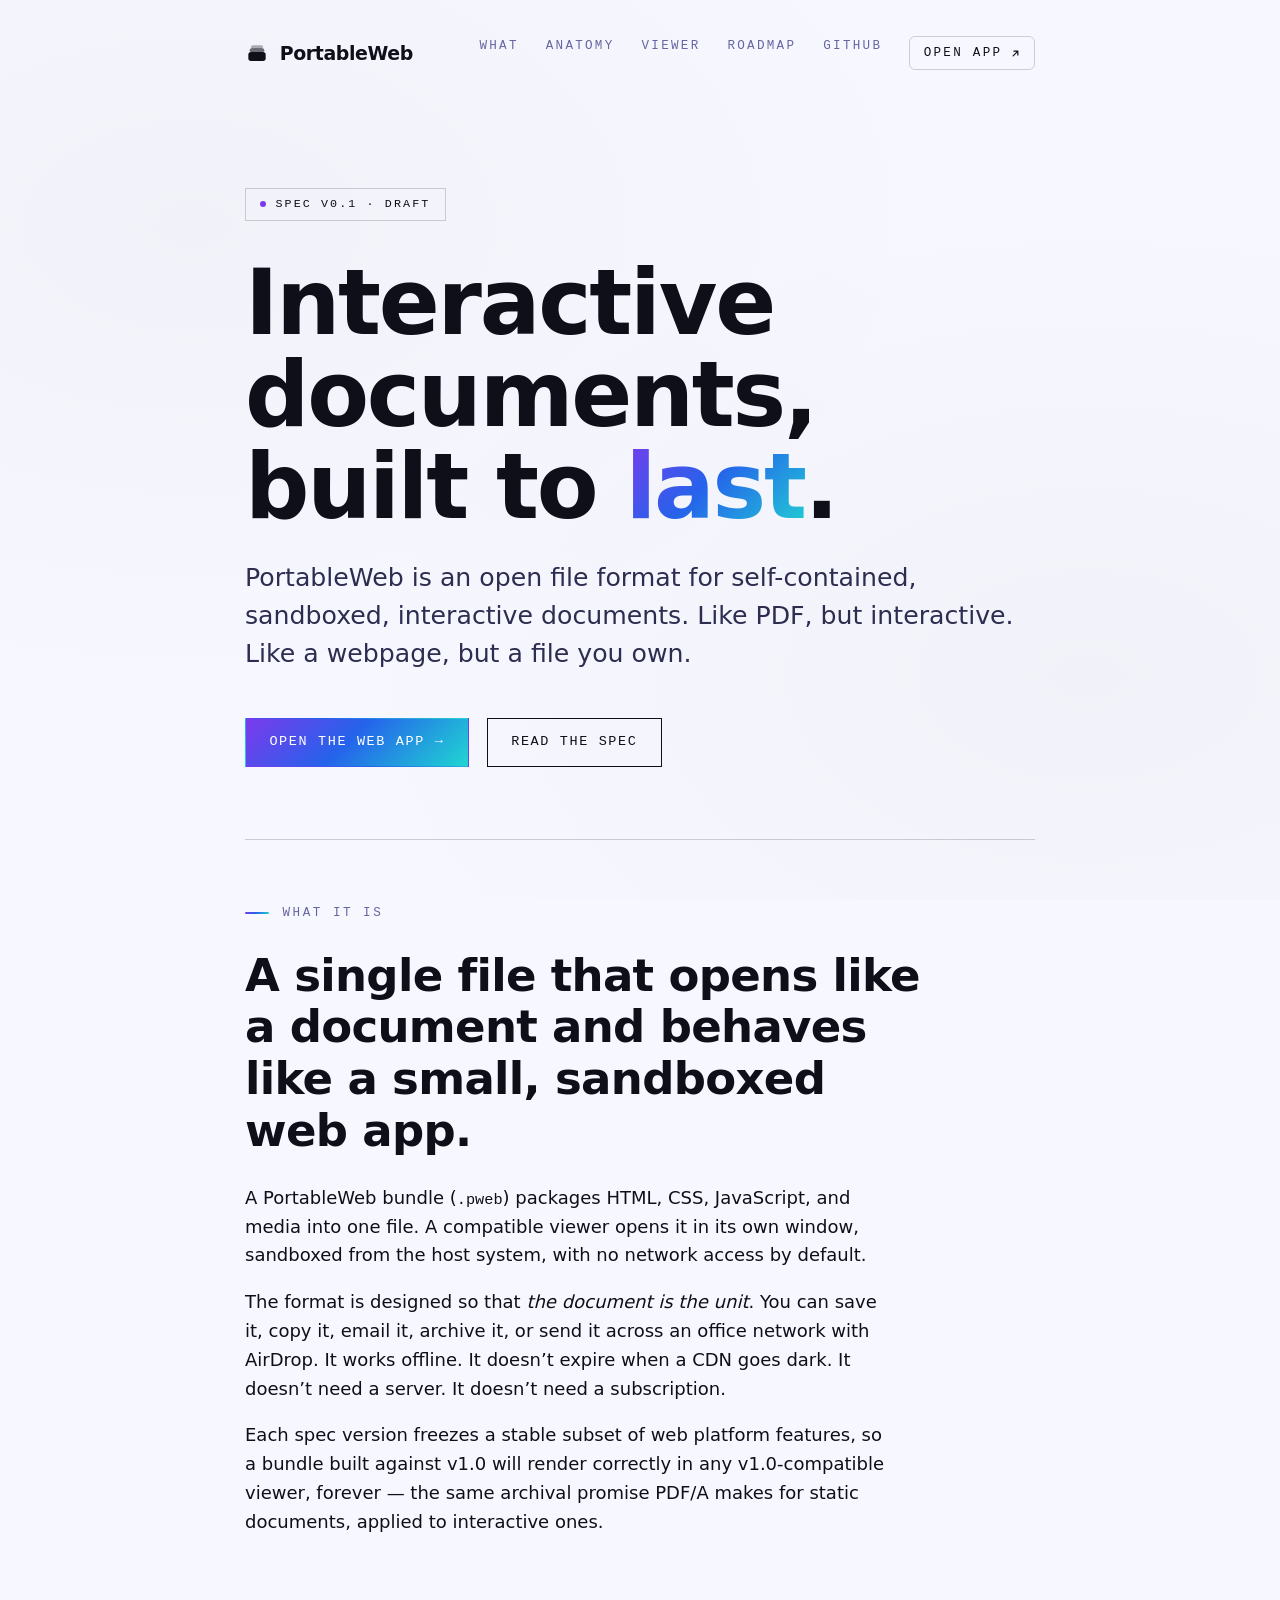
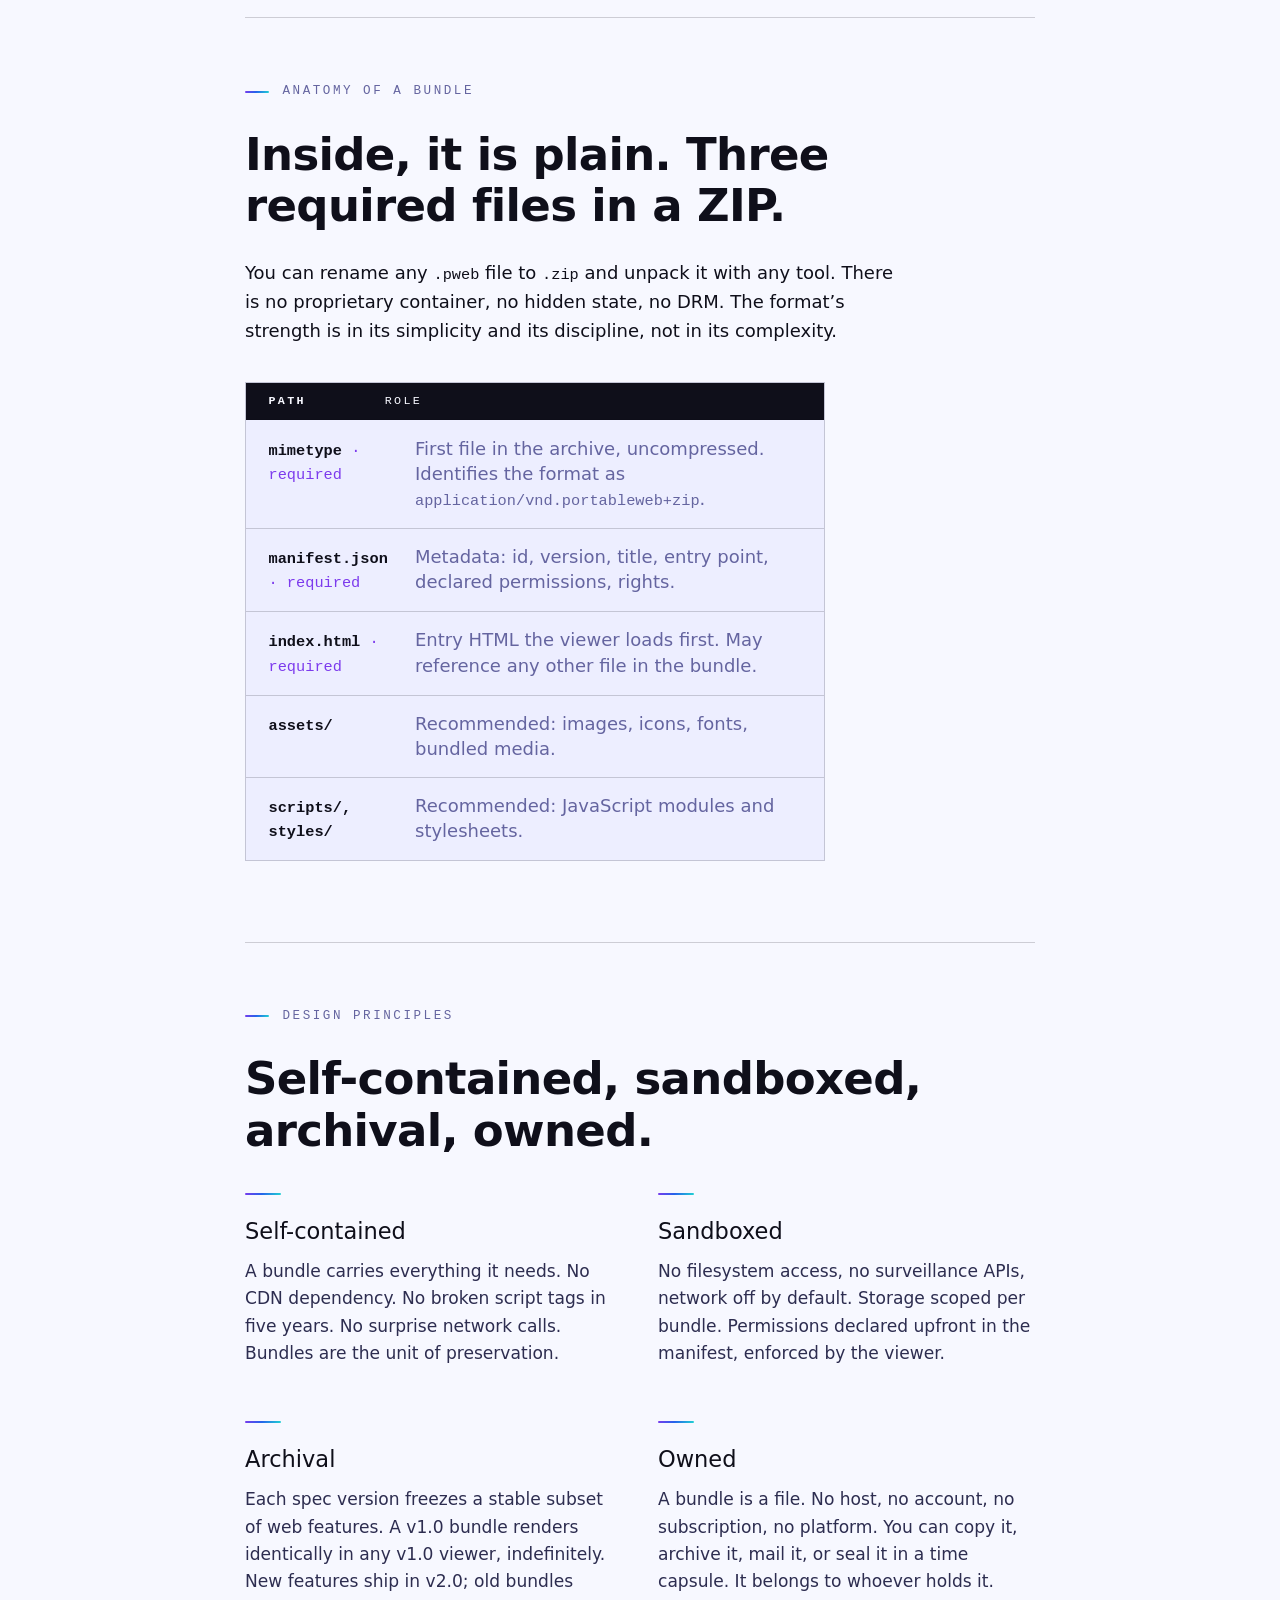
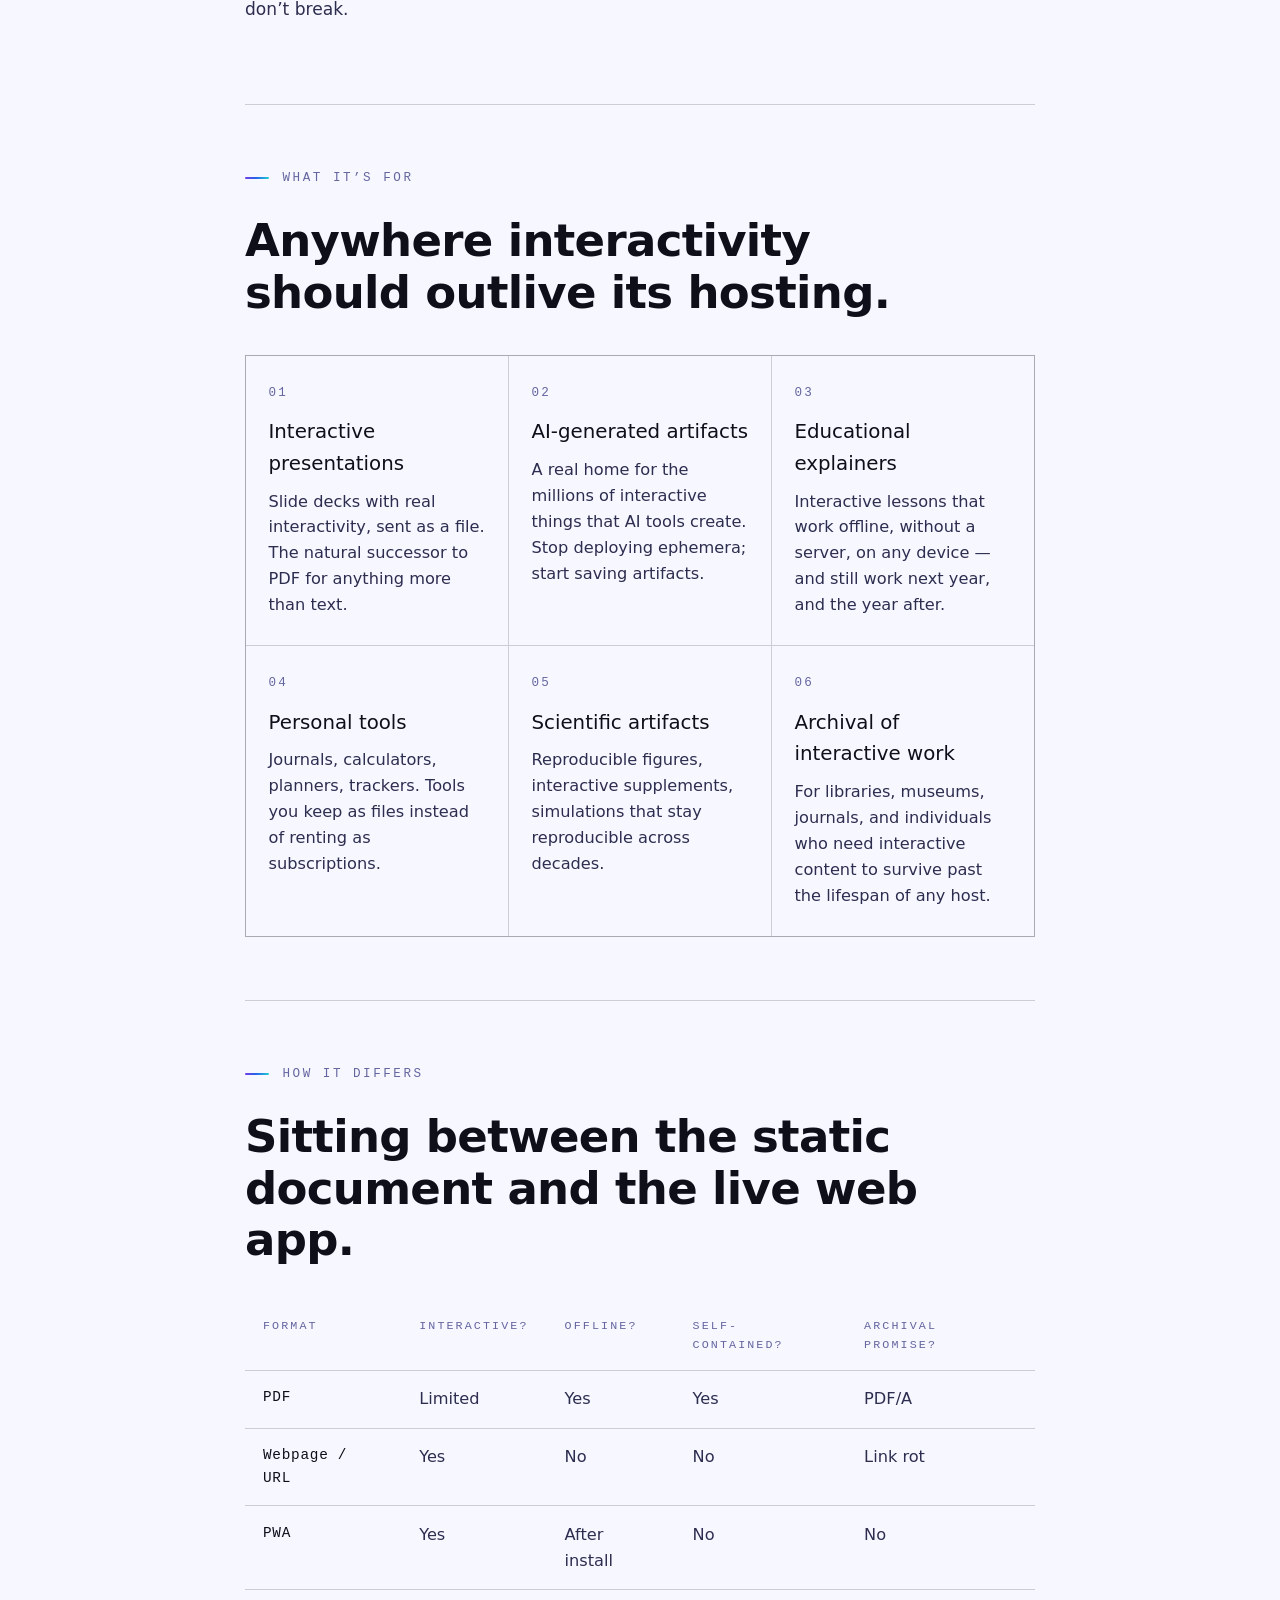
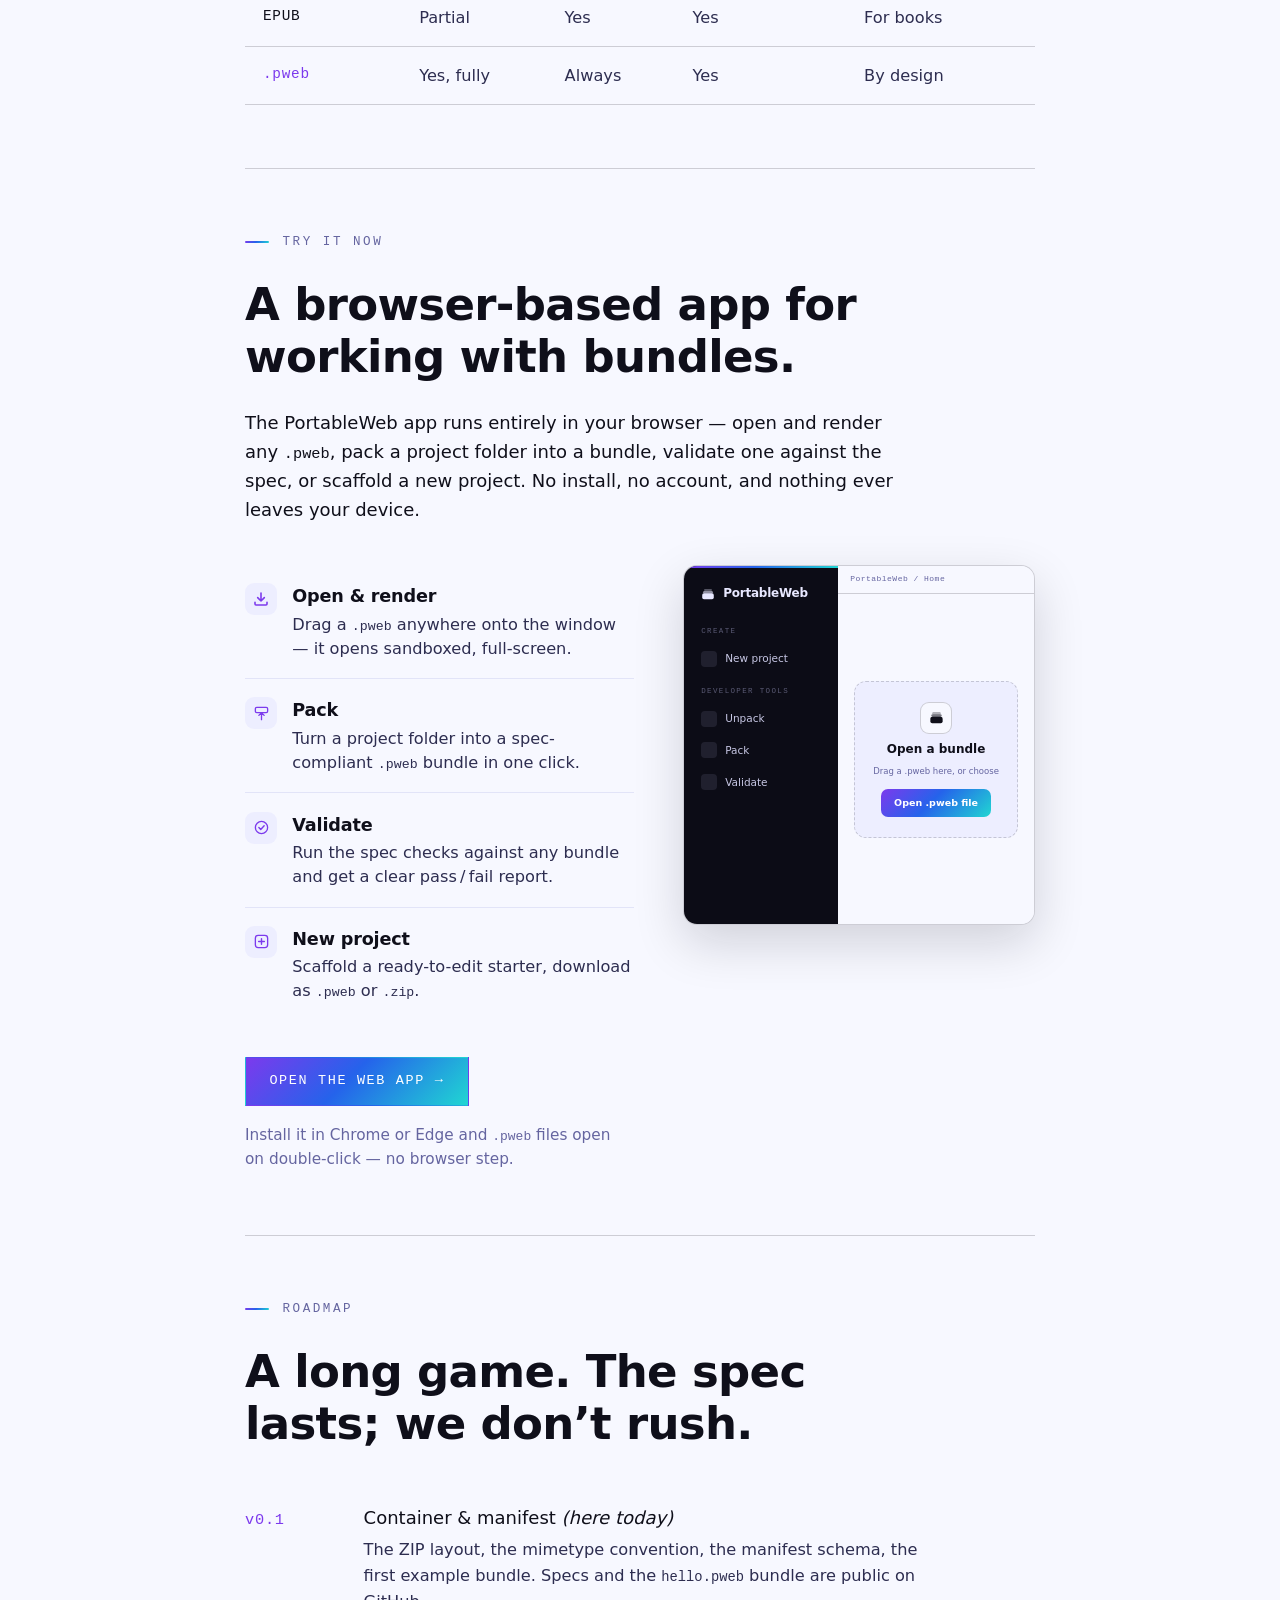
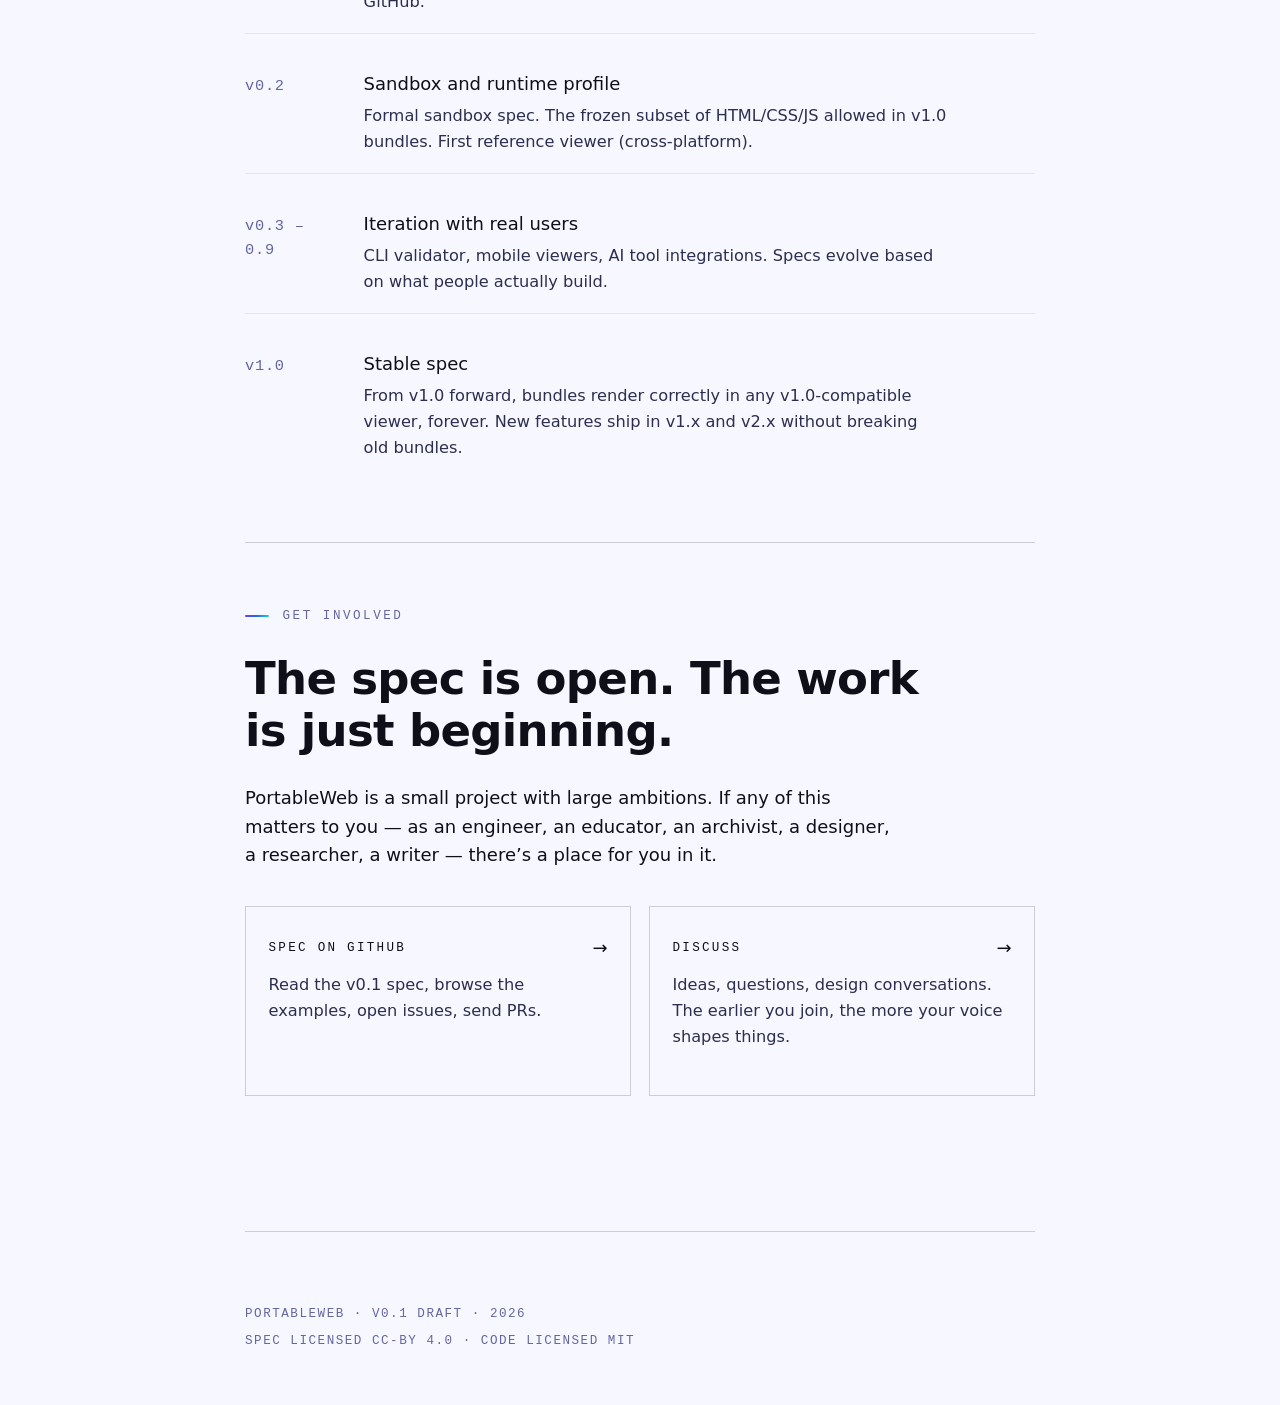
==== docs/index.html @ 55d15ae5 "feat: self-host Geist and Geist Mono fonts Download all 11 woff2 files from Google Fonts and serve l" ====
<!DOCTYPE html>
<html lang="en">
<head>
  <meta charset="utf-8">
  <meta name="viewport" content="width=device-width, initial-scale=1">
  <title>PortableWeb — Self-contained interactive documents</title>
  <meta name="description" content="PortableWeb is an open file format for self-contained, sandboxed, interactive documents. Like PDF, but interactive. Like a webpage, but a file you own.">

  <meta property="og:title" content="PortableWeb">
  <meta property="og:description" content="An open file format for self-contained, sandboxed, interactive documents. Like PDF, but interactive.">
  <meta property="og:url" content="https://portableweb.org">
  <meta property="og:type" content="website">
  <meta name="twitter:card" content="summary_large_image">

  <link rel="icon" href="/icons/icon.svg" type="image/svg+xml">

  <link rel="stylesheet" href="/fonts/fonts.css">

  <style>
    :root {
      --ink:           #0f0f1a;
      --ink-soft:      #2d2d50;
      --paper:         #f7f8ff;
      --paper-shadow:  #edeeff;
      --paper-darker:  #e2e4f8;
      --accent:        #7c3aed;
      --accent-soft:   #9f67f5;
      --rule:          rgba(15,15,26,0.18);
      --muted:         #6565a0;
      --muted-soft:    #9090b8;
      --gradient:      linear-gradient(135deg, #7c3aed 0%, #2563eb 46%, #20d6d2 100%);
      --serif:         "Geist", ui-sans-serif, system-ui, -apple-system, "Segoe UI", Helvetica, Arial, sans-serif;
      --sans:          "Geist", ui-sans-serif, system-ui, -apple-system, "Segoe UI", Helvetica, Arial, sans-serif;
      --mono:          "Geist Mono", ui-monospace, "SFMono-Regular", Menlo, Consolas, "Liberation Mono", monospace;
    }

    @media (prefers-color-scheme: dark) {
      :root {
        --ink:           #e8e8ff;
        --ink-soft:      #b0b0d8;
        --paper:         #08080f;
        --paper-shadow:  #0f0f1e;
        --paper-darker:  #181828;
        --accent:        #a78bfa;
        --accent-soft:   #7c3aed;
        --rule:          rgba(232,232,255,0.15);
        --muted:         #7070a8;
        --muted-soft:    #454570;
      }
    }

    * { box-sizing: border-box; }

    html { scroll-behavior: smooth; }

    html, body {
      margin: 0;
      padding: 0;
      background: var(--paper);
      color: var(--ink);
      font-family: var(--serif);
      font-size: 18px;
      line-height: 1.6;
      -webkit-font-smoothing: antialiased;
      -moz-osx-font-smoothing: grayscale;
    }

    body {
      background-image:
        radial-gradient(at 15% 25%, rgba(0,0,0,0.025) 0%, transparent 50%),
        radial-gradient(at 85% 75%, rgba(0,0,0,0.025) 0%, transparent 50%);
      background-attachment: fixed;
      min-height: 100vh;
    }

    a {
      color: var(--accent);
      text-decoration: none;
      border-bottom: 1px solid currentColor;
      transition: opacity 0.15s ease;
    }
    a:hover { opacity: 0.7; }

    /* ---------- Scrollbar ---------- */
    * { scrollbar-width: thin; scrollbar-color: var(--muted) transparent; }
    ::-webkit-scrollbar { width: 13px; height: 13px; }
    ::-webkit-scrollbar-track { background: transparent; }
    ::-webkit-scrollbar-thumb {
      background-color: var(--muted);
      border-radius: 10px;
      border: 3px solid var(--paper);
      background-clip: padding-box;
    }
    ::-webkit-scrollbar-thumb:hover { background-color: var(--ink-soft); }
    ::-webkit-scrollbar-corner { background: transparent; }

    code, pre {
      font-family: var(--mono);
      font-size: 0.85em;
    }

    /* ---------- Layout ---------- */

    .wrap {
      max-width: 880px;
      margin: 0 auto;
      padding: 0 clamp(1.25rem, 4vw, 2.5rem);
    }

    /* ---------- Header ---------- */

    header.site {
      padding: 2rem 0 1.5rem;
      display: flex;
      justify-content: space-between;
      align-items: center;
      font-family: var(--mono);
      font-size: 0.7rem;
      letter-spacing: 0.18em;
      text-transform: uppercase;
      color: var(--muted);
      gap: 1rem;
      flex-wrap: wrap;
    }

    .mark {
      display: flex;
      align-items: center;
      gap: 0.6rem;
      color: var(--ink);
      border-bottom: none;
    }

    .mark-glyph {
      width: 24px;
      height: 24px;
      flex-shrink: 0;
      color: var(--ink);
      display: block;
    }

    .mark-word {
      font-family: "Geist", var(--sans);
      font-size: 1.05rem;
      font-weight: 600;
      letter-spacing: -0.02em;
      text-transform: none;
      color: var(--ink);
      line-height: 1;
    }

    nav.site {
      display: flex;
      gap: 1.5rem;
    }

    nav.site a {
      color: var(--muted);
      border-bottom: none;
    }
    nav.site a:hover { color: var(--ink); }

    nav.site a.nav-app {
      color: var(--ink);
      border: 1px solid var(--rule);
      padding: 0.34rem 0.75rem;
      border-radius: 6px;
      white-space: nowrap;
      display: inline-flex;
      align-items: center;
      gap: 0.4rem;
      transition: background 0.15s ease, color 0.15s ease, border-color 0.15s ease;
    }
    nav.site a.nav-app:hover { background: var(--ink); color: var(--paper); border-color: var(--ink); opacity: 1; }
    nav.site a.nav-app svg { transition: transform 0.15s ease; }
    nav.site a.nav-app:hover svg { transform: translateX(2px); }

    /* ---------- Hero ---------- */

    .hero {
      padding: clamp(3rem, 10vh, 7rem) 0 clamp(3rem, 8vh, 5rem);
    }

    .status {
      display: inline-flex;
      align-items: center;
      white-space: nowrap;
      gap: 0.5rem;
      padding: 0.35rem 0.8rem;
      border: 1px solid var(--rule);
      font-family: var(--mono);
      font-size: 0.65rem;
      letter-spacing: 0.18em;
      text-transform: uppercase;
      color: var(--ink);
      margin-bottom: 2rem;
    }

    .status::before {
      content: "";
      display: inline-block;
      width: 6px; height: 6px;
      border-radius: 50%;
      background: var(--accent);
      animation: pulse 2.4s infinite;
    }

    @keyframes pulse {
      0%, 100% { opacity: 1; }
      50%      { opacity: 0.4; }
    }

    h1.hero-title {
      font-family: var(--serif);
      font-weight: 600;
      font-style: normal;
      font-size: clamp(2.75rem, 8vw, 5rem);
      line-height: 1.02;
      letter-spacing: -0.025em;
      margin: 0 0 1.5rem;
      max-width: 12ch;
    }

    h1.hero-title .accent {
      background: var(--gradient);
      -webkit-background-clip: text;
      -webkit-text-fill-color: transparent;
      background-clip: text;
    }

    .hero-lede {
      font-size: clamp(1.15rem, 2.2vw, 1.4rem);
      line-height: 1.5;
      max-width: 36em;
      margin: 0 0 2.5rem;
      color: var(--ink-soft);
    }

    .cta-row {
      display: flex;
      gap: 1rem;
      flex-wrap: wrap;
      align-items: center;
    }

    .btn {
      display: inline-flex;
      align-items: center;
      gap: 0.5rem;
      padding: 0.7rem 1.3rem;
      font-family: var(--mono);
      font-size: 0.75rem;
      letter-spacing: 0.12em;
      text-transform: uppercase;
      border: 1px solid var(--ink);
      color: var(--ink);
      background: transparent;
      border-bottom: 1px solid var(--ink);
      transition: all 0.18s ease;
    }
    .btn:hover { background: var(--ink); color: var(--paper); opacity: 1; }

    .btn.primary {
      background: var(--gradient);
      border-color: transparent;
      color: #fff;
    }
    .btn.primary:hover { opacity: 0.88; color: #fff; }

    /* ---------- Section primitives ---------- */

    section.block {
      padding: clamp(3rem, 7vh, 5rem) 0;
      border-top: 1px solid var(--rule);
    }

    .eyebrow {
      font-family: var(--mono);
      font-size: 0.7rem;
      letter-spacing: 0.2em;
      text-transform: uppercase;
      color: var(--muted);
      margin: 0 0 1.5rem;
      display: flex;
      align-items: center;
      gap: 0.75rem;
    }

    .eyebrow::before {
      content: "";
      width: 24px; height: 2px;
      background: var(--gradient);
      border-radius: 2px;
    }

    h2 {
      font-family: var(--serif);
      font-weight: 600;
      font-style: normal;
      font-size: clamp(1.85rem, 4vw, 2.5rem);
      line-height: 1.15;
      letter-spacing: -0.015em;
      margin: 0 0 1.5rem;
      max-width: 22ch;
    }

    h3 {
      font-family: var(--serif);
      font-weight: 500;
      font-size: 1.25rem;
      margin: 0 0 0.5rem;
      color: var(--ink);
    }

    p { margin: 0 0 1rem; max-width: 36em; }

    /* ---------- Anatomy diagram ---------- */

    .anatomy {
      display: grid;
      grid-template-columns: 1fr;
      gap: 0;
      margin: 2rem 0 1rem;
      border: 1px solid var(--rule);
      background: var(--paper-shadow);
      max-width: 580px;
      font-family: var(--mono);
      font-size: 0.85rem;
    }

    .anatomy-row {
      display: grid;
      grid-template-columns: 14ch 1fr;
      gap: 1rem;
      padding: 0.85rem 1.25rem;
      border-bottom: 1px solid var(--rule);
      align-items: baseline;
    }
    .anatomy-row:last-child { border-bottom: none; }

    .anatomy-row.header {
      background: var(--ink);
      color: var(--paper);
      font-size: 0.65rem;
      letter-spacing: 0.2em;
      text-transform: uppercase;
      padding: 0.5rem 1.25rem;
    }

    .anatomy-row .filename { color: var(--ink); font-weight: 600; }
    .anatomy-row .filename .req { color: var(--accent); font-weight: 400; }
    .anatomy-row .desc { color: var(--muted); font-family: var(--serif); font-size: 1rem; line-height: 1.4; }

    .anatomy-row.header .filename,
    .anatomy-row.header .desc { color: var(--paper); font-family: var(--mono); font-size: 0.65rem; }

    /* ---------- Pillars ---------- */

    .pillars {
      display: grid;
      grid-template-columns: repeat(2, 1fr);
      gap: 2rem;
      margin-top: 2rem;
    }
    @media (max-width: 540px) { .pillars { grid-template-columns: 1fr; } }

    .pillar h3::before {
      content: "";
      display: block;
      width: 36px;
      height: 2px;
      background: var(--gradient);
      border-radius: 2px;
      margin-bottom: 1rem;
    }

    .pillar p { color: var(--ink-soft); font-size: 0.95rem; }

    /* ---------- Use cases ---------- */

    .use-cases {
      display: grid;
      grid-template-columns: repeat(auto-fit, minmax(260px, 1fr));
      gap: 1px;
      background: var(--rule);
      border: 1px solid var(--rule);
      margin-top: 2rem;
    }

    .use-case {
      background: var(--paper);
      padding: 1.5rem 1.25rem;
    }

    .use-case .num {
      font-family: var(--mono);
      font-size: 0.7rem;
      letter-spacing: 0.18em;
      color: var(--muted);
      margin-bottom: 0.75rem;
    }

    .use-case h3 { font-size: 1.1rem; font-style: normal; }
    .use-case p { font-size: 0.9rem; color: var(--ink-soft); margin: 0; }

    /* ---------- Comparison ---------- */

    .comparison {
      margin-top: 2rem;
      overflow-x: auto;
    }

    .comparison table {
      width: 100%;
      border-collapse: collapse;
      font-size: 0.9rem;
      min-width: 540px;
    }

    .comparison th, .comparison td {
      text-align: left;
      padding: 0.85rem 1rem;
      border-bottom: 1px solid var(--rule);
      vertical-align: top;
    }

    .comparison th {
      font-family: var(--mono);
      font-size: 0.65rem;
      letter-spacing: 0.18em;
      text-transform: uppercase;
      color: var(--muted);
      font-weight: 400;
      border-bottom: 1px solid var(--rule);
    }

    .comparison td.format {
      font-family: var(--mono);
      font-size: 0.8rem;
      color: var(--ink);
      letter-spacing: 0.05em;
    }
    .comparison td.format.us { color: var(--accent); }
    .comparison td p { margin: 0; font-size: 0.9rem; color: var(--ink-soft); }

    /* ---------- Roadmap ---------- */

    .roadmap {
      display: grid;
      gap: 1rem;
      margin-top: 2rem;
    }

    .roadmap-item {
      display: grid;
      grid-template-columns: 8ch 1fr;
      gap: 1.5rem;
      padding: 1rem 0;
      border-bottom: 1px solid var(--paper-darker);
      align-items: baseline;
    }
    .roadmap-item:last-child { border-bottom: none; }

    .roadmap-version {
      font-family: var(--mono);
      font-size: 0.85rem;
      color: var(--accent);
      letter-spacing: 0.05em;
    }
    .roadmap-version.future { color: var(--muted); }

    .roadmap-body h3 { font-size: 1rem; margin-bottom: 0.25rem; font-style: normal; }
    .roadmap-body p { margin: 0; font-size: 0.9rem; color: var(--ink-soft); }

    /* ---------- Get involved ---------- */

    .links-grid {
      display: grid;
      grid-template-columns: repeat(auto-fit, minmax(220px, 1fr));
      gap: 1rem;
      margin-top: 2rem;
    }

    .link-card {
      display: block;
      padding: 1.5rem 1.25rem;
      border: 1px solid var(--rule);
      color: var(--ink);
      transition: all 0.18s ease;
      border-bottom: 1px solid var(--rule);
    }
    .link-card:hover { background: var(--ink); color: var(--paper); opacity: 1; }
    .link-card:hover .link-arrow { transform: translateX(3px); }
    .link-card:hover .link-desc { color: var(--paper-shadow); }

    .link-card-top {
      display: flex;
      justify-content: space-between;
      align-items: center;
      margin-bottom: 0.5rem;
    }
    .link-title { font-family: var(--mono); font-size: 0.7rem; letter-spacing: 0.18em; text-transform: uppercase; }
    .link-arrow { transition: transform 0.18s ease; }
    .link-desc { font-size: 0.9rem; color: var(--ink-soft); font-family: var(--serif); }

    /* ---------- Viewer section ---------- */

    .viewer-grid {
      display: grid;
      grid-template-columns: 1.05fr 0.95fr;
      gap: 2.75rem;
      align-items: start;
      margin-top: 2.25rem;
    }
    @media (max-width: 760px) {
      .viewer-grid { grid-template-columns: 1fr; gap: 2rem; }
    }

    .viewer-caps {
      list-style: none;
      padding: 0;
      margin: 0 0 2rem;
      display: flex;
      flex-direction: column;
    }
    .viewer-caps li {
      display: flex;
      gap: 0.85rem;
      padding: 0.95rem 0;
      border-bottom: 1px solid var(--paper-darker);
      align-items: flex-start;
    }
    .viewer-caps li:last-child { border-bottom: none; }
    .vc-icon {
      width: 32px; height: 32px;
      border-radius: 9px;
      background: var(--paper-shadow);
      display: flex; align-items: center; justify-content: center;
      flex-shrink: 0;
      color: var(--accent);
      margin-top: 1px;
    }
    .vc-title { display: block; font-weight: 600; font-size: 0.98rem; color: var(--ink); letter-spacing: -0.01em; }
    .vc-desc { display: block; font-size: 0.9rem; color: var(--ink-soft); line-height: 1.5; margin-top: 0.12rem; }
    .vc-desc code { font-family: var(--mono); font-size: 0.82em; }

    .viewer-cta {
      display: flex;
      flex-direction: column;
      align-items: flex-start;
      gap: 0.95rem;
    }
    .viewer-install-note {
      font-size: 0.85rem;
      color: var(--muted);
      max-width: 34em;
      margin: 0;
    }

    /* App preview mock */
    .app-mock {
      border: 1px solid var(--rule);
      border-radius: 14px;
      overflow: hidden;
      display: flex;
      height: 360px;
      background: var(--paper);
      box-shadow: 0 18px 50px rgba(15,15,26,0.16);
    }
    .mock-rail {
      width: 44%;
      max-width: 168px;
      background: #0c0c16;
      padding: 14px 10px;
      display: flex;
      flex-direction: column;
      gap: 3px;
      position: relative;
    }
    .mock-rail::before {
      content: "";
      position: absolute; top: 0; left: 0; right: 0; height: 2px;
      background: var(--gradient);
    }
    .mock-brand { display: flex; align-items: center; gap: 7px; color: #e8e8ff; padding: 4px 6px 10px; }
    .mock-brand svg { width: 16px; height: 16px; }
    .mock-brand .mb-word { font-family: var(--sans); font-size: 12px; font-weight: 600; letter-spacing: -0.02em; }
    .mock-label { font-family: var(--mono); font-size: 7.5px; letter-spacing: 0.18em; text-transform: uppercase; color: rgba(168,168,210,0.5); padding: 9px 7px 4px; }
    .mock-item { display: flex; align-items: center; gap: 8px; padding: 6px 7px; border-radius: 6px; color: #c7c7e4; font-family: var(--sans); font-size: 10.5px; }
    .mock-item .mi-ic { width: 16px; height: 16px; border-radius: 4px; background: rgba(168,168,210,0.13); flex-shrink: 0; }
    .mock-work { flex: 1; display: flex; flex-direction: column; background: var(--paper); }
    .mock-topbar { height: 28px; border-bottom: 1px solid var(--rule); display: flex; align-items: center; padding: 0 12px; }
    .mock-crumb { font-family: var(--mono); font-size: 8px; letter-spacing: 0.06em; color: var(--muted); }
    .mock-body { flex: 1; display: flex; align-items: center; justify-content: center; padding: 16px; }
    .mock-hero {
      width: 100%;
      border: 1.5px dashed var(--rule);
      border-radius: 12px;
      background: var(--paper-shadow);
      padding: 20px 12px;
      text-align: center;
      display: flex; flex-direction: column; align-items: center; gap: 6px;
    }
    .mock-hero .mh-glyph { width: 32px; height: 32px; border-radius: 9px; background: var(--paper); border: 1px solid var(--rule); display: flex; align-items: center; justify-content: center; color: var(--ink); }
    .mock-hero .mh-glyph svg { width: 17px; height: 17px; }
    .mock-hero .mh-title { font-family: var(--sans); font-weight: 600; font-size: 12px; color: var(--ink); white-space: nowrap; }
    .mock-hero .mh-sub { font-family: var(--sans); font-size: 8.5px; color: var(--muted); }
    .mock-hero .mh-btn { margin-top: 5px; padding: 6px 13px; border-radius: 7px; background: var(--gradient); color: #fff; font-family: var(--sans); font-size: 9.5px; font-weight: 600; white-space: nowrap; }
    @media (max-width: 760px) { .app-mock { height: 320px; } }

    /* ---------- Footer ---------- */

    footer {
      padding: 4rem 0 3rem;
      border-top: 1px solid var(--rule);
      margin-top: 4rem;
      font-family: var(--mono);
      font-size: 0.7rem;
      letter-spacing: 0.12em;
      text-transform: uppercase;
      color: var(--muted);
    }

    .footer-grid {
      display: flex;
      justify-content: space-between;
      align-items: flex-end;
      gap: 2rem;
      flex-wrap: wrap;
    }

    .footer-meta { display: flex; flex-direction: column; gap: 0.4rem; }
    .footer-meta a { color: var(--muted); border-bottom: 1px solid transparent; }
    .footer-meta a:hover { color: var(--ink); border-bottom-color: currentColor; }

    /* ---------- Reduced motion ---------- */

    @media (prefers-reduced-motion: reduce) {
      *, *::before, *::after { animation: none !important; transition: none !important; }
      html { scroll-behavior: auto; }
    }

    /* ---------- Small screens ---------- */

    @media (max-width: 600px) {
      header.site { padding: 1.75rem 0 1.25rem; gap: 0.75rem 1rem; }
      /* Collapse in-page section anchors; keep GitHub + the Open app CTA. */
      nav.site { gap: 1rem; align-items: center; }
      nav.site a[href^="#"] { display: none; }
      nav.site a.nav-app { font-size: 0.7rem; }
    }

    @media (max-width: 540px) {
      nav.site { gap: 0.9rem; }
      .anatomy-row { grid-template-columns: 1fr; gap: 0.25rem; }
      .roadmap-item { grid-template-columns: 1fr; gap: 0.4rem; }
    }
  </style>
</head>

<body>

<div class="wrap">

  <!-- Header -->
  <header class="site">
    <a class="mark" href="/">
      <svg class="mark-glyph" width="24" height="24" viewBox="0 0 36 36" aria-hidden="true">
        <rect x="9" y="6.5" width="18" height="5" rx="2.5" fill="currentColor" opacity="0.32"></rect>
        <rect x="7" y="11" width="22" height="6" rx="3" fill="currentColor" opacity="0.6"></rect>
        <rect x="5" y="16.5" width="26" height="13.5" rx="4" fill="currentColor"></rect>
      </svg>
      <span class="mark-word">PortableWeb</span>
    </a>
    <nav class="site">
      <a href="#what">What</a>
      <a href="#anatomy">Anatomy</a>
      <a href="#viewer">Viewer</a>
      <a href="#roadmap">Roadmap</a>
      <a href="https://github.com/portableweb">GitHub</a>
      <a class="nav-app" href="/app/">Open app <svg width="11" height="11" viewBox="0 0 14 14" fill="none" aria-hidden="true"><path d="M4 10l6-6M5 4h5v5" stroke="currentColor" stroke-width="1.5" stroke-linecap="round" stroke-linejoin="round"></path></svg></a>
    </nav>
  </header>

  <!-- Hero -->
  <section class="hero">
    <div class="status">Spec v0.1 &middot; Draft</div>
    <h1 class="hero-title">
      Interactive documents,<br>
      built to <span class="accent">last</span>.
    </h1>
    <p class="hero-lede">
      PortableWeb is an open file format for self-contained, sandboxed,
      interactive documents. Like PDF, but interactive. Like a webpage,
      but a file you own.
    </p>
    <div class="cta-row">
      <a class="btn primary" href="/app/">
        Open the web app &rarr;
      </a>
      <a class="btn" href="https://github.com/portableweb">Read the spec</a>
    </div>
  </section>

  <!-- What -->
  <section class="block" id="what">
    <p class="eyebrow">What it is</p>
    <h2>A single file that opens like a document and behaves like a small, sandboxed web app.</h2>
    <p>
      A PortableWeb bundle (<code>.pweb</code>) packages HTML, CSS, JavaScript,
      and media into one file. A compatible viewer opens it in its own window,
      sandboxed from the host system, with no network access by default.
    </p>
    <p>
      The format is designed so that <em>the document is the unit</em>. You can
      save it, copy it, email it, archive it, or send it across an office network
      with AirDrop. It works offline. It doesn&rsquo;t expire when a CDN goes dark.
      It doesn&rsquo;t need a server. It doesn&rsquo;t need a subscription.
    </p>
    <p>
      Each spec version freezes a stable subset of web platform features, so a
      bundle built against v1.0 will render correctly in any v1.0-compatible viewer,
      forever &mdash; the same archival promise PDF/A makes for static documents, applied
      to interactive ones.
    </p>
  </section>

  <!-- Anatomy -->
  <section class="block" id="anatomy">
    <p class="eyebrow">Anatomy of a bundle</p>
    <h2>Inside, it is plain. Three required files in a ZIP.</h2>
    <p>
      You can rename any <code>.pweb</code> file to <code>.zip</code> and unpack
      it with any tool. There is no proprietary container, no hidden state, no
      DRM. The format&rsquo;s strength is in its simplicity and its discipline, not in
      its complexity.
    </p>

    <div class="anatomy" role="figure" aria-label="File structure inside a .pweb bundle">
      <div class="anatomy-row header">
        <span class="filename">Path</span>
        <span class="desc">Role</span>
      </div>
      <div class="anatomy-row">
        <span class="filename">mimetype <span class="req">&middot; required</span></span>
        <span class="desc">First file in the archive, uncompressed. Identifies the format as <code>application/vnd.portableweb+zip</code>.</span>
      </div>
      <div class="anatomy-row">
        <span class="filename">manifest.json <span class="req">&middot; required</span></span>
        <span class="desc">Metadata: id, version, title, entry point, declared permissions, rights.</span>
      </div>
      <div class="anatomy-row">
        <span class="filename">index.html <span class="req">&middot; required</span></span>
        <span class="desc">Entry HTML the viewer loads first. May reference any other file in the bundle.</span>
      </div>
      <div class="anatomy-row">
        <span class="filename">assets/</span>
        <span class="desc">Recommended: images, icons, fonts, bundled media.</span>
      </div>
      <div class="anatomy-row">
        <span class="filename">scripts/, styles/</span>
        <span class="desc">Recommended: JavaScript modules and stylesheets.</span>
      </div>
    </div>
  </section>

  <!-- Pillars -->
  <section class="block">
    <p class="eyebrow">Design principles</p>
    <h2>Self-contained, sandboxed, archival, owned.</h2>
    <div class="pillars">
      <div class="pillar">
        <h3>Self-contained</h3>
        <p>A bundle carries everything it needs. No CDN dependency. No broken script tags in five years. No surprise network calls. Bundles are the unit of preservation.</p>
      </div>
      <div class="pillar">
        <h3>Sandboxed</h3>
        <p>No filesystem access, no surveillance APIs, network off by default. Storage scoped per bundle. Permissions declared upfront in the manifest, enforced by the viewer.</p>
      </div>
      <div class="pillar">
        <h3>Archival</h3>
        <p>Each spec version freezes a stable subset of web features. A v1.0 bundle renders identically in any v1.0 viewer, indefinitely. New features ship in v2.0; old bundles don&rsquo;t break.</p>
      </div>
      <div class="pillar">
        <h3>Owned</h3>
        <p>A bundle is a file. No host, no account, no subscription, no platform. You can copy it, archive it, mail it, or seal it in a time capsule. It belongs to whoever holds it.</p>
      </div>
    </div>
  </section>

  <!-- Use cases -->
  <section class="block">
    <p class="eyebrow">What it&rsquo;s for</p>
    <h2>Anywhere interactivity should outlive its hosting.</h2>
    <div class="use-cases">
      <div class="use-case">
        <div class="num">01</div>
        <h3>Interactive presentations</h3>
        <p>Slide decks with real interactivity, sent as a file. The natural successor to PDF for anything more than text.</p>
      </div>
      <div class="use-case">
        <div class="num">02</div>
        <h3>AI-generated artifacts</h3>
        <p>A real home for the millions of interactive things that AI tools create. Stop deploying ephemera; start saving artifacts.</p>
      </div>
      <div class="use-case">
        <div class="num">03</div>
        <h3>Educational explainers</h3>
        <p>Interactive lessons that work offline, without a server, on any device &mdash; and still work next year, and the year after.</p>
      </div>
      <div class="use-case">
        <div class="num">04</div>
        <h3>Personal tools</h3>
        <p>Journals, calculators, planners, trackers. Tools you keep as files instead of renting as subscriptions.</p>
      </div>
      <div class="use-case">
        <div class="num">05</div>
        <h3>Scientific artifacts</h3>
        <p>Reproducible figures, interactive supplements, simulations that stay reproducible across decades.</p>
      </div>
      <div class="use-case">
        <div class="num">06</div>
        <h3>Archival of interactive work</h3>
        <p>For libraries, museums, journals, and individuals who need interactive content to survive past the lifespan of any host.</p>
      </div>
    </div>
  </section>

  <!-- Comparison -->
  <section class="block">
    <p class="eyebrow">How it differs</p>
    <h2>Sitting between the static document and the live web app.</h2>
    <div class="comparison">
      <table>
        <thead>
          <tr>
            <th>Format</th>
            <th>Interactive?</th>
            <th>Offline?</th>
            <th>Self-contained?</th>
            <th>Archival promise?</th>
          </tr>
        </thead>
        <tbody>
          <tr>
            <td class="format">PDF</td>
            <td><p>Limited</p></td>
            <td><p>Yes</p></td>
            <td><p>Yes</p></td>
            <td><p>PDF/A</p></td>
          </tr>
          <tr>
            <td class="format">Webpage / URL</td>
            <td><p>Yes</p></td>
            <td><p>No</p></td>
            <td><p>No</p></td>
            <td><p>Link rot</p></td>
          </tr>
          <tr>
            <td class="format">PWA</td>
            <td><p>Yes</p></td>
            <td><p>After install</p></td>
            <td><p>No</p></td>
            <td><p>No</p></td>
          </tr>
          <tr>
            <td class="format">EPUB</td>
            <td><p>Partial</p></td>
            <td><p>Yes</p></td>
            <td><p>Yes</p></td>
            <td><p>For books</p></td>
          </tr>
          <tr>
            <td class="format us">.pweb</td>
            <td><p>Yes, fully</p></td>
            <td><p>Always</p></td>
            <td><p>Yes</p></td>
            <td><p>By design</p></td>
          </tr>
        </tbody>
      </table>
    </div>
  </section>

  <!-- Web viewer app -->
  <section class="block" id="viewer">
    <p class="eyebrow">Try it now</p>
    <h2>A browser-based app for working with bundles.</h2>
    <p>
      The PortableWeb app runs entirely in your browser &mdash; open and render any
      <code>.pweb</code>, pack a project folder into a bundle, validate one against
      the spec, or scaffold a new project. No install, no account, and nothing ever
      leaves your device.
    </p>

    <div class="viewer-grid">
      <div class="viewer-left">
        <ul class="viewer-caps">
          <li>
            <span class="vc-icon">
              <svg width="16" height="16" viewBox="0 0 12 12" fill="none" aria-hidden="true"><path d="M1.5 8.5v1.25A.75.75 0 002.25 10.5h7.5a.75.75 0 00.75-.75V8.5M6 1.5v6M3.5 5l2.5 2.5L8.5 5" stroke="currentColor" stroke-width="1.2" stroke-linecap="round" stroke-linejoin="round"/></svg>
            </span>
            <div>
              <span class="vc-title">Open &amp; render</span>
              <span class="vc-desc">Drag a <code>.pweb</code> anywhere onto the window &mdash; it opens sandboxed, full-screen.</span>
            </div>
          </li>
          <li>
            <span class="vc-icon">
              <svg width="17" height="17" viewBox="0 0 18 18" fill="none" aria-hidden="true"><rect x="2.5" y="2.5" width="13" height="5.5" rx="1.5" stroke="currentColor" stroke-width="1.4"/><path d="M9 15.5v-7M6.2 11l2.8-2.8L11.8 11" stroke="currentColor" stroke-width="1.4" stroke-linecap="round" stroke-linejoin="round"/></svg>
            </span>
            <div>
              <span class="vc-title">Pack</span>
              <span class="vc-desc">Turn a project folder into a spec-compliant <code>.pweb</code> bundle in one click.</span>
            </div>
          </li>
          <li>
            <span class="vc-icon">
              <svg width="17" height="17" viewBox="0 0 18 18" fill="none" aria-hidden="true"><circle cx="9" cy="9" r="6.5" stroke="currentColor" stroke-width="1.4"/><path d="M6.2 9l2 2 3.6-3.8" stroke="currentColor" stroke-width="1.5" stroke-linecap="round" stroke-linejoin="round"/></svg>
            </span>
            <div>
              <span class="vc-title">Validate</span>
              <span class="vc-desc">Run the spec checks against any bundle and get a clear pass&thinsp;/&thinsp;fail report.</span>
            </div>
          </li>
          <li>
            <span class="vc-icon">
              <svg width="17" height="17" viewBox="0 0 18 18" fill="none" aria-hidden="true"><rect x="2.5" y="2.5" width="13" height="13" rx="3" stroke="currentColor" stroke-width="1.4"/><path d="M9 6v6M6 9h6" stroke="currentColor" stroke-width="1.5" stroke-linecap="round"/></svg>
            </span>
            <div>
              <span class="vc-title">New project</span>
              <span class="vc-desc">Scaffold a ready-to-edit starter, download as <code>.pweb</code> or <code>.zip</code>.</span>
            </div>
          </li>
        </ul>

        <div class="viewer-cta">
          <a class="btn primary" href="/app/">Open the web app &rarr;</a>
          <p class="viewer-install-note">
            Install it in Chrome or Edge and <code>.pweb</code> files open on double-click &mdash; no browser step.
          </p>
        </div>
      </div>

      <div class="app-mock" aria-hidden="true">
        <div class="mock-rail">
          <div class="mock-brand">
            <svg viewBox="0 0 36 36" fill="none"><rect x="9" y="6.5" width="18" height="5" rx="2.5" fill="#e8e8ff" opacity="0.32"/><rect x="7" y="11" width="22" height="6" rx="3" fill="#e8e8ff" opacity="0.6"/><rect x="5" y="16.5" width="26" height="13.5" rx="4" fill="#e8e8ff"/></svg>
            <span class="mb-word">PortableWeb</span>
          </div>
          <div class="mock-label">Create</div>
          <div class="mock-item"><span class="mi-ic"></span>New project</div>
          <div class="mock-label">Developer tools</div>
          <div class="mock-item"><span class="mi-ic"></span>Unpack</div>
          <div class="mock-item"><span class="mi-ic"></span>Pack</div>
          <div class="mock-item"><span class="mi-ic"></span>Validate</div>
        </div>
        <div class="mock-work">
          <div class="mock-topbar"><span class="mock-crumb">PortableWeb / Home</span></div>
          <div class="mock-body">
            <div class="mock-hero">
              <span class="mh-glyph"><svg viewBox="0 0 36 36" fill="none"><rect x="9" y="6.5" width="18" height="5" rx="2.5" fill="currentColor" opacity="0.3"/><rect x="7" y="11" width="22" height="6" rx="3" fill="currentColor" opacity="0.55"/><rect x="5" y="16.5" width="26" height="13.5" rx="4" fill="currentColor"/></svg></span>
              <span class="mh-title">Open a bundle</span>
              <span class="mh-sub">Drag a .pweb here, or choose</span>
              <span class="mh-btn">Open .pweb file</span>
            </div>
          </div>
        </div>
      </div>
    </div>
  </section>

  <!-- Roadmap -->
  <section class="block" id="roadmap">
    <p class="eyebrow">Roadmap</p>
    <h2>A long game. The spec lasts; we don&rsquo;t rush.</h2>
    <div class="roadmap">
      <div class="roadmap-item">
        <div class="roadmap-version">v0.1</div>
        <div class="roadmap-body">
          <h3>Container &amp; manifest <em>(here today)</em></h3>
          <p>The ZIP layout, the mimetype convention, the manifest schema, the first example bundle. Specs and the <code>hello.pweb</code> bundle are public on GitHub.</p>
        </div>
      </div>
      <div class="roadmap-item">
        <div class="roadmap-version future">v0.2</div>
        <div class="roadmap-body">
          <h3>Sandbox and runtime profile</h3>
          <p>Formal sandbox spec. The frozen subset of HTML/CSS/JS allowed in v1.0 bundles. First reference viewer (cross-platform).</p>
        </div>
      </div>
      <div class="roadmap-item">
        <div class="roadmap-version future">v0.3 &ndash; 0.9</div>
        <div class="roadmap-body">
          <h3>Iteration with real users</h3>
          <p>CLI validator, mobile viewers, AI tool integrations. Specs evolve based on what people actually build.</p>
        </div>
      </div>
      <div class="roadmap-item">
        <div class="roadmap-version future">v1.0</div>
        <div class="roadmap-body">
          <h3>Stable spec</h3>
          <p>From v1.0 forward, bundles render correctly in any v1.0-compatible viewer, forever. New features ship in v1.x and v2.x without breaking old bundles.</p>
        </div>
      </div>
    </div>
  </section>

  <!-- Get involved -->
  <section class="block">
    <p class="eyebrow">Get involved</p>
    <h2>The spec is open. The work is just beginning.</h2>
    <p>
      PortableWeb is a small project with large ambitions. If any of this matters
      to you &mdash; as an engineer, an educator, an archivist, a designer, a researcher,
      a writer &mdash; there&rsquo;s a place for you in it.
    </p>
    <div class="links-grid">
      <a class="link-card" href="https://github.com/portableweb">
        <div class="link-card-top">
          <span class="link-title">Spec on GitHub</span>
          <span class="link-arrow" aria-hidden="true">&rarr;</span>
        </div>
        <p class="link-desc">Read the v0.1 spec, browse the examples, open issues, send PRs.</p>
      </a>
      <a class="link-card" href="https://github.com/portableweb/portableweb/discussions">
        <div class="link-card-top">
          <span class="link-title">Discuss</span>
          <span class="link-arrow" aria-hidden="true">&rarr;</span>
        </div>
        <p class="link-desc">Ideas, questions, design conversations. The earlier you join, the more your voice shapes things.</p>
      </a>
    </div>
  </section>

  <!-- Footer -->
  <footer>
    <div class="footer-grid">
      <div class="footer-meta">
        <span>PortableWeb &middot; v0.1 Draft &middot; 2026</span>
        <span>Spec licensed <a href="https://creativecommons.org/licenses/by/4.0/">CC-BY 4.0</a> &middot; Code licensed <a href="https://opensource.org/licenses/MIT">MIT</a></span>
      </div>
    </div>
  </footer>

</div>

</body>
</html>
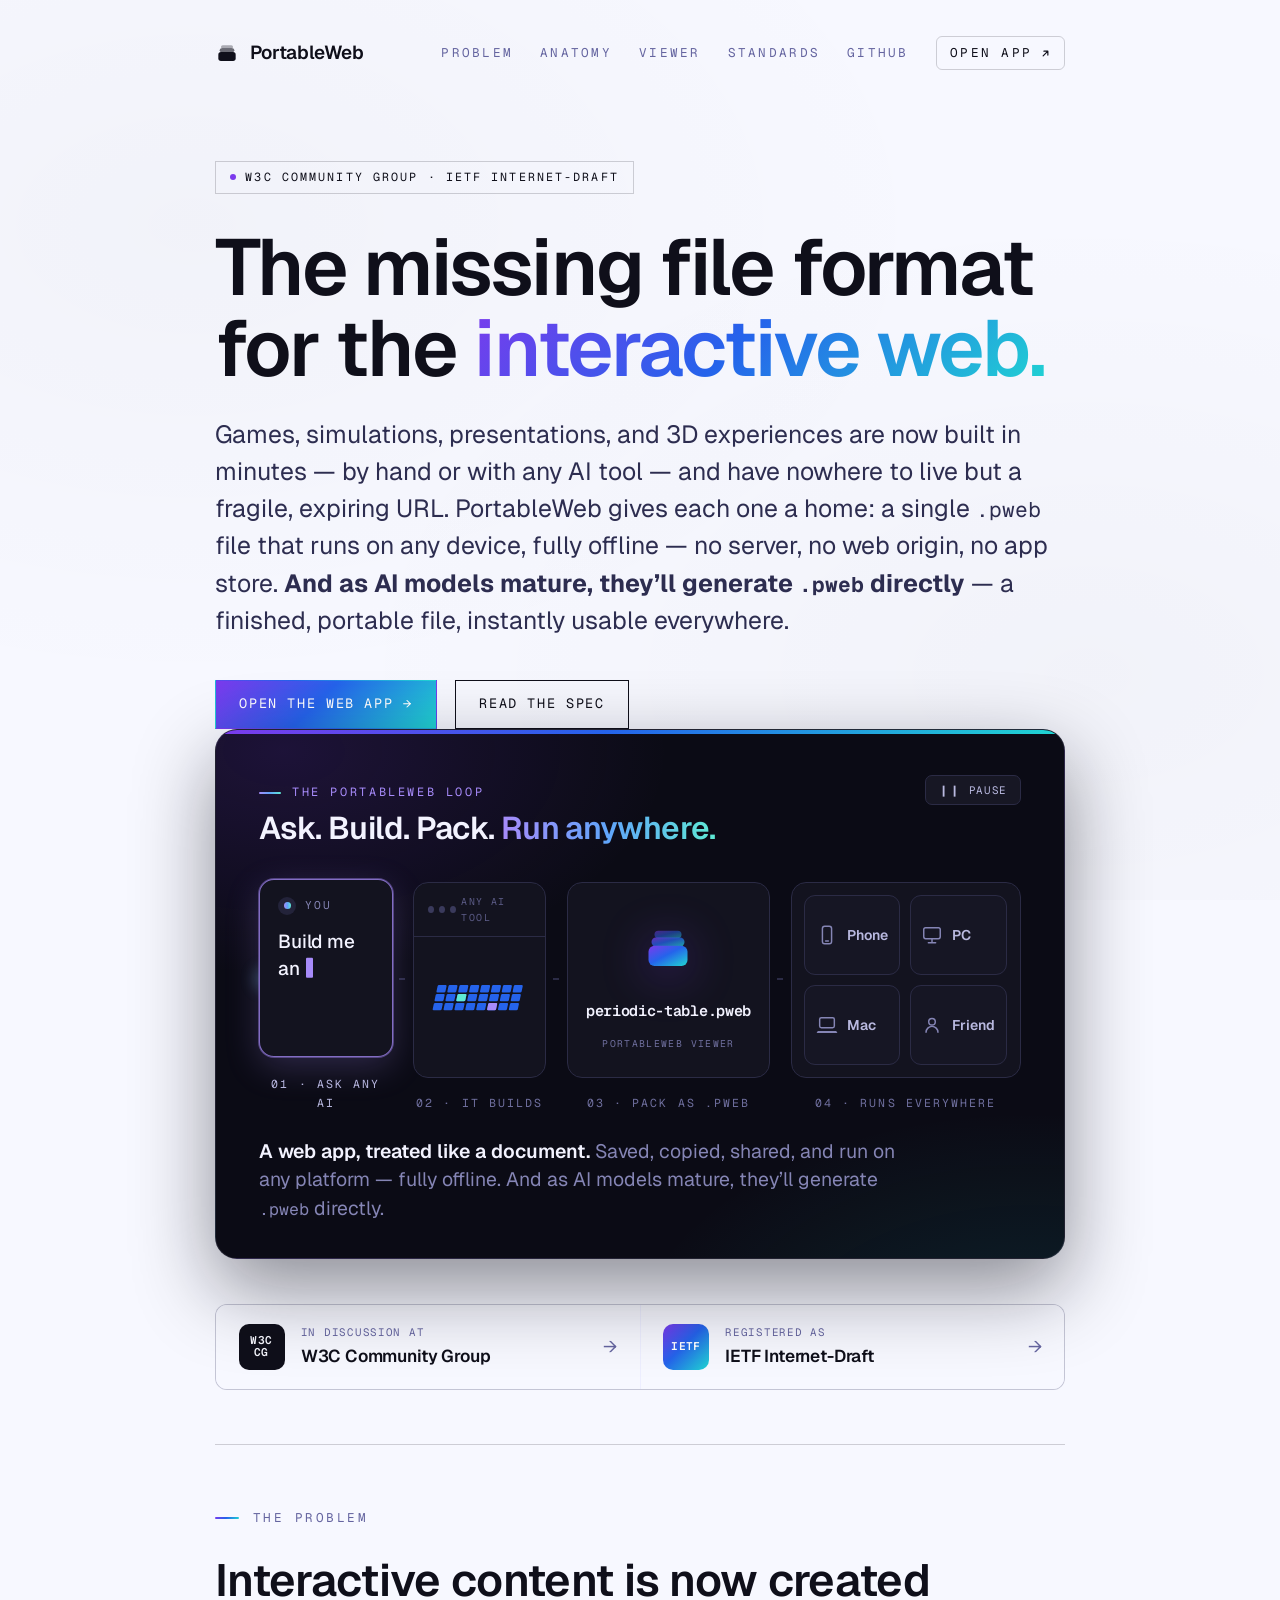
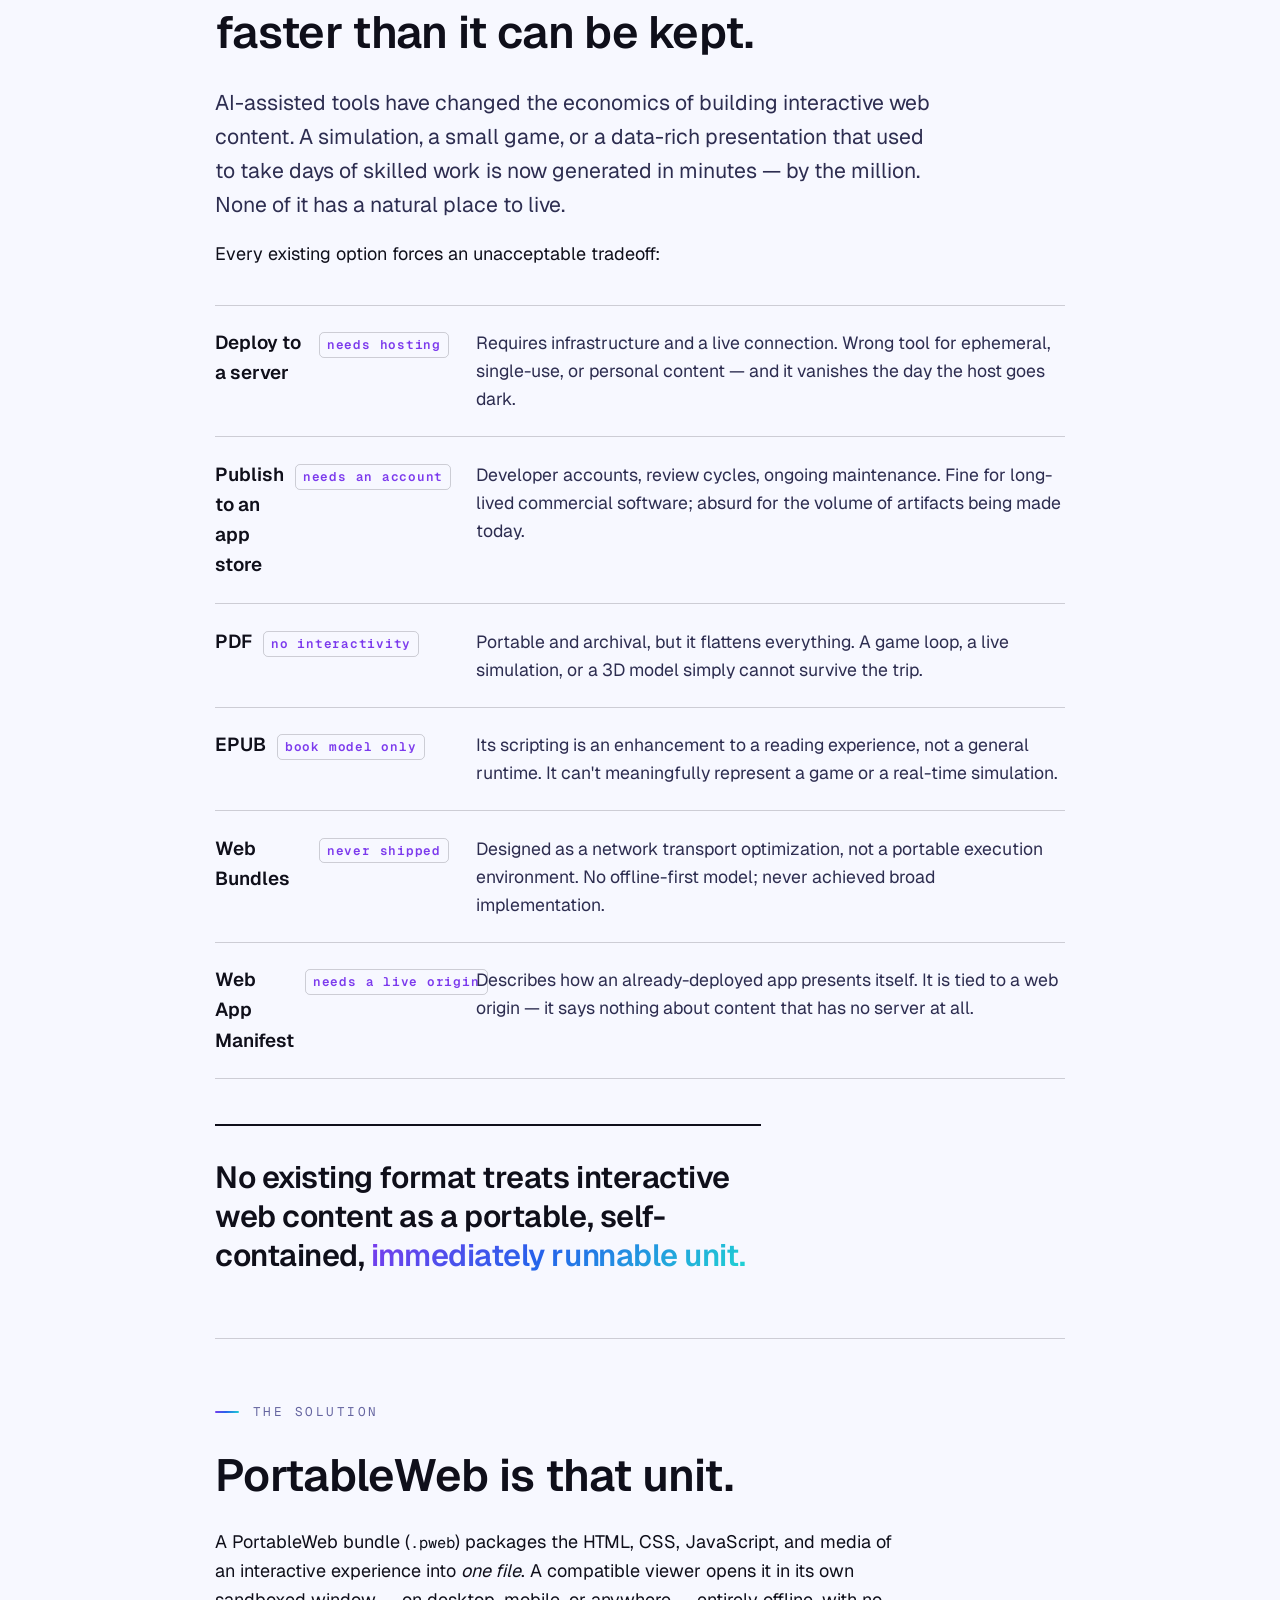
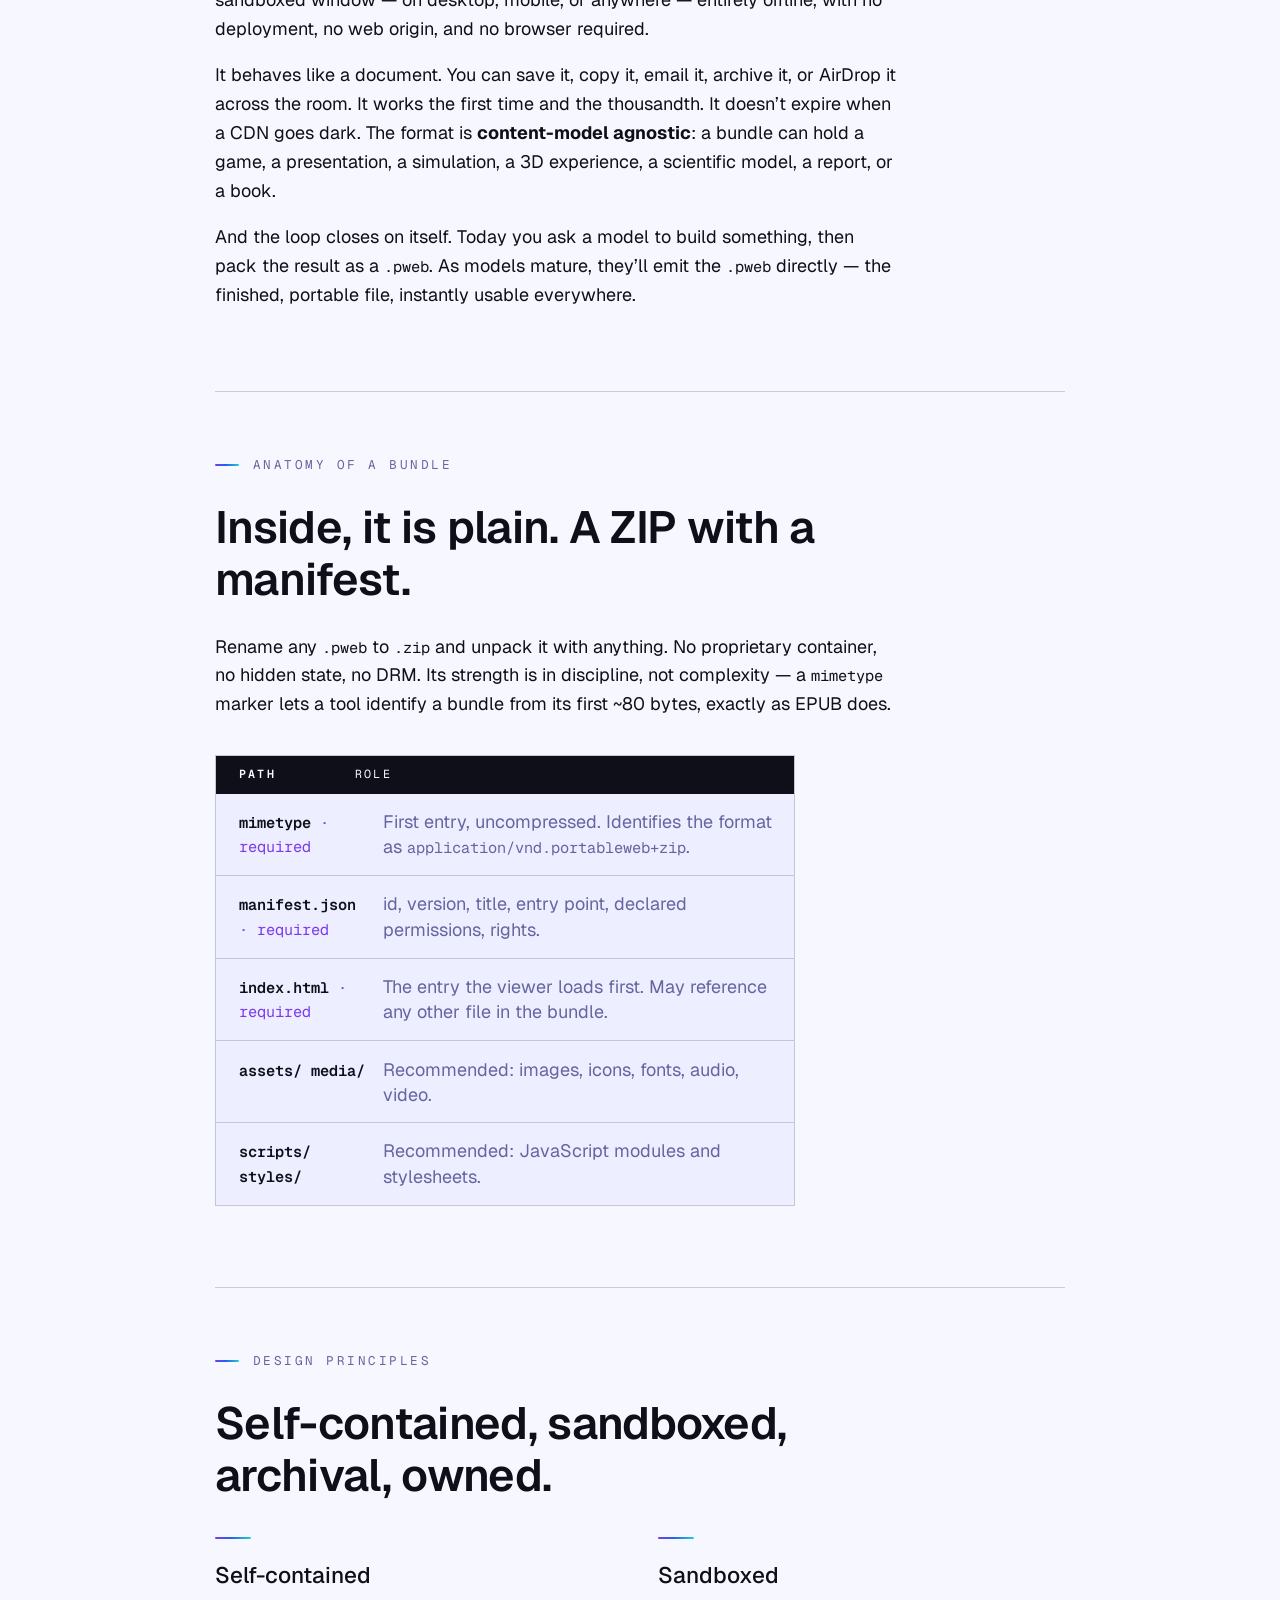
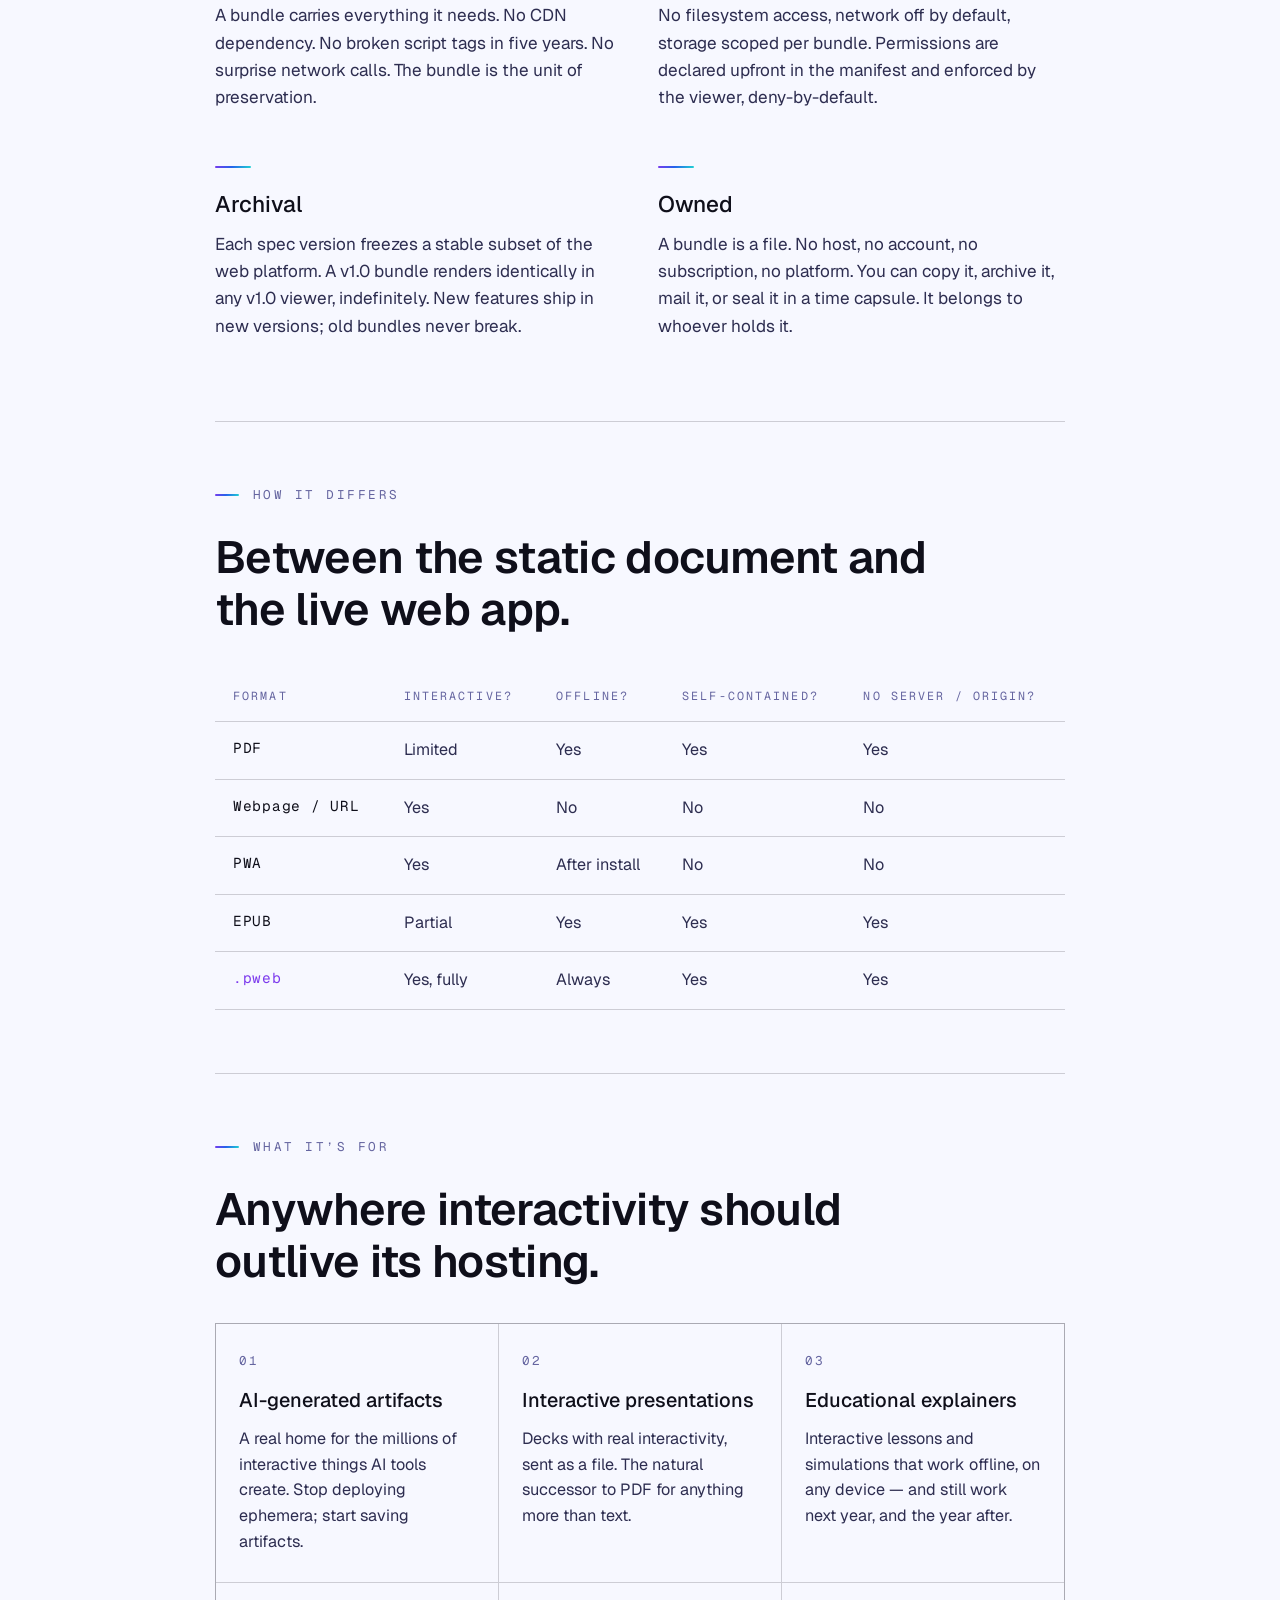
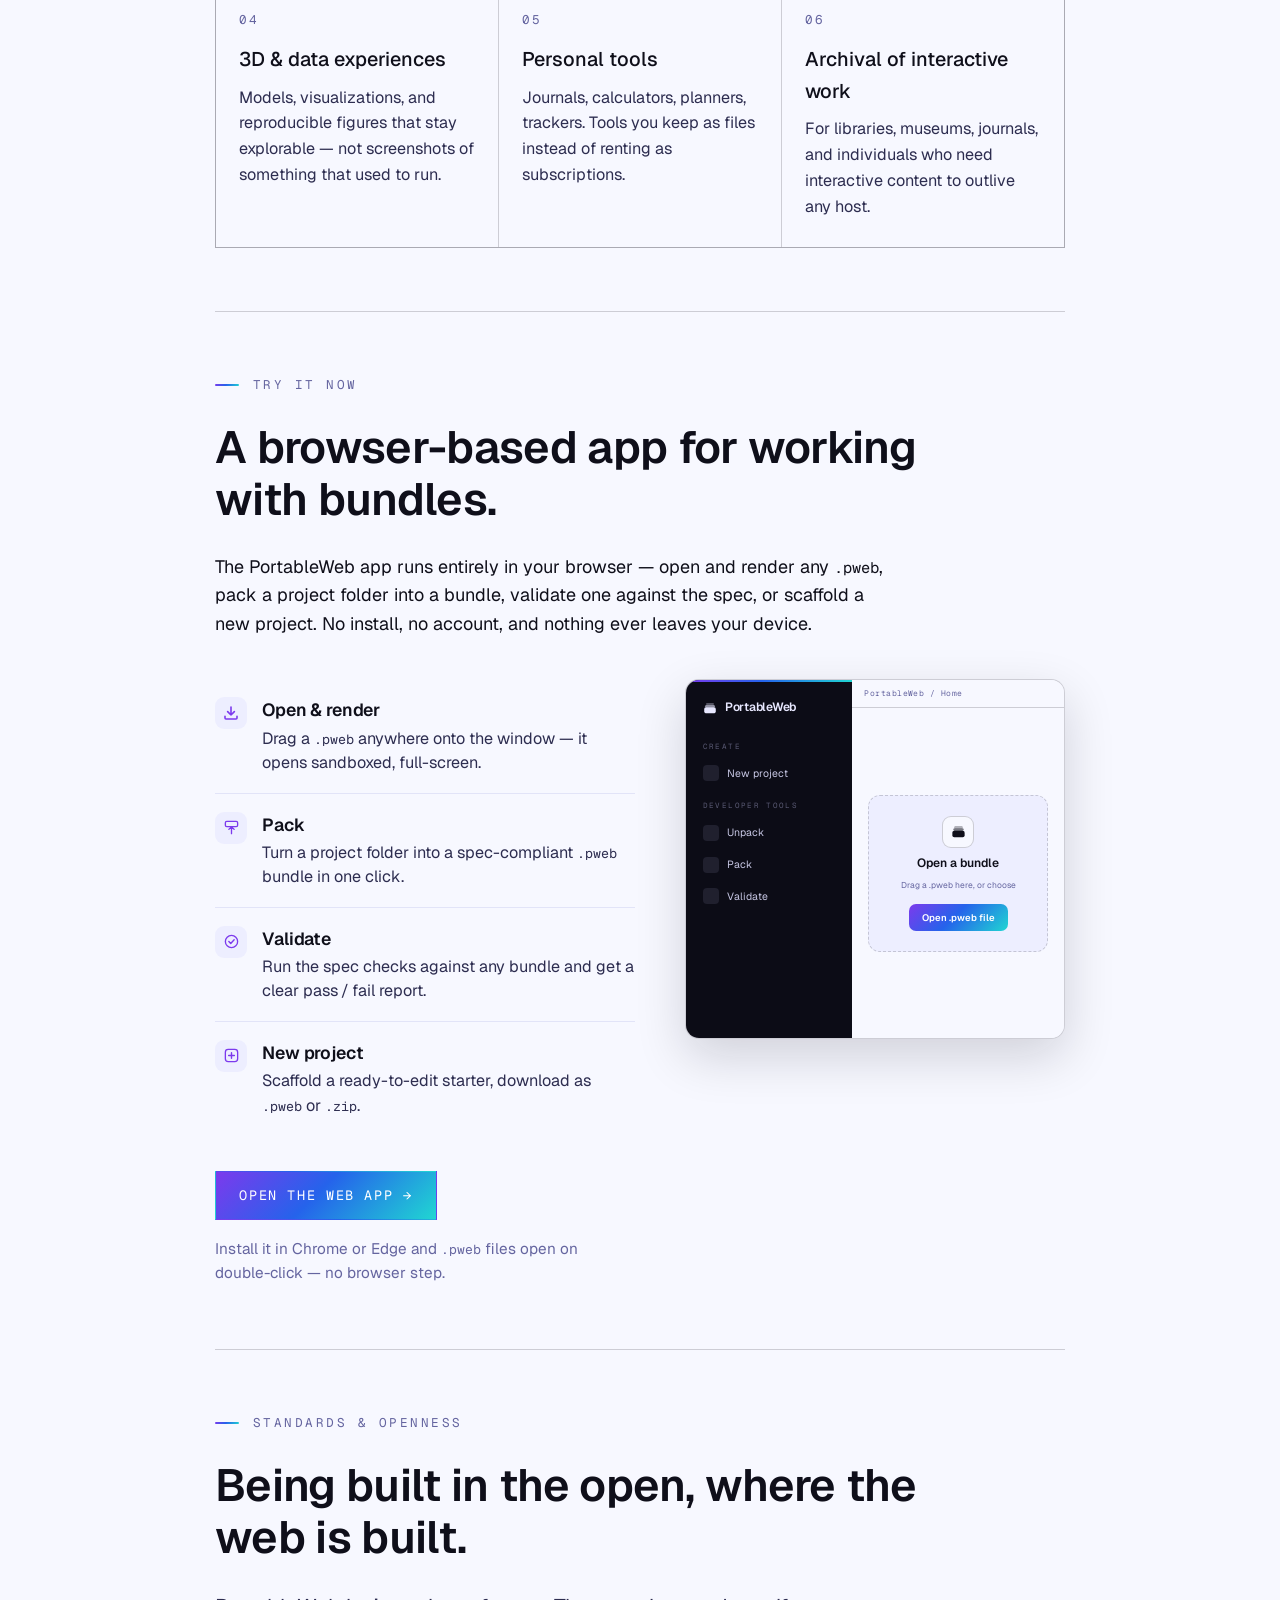
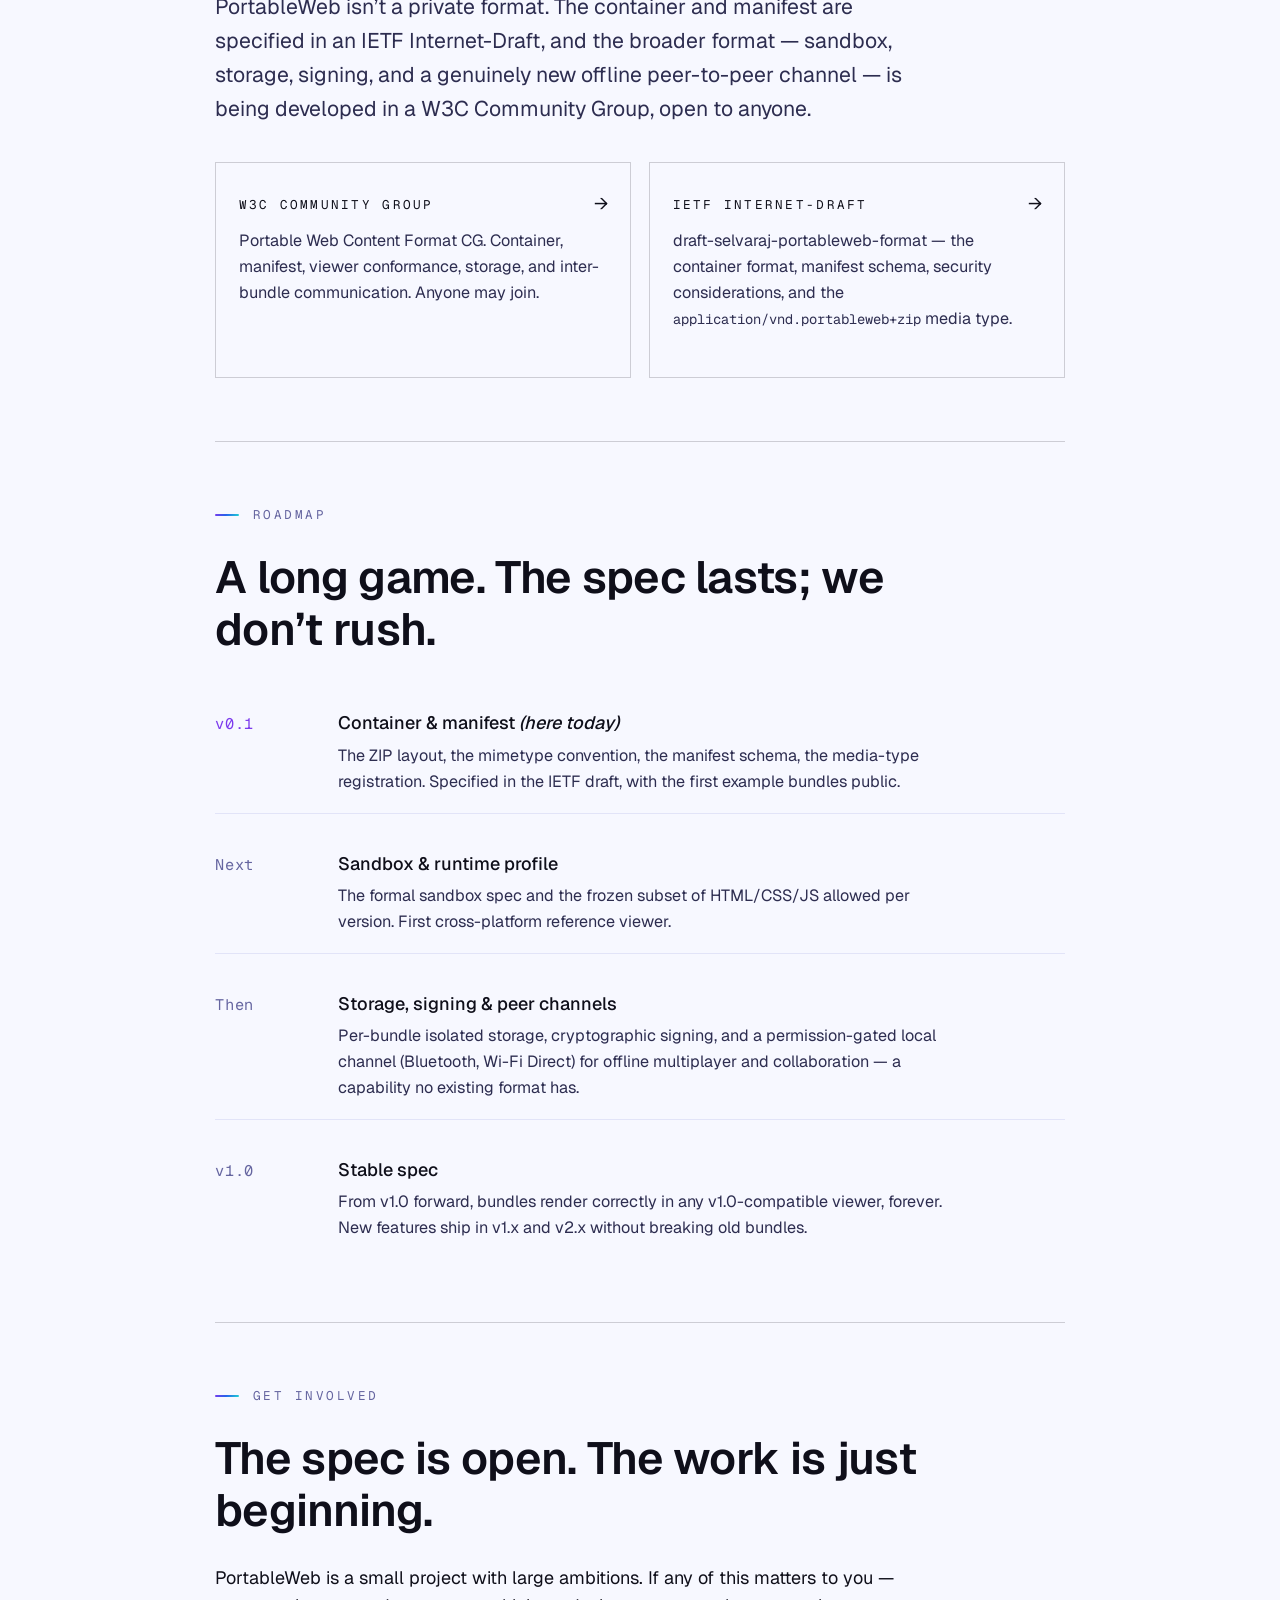
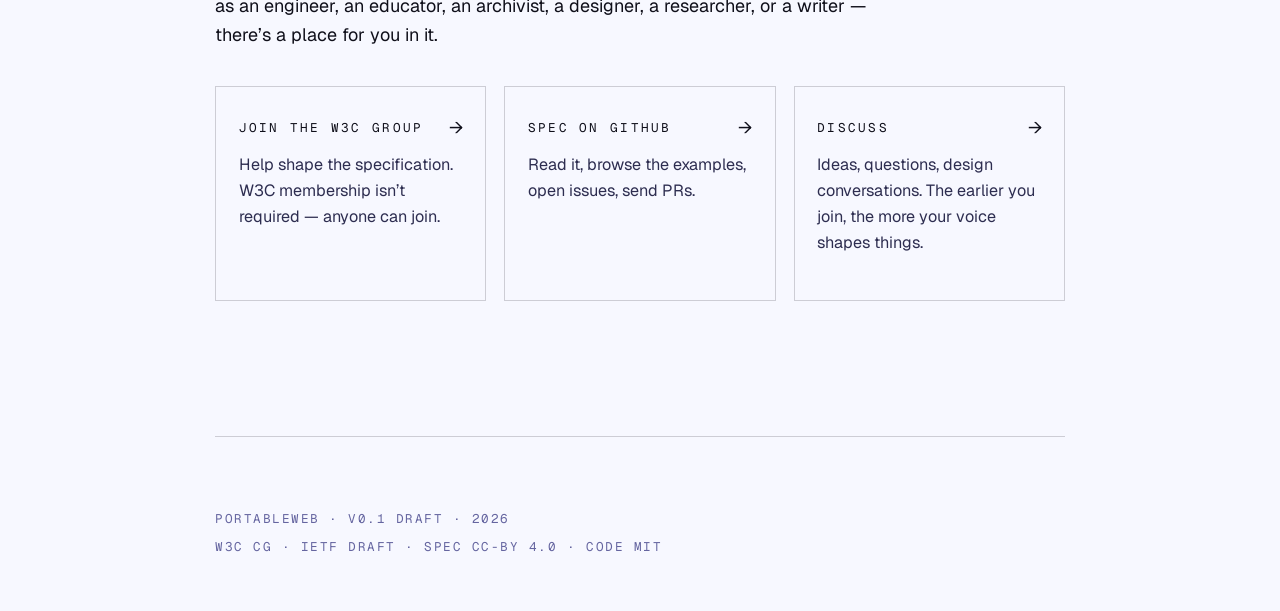
==== commit 777a0a7e: "Change in UI" ====
--- a/docs/index.html
+++ b/docs/index.html
@@ -3,659 +3,163 @@
 <head>
   <meta charset="utf-8">
   <meta name="viewport" content="width=device-width, initial-scale=1">
-  <title>PortableWeb — Self-contained interactive documents</title>
-  <meta name="description" content="PortableWeb is an open file format for self-contained, sandboxed, interactive documents. Like PDF, but interactive. Like a webpage, but a file you own.">
-
-  <meta property="og:title" content="PortableWeb">
-  <meta property="og:description" content="An open file format for self-contained, sandboxed, interactive documents. Like PDF, but interactive.">
-  <meta property="og:url" content="https://portableweb.org">
+  <title>PortableWeb — A portable file format for interactive web content</title>
+  <meta name="description" content="PortableWeb is an open file format for interactive web content. One .pweb file — built by hand or with any AI tool — that runs on any device, fully offline, with no server, no origin, and no app store.">
+  <link rel="canonical" href="https://portableweb.org/">
+  <meta name="author" content="PortableWeb">
+  <meta name="theme-color" content="#0b0b15">
+  <meta name="robots" content="index, follow, max-image-preview:large, max-snippet:-1">
+  <meta name="keywords" content="PortableWeb, .pweb, portable web format, interactive web content, offline web app, self-contained web, sandboxed web content, AI-generated content, web bundle, digital archival, IETF Internet-Draft, W3C Community Group, application/vnd.portableweb+zip">
+
+  <!-- Open Graph -->
+  <meta property="og:site_name" content="PortableWeb">
+  <meta property="og:title" content="PortableWeb — the missing file format for the interactive web">
+  <meta property="og:description" content="An open file format for interactive web content. One .pweb file — built by hand or with any AI tool — that runs on any device, fully offline, with no server, no origin, and no app store.">
+  <meta property="og:url" content="https://portableweb.org/">
   <meta property="og:type" content="website">
+  <meta property="og:locale" content="en_US">
+  <meta property="og:image" content="https://portableweb.org/icons/og-image.png">
+  <meta property="og:image:width" content="1200">
+  <meta property="og:image:height" content="630">
+  <meta property="og:image:alt" content="PortableWeb — one .pweb file that runs anywhere, offline. A W3C Community Group and IETF Internet-Draft.">
+
+  <!-- Twitter -->
   <meta name="twitter:card" content="summary_large_image">
+  <meta name="twitter:title" content="PortableWeb — the missing file format for the interactive web">
+  <meta name="twitter:description" content="One .pweb file that runs on any device, fully offline — no server, no origin, no app store. In community discussion at the W3C; drafted at the IETF.">
+  <meta name="twitter:image" content="https://portableweb.org/icons/og-image.png">
 
   <link rel="icon" href="/icons/icon.svg" type="image/svg+xml">
-
-  <link rel="stylesheet" href="/fonts/fonts.css">
-
-  <style>
-    :root {
-      --ink:           #0f0f1a;
-      --ink-soft:      #2d2d50;
-      --paper:         #f7f8ff;
-      --paper-shadow:  #edeeff;
-      --paper-darker:  #e2e4f8;
-      --accent:        #7c3aed;
-      --accent-soft:   #9f67f5;
-      --rule:          rgba(15,15,26,0.18);
-      --muted:         #6565a0;
-      --muted-soft:    #9090b8;
-      --gradient:      linear-gradient(135deg, #7c3aed 0%, #2563eb 46%, #20d6d2 100%);
-      --serif:         "Geist", ui-sans-serif, system-ui, -apple-system, "Segoe UI", Helvetica, Arial, sans-serif;
-      --sans:          "Geist", ui-sans-serif, system-ui, -apple-system, "Segoe UI", Helvetica, Arial, sans-serif;
-      --mono:          "Geist Mono", ui-monospace, "SFMono-Regular", Menlo, Consolas, "Liberation Mono", monospace;
-    }
-
-    @media (prefers-color-scheme: dark) {
-      :root {
-        --ink:           #e8e8ff;
-        --ink-soft:      #b0b0d8;
-        --paper:         #08080f;
-        --paper-shadow:  #0f0f1e;
-        --paper-darker:  #181828;
-        --accent:        #a78bfa;
-        --accent-soft:   #7c3aed;
-        --rule:          rgba(232,232,255,0.15);
-        --muted:         #7070a8;
-        --muted-soft:    #454570;
+  <link rel="apple-touch-icon" href="/icons/apple-touch-icon.png">
+
+  <link rel="preconnect" href="https://fonts.googleapis.com">
+  <link rel="preconnect" href="https://fonts.gstatic.com" crossorigin>
+  <link href="https://fonts.googleapis.com/css2?family=Geist:wght@400;500;600;700&family=Geist+Mono:wght@400;500;600&display=swap" rel="stylesheet">
+
+  <link rel="stylesheet" href="site.css">
+  <link rel="stylesheet" href="flow.css">
+
+  <!-- Structured data: helps search engines and AI models understand what PortableWeb is and its standing. -->
+  <script type="application/ld+json">
+  {
+    "@context": "https://schema.org",
+    "@graph": [
+      {
+        "@type": "Organization",
+        "@id": "https://portableweb.org/#org",
+        "name": "PortableWeb",
+        "alternateName": "Portable Web Content Format",
+        "url": "https://portableweb.org/",
+        "logo": "https://portableweb.org/icons/icon-512.png",
+        "description": "An open project defining PortableWeb (.pweb), a portable file format for self-contained, sandboxed, offline-capable interactive web content.",
+        "sameAs": [
+          "https://github.com/portableweb",
+          "https://www.w3.org/community/portableweb/",
+          "https://datatracker.ietf.org/doc/draft-selvaraj-portableweb-format/"
+        ]
+      },
+      {
+        "@type": "WebSite",
+        "@id": "https://portableweb.org/#website",
+        "url": "https://portableweb.org/",
+        "name": "PortableWeb",
+        "inLanguage": "en",
+        "publisher": { "@id": "https://portableweb.org/#org" }
+      },
+      {
+        "@type": "DefinedTerm",
+        "@id": "https://portableweb.org/#pweb",
+        "name": "PortableWeb (.pweb)",
+        "alternateName": ".pweb",
+        "termCode": "application/vnd.portableweb+zip",
+        "url": "https://portableweb.org/",
+        "description": "An open file format that packages the HTML, CSS, JavaScript, and media of an interactive experience into a single self-contained, sandboxed bundle. A .pweb file is opened by a compatible viewer on any platform, entirely offline, without a server, a web origin, an app store, or a browser. It is content-model agnostic: a bundle may hold a game, a presentation, a simulation, a 3D experience, a scientific model, a report, or a book.",
+        "inDefinedTermSet": "https://datatracker.ietf.org/doc/draft-selvaraj-portableweb-format/"
+      },
+      {
+        "@type": "TechArticle",
+        "@id": "https://portableweb.org/#article",
+        "headline": "PortableWeb — the missing file format for the interactive web",
+        "description": "Interactive web content — built by hand or with any AI tool — saved as one .pweb file that runs anywhere, offline. PortableWeb is a format, not an AI platform.",
+        "inLanguage": "en",
+        "image": "https://portableweb.org/icons/og-image.png",
+        "datePublished": "2026-06-09",
+        "dateModified": "2026-06-09",
+        "author": { "@id": "https://portableweb.org/#org" },
+        "publisher": { "@id": "https://portableweb.org/#org" },
+        "about": { "@id": "https://portableweb.org/#pweb" },
+        "isPartOf": { "@id": "https://portableweb.org/#website" },
+        "mainEntityOfPage": "https://portableweb.org/"
+      },
+      {
+        "@type": "SoftwareApplication",
+        "@id": "https://portableweb.org/#app",
+        "name": "PortableWeb App",
+        "description": "A browser-based app to open and render any .pweb bundle, pack a project folder into a bundle, validate one against the spec, or scaffold a new project. Runs entirely on-device.",
+        "applicationCategory": "DeveloperApplication",
+        "operatingSystem": "Web browser",
+        "url": "https://portableweb.org/app/",
+        "isAccessibleForFree": true,
+        "offers": { "@type": "Offer", "price": "0", "priceCurrency": "USD" },
+        "publisher": { "@id": "https://portableweb.org/#org" }
+      },
+      {
+        "@type": "FAQPage",
+        "@id": "https://portableweb.org/#faq",
+        "mainEntity": [
+          {
+            "@type": "Question",
+            "name": "What is PortableWeb?",
+            "acceptedAnswer": {
+              "@type": "Answer",
+              "text": "PortableWeb is an open file format for interactive web content. A PortableWeb bundle (.pweb) packages HTML, CSS, JavaScript, and media into a single file that a compatible viewer opens in a sandboxed window on any platform, entirely offline, without a server, a web origin, an app store, or a browser."
+            }
+          },
+          {
+            "@type": "Question",
+            "name": "What is a .pweb file?",
+            "acceptedAnswer": {
+              "@type": "Answer",
+              "text": "A .pweb file is a PortableWeb bundle: a ZIP archive (media type application/vnd.portableweb+zip) containing a mimetype marker, a manifest.json, an index.html entry point, and any assets. It behaves like a document — you can save, copy, email, archive, or AirDrop it — and it runs the same offline, on any compatible viewer, indefinitely."
+            }
+          },
+          {
+            "@type": "Question",
+            "name": "How is PortableWeb different from PDF, PWA, or EPUB?",
+            "acceptedAnswer": {
+              "@type": "Answer",
+              "text": "PDF is portable and archival but flattens interactivity. A PWA is interactive but tied to a live server and web origin. EPUB is constrained to a book and reading model and cannot represent a game or real-time simulation. PortableWeb is fully interactive, always offline, self-contained, and requires no server or origin — it sits between the static document and the live web app."
+            }
+          },
+          {
+            "@type": "Question",
+            "name": "Is PortableWeb a standard?",
+            "acceptedAnswer": {
+              "@type": "Answer",
+              "text": "Not yet — it is an open proposal being developed in public. Its container and manifest are specified in an IETF Internet-Draft (draft-selvaraj-portableweb-format), and the broader format — sandbox, storage, signing, and an offline peer-to-peer channel — is in community discussion in the W3C Portable Web Content Format Community Group, which anyone can join."
+            }
+          },
+          {
+            "@type": "Question",
+            "name": "Is PortableWeb an AI tool or AI platform?",
+            "acceptedAnswer": {
+              "@type": "Answer",
+              "text": "No. PortableWeb is a file format, not an AI product. It does not generate content. People build interactive web content however they like — by hand, or with any AI tool — and PortableWeb defines the portable .pweb file that the result is saved and shared as. It is independent of any AI vendor or model."
+            }
+          },
+          {
+            "@type": "Question",
+            "name": "Why does PortableWeb matter for AI-generated content?",
+            "acceptedAnswer": {
+              "@type": "Answer",
+              "text": "AI tools now generate interactive web content — games, simulations, presentations, reports, 3D experiences — in minutes, by the million. None of it has a natural place to live beyond a fragile URL. PortableWeb gives each artifact a portable, ownable file. As models mature, they will be able to emit .pweb files directly, instantly usable across every platform."
+            }
+          }
+        ]
       }
-    }
-
-    * { box-sizing: border-box; }
-
-    html { scroll-behavior: smooth; }
-
-    html, body {
-      margin: 0;
-      padding: 0;
-      background: var(--paper);
-      color: var(--ink);
-      font-family: var(--serif);
-      font-size: 18px;
-      line-height: 1.6;
-      -webkit-font-smoothing: antialiased;
-      -moz-osx-font-smoothing: grayscale;
-    }
-
-    body {
-      background-image:
-        radial-gradient(at 15% 25%, rgba(0,0,0,0.025) 0%, transparent 50%),
-        radial-gradient(at 85% 75%, rgba(0,0,0,0.025) 0%, transparent 50%);
-      background-attachment: fixed;
-      min-height: 100vh;
-    }
-
-    a {
-      color: var(--accent);
-      text-decoration: none;
-      border-bottom: 1px solid currentColor;
-      transition: opacity 0.15s ease;
-    }
-    a:hover { opacity: 0.7; }
-
-    /* ---------- Scrollbar ---------- */
-    * { scrollbar-width: thin; scrollbar-color: var(--muted) transparent; }
-    ::-webkit-scrollbar { width: 13px; height: 13px; }
-    ::-webkit-scrollbar-track { background: transparent; }
-    ::-webkit-scrollbar-thumb {
-      background-color: var(--muted);
-      border-radius: 10px;
-      border: 3px solid var(--paper);
-      background-clip: padding-box;
-    }
-    ::-webkit-scrollbar-thumb:hover { background-color: var(--ink-soft); }
-    ::-webkit-scrollbar-corner { background: transparent; }
-
-    code, pre {
-      font-family: var(--mono);
-      font-size: 0.85em;
-    }
-
-    /* ---------- Layout ---------- */
-
-    .wrap {
-      max-width: 880px;
-      margin: 0 auto;
-      padding: 0 clamp(1.25rem, 4vw, 2.5rem);
-    }
-
-    /* ---------- Header ---------- */
-
-    header.site {
-      padding: 2rem 0 1.5rem;
-      display: flex;
-      justify-content: space-between;
-      align-items: center;
-      font-family: var(--mono);
-      font-size: 0.7rem;
-      letter-spacing: 0.18em;
-      text-transform: uppercase;
-      color: var(--muted);
-      gap: 1rem;
-      flex-wrap: wrap;
-    }
-
-    .mark {
-      display: flex;
-      align-items: center;
-      gap: 0.6rem;
-      color: var(--ink);
-      border-bottom: none;
-    }
-
-    .mark-glyph {
-      width: 24px;
-      height: 24px;
-      flex-shrink: 0;
-      color: var(--ink);
-      display: block;
-    }
-
-    .mark-word {
-      font-family: "Geist", var(--sans);
-      font-size: 1.05rem;
-      font-weight: 600;
-      letter-spacing: -0.02em;
-      text-transform: none;
-      color: var(--ink);
-      line-height: 1;
-    }
-
-    nav.site {
-      display: flex;
-      gap: 1.5rem;
-    }
-
-    nav.site a {
-      color: var(--muted);
-      border-bottom: none;
-    }
-    nav.site a:hover { color: var(--ink); }
-
-    nav.site a.nav-app {
-      color: var(--ink);
-      border: 1px solid var(--rule);
-      padding: 0.34rem 0.75rem;
-      border-radius: 6px;
-      white-space: nowrap;
-      display: inline-flex;
-      align-items: center;
-      gap: 0.4rem;
-      transition: background 0.15s ease, color 0.15s ease, border-color 0.15s ease;
-    }
-    nav.site a.nav-app:hover { background: var(--ink); color: var(--paper); border-color: var(--ink); opacity: 1; }
-    nav.site a.nav-app svg { transition: transform 0.15s ease; }
-    nav.site a.nav-app:hover svg { transform: translateX(2px); }
-
-    /* ---------- Hero ---------- */
-
-    .hero {
-      padding: clamp(3rem, 10vh, 7rem) 0 clamp(3rem, 8vh, 5rem);
-    }
-
-    .status {
-      display: inline-flex;
-      align-items: center;
-      white-space: nowrap;
-      gap: 0.5rem;
-      padding: 0.35rem 0.8rem;
-      border: 1px solid var(--rule);
-      font-family: var(--mono);
-      font-size: 0.65rem;
-      letter-spacing: 0.18em;
-      text-transform: uppercase;
-      color: var(--ink);
-      margin-bottom: 2rem;
-    }
-
-    .status::before {
-      content: "";
-      display: inline-block;
-      width: 6px; height: 6px;
-      border-radius: 50%;
-      background: var(--accent);
-      animation: pulse 2.4s infinite;
-    }
-
-    @keyframes pulse {
-      0%, 100% { opacity: 1; }
-      50%      { opacity: 0.4; }
-    }
-
-    h1.hero-title {
-      font-family: var(--serif);
-      font-weight: 600;
-      font-style: normal;
-      font-size: clamp(2.75rem, 8vw, 5rem);
-      line-height: 1.02;
-      letter-spacing: -0.025em;
-      margin: 0 0 1.5rem;
-      max-width: 12ch;
-    }
-
-    h1.hero-title .accent {
-      background: var(--gradient);
-      -webkit-background-clip: text;
-      -webkit-text-fill-color: transparent;
-      background-clip: text;
-    }
-
-    .hero-lede {
-      font-size: clamp(1.15rem, 2.2vw, 1.4rem);
-      line-height: 1.5;
-      max-width: 36em;
-      margin: 0 0 2.5rem;
-      color: var(--ink-soft);
-    }
-
-    .cta-row {
-      display: flex;
-      gap: 1rem;
-      flex-wrap: wrap;
-      align-items: center;
-    }
-
-    .btn {
-      display: inline-flex;
-      align-items: center;
-      gap: 0.5rem;
-      padding: 0.7rem 1.3rem;
-      font-family: var(--mono);
-      font-size: 0.75rem;
-      letter-spacing: 0.12em;
-      text-transform: uppercase;
-      border: 1px solid var(--ink);
-      color: var(--ink);
-      background: transparent;
-      border-bottom: 1px solid var(--ink);
-      transition: all 0.18s ease;
-    }
-    .btn:hover { background: var(--ink); color: var(--paper); opacity: 1; }
-
-    .btn.primary {
-      background: var(--gradient);
-      border-color: transparent;
-      color: #fff;
-    }
-    .btn.primary:hover { opacity: 0.88; color: #fff; }
-
-    /* ---------- Section primitives ---------- */
-
-    section.block {
-      padding: clamp(3rem, 7vh, 5rem) 0;
-      border-top: 1px solid var(--rule);
-    }
-
-    .eyebrow {
-      font-family: var(--mono);
-      font-size: 0.7rem;
-      letter-spacing: 0.2em;
-      text-transform: uppercase;
-      color: var(--muted);
-      margin: 0 0 1.5rem;
-      display: flex;
-      align-items: center;
-      gap: 0.75rem;
-    }
-
-    .eyebrow::before {
-      content: "";
-      width: 24px; height: 2px;
-      background: var(--gradient);
-      border-radius: 2px;
-    }
-
-    h2 {
-      font-family: var(--serif);
-      font-weight: 600;
-      font-style: normal;
-      font-size: clamp(1.85rem, 4vw, 2.5rem);
-      line-height: 1.15;
-      letter-spacing: -0.015em;
-      margin: 0 0 1.5rem;
-      max-width: 22ch;
-    }
-
-    h3 {
-      font-family: var(--serif);
-      font-weight: 500;
-      font-size: 1.25rem;
-      margin: 0 0 0.5rem;
-      color: var(--ink);
-    }
-
-    p { margin: 0 0 1rem; max-width: 36em; }
-
-    /* ---------- Anatomy diagram ---------- */
-
-    .anatomy {
-      display: grid;
-      grid-template-columns: 1fr;
-      gap: 0;
-      margin: 2rem 0 1rem;
-      border: 1px solid var(--rule);
-      background: var(--paper-shadow);
-      max-width: 580px;
-      font-family: var(--mono);
-      font-size: 0.85rem;
-    }
-
-    .anatomy-row {
-      display: grid;
-      grid-template-columns: 14ch 1fr;
-      gap: 1rem;
-      padding: 0.85rem 1.25rem;
-      border-bottom: 1px solid var(--rule);
-      align-items: baseline;
-    }
-    .anatomy-row:last-child { border-bottom: none; }
-
-    .anatomy-row.header {
-      background: var(--ink);
-      color: var(--paper);
-      font-size: 0.65rem;
-      letter-spacing: 0.2em;
-      text-transform: uppercase;
-      padding: 0.5rem 1.25rem;
-    }
-
-    .anatomy-row .filename { color: var(--ink); font-weight: 600; }
-    .anatomy-row .filename .req { color: var(--accent); font-weight: 400; }
-    .anatomy-row .desc { color: var(--muted); font-family: var(--serif); font-size: 1rem; line-height: 1.4; }
-
-    .anatomy-row.header .filename,
-    .anatomy-row.header .desc { color: var(--paper); font-family: var(--mono); font-size: 0.65rem; }
-
-    /* ---------- Pillars ---------- */
-
-    .pillars {
-      display: grid;
-      grid-template-columns: repeat(2, 1fr);
-      gap: 2rem;
-      margin-top: 2rem;
-    }
-    @media (max-width: 540px) { .pillars { grid-template-columns: 1fr; } }
-
-    .pillar h3::before {
-      content: "";
-      display: block;
-      width: 36px;
-      height: 2px;
-      background: var(--gradient);
-      border-radius: 2px;
-      margin-bottom: 1rem;
-    }
-
-    .pillar p { color: var(--ink-soft); font-size: 0.95rem; }
-
-    /* ---------- Use cases ---------- */
-
-    .use-cases {
-      display: grid;
-      grid-template-columns: repeat(auto-fit, minmax(260px, 1fr));
-      gap: 1px;
-      background: var(--rule);
-      border: 1px solid var(--rule);
-      margin-top: 2rem;
-    }
-
-    .use-case {
-      background: var(--paper);
-      padding: 1.5rem 1.25rem;
-    }
-
-    .use-case .num {
-      font-family: var(--mono);
-      font-size: 0.7rem;
-      letter-spacing: 0.18em;
-      color: var(--muted);
-      margin-bottom: 0.75rem;
-    }
-
-    .use-case h3 { font-size: 1.1rem; font-style: normal; }
-    .use-case p { font-size: 0.9rem; color: var(--ink-soft); margin: 0; }
-
-    /* ---------- Comparison ---------- */
-
-    .comparison {
-      margin-top: 2rem;
-      overflow-x: auto;
-    }
-
-    .comparison table {
-      width: 100%;
-      border-collapse: collapse;
-      font-size: 0.9rem;
-      min-width: 540px;
-    }
-
-    .comparison th, .comparison td {
-      text-align: left;
-      padding: 0.85rem 1rem;
-      border-bottom: 1px solid var(--rule);
-      vertical-align: top;
-    }
-
-    .comparison th {
-      font-family: var(--mono);
-      font-size: 0.65rem;
-      letter-spacing: 0.18em;
-      text-transform: uppercase;
-      color: var(--muted);
-      font-weight: 400;
-      border-bottom: 1px solid var(--rule);
-    }
-
-    .comparison td.format {
-      font-family: var(--mono);
-      font-size: 0.8rem;
-      color: var(--ink);
-      letter-spacing: 0.05em;
-    }
-    .comparison td.format.us { color: var(--accent); }
-    .comparison td p { margin: 0; font-size: 0.9rem; color: var(--ink-soft); }
-
-    /* ---------- Roadmap ---------- */
-
-    .roadmap {
-      display: grid;
-      gap: 1rem;
-      margin-top: 2rem;
-    }
-
-    .roadmap-item {
-      display: grid;
-      grid-template-columns: 8ch 1fr;
-      gap: 1.5rem;
-      padding: 1rem 0;
-      border-bottom: 1px solid var(--paper-darker);
-      align-items: baseline;
-    }
-    .roadmap-item:last-child { border-bottom: none; }
-
-    .roadmap-version {
-      font-family: var(--mono);
-      font-size: 0.85rem;
-      color: var(--accent);
-      letter-spacing: 0.05em;
-    }
-    .roadmap-version.future { color: var(--muted); }
-
-    .roadmap-body h3 { font-size: 1rem; margin-bottom: 0.25rem; font-style: normal; }
-    .roadmap-body p { margin: 0; font-size: 0.9rem; color: var(--ink-soft); }
-
-    /* ---------- Get involved ---------- */
-
-    .links-grid {
-      display: grid;
-      grid-template-columns: repeat(auto-fit, minmax(220px, 1fr));
-      gap: 1rem;
-      margin-top: 2rem;
-    }
-
-    .link-card {
-      display: block;
-      padding: 1.5rem 1.25rem;
-      border: 1px solid var(--rule);
-      color: var(--ink);
-      transition: all 0.18s ease;
-      border-bottom: 1px solid var(--rule);
-    }
-    .link-card:hover { background: var(--ink); color: var(--paper); opacity: 1; }
-    .link-card:hover .link-arrow { transform: translateX(3px); }
-    .link-card:hover .link-desc { color: var(--paper-shadow); }
-
-    .link-card-top {
-      display: flex;
-      justify-content: space-between;
-      align-items: center;
-      margin-bottom: 0.5rem;
-    }
-    .link-title { font-family: var(--mono); font-size: 0.7rem; letter-spacing: 0.18em; text-transform: uppercase; }
-    .link-arrow { transition: transform 0.18s ease; }
-    .link-desc { font-size: 0.9rem; color: var(--ink-soft); font-family: var(--serif); }
-
-    /* ---------- Viewer section ---------- */
-
-    .viewer-grid {
-      display: grid;
-      grid-template-columns: 1.05fr 0.95fr;
-      gap: 2.75rem;
-      align-items: start;
-      margin-top: 2.25rem;
-    }
-    @media (max-width: 760px) {
-      .viewer-grid { grid-template-columns: 1fr; gap: 2rem; }
-    }
-
-    .viewer-caps {
-      list-style: none;
-      padding: 0;
-      margin: 0 0 2rem;
-      display: flex;
-      flex-direction: column;
-    }
-    .viewer-caps li {
-      display: flex;
-      gap: 0.85rem;
-      padding: 0.95rem 0;
-      border-bottom: 1px solid var(--paper-darker);
-      align-items: flex-start;
-    }
-    .viewer-caps li:last-child { border-bottom: none; }
-    .vc-icon {
-      width: 32px; height: 32px;
-      border-radius: 9px;
-      background: var(--paper-shadow);
-      display: flex; align-items: center; justify-content: center;
-      flex-shrink: 0;
-      color: var(--accent);
-      margin-top: 1px;
-    }
-    .vc-title { display: block; font-weight: 600; font-size: 0.98rem; color: var(--ink); letter-spacing: -0.01em; }
-    .vc-desc { display: block; font-size: 0.9rem; color: var(--ink-soft); line-height: 1.5; margin-top: 0.12rem; }
-    .vc-desc code { font-family: var(--mono); font-size: 0.82em; }
-
-    .viewer-cta {
-      display: flex;
-      flex-direction: column;
-      align-items: flex-start;
-      gap: 0.95rem;
-    }
-    .viewer-install-note {
-      font-size: 0.85rem;
-      color: var(--muted);
-      max-width: 34em;
-      margin: 0;
-    }
-
-    /* App preview mock */
-    .app-mock {
-      border: 1px solid var(--rule);
-      border-radius: 14px;
-      overflow: hidden;
-      display: flex;
-      height: 360px;
-      background: var(--paper);
-      box-shadow: 0 18px 50px rgba(15,15,26,0.16);
-    }
-    .mock-rail {
-      width: 44%;
-      max-width: 168px;
-      background: #0c0c16;
-      padding: 14px 10px;
-      display: flex;
-      flex-direction: column;
-      gap: 3px;
-      position: relative;
-    }
-    .mock-rail::before {
-      content: "";
-      position: absolute; top: 0; left: 0; right: 0; height: 2px;
-      background: var(--gradient);
-    }
-    .mock-brand { display: flex; align-items: center; gap: 7px; color: #e8e8ff; padding: 4px 6px 10px; }
-    .mock-brand svg { width: 16px; height: 16px; }
-    .mock-brand .mb-word { font-family: var(--sans); font-size: 12px; font-weight: 600; letter-spacing: -0.02em; }
-    .mock-label { font-family: var(--mono); font-size: 7.5px; letter-spacing: 0.18em; text-transform: uppercase; color: rgba(168,168,210,0.5); padding: 9px 7px 4px; }
-    .mock-item { display: flex; align-items: center; gap: 8px; padding: 6px 7px; border-radius: 6px; color: #c7c7e4; font-family: var(--sans); font-size: 10.5px; }
-    .mock-item .mi-ic { width: 16px; height: 16px; border-radius: 4px; background: rgba(168,168,210,0.13); flex-shrink: 0; }
-    .mock-work { flex: 1; display: flex; flex-direction: column; background: var(--paper); }
-    .mock-topbar { height: 28px; border-bottom: 1px solid var(--rule); display: flex; align-items: center; padding: 0 12px; }
-    .mock-crumb { font-family: var(--mono); font-size: 8px; letter-spacing: 0.06em; color: var(--muted); }
-    .mock-body { flex: 1; display: flex; align-items: center; justify-content: center; padding: 16px; }
-    .mock-hero {
-      width: 100%;
-      border: 1.5px dashed var(--rule);
-      border-radius: 12px;
-      background: var(--paper-shadow);
-      padding: 20px 12px;
-      text-align: center;
-      display: flex; flex-direction: column; align-items: center; gap: 6px;
-    }
-    .mock-hero .mh-glyph { width: 32px; height: 32px; border-radius: 9px; background: var(--paper); border: 1px solid var(--rule); display: flex; align-items: center; justify-content: center; color: var(--ink); }
-    .mock-hero .mh-glyph svg { width: 17px; height: 17px; }
-    .mock-hero .mh-title { font-family: var(--sans); font-weight: 600; font-size: 12px; color: var(--ink); white-space: nowrap; }
-    .mock-hero .mh-sub { font-family: var(--sans); font-size: 8.5px; color: var(--muted); }
-    .mock-hero .mh-btn { margin-top: 5px; padding: 6px 13px; border-radius: 7px; background: var(--gradient); color: #fff; font-family: var(--sans); font-size: 9.5px; font-weight: 600; white-space: nowrap; }
-    @media (max-width: 760px) { .app-mock { height: 320px; } }
-
-    /* ---------- Footer ---------- */
-
-    footer {
-      padding: 4rem 0 3rem;
-      border-top: 1px solid var(--rule);
-      margin-top: 4rem;
-      font-family: var(--mono);
-      font-size: 0.7rem;
-      letter-spacing: 0.12em;
-      text-transform: uppercase;
-      color: var(--muted);
-    }
-
-    .footer-grid {
-      display: flex;
-      justify-content: space-between;
-      align-items: flex-end;
-      gap: 2rem;
-      flex-wrap: wrap;
-    }
-
-    .footer-meta { display: flex; flex-direction: column; gap: 0.4rem; }
-    .footer-meta a { color: var(--muted); border-bottom: 1px solid transparent; }
-    .footer-meta a:hover { color: var(--ink); border-bottom-color: currentColor; }
-
-    /* ---------- Reduced motion ---------- */
-
-    @media (prefers-reduced-motion: reduce) {
-      *, *::before, *::after { animation: none !important; transition: none !important; }
-      html { scroll-behavior: auto; }
-    }
-
-    /* ---------- Small screens ---------- */
-
-    @media (max-width: 600px) {
-      header.site { padding: 1.75rem 0 1.25rem; gap: 0.75rem 1rem; }
-      /* Collapse in-page section anchors; keep GitHub + the Open app CTA. */
-      nav.site { gap: 1rem; align-items: center; }
-      nav.site a[href^="#"] { display: none; }
-      nav.site a.nav-app { font-size: 0.7rem; }
-    }
-
-    @media (max-width: 540px) {
-      nav.site { gap: 0.9rem; }
-      .anatomy-row { grid-template-columns: 1fr; gap: 0.25rem; }
-      .roadmap-item { grid-template-columns: 1fr; gap: 0.4rem; }
-    }
-  </style>
+    ]
+  }
+  </script>
 </head>
 
 <body>
@@ -673,10 +177,10 @@
       <span class="mark-word">PortableWeb</span>
     </a>
     <nav class="site">
-      <a href="#what">What</a>
+      <a href="#problem">Problem</a>
       <a href="#anatomy">Anatomy</a>
       <a href="#viewer">Viewer</a>
-      <a href="#roadmap">Roadmap</a>
+      <a href="#standards">Standards</a>
       <a href="https://github.com/portableweb">GitHub</a>
       <a class="nav-app" href="/app/">Open app <svg width="11" height="11" viewBox="0 0 14 14" fill="none" aria-hidden="true"><path d="M4 10l6-6M5 4h5v5" stroke="currentColor" stroke-width="1.5" stroke-linecap="round" stroke-linejoin="round"></path></svg></a>
     </nav>
@@ -684,56 +188,259 @@
 
   <!-- Hero -->
   <section class="hero">
-    <div class="status">Spec v0.1 &middot; Draft</div>
-    <h1 class="hero-title">
-      Interactive documents,<br>
-      built to <span class="accent">last</span>.
-    </h1>
+    <div class="status">W3C Community Group &middot; IETF Internet-Draft</div>
+    <h1 class="hero-title">The missing file format for the <span class="accent">interactive web.</span></h1>
     <p class="hero-lede">
-      PortableWeb is an open file format for self-contained, sandboxed,
-      interactive documents. Like PDF, but interactive. Like a webpage,
-      but a file you own.
+      Games, simulations, presentations, and 3D experiences are now built in minutes &mdash;
+      by hand or with any AI tool &mdash; and have nowhere to live but a fragile, expiring URL.
+      PortableWeb gives each one a home: a single <code>.pweb</code> file that runs on any
+      device, fully offline &mdash; no server, no web origin, no app store.
+      <strong>And as AI models mature, they&rsquo;ll generate <code>.pweb</code> directly</strong> &mdash;
+      a finished, portable file, instantly usable everywhere.
     </p>
     <div class="cta-row">
-      <a class="btn primary" href="/app/">
-        Open the web app &rarr;
+      <a class="btn primary" href="/app/">Open the web app &rarr;</a>
+      <a class="btn" href="https://github.com/portableweb/spec">Read the spec</a>
+    </div>
+
+    <!-- ============ HERO ANIMATION (centerpiece) ============ -->
+    <div class="flowstage" id="flow" role="img"
+         aria-label="The PortableWeb loop: you ask an AI to build interactive web content, it is generated, you pack it as a single .pweb file, and it runs everywhere — phone, Mac, PC, or shared with a friend.">
+      <div class="flow-head">
+        <div class="flow-head-text">
+          <span class="flow-kicker">The PortableWeb loop</span>
+          <h2 class="flow-title">Ask. Build. Pack. <span class="grad">Run anywhere.</span></h2>
+        </div>
+        <button class="flow-toggle" type="button" aria-label="Pause or play the animation">
+          <span class="ico-pause" aria-hidden="true">&#10073;&#10073;</span>
+          <span class="ico-play" aria-hidden="true">&#9654;</span>
+          <span class="tog-word">Pause</span>
+        </button>
+      </div>
+
+      <div class="flow-pipe">
+        <div class="flow-track"><span class="flow-pulse"></span></div>
+
+        <!-- 1 · Ask -->
+        <div class="flow-node is-active" data-stage="1">
+          <div class="node-card ask">
+            <div class="ask-head"><span class="dot"></span> YOU</div>
+            <p class="ask-prompt"><span id="promptText">Build me an interactive 3D periodic table.</span><span class="caret"></span></p>
+          </div>
+          <div class="node-label">01 &middot; Ask any AI</div>
+        </div>
+
+        <!-- 2 · Build -->
+        <div class="flow-node" data-stage="2">
+          <div class="node-card build">
+            <div class="win-bar"><span></span><span></span><span></span><em>any AI tool</em></div>
+            <div class="win-body">
+              <!-- periodic table -->
+              <div class="artifact active" data-ex="0">
+                <svg viewBox="0 0 160 116" aria-hidden="true">
+                  <g transform="translate(80,58)"><g transform="skewX(-12) scale(1,0.82)">
+                    <g fill="#2563eb">
+                      <rect x="-72" y="-42" width="14" height="14" rx="2"></rect><rect x="-55" y="-42" width="14" height="14" rx="2"></rect><rect x="-38" y="-42" width="14" height="14" rx="2"></rect><rect x="-21" y="-42" width="14" height="14" rx="2"></rect><rect x="-4" y="-42" width="14" height="14" rx="2"></rect><rect x="13" y="-42" width="14" height="14" rx="2"></rect><rect x="30" y="-42" width="14" height="14" rx="2"></rect><rect x="47" y="-42" width="14" height="14" rx="2"></rect>
+                      <rect x="-72" y="-25" width="14" height="14" rx="2"></rect><rect x="-55" y="-25" width="14" height="14" rx="2"></rect><rect x="-38" y="-25" width="14" height="14" rx="2"></rect><rect x="-21" y="-25" width="14" height="14" rx="2"></rect><rect x="-4" y="-25" width="14" height="14" rx="2"></rect><rect x="13" y="-25" width="14" height="14" rx="2"></rect><rect x="30" y="-25" width="14" height="14" rx="2"></rect><rect x="47" y="-25" width="14" height="14" rx="2"></rect>
+                      <rect x="-72" y="-8" width="14" height="14" rx="2"></rect><rect x="-55" y="-8" width="14" height="14" rx="2"></rect><rect x="-38" y="-8" width="14" height="14" rx="2"></rect><rect x="-21" y="-8" width="14" height="14" rx="2"></rect><rect x="-4" y="-8" width="14" height="14" rx="2"></rect><rect x="13" y="-8" width="14" height="14" rx="2"></rect><rect x="30" y="-8" width="14" height="14" rx="2"></rect><rect x="47" y="-8" width="14" height="14" rx="2"></rect>
+                    </g>
+                    <rect x="-38" y="-25" width="14" height="14" rx="2" fill="#5eead4"></rect>
+                    <rect x="13" y="-8" width="14" height="14" rx="2" fill="#a78bfa"></rect>
+                  </g></g>
+                </svg>
+              </div>
+              <!-- photo album -->
+              <div class="artifact" data-ex="1">
+                <svg viewBox="0 0 160 116" aria-hidden="true">
+                  <g transform="translate(80,58)">
+                    <rect x="-58" y="-40" width="74" height="54" rx="4" fill="#23233a" stroke="#3a3a5c" stroke-width="1.5" transform="rotate(-11)"></rect>
+                    <rect x="-38" y="-36" width="74" height="54" rx="4" fill="#2b2b45" stroke="#4a4a72" stroke-width="1.5" transform="rotate(-2)"></rect>
+                    <g transform="rotate(8)">
+                      <rect x="-18" y="-32" width="74" height="54" rx="4" fill="#1c2540" stroke="#60a5fa" stroke-width="1.6"></rect>
+                      <circle cx="4" cy="-13" r="8" fill="#5eead4"></circle>
+                      <path d="M-13 17 L7 -3 L20 9 L31 0 L56 20 Z" fill="#2563eb"></path>
+                    </g>
+                  </g>
+                </svg>
+              </div>
+              <!-- arcade game -->
+              <div class="artifact" data-ex="2">
+                <svg viewBox="0 0 160 116" aria-hidden="true">
+                  <g transform="translate(80,58)">
+                    <rect x="-66" y="-42" width="132" height="84" rx="6" fill="#0c1424" stroke="#2563eb" stroke-width="1.5"></rect>
+                    <circle cx="-28" cy="-18" r="6" fill="#5eead4"></circle>
+                    <circle cx="16" cy="6" r="6" fill="#a78bfa"></circle>
+                    <rect x="-42" y="28" width="38" height="7" rx="3.5" fill="#60a5fa"></rect>
+                    <rect x="8" y="28" width="38" height="7" rx="3.5" fill="#60a5fa"></rect>
+                    <path d="M38 -28 l9 9 l-9 9 l-9 -9 z" fill="#fbbf24"></path>
+                  </g>
+                </svg>
+              </div>
+              <!-- boss report -->
+              <div class="artifact" data-ex="3">
+                <svg viewBox="0 0 160 116" aria-hidden="true">
+                  <g transform="translate(80,64)">
+                    <rect x="-46" y="-8" width="16" height="30" rx="2" fill="#2563eb"></rect>
+                    <rect x="-23" y="-24" width="16" height="46" rx="2" fill="#60a5fa"></rect>
+                    <rect x="0" y="-40" width="16" height="62" rx="2" fill="#5eead4"></rect>
+                    <rect x="23" y="-28" width="16" height="50" rx="2" fill="#a78bfa"></rect>
+                    <path d="M-42 -2 L-15 -17 L8 -32 L31 -40" fill="none" stroke="#f3f3ff" stroke-width="2.2" stroke-linecap="round" stroke-linejoin="round"></path>
+                    <line x1="-52" y1="26" x2="48" y2="26" stroke="#3a3a5c" stroke-width="1.5"></line>
+                  </g>
+                </svg>
+              </div>
+            </div>
+          </div>
+          <div class="node-label">02 &middot; It builds</div>
+        </div>
+
+        <!-- 3 · Pack -->
+        <div class="flow-node" data-stage="3">
+          <div class="node-card pack">
+            <div class="pweb-glyph">
+              <svg width="60" height="60" viewBox="0 0 36 36" aria-hidden="true">
+                <defs><linearGradient id="pgGrad" x1="0" y1="0" x2="1" y2="1"><stop offset="0" stop-color="#7c3aed"></stop><stop offset="0.46" stop-color="#2563eb"></stop><stop offset="1" stop-color="#20d6d2"></stop></linearGradient></defs>
+                <g fill="url(#pgGrad)">
+                  <rect x="9" y="6.5" width="18" height="5" rx="2.5" opacity="0.5"></rect>
+                  <rect x="7" y="11" width="22" height="6" rx="3" opacity="0.74"></rect>
+                  <rect x="5" y="16.5" width="26" height="13.5" rx="4"></rect>
+                </g>
+              </svg>
+            </div>
+            <div class="pweb-name" id="packName">periodic-table.pweb</div>
+            <div class="pack-note">PortableWeb Viewer</div>
+          </div>
+          <div class="node-label">03 &middot; Pack as .pweb</div>
+        </div>
+
+        <!-- 4 · Everywhere -->
+        <div class="flow-node" data-stage="4">
+          <div class="node-card devices">
+            <div class="device-grid">
+              <div class="device">
+                <svg viewBox="0 0 24 24" fill="none" aria-hidden="true"><rect x="7" y="2.5" width="10" height="19" rx="2.5" stroke="currentColor" stroke-width="1.6"></rect><line x1="10.5" y1="18.5" x2="13.5" y2="18.5" stroke="currentColor" stroke-width="1.6" stroke-linecap="round"></line></svg>
+                <span>Phone</span>
+              </div>
+              <div class="device">
+                <svg viewBox="0 0 24 24" fill="none" aria-hidden="true"><rect x="3" y="4" width="18" height="12" rx="2" stroke="currentColor" stroke-width="1.6"></rect><line x1="12" y1="16" x2="12" y2="20" stroke="currentColor" stroke-width="1.6"></line><line x1="8" y1="20.5" x2="16" y2="20.5" stroke="currentColor" stroke-width="1.6" stroke-linecap="round"></line></svg>
+                <span>PC</span>
+              </div>
+              <div class="device">
+                <svg viewBox="0 0 24 24" fill="none" aria-hidden="true"><rect x="4" y="4" width="16" height="11" rx="1.8" stroke="currentColor" stroke-width="1.6"></rect><path d="M2 18.5h20l1.4 2.2H0.6z" fill="currentColor"></path></svg>
+                <span>Mac</span>
+              </div>
+              <div class="device">
+                <svg viewBox="0 0 24 24" fill="none" aria-hidden="true"><circle cx="12" cy="8.5" r="3.6" stroke="currentColor" stroke-width="1.6"></circle><path d="M5.5 20a6.5 6.5 0 0 1 13 0" stroke="currentColor" stroke-width="1.6" stroke-linecap="round"></path></svg>
+                <span>Friend</span>
+              </div>
+            </div>
+          </div>
+          <div class="node-label">04 &middot; Runs everywhere</div>
+        </div>
+      </div>
+
+      <p class="flow-caption" id="flowCaption">
+        <span class="lead">A web app, treated like a document.</span>
+        Saved, copied, shared, and run on any platform &mdash; fully offline. And as AI models mature, they&rsquo;ll generate <code>.pweb</code> directly.
+      </p>
+    </div>
+    <!-- ============ /HERO ANIMATION ============ -->
+
+    <!-- Credibility strip -->
+    <div class="cred">
+      <a href="https://www.w3.org/community/portableweb/">
+        <span class="cred-badge">W3C<br>CG</span>
+        <span class="cred-text">
+          <span class="cred-kicker">In discussion at</span>
+          <span class="cred-name">W3C Community Group</span>
+        </span>
+        <span class="cred-arrow" aria-hidden="true">&rarr;</span>
       </a>
-      <a class="btn" href="https://github.com/portableweb">Read the spec</a>
-    </div>
-  </section>
-
-  <!-- What -->
+      <a href="https://datatracker.ietf.org/doc/draft-selvaraj-portableweb-format/">
+        <span class="cred-badge ietf">IETF</span>
+        <span class="cred-text">
+          <span class="cred-kicker">Registered as</span>
+          <span class="cred-name">IETF Internet-Draft</span>
+        </span>
+        <span class="cred-arrow" aria-hidden="true">&rarr;</span>
+      </a>
+    </div>
+  </section>
+
+  <!-- The problem -->
+  <section class="block" id="problem">
+    <p class="eyebrow">The problem</p>
+    <h2>Interactive content is now created faster than it can be kept.</h2>
+    <p class="lead-p">
+      AI-assisted tools have changed the economics of building interactive web content.
+      A simulation, a small game, or a data-rich presentation that used to take days of
+      skilled work is now generated in minutes &mdash; by the million. None of it has a
+      natural place to live.
+    </p>
+    <p>Every existing option forces an unacceptable tradeoff:</p>
+
+    <div class="fail-list">
+      <div class="fail">
+        <div class="fail-name">Deploy to a server <span class="x">needs hosting</span></div>
+        <p>Requires infrastructure and a live connection. Wrong tool for ephemeral, single-use, or personal content &mdash; and it vanishes the day the host goes dark.</p>
+      </div>
+      <div class="fail">
+        <div class="fail-name">Publish to an app store <span class="x">needs an account</span></div>
+        <p>Developer accounts, review cycles, ongoing maintenance. Fine for long-lived commercial software; absurd for the volume of artifacts being made today.</p>
+      </div>
+      <div class="fail">
+        <div class="fail-name">PDF <span class="x">no interactivity</span></div>
+        <p>Portable and archival, but it flattens everything. A game loop, a live simulation, or a 3D model simply cannot survive the trip.</p>
+      </div>
+      <div class="fail">
+        <div class="fail-name">EPUB <span class="x">book model only</span></div>
+        <p>Its scripting is an enhancement to a reading experience, not a general runtime. It can't meaningfully represent a game or a real-time simulation.</p>
+      </div>
+      <div class="fail">
+        <div class="fail-name">Web Bundles <span class="x">never shipped</span></div>
+        <p>Designed as a network transport optimization, not a portable execution environment. No offline-first model; never achieved broad implementation.</p>
+      </div>
+      <div class="fail">
+        <div class="fail-name">Web App Manifest <span class="x">needs a live origin</span></div>
+        <p>Describes how an already-deployed app presents itself. It is tied to a web origin &mdash; it says nothing about content that has no server at all.</p>
+      </div>
+    </div>
+
+    <p class="pull">No existing format treats interactive web content as a portable, self-contained, <span class="accent">immediately runnable unit.</span></p>
+  </section>
+
+  <!-- The solution / What it is -->
   <section class="block" id="what">
-    <p class="eyebrow">What it is</p>
-    <h2>A single file that opens like a document and behaves like a small, sandboxed web app.</h2>
+    <p class="eyebrow">The solution</p>
+    <h2>PortableWeb is that unit.</h2>
     <p>
-      A PortableWeb bundle (<code>.pweb</code>) packages HTML, CSS, JavaScript,
-      and media into one file. A compatible viewer opens it in its own window,
-      sandboxed from the host system, with no network access by default.
+      A PortableWeb bundle (<code>.pweb</code>) packages the HTML, CSS, JavaScript, and media
+      of an interactive experience into <em>one file</em>. A compatible viewer opens it in its
+      own sandboxed window &mdash; on desktop, mobile, or anywhere &mdash; entirely offline,
+      with no deployment, no web origin, and no browser required.
     </p>
     <p>
-      The format is designed so that <em>the document is the unit</em>. You can
-      save it, copy it, email it, archive it, or send it across an office network
-      with AirDrop. It works offline. It doesn&rsquo;t expire when a CDN goes dark.
-      It doesn&rsquo;t need a server. It doesn&rsquo;t need a subscription.
+      It behaves like a document. You can save it, copy it, email it, archive it, or AirDrop it
+      across the room. It works the first time and the thousandth. It doesn&rsquo;t expire when a
+      CDN goes dark. The format is <strong>content-model agnostic</strong>: a bundle can hold a
+      game, a presentation, a simulation, a 3D experience, a scientific model, a report, or a book.
     </p>
     <p>
-      Each spec version freezes a stable subset of web platform features, so a
-      bundle built against v1.0 will render correctly in any v1.0-compatible viewer,
-      forever &mdash; the same archival promise PDF/A makes for static documents, applied
-      to interactive ones.
+      And the loop closes on itself. Today you ask a model to build something, then pack the
+      result as a <code>.pweb</code>. As models mature, they&rsquo;ll emit the
+      <code>.pweb</code> directly &mdash; the finished, portable file, instantly usable everywhere.
     </p>
   </section>
 
   <!-- Anatomy -->
   <section class="block" id="anatomy">
     <p class="eyebrow">Anatomy of a bundle</p>
-    <h2>Inside, it is plain. Three required files in a ZIP.</h2>
+    <h2>Inside, it is plain. A ZIP with a manifest.</h2>
     <p>
-      You can rename any <code>.pweb</code> file to <code>.zip</code> and unpack
-      it with any tool. There is no proprietary container, no hidden state, no
-      DRM. The format&rsquo;s strength is in its simplicity and its discipline, not in
-      its complexity.
+      Rename any <code>.pweb</code> to <code>.zip</code> and unpack it with anything. No proprietary
+      container, no hidden state, no DRM. Its strength is in discipline, not complexity &mdash; a
+      <code>mimetype</code> marker lets a tool identify a bundle from its first ~80 bytes, exactly
+      as EPUB does.
     </p>
 
     <div class="anatomy" role="figure" aria-label="File structure inside a .pweb bundle">
@@ -743,48 +450,68 @@
       </div>
       <div class="anatomy-row">
         <span class="filename">mimetype <span class="req">&middot; required</span></span>
-        <span class="desc">First file in the archive, uncompressed. Identifies the format as <code>application/vnd.portableweb+zip</code>.</span>
+        <span class="desc">First entry, uncompressed. Identifies the format as <code>application/vnd.portableweb+zip</code>.</span>
       </div>
       <div class="anatomy-row">
         <span class="filename">manifest.json <span class="req">&middot; required</span></span>
-        <span class="desc">Metadata: id, version, title, entry point, declared permissions, rights.</span>
+        <span class="desc">id, version, title, entry point, declared permissions, rights.</span>
       </div>
       <div class="anatomy-row">
         <span class="filename">index.html <span class="req">&middot; required</span></span>
-        <span class="desc">Entry HTML the viewer loads first. May reference any other file in the bundle.</span>
+        <span class="desc">The entry the viewer loads first. May reference any other file in the bundle.</span>
       </div>
       <div class="anatomy-row">
-        <span class="filename">assets/</span>
-        <span class="desc">Recommended: images, icons, fonts, bundled media.</span>
+        <span class="filename">assets/ media/</span>
+        <span class="desc">Recommended: images, icons, fonts, audio, video.</span>
       </div>
       <div class="anatomy-row">
-        <span class="filename">scripts/, styles/</span>
+        <span class="filename">scripts/ styles/</span>
         <span class="desc">Recommended: JavaScript modules and stylesheets.</span>
       </div>
     </div>
   </section>
 
-  <!-- Pillars -->
+  <!-- Principles -->
   <section class="block">
     <p class="eyebrow">Design principles</p>
     <h2>Self-contained, sandboxed, archival, owned.</h2>
     <div class="pillars">
       <div class="pillar">
         <h3>Self-contained</h3>
-        <p>A bundle carries everything it needs. No CDN dependency. No broken script tags in five years. No surprise network calls. Bundles are the unit of preservation.</p>
+        <p>A bundle carries everything it needs. No CDN dependency. No broken script tags in five years. No surprise network calls. The bundle is the unit of preservation.</p>
       </div>
       <div class="pillar">
         <h3>Sandboxed</h3>
-        <p>No filesystem access, no surveillance APIs, network off by default. Storage scoped per bundle. Permissions declared upfront in the manifest, enforced by the viewer.</p>
+        <p>No filesystem access, network off by default, storage scoped per bundle. Permissions are declared upfront in the manifest and enforced by the viewer, deny-by-default.</p>
       </div>
       <div class="pillar">
         <h3>Archival</h3>
-        <p>Each spec version freezes a stable subset of web features. A v1.0 bundle renders identically in any v1.0 viewer, indefinitely. New features ship in v2.0; old bundles don&rsquo;t break.</p>
+        <p>Each spec version freezes a stable subset of the web platform. A v1.0 bundle renders identically in any v1.0 viewer, indefinitely. New features ship in new versions; old bundles never break.</p>
       </div>
       <div class="pillar">
         <h3>Owned</h3>
         <p>A bundle is a file. No host, no account, no subscription, no platform. You can copy it, archive it, mail it, or seal it in a time capsule. It belongs to whoever holds it.</p>
       </div>
+    </div>
+  </section>
+
+  <!-- Comparison -->
+  <section class="block">
+    <p class="eyebrow">How it differs</p>
+    <h2>Between the static document and the live web app.</h2>
+    <div class="comparison">
+      <table>
+        <thead>
+          <tr><th>Format</th><th>Interactive?</th><th>Offline?</th><th>Self-contained?</th><th>No server / origin?</th></tr>
+        </thead>
+        <tbody>
+          <tr><td class="format">PDF</td><td><p>Limited</p></td><td><p>Yes</p></td><td><p>Yes</p></td><td><p>Yes</p></td></tr>
+          <tr><td class="format">Webpage / URL</td><td><p>Yes</p></td><td><p>No</p></td><td><p>No</p></td><td><p>No</p></td></tr>
+          <tr><td class="format">PWA</td><td><p>Yes</p></td><td><p>After install</p></td><td><p>No</p></td><td><p>No</p></td></tr>
+          <tr><td class="format">EPUB</td><td><p>Partial</p></td><td><p>Yes</p></td><td><p>Yes</p></td><td><p>Yes</p></td></tr>
+          <tr><td class="format us">.pweb</td><td><p>Yes, fully</p></td><td><p>Always</p></td><td><p>Yes</p></td><td><p>Yes</p></td></tr>
+        </tbody>
+      </table>
     </div>
   </section>
 
@@ -793,92 +520,12 @@
     <p class="eyebrow">What it&rsquo;s for</p>
     <h2>Anywhere interactivity should outlive its hosting.</h2>
     <div class="use-cases">
-      <div class="use-case">
-        <div class="num">01</div>
-        <h3>Interactive presentations</h3>
-        <p>Slide decks with real interactivity, sent as a file. The natural successor to PDF for anything more than text.</p>
-      </div>
-      <div class="use-case">
-        <div class="num">02</div>
-        <h3>AI-generated artifacts</h3>
-        <p>A real home for the millions of interactive things that AI tools create. Stop deploying ephemera; start saving artifacts.</p>
-      </div>
-      <div class="use-case">
-        <div class="num">03</div>
-        <h3>Educational explainers</h3>
-        <p>Interactive lessons that work offline, without a server, on any device &mdash; and still work next year, and the year after.</p>
-      </div>
-      <div class="use-case">
-        <div class="num">04</div>
-        <h3>Personal tools</h3>
-        <p>Journals, calculators, planners, trackers. Tools you keep as files instead of renting as subscriptions.</p>
-      </div>
-      <div class="use-case">
-        <div class="num">05</div>
-        <h3>Scientific artifacts</h3>
-        <p>Reproducible figures, interactive supplements, simulations that stay reproducible across decades.</p>
-      </div>
-      <div class="use-case">
-        <div class="num">06</div>
-        <h3>Archival of interactive work</h3>
-        <p>For libraries, museums, journals, and individuals who need interactive content to survive past the lifespan of any host.</p>
-      </div>
-    </div>
-  </section>
-
-  <!-- Comparison -->
-  <section class="block">
-    <p class="eyebrow">How it differs</p>
-    <h2>Sitting between the static document and the live web app.</h2>
-    <div class="comparison">
-      <table>
-        <thead>
-          <tr>
-            <th>Format</th>
-            <th>Interactive?</th>
-            <th>Offline?</th>
-            <th>Self-contained?</th>
-            <th>Archival promise?</th>
-          </tr>
-        </thead>
-        <tbody>
-          <tr>
-            <td class="format">PDF</td>
-            <td><p>Limited</p></td>
-            <td><p>Yes</p></td>
-            <td><p>Yes</p></td>
-            <td><p>PDF/A</p></td>
-          </tr>
-          <tr>
-            <td class="format">Webpage / URL</td>
-            <td><p>Yes</p></td>
-            <td><p>No</p></td>
-            <td><p>No</p></td>
-            <td><p>Link rot</p></td>
-          </tr>
-          <tr>
-            <td class="format">PWA</td>
-            <td><p>Yes</p></td>
-            <td><p>After install</p></td>
-            <td><p>No</p></td>
-            <td><p>No</p></td>
-          </tr>
-          <tr>
-            <td class="format">EPUB</td>
-            <td><p>Partial</p></td>
-            <td><p>Yes</p></td>
-            <td><p>Yes</p></td>
-            <td><p>For books</p></td>
-          </tr>
-          <tr>
-            <td class="format us">.pweb</td>
-            <td><p>Yes, fully</p></td>
-            <td><p>Always</p></td>
-            <td><p>Yes</p></td>
-            <td><p>By design</p></td>
-          </tr>
-        </tbody>
-      </table>
+      <div class="use-case"><div class="num">01</div><h3>AI-generated artifacts</h3><p>A real home for the millions of interactive things AI tools create. Stop deploying ephemera; start saving artifacts.</p></div>
+      <div class="use-case"><div class="num">02</div><h3>Interactive presentations</h3><p>Decks with real interactivity, sent as a file. The natural successor to PDF for anything more than text.</p></div>
+      <div class="use-case"><div class="num">03</div><h3>Educational explainers</h3><p>Interactive lessons and simulations that work offline, on any device &mdash; and still work next year, and the year after.</p></div>
+      <div class="use-case"><div class="num">04</div><h3>3D &amp; data experiences</h3><p>Models, visualizations, and reproducible figures that stay explorable &mdash; not screenshots of something that used to run.</p></div>
+      <div class="use-case"><div class="num">05</div><h3>Personal tools</h3><p>Journals, calculators, planners, trackers. Tools you keep as files instead of renting as subscriptions.</p></div>
+      <div class="use-case"><div class="num">06</div><h3>Archival of interactive work</h3><p>For libraries, museums, journals, and individuals who need interactive content to outlive any host.</p></div>
     </div>
   </section>
 
@@ -888,64 +535,41 @@
     <h2>A browser-based app for working with bundles.</h2>
     <p>
       The PortableWeb app runs entirely in your browser &mdash; open and render any
-      <code>.pweb</code>, pack a project folder into a bundle, validate one against
-      the spec, or scaffold a new project. No install, no account, and nothing ever
-      leaves your device.
+      <code>.pweb</code>, pack a project folder into a bundle, validate one against the spec,
+      or scaffold a new project. No install, no account, and nothing ever leaves your device.
     </p>
 
     <div class="viewer-grid">
       <div class="viewer-left">
         <ul class="viewer-caps">
           <li>
-            <span class="vc-icon">
-              <svg width="16" height="16" viewBox="0 0 12 12" fill="none" aria-hidden="true"><path d="M1.5 8.5v1.25A.75.75 0 002.25 10.5h7.5a.75.75 0 00.75-.75V8.5M6 1.5v6M3.5 5l2.5 2.5L8.5 5" stroke="currentColor" stroke-width="1.2" stroke-linecap="round" stroke-linejoin="round"/></svg>
-            </span>
-            <div>
-              <span class="vc-title">Open &amp; render</span>
-              <span class="vc-desc">Drag a <code>.pweb</code> anywhere onto the window &mdash; it opens sandboxed, full-screen.</span>
-            </div>
+            <span class="vc-icon"><svg width="16" height="16" viewBox="0 0 12 12" fill="none" aria-hidden="true"><path d="M1.5 8.5v1.25A.75.75 0 002.25 10.5h7.5a.75.75 0 00.75-.75V8.5M6 1.5v6M3.5 5l2.5 2.5L8.5 5" stroke="currentColor" stroke-width="1.2" stroke-linecap="round" stroke-linejoin="round"></path></svg></span>
+            <div><span class="vc-title">Open &amp; render</span><span class="vc-desc">Drag a <code>.pweb</code> anywhere onto the window &mdash; it opens sandboxed, full-screen.</span></div>
           </li>
           <li>
-            <span class="vc-icon">
-              <svg width="17" height="17" viewBox="0 0 18 18" fill="none" aria-hidden="true"><rect x="2.5" y="2.5" width="13" height="5.5" rx="1.5" stroke="currentColor" stroke-width="1.4"/><path d="M9 15.5v-7M6.2 11l2.8-2.8L11.8 11" stroke="currentColor" stroke-width="1.4" stroke-linecap="round" stroke-linejoin="round"/></svg>
-            </span>
-            <div>
-              <span class="vc-title">Pack</span>
-              <span class="vc-desc">Turn a project folder into a spec-compliant <code>.pweb</code> bundle in one click.</span>
-            </div>
+            <span class="vc-icon"><svg width="17" height="17" viewBox="0 0 18 18" fill="none" aria-hidden="true"><rect x="2.5" y="2.5" width="13" height="5.5" rx="1.5" stroke="currentColor" stroke-width="1.4"></rect><path d="M9 15.5v-7M6.2 11l2.8-2.8L11.8 11" stroke="currentColor" stroke-width="1.4" stroke-linecap="round" stroke-linejoin="round"></path></svg></span>
+            <div><span class="vc-title">Pack</span><span class="vc-desc">Turn a project folder into a spec-compliant <code>.pweb</code> bundle in one click.</span></div>
           </li>
           <li>
-            <span class="vc-icon">
-              <svg width="17" height="17" viewBox="0 0 18 18" fill="none" aria-hidden="true"><circle cx="9" cy="9" r="6.5" stroke="currentColor" stroke-width="1.4"/><path d="M6.2 9l2 2 3.6-3.8" stroke="currentColor" stroke-width="1.5" stroke-linecap="round" stroke-linejoin="round"/></svg>
-            </span>
-            <div>
-              <span class="vc-title">Validate</span>
-              <span class="vc-desc">Run the spec checks against any bundle and get a clear pass&thinsp;/&thinsp;fail report.</span>
-            </div>
+            <span class="vc-icon"><svg width="17" height="17" viewBox="0 0 18 18" fill="none" aria-hidden="true"><circle cx="9" cy="9" r="6.5" stroke="currentColor" stroke-width="1.4"></circle><path d="M6.2 9l2 2 3.6-3.8" stroke="currentColor" stroke-width="1.5" stroke-linecap="round" stroke-linejoin="round"></path></svg></span>
+            <div><span class="vc-title">Validate</span><span class="vc-desc">Run the spec checks against any bundle and get a clear pass&thinsp;/&thinsp;fail report.</span></div>
           </li>
           <li>
-            <span class="vc-icon">
-              <svg width="17" height="17" viewBox="0 0 18 18" fill="none" aria-hidden="true"><rect x="2.5" y="2.5" width="13" height="13" rx="3" stroke="currentColor" stroke-width="1.4"/><path d="M9 6v6M6 9h6" stroke="currentColor" stroke-width="1.5" stroke-linecap="round"/></svg>
-            </span>
-            <div>
-              <span class="vc-title">New project</span>
-              <span class="vc-desc">Scaffold a ready-to-edit starter, download as <code>.pweb</code> or <code>.zip</code>.</span>
-            </div>
+            <span class="vc-icon"><svg width="17" height="17" viewBox="0 0 18 18" fill="none" aria-hidden="true"><rect x="2.5" y="2.5" width="13" height="13" rx="3" stroke="currentColor" stroke-width="1.4"></rect><path d="M9 6v6M6 9h6" stroke="currentColor" stroke-width="1.5" stroke-linecap="round"></path></svg></span>
+            <div><span class="vc-title">New project</span><span class="vc-desc">Scaffold a ready-to-edit starter, download as <code>.pweb</code> or <code>.zip</code>.</span></div>
           </li>
         </ul>
 
         <div class="viewer-cta">
           <a class="btn primary" href="/app/">Open the web app &rarr;</a>
-          <p class="viewer-install-note">
-            Install it in Chrome or Edge and <code>.pweb</code> files open on double-click &mdash; no browser step.
-          </p>
+          <p class="viewer-install-note">Install it in Chrome or Edge and <code>.pweb</code> files open on double-click &mdash; no browser step.</p>
         </div>
       </div>
 
       <div class="app-mock" aria-hidden="true">
         <div class="mock-rail">
           <div class="mock-brand">
-            <svg viewBox="0 0 36 36" fill="none"><rect x="9" y="6.5" width="18" height="5" rx="2.5" fill="#e8e8ff" opacity="0.32"/><rect x="7" y="11" width="22" height="6" rx="3" fill="#e8e8ff" opacity="0.6"/><rect x="5" y="16.5" width="26" height="13.5" rx="4" fill="#e8e8ff"/></svg>
+            <svg viewBox="0 0 36 36" fill="none"><rect x="9" y="6.5" width="18" height="5" rx="2.5" fill="#e8e8ff" opacity="0.32"></rect><rect x="7" y="11" width="22" height="6" rx="3" fill="#e8e8ff" opacity="0.6"></rect><rect x="5" y="16.5" width="26" height="13.5" rx="4" fill="#e8e8ff"></rect></svg>
             <span class="mb-word">PortableWeb</span>
           </div>
           <div class="mock-label">Create</div>
@@ -959,7 +583,7 @@
           <div class="mock-topbar"><span class="mock-crumb">PortableWeb / Home</span></div>
           <div class="mock-body">
             <div class="mock-hero">
-              <span class="mh-glyph"><svg viewBox="0 0 36 36" fill="none"><rect x="9" y="6.5" width="18" height="5" rx="2.5" fill="currentColor" opacity="0.3"/><rect x="7" y="11" width="22" height="6" rx="3" fill="currentColor" opacity="0.55"/><rect x="5" y="16.5" width="26" height="13.5" rx="4" fill="currentColor"/></svg></span>
+              <span class="mh-glyph"><svg viewBox="0 0 36 36" fill="none"><rect x="9" y="6.5" width="18" height="5" rx="2.5" fill="currentColor" opacity="0.3"></rect><rect x="7" y="11" width="22" height="6" rx="3" fill="currentColor" opacity="0.55"></rect><rect x="5" y="16.5" width="26" height="13.5" rx="4" fill="currentColor"></rect></svg></span>
               <span class="mh-title">Open a bundle</span>
               <span class="mh-sub">Drag a .pweb here, or choose</span>
               <span class="mh-btn">Open .pweb file</span>
@@ -967,6 +591,28 @@
           </div>
         </div>
       </div>
+    </div>
+  </section>
+
+  <!-- Standards -->
+  <section class="block" id="standards">
+    <p class="eyebrow">Standards &amp; openness</p>
+    <h2>Being built in the open, where the web is built.</h2>
+    <p class="lead-p">
+      PortableWeb isn&rsquo;t a private format. The container and manifest are specified in an
+      IETF Internet-Draft, and the broader format &mdash; sandbox, storage, signing, and a
+      genuinely new offline peer-to-peer channel &mdash; is being developed in a W3C
+      Community Group, open to anyone.
+    </p>
+    <div class="links-grid">
+      <a class="link-card" href="https://www.w3.org/community/portableweb/">
+        <div class="link-card-top"><span class="link-title">W3C Community Group</span><span class="link-arrow" aria-hidden="true">&rarr;</span></div>
+        <p class="link-desc">Portable Web Content Format CG. Container, manifest, viewer conformance, storage, and inter-bundle communication. Anyone may join.</p>
+      </a>
+      <a class="link-card" href="https://datatracker.ietf.org/doc/draft-selvaraj-portableweb-format/">
+        <div class="link-card-top"><span class="link-title">IETF Internet-Draft</span><span class="link-arrow" aria-hidden="true">&rarr;</span></div>
+        <p class="link-desc">draft-selvaraj-portableweb-format &mdash; the container format, manifest schema, security considerations, and the <code>application/vnd.portableweb+zip</code> media type.</p>
+      </a>
     </div>
   </section>
 
@@ -977,31 +623,19 @@
     <div class="roadmap">
       <div class="roadmap-item">
         <div class="roadmap-version">v0.1</div>
-        <div class="roadmap-body">
-          <h3>Container &amp; manifest <em>(here today)</em></h3>
-          <p>The ZIP layout, the mimetype convention, the manifest schema, the first example bundle. Specs and the <code>hello.pweb</code> bundle are public on GitHub.</p>
-        </div>
+        <div class="roadmap-body"><h3>Container &amp; manifest <em>(here today)</em></h3><p>The ZIP layout, the mimetype convention, the manifest schema, the media-type registration. Specified in the IETF draft, with the first example bundles public.</p></div>
       </div>
       <div class="roadmap-item">
-        <div class="roadmap-version future">v0.2</div>
-        <div class="roadmap-body">
-          <h3>Sandbox and runtime profile</h3>
-          <p>Formal sandbox spec. The frozen subset of HTML/CSS/JS allowed in v1.0 bundles. First reference viewer (cross-platform).</p>
-        </div>
+        <div class="roadmap-version future">Next</div>
+        <div class="roadmap-body"><h3>Sandbox &amp; runtime profile</h3><p>The formal sandbox spec and the frozen subset of HTML/CSS/JS allowed per version. First cross-platform reference viewer.</p></div>
       </div>
       <div class="roadmap-item">
-        <div class="roadmap-version future">v0.3 &ndash; 0.9</div>
-        <div class="roadmap-body">
-          <h3>Iteration with real users</h3>
-          <p>CLI validator, mobile viewers, AI tool integrations. Specs evolve based on what people actually build.</p>
-        </div>
+        <div class="roadmap-version future">Then</div>
+        <div class="roadmap-body"><h3>Storage, signing &amp; peer channels</h3><p>Per-bundle isolated storage, cryptographic signing, and a permission-gated local channel (Bluetooth, Wi-Fi Direct) for offline multiplayer and collaboration &mdash; a capability no existing format has.</p></div>
       </div>
       <div class="roadmap-item">
         <div class="roadmap-version future">v1.0</div>
-        <div class="roadmap-body">
-          <h3>Stable spec</h3>
-          <p>From v1.0 forward, bundles render correctly in any v1.0-compatible viewer, forever. New features ship in v1.x and v2.x without breaking old bundles.</p>
-        </div>
+        <div class="roadmap-body"><h3>Stable spec</h3><p>From v1.0 forward, bundles render correctly in any v1.0-compatible viewer, forever. New features ship in v1.x and v2.x without breaking old bundles.</p></div>
       </div>
     </div>
   </section>
@@ -1011,23 +645,21 @@
     <p class="eyebrow">Get involved</p>
     <h2>The spec is open. The work is just beginning.</h2>
     <p>
-      PortableWeb is a small project with large ambitions. If any of this matters
-      to you &mdash; as an engineer, an educator, an archivist, a designer, a researcher,
-      a writer &mdash; there&rsquo;s a place for you in it.
+      PortableWeb is a small project with large ambitions. If any of this matters to you &mdash;
+      as an engineer, an educator, an archivist, a designer, a researcher, or a writer &mdash;
+      there&rsquo;s a place for you in it.
     </p>
     <div class="links-grid">
-      <a class="link-card" href="https://github.com/portableweb">
-        <div class="link-card-top">
-          <span class="link-title">Spec on GitHub</span>
-          <span class="link-arrow" aria-hidden="true">&rarr;</span>
-        </div>
-        <p class="link-desc">Read the v0.1 spec, browse the examples, open issues, send PRs.</p>
+      <a class="link-card" href="https://www.w3.org/community/portableweb/join">
+        <div class="link-card-top"><span class="link-title">Join the W3C group</span><span class="link-arrow" aria-hidden="true">&rarr;</span></div>
+        <p class="link-desc">Help shape the specification. W3C membership isn&rsquo;t required &mdash; anyone can join.</p>
+      </a>
+      <a class="link-card" href="https://github.com/portableweb/spec">
+        <div class="link-card-top"><span class="link-title">Spec on GitHub</span><span class="link-arrow" aria-hidden="true">&rarr;</span></div>
+        <p class="link-desc">Read it, browse the examples, open issues, send PRs.</p>
       </a>
       <a class="link-card" href="https://github.com/portableweb/portableweb/discussions">
-        <div class="link-card-top">
-          <span class="link-title">Discuss</span>
-          <span class="link-arrow" aria-hidden="true">&rarr;</span>
-        </div>
+        <div class="link-card-top"><span class="link-title">Discuss</span><span class="link-arrow" aria-hidden="true">&rarr;</span></div>
         <p class="link-desc">Ideas, questions, design conversations. The earlier you join, the more your voice shapes things.</p>
       </a>
     </div>
@@ -1038,12 +670,19 @@
     <div class="footer-grid">
       <div class="footer-meta">
         <span>PortableWeb &middot; v0.1 Draft &middot; 2026</span>
-        <span>Spec licensed <a href="https://creativecommons.org/licenses/by/4.0/">CC-BY 4.0</a> &middot; Code licensed <a href="https://opensource.org/licenses/MIT">MIT</a></span>
+        <span>
+          <a href="https://www.w3.org/community/portableweb/">W3C CG</a> &middot;
+          <a href="https://datatracker.ietf.org/doc/draft-selvaraj-portableweb-format/">IETF Draft</a> &middot;
+          Spec <a href="https://creativecommons.org/licenses/by/4.0/">CC-BY 4.0</a> &middot;
+          Code <a href="https://opensource.org/licenses/MIT">MIT</a>
+        </span>
       </div>
     </div>
   </footer>
 
 </div>
+
+<script src="flow.js" defer></script>
 
 </body>
 </html>
--- a/docs/site.css
+++ b/docs/site.css
@@ -0,0 +1,299 @@
+/* ============================================================
+   PortableWeb — site styles
+   Design tokens + components. Pairs with flow.css (hero animation).
+   ============================================================ */
+
+:root {
+  --ink:           #0f0f1a;
+  --ink-soft:      #2d2d50;
+  --paper:         #f7f8ff;
+  --paper-shadow:  #edeeff;
+  --paper-darker:  #e2e4f8;
+  --accent:        #7c3aed;
+  --accent-soft:   #9f67f5;
+  --rule:          rgba(15,15,26,0.18);
+  --muted:         #6565a0;
+  --muted-soft:    #9090b8;
+  --gradient:      linear-gradient(135deg, #7c3aed 0%, #2563eb 46%, #20d6d2 100%);
+  --serif:         "Geist", ui-sans-serif, system-ui, -apple-system, "Segoe UI", Helvetica, Arial, sans-serif;
+  --sans:          "Geist", ui-sans-serif, system-ui, -apple-system, "Segoe UI", Helvetica, Arial, sans-serif;
+  --mono:          "Geist Mono", ui-monospace, "SFMono-Regular", Menlo, Consolas, "Liberation Mono", monospace;
+}
+
+@media (prefers-color-scheme: dark) {
+  :root {
+    --ink:           #e8e8ff;
+    --ink-soft:      #b0b0d8;
+    --paper:         #08080f;
+    --paper-shadow:  #0f0f1e;
+    --paper-darker:  #181828;
+    --accent:        #a78bfa;
+    --accent-soft:   #7c3aed;
+    --rule:          rgba(232,232,255,0.15);
+    --muted:         #7070a8;
+    --muted-soft:    #454570;
+  }
+}
+
+* { box-sizing: border-box; }
+html { scroll-behavior: smooth; }
+
+html, body {
+  margin: 0; padding: 0;
+  background: var(--paper);
+  color: var(--ink);
+  font-family: var(--serif);
+  font-size: 18px; line-height: 1.6;
+  -webkit-font-smoothing: antialiased;
+  -moz-osx-font-smoothing: grayscale;
+}
+body {
+  background-image:
+    radial-gradient(at 15% 25%, rgba(0,0,0,0.025) 0%, transparent 50%),
+    radial-gradient(at 85% 75%, rgba(0,0,0,0.025) 0%, transparent 50%);
+  background-attachment: fixed;
+  min-height: 100vh;
+}
+
+a {
+  color: var(--accent); text-decoration: none;
+  border-bottom: 1px solid currentColor; transition: opacity 0.15s ease;
+}
+a:hover { opacity: 0.7; }
+
+/* scrollbar */
+* { scrollbar-width: thin; scrollbar-color: var(--muted) transparent; }
+::-webkit-scrollbar { width: 13px; height: 13px; }
+::-webkit-scrollbar-track { background: transparent; }
+::-webkit-scrollbar-thumb { background-color: var(--muted); border-radius: 10px; border: 3px solid var(--paper); background-clip: padding-box; }
+::-webkit-scrollbar-thumb:hover { background-color: var(--ink-soft); }
+::-webkit-scrollbar-corner { background: transparent; }
+
+code, pre { font-family: var(--mono); font-size: 0.85em; }
+
+/* layout */
+.wrap { max-width: 940px; margin: 0 auto; padding: 0 clamp(1.25rem, 4vw, 2.5rem); }
+.wrap.narrow { max-width: 880px; }
+
+/* header */
+header.site {
+  padding: 2rem 0 1.5rem;
+  display: flex; justify-content: space-between; align-items: center;
+  font-family: var(--mono); font-size: 0.7rem; letter-spacing: 0.18em;
+  text-transform: uppercase; color: var(--muted); gap: 1rem; flex-wrap: wrap;
+}
+.mark { display: flex; align-items: center; gap: 0.6rem; color: var(--ink); border-bottom: none; }
+.mark-glyph { width: 24px; height: 24px; flex-shrink: 0; color: var(--ink); display: block; }
+.mark-word { font-family: "Geist", var(--sans); font-size: 1.05rem; font-weight: 600; letter-spacing: -0.02em; text-transform: none; color: var(--ink); line-height: 1; }
+
+nav.site { display: flex; gap: 1.5rem; align-items: center; }
+nav.site a { color: var(--muted); border-bottom: none; }
+nav.site a:hover { color: var(--ink); }
+nav.site a.nav-app {
+  color: var(--ink); border: 1px solid var(--rule); padding: 0.34rem 0.75rem;
+  border-radius: 6px; white-space: nowrap; display: inline-flex; align-items: center; gap: 0.4rem;
+  transition: background 0.15s ease, color 0.15s ease, border-color 0.15s ease;
+}
+nav.site a.nav-app:hover { background: var(--ink); color: var(--paper); border-color: var(--ink); opacity: 1; }
+nav.site a.nav-app svg { transition: transform 0.15s ease; }
+nav.site a.nav-app:hover svg { transform: translateX(2px); }
+
+/* hero */
+.hero { padding: clamp(2.5rem, 7vh, 4.5rem) 0 clamp(2.5rem, 6vh, 4rem); }
+.status {
+  display: inline-flex; align-items: center; white-space: nowrap; gap: 0.5rem;
+  padding: 0.35rem 0.8rem; border: 1px solid var(--rule);
+  font-family: var(--mono); font-size: 0.65rem; letter-spacing: 0.18em;
+  text-transform: uppercase; color: var(--ink); margin-bottom: 1.75rem;
+}
+.status::before { content: ""; display: inline-block; width: 6px; height: 6px; border-radius: 50%; background: var(--accent); animation: pulse 2.4s infinite; }
+@keyframes pulse { 0%,100%{opacity:1} 50%{opacity:0.4} }
+
+h1.hero-title {
+  font-family: var(--serif); font-weight: 600;
+  font-size: clamp(2.5rem, 6.4vw, 4.4rem); line-height: 1.03; letter-spacing: -0.027em;
+  margin: 0 0 1.5rem; max-width: 16ch;
+}
+h1.hero-title .accent { background: var(--gradient); -webkit-background-clip: text; -webkit-text-fill-color: transparent; background-clip: text; }
+.hero-lede { font-size: clamp(1.12rem, 2vw, 1.38rem); line-height: 1.5; max-width: 40em; margin: 0 0 2.25rem; color: var(--ink-soft); }
+.cta-row { display: flex; gap: 1rem; flex-wrap: wrap; align-items: center; }
+
+.btn {
+  display: inline-flex; align-items: center; gap: 0.5rem; padding: 0.7rem 1.3rem;
+  font-family: var(--mono); font-size: 0.75rem; letter-spacing: 0.12em; text-transform: uppercase;
+  border: 1px solid var(--ink); color: var(--ink); background: transparent;
+  border-bottom: 1px solid var(--ink); transition: all 0.18s ease;
+}
+.btn:hover { background: var(--ink); color: var(--paper); opacity: 1; }
+.btn.primary { background: var(--gradient); border-color: transparent; color: #fff; }
+.btn.primary:hover { opacity: 0.88; color: #fff; }
+
+/* credibility strip */
+.cred {
+  margin-top: 2.5rem;
+  border: 1px solid var(--rule);
+  border-radius: 12px;
+  background: var(--paper-shadow);
+  display: grid; grid-template-columns: 1fr 1fr; gap: 1px;
+  overflow: hidden;
+}
+.cred a {
+  display: flex; align-items: center; gap: 0.9rem;
+  padding: 1.05rem 1.25rem; background: var(--paper);
+  border-bottom: none; color: var(--ink);
+  transition: background 0.16s ease;
+}
+.cred a:hover { background: var(--paper-shadow); opacity: 1; }
+.cred-badge {
+  flex-shrink: 0; width: 46px; height: 46px; border-radius: 10px;
+  display: grid; place-items: center;
+  font-family: var(--mono); font-weight: 600; font-size: 0.62rem; letter-spacing: 0.04em;
+  background: var(--ink); color: var(--paper); text-align: center; line-height: 1.05;
+}
+.cred-badge.ietf { background: var(--gradient); color: #fff; }
+.cred-text { display: flex; flex-direction: column; gap: 0.1rem; min-width: 0; }
+.cred-kicker { font-family: var(--mono); font-size: 0.6rem; letter-spacing: 0.16em; text-transform: uppercase; color: var(--muted); }
+.cred-name { font-weight: 600; font-size: 0.96rem; letter-spacing: -0.01em; color: var(--ink); }
+.cred-arrow { margin-left: auto; color: var(--muted); transition: transform 0.16s ease; }
+.cred a:hover .cred-arrow { transform: translateX(3px); color: var(--ink); }
+@media (max-width: 620px) { .cred { grid-template-columns: 1fr; } }
+
+/* section primitives */
+section.block { padding: clamp(3rem, 7vh, 5rem) 0; border-top: 1px solid var(--rule); }
+.eyebrow { font-family: var(--mono); font-size: 0.7rem; letter-spacing: 0.2em; text-transform: uppercase; color: var(--muted); margin: 0 0 1.5rem; display: flex; align-items: center; gap: 0.75rem; }
+.eyebrow::before { content: ""; width: 24px; height: 2px; background: var(--gradient); border-radius: 2px; }
+
+h2 { font-family: var(--serif); font-weight: 600; font-size: clamp(1.85rem, 4vw, 2.5rem); line-height: 1.15; letter-spacing: -0.015em; margin: 0 0 1.5rem; max-width: 24ch; }
+h3 { font-family: var(--serif); font-weight: 500; font-size: 1.25rem; margin: 0 0 0.5rem; color: var(--ink); }
+p { margin: 0 0 1rem; max-width: 38em; }
+.lead-p { font-size: 1.18rem; color: var(--ink-soft); max-width: 34em; }
+
+/* problem — failed alternatives */
+.fail-list { margin-top: 2rem; border-top: 1px solid var(--rule); }
+.fail {
+  display: grid; grid-template-columns: 13rem 1fr; gap: 1.5rem;
+  padding: 1.25rem 0; border-bottom: 1px solid var(--rule); align-items: baseline;
+}
+.fail-name { font-weight: 600; font-size: 1.05rem; color: var(--ink); display: flex; align-items: baseline; gap: 0.6rem; }
+.fail-name .x { font-family: var(--mono); font-size: 0.7rem; color: var(--accent); border: 1px solid var(--rule); border-radius: 5px; padding: 0.1rem 0.4rem; letter-spacing: 0.06em; white-space: nowrap; }
+.fail p { margin: 0; font-size: 0.98rem; color: var(--ink-soft); }
+@media (max-width: 600px) { .fail { grid-template-columns: 1fr; gap: 0.4rem; } }
+
+.pull {
+  margin: 2.5rem 0 0; padding: 1.75rem 0 0; border-top: 2px solid var(--ink);
+  font-size: clamp(1.3rem, 2.6vw, 1.7rem); font-weight: 600; line-height: 1.28;
+  letter-spacing: -0.015em; max-width: 26ch; color: var(--ink);
+}
+.pull .accent { background: var(--gradient); -webkit-background-clip: text; -webkit-text-fill-color: transparent; background-clip: text; }
+
+/* anatomy */
+.anatomy { display: grid; grid-template-columns: 1fr; gap: 0; margin: 2rem 0 1rem; border: 1px solid var(--rule); background: var(--paper-shadow); max-width: 580px; font-family: var(--mono); font-size: 0.85rem; }
+.anatomy-row { display: grid; grid-template-columns: 14ch 1fr; gap: 1rem; padding: 0.85rem 1.25rem; border-bottom: 1px solid var(--rule); align-items: baseline; }
+.anatomy-row:last-child { border-bottom: none; }
+.anatomy-row.header { background: var(--ink); color: var(--paper); font-size: 0.65rem; letter-spacing: 0.2em; text-transform: uppercase; padding: 0.5rem 1.25rem; }
+.anatomy-row .filename { color: var(--ink); font-weight: 600; }
+.anatomy-row .filename .req { color: var(--accent); font-weight: 400; }
+.anatomy-row .desc { color: var(--muted); font-family: var(--serif); font-size: 1rem; line-height: 1.4; }
+.anatomy-row.header .filename, .anatomy-row.header .desc { color: var(--paper); font-family: var(--mono); font-size: 0.65rem; }
+
+/* pillars */
+.pillars { display: grid; grid-template-columns: repeat(2, 1fr); gap: 2rem; margin-top: 2rem; }
+@media (max-width: 540px) { .pillars { grid-template-columns: 1fr; } }
+.pillar h3::before { content: ""; display: block; width: 36px; height: 2px; background: var(--gradient); border-radius: 2px; margin-bottom: 1rem; }
+.pillar p { color: var(--ink-soft); font-size: 0.95rem; }
+
+/* use cases */
+.use-cases { display: grid; grid-template-columns: repeat(auto-fit, minmax(260px, 1fr)); gap: 1px; background: var(--rule); border: 1px solid var(--rule); margin-top: 2rem; }
+.use-case { background: var(--paper); padding: 1.5rem 1.25rem; }
+.use-case .num { font-family: var(--mono); font-size: 0.7rem; letter-spacing: 0.18em; color: var(--muted); margin-bottom: 0.75rem; }
+.use-case h3 { font-size: 1.1rem; }
+.use-case p { font-size: 0.9rem; color: var(--ink-soft); margin: 0; }
+
+/* comparison */
+.comparison { margin-top: 2rem; overflow-x: auto; }
+.comparison table { width: 100%; border-collapse: collapse; font-size: 0.9rem; min-width: 540px; }
+.comparison th, .comparison td { text-align: left; padding: 0.85rem 1rem; border-bottom: 1px solid var(--rule); vertical-align: top; }
+.comparison th { font-family: var(--mono); font-size: 0.65rem; letter-spacing: 0.18em; text-transform: uppercase; color: var(--muted); font-weight: 400; }
+.comparison td.format { font-family: var(--mono); font-size: 0.8rem; color: var(--ink); letter-spacing: 0.05em; }
+.comparison td.format.us { color: var(--accent); }
+.comparison td p { margin: 0; font-size: 0.9rem; color: var(--ink-soft); }
+
+/* roadmap */
+.roadmap { display: grid; gap: 1rem; margin-top: 2rem; }
+.roadmap-item { display: grid; grid-template-columns: 8ch 1fr; gap: 1.5rem; padding: 1rem 0; border-bottom: 1px solid var(--paper-darker); align-items: baseline; }
+.roadmap-item:last-child { border-bottom: none; }
+.roadmap-version { font-family: var(--mono); font-size: 0.85rem; color: var(--accent); letter-spacing: 0.05em; }
+.roadmap-version.future { color: var(--muted); }
+.roadmap-body h3 { font-size: 1rem; margin-bottom: 0.25rem; }
+.roadmap-body p { margin: 0; font-size: 0.9rem; color: var(--ink-soft); }
+
+/* get involved links */
+.links-grid { display: grid; grid-template-columns: repeat(auto-fit, minmax(220px, 1fr)); gap: 1rem; margin-top: 2rem; }
+.link-card { display: block; padding: 1.5rem 1.25rem; border: 1px solid var(--rule); color: var(--ink); transition: all 0.18s ease; }
+.link-card:hover { background: var(--ink); color: var(--paper); opacity: 1; }
+.link-card:hover .link-arrow { transform: translateX(3px); }
+.link-card:hover .link-desc { color: var(--paper-shadow); }
+.link-card-top { display: flex; justify-content: space-between; align-items: center; margin-bottom: 0.5rem; }
+.link-title { font-family: var(--mono); font-size: 0.7rem; letter-spacing: 0.18em; text-transform: uppercase; }
+.link-arrow { transition: transform 0.18s ease; }
+.link-desc { font-size: 0.9rem; color: var(--ink-soft); font-family: var(--serif); }
+
+/* viewer section */
+.viewer-grid { display: grid; grid-template-columns: 1.05fr 0.95fr; gap: 2.75rem; align-items: start; margin-top: 2.25rem; }
+@media (max-width: 760px) { .viewer-grid { grid-template-columns: 1fr; gap: 2rem; } }
+.viewer-caps { list-style: none; padding: 0; margin: 0 0 2rem; display: flex; flex-direction: column; }
+.viewer-caps li { display: flex; gap: 0.85rem; padding: 0.95rem 0; border-bottom: 1px solid var(--paper-darker); align-items: flex-start; }
+.viewer-caps li:last-child { border-bottom: none; }
+.vc-icon { width: 32px; height: 32px; border-radius: 9px; background: var(--paper-shadow); display: flex; align-items: center; justify-content: center; flex-shrink: 0; color: var(--accent); margin-top: 1px; }
+.vc-title { display: block; font-weight: 600; font-size: 0.98rem; color: var(--ink); letter-spacing: -0.01em; }
+.vc-desc { display: block; font-size: 0.9rem; color: var(--ink-soft); line-height: 1.5; margin-top: 0.12rem; }
+.vc-desc code { font-family: var(--mono); font-size: 0.82em; }
+.viewer-cta { display: flex; flex-direction: column; align-items: flex-start; gap: 0.95rem; }
+.viewer-install-note { font-size: 0.85rem; color: var(--muted); max-width: 34em; margin: 0; }
+
+.app-mock { border: 1px solid var(--rule); border-radius: 14px; overflow: hidden; display: flex; height: 360px; background: var(--paper); box-shadow: 0 18px 50px rgba(15,15,26,0.16); }
+.mock-rail { width: 44%; max-width: 168px; background: #0c0c16; padding: 14px 10px; display: flex; flex-direction: column; gap: 3px; position: relative; }
+.mock-rail::before { content: ""; position: absolute; top: 0; left: 0; right: 0; height: 2px; background: var(--gradient); }
+.mock-brand { display: flex; align-items: center; gap: 7px; color: #e8e8ff; padding: 4px 6px 10px; }
+.mock-brand svg { width: 16px; height: 16px; }
+.mock-brand .mb-word { font-family: var(--sans); font-size: 12px; font-weight: 600; letter-spacing: -0.02em; }
+.mock-label { font-family: var(--mono); font-size: 7.5px; letter-spacing: 0.18em; text-transform: uppercase; color: rgba(168,168,210,0.5); padding: 9px 7px 4px; }
+.mock-item { display: flex; align-items: center; gap: 8px; padding: 6px 7px; border-radius: 6px; color: #c7c7e4; font-family: var(--sans); font-size: 10.5px; }
+.mock-item .mi-ic { width: 16px; height: 16px; border-radius: 4px; background: rgba(168,168,210,0.13); flex-shrink: 0; }
+.mock-work { flex: 1; display: flex; flex-direction: column; background: var(--paper); }
+.mock-topbar { height: 28px; border-bottom: 1px solid var(--rule); display: flex; align-items: center; padding: 0 12px; }
+.mock-crumb { font-family: var(--mono); font-size: 8px; letter-spacing: 0.06em; color: var(--muted); }
+.mock-body { flex: 1; display: flex; align-items: center; justify-content: center; padding: 16px; }
+.mock-hero { width: 100%; border: 1.5px dashed var(--rule); border-radius: 12px; background: var(--paper-shadow); padding: 20px 12px; text-align: center; display: flex; flex-direction: column; align-items: center; gap: 6px; }
+.mock-hero .mh-glyph { width: 32px; height: 32px; border-radius: 9px; background: var(--paper); border: 1px solid var(--rule); display: flex; align-items: center; justify-content: center; color: var(--ink); }
+.mock-hero .mh-glyph svg { width: 17px; height: 17px; }
+.mock-hero .mh-title { font-family: var(--sans); font-weight: 600; font-size: 12px; color: var(--ink); white-space: nowrap; }
+.mock-hero .mh-sub { font-family: var(--sans); font-size: 8.5px; color: var(--muted); }
+.mock-hero .mh-btn { margin-top: 5px; padding: 6px 13px; border-radius: 7px; background: var(--gradient); color: #fff; font-family: var(--sans); font-size: 9.5px; font-weight: 600; white-space: nowrap; }
+@media (max-width: 760px) { .app-mock { height: 320px; } }
+
+/* footer */
+footer { padding: 4rem 0 3rem; border-top: 1px solid var(--rule); margin-top: 4rem; font-family: var(--mono); font-size: 0.7rem; letter-spacing: 0.12em; text-transform: uppercase; color: var(--muted); }
+.footer-grid { display: flex; justify-content: space-between; align-items: flex-end; gap: 2rem; flex-wrap: wrap; }
+.footer-meta { display: flex; flex-direction: column; gap: 0.4rem; }
+.footer-meta a { color: var(--muted); border-bottom: 1px solid transparent; }
+.footer-meta a:hover { color: var(--ink); border-bottom-color: currentColor; }
+
+/* reduced motion */
+@media (prefers-reduced-motion: reduce) {
+  *, *::before, *::after { animation: none !important; transition: none !important; }
+  html { scroll-behavior: auto; }
+}
+
+/* small screens */
+@media (max-width: 600px) {
+  header.site { padding: 1.75rem 0 1.25rem; gap: 0.75rem 1rem; }
+  nav.site { gap: 1rem; align-items: center; }
+  nav.site a[href^="#"] { display: none; }
+  nav.site a.nav-app { font-size: 0.7rem; }
+}
+@media (max-width: 540px) {
+  nav.site { gap: 0.9rem; }
+  .anatomy-row { grid-template-columns: 1fr; gap: 0.25rem; }
+  .roadmap-item { grid-template-columns: 1fr; gap: 0.4rem; }
+}
--- a/docs/flow.css
+++ b/docs/flow.css
@@ -0,0 +1,295 @@
+/* ============================================================
+   PortableWeb — hero flow animation
+   A live, looping pipeline:  Ask AI → AI builds → Pack as .pweb → Runs everywhere
+   Dark showcase panel; consistent with the org banner.
+   ============================================================ */
+
+.flowstage {
+  --fs-bg:      #0b0b15;
+  --fs-card:    #13131f;
+  --fs-card-2:  #161624;
+  --fs-line:    #2b2b45;
+  --fs-line-2:  #3a3a5c;
+  --fs-ink:     #f3f3ff;
+  --fs-dim:     #b9b9e0;
+  --fs-mute:    #8585b5;
+  --fs-faint:   #6f6f9e;
+  --fs-violet:  #a78bfa;
+  --fs-blue:    #60a5fa;
+  --fs-cyan:    #5eead4;
+  --fs-grad:    linear-gradient(90deg, #a78bfa 0%, #60a5fa 50%, #5eead4 100%);
+  --fs-grad-tile: linear-gradient(135deg, #7c3aed 0%, #2563eb 46%, #20d6d2 100%);
+
+  position: relative;
+  border-radius: 22px;
+  background:
+    radial-gradient(620px 360px at 8% 4%, rgba(124,58,237,0.16), transparent 62%),
+    radial-gradient(680px 420px at 96% 120%, rgba(32,214,210,0.12), transparent 60%),
+    var(--fs-bg);
+  border: 1px solid rgba(168,168,210,0.14);
+  box-shadow: 0 30px 80px rgba(8,8,18,0.45);
+  overflow: hidden;
+  color: var(--fs-ink);
+  font-family: var(--sans, system-ui, sans-serif);
+}
+.flowstage::before {
+  content: "";
+  position: absolute; inset: 0 0 auto 0; height: 4px;
+  background: var(--fs-grad-tile);
+}
+
+/* ---- header row ---- */
+.flow-head {
+  display: flex;
+  align-items: baseline;
+  justify-content: space-between;
+  gap: 1rem 1.5rem;
+  flex-wrap: wrap;
+  padding: clamp(1.4rem, 3vw, 2.1rem) clamp(1.4rem, 3.4vw, 2.4rem) 0;
+}
+.flow-head-text { display: flex; flex-direction: column; gap: 0.5rem; }
+.flow-kicker {
+  font-family: var(--mono, ui-monospace, monospace);
+  font-size: 0.66rem;
+  letter-spacing: 0.22em;
+  text-transform: uppercase;
+  color: var(--fs-violet);
+  display: inline-flex; align-items: center; gap: 0.6rem;
+}
+.flow-kicker::before {
+  content: ""; width: 22px; height: 2px; border-radius: 2px;
+  background: var(--fs-grad);
+}
+.flow-title {
+  margin: 0;
+  font-size: clamp(1.25rem, 2.5vw, 1.75rem);
+  font-weight: 600;
+  letter-spacing: -0.02em;
+  color: var(--fs-ink);
+  line-height: 1.1;
+}
+.flow-title .grad {
+  background: var(--fs-grad);
+  -webkit-background-clip: text; background-clip: text;
+  -webkit-text-fill-color: transparent;
+}
+
+/* play / pause */
+.flow-toggle {
+  margin-top: 0.4rem;
+  background: rgba(168,168,210,0.08);
+  border: 1px solid var(--fs-line);
+  color: var(--fs-dim);
+  font-family: var(--mono, monospace);
+  font-size: 0.6rem;
+  letter-spacing: 0.16em;
+  text-transform: uppercase;
+  padding: 0.4rem 0.7rem;
+  border-radius: 7px;
+  cursor: pointer;
+  display: inline-flex; align-items: center; gap: 0.45rem;
+  transition: background 0.15s, color 0.15s, border-color 0.15s;
+}
+.flow-toggle:hover { background: rgba(168,168,210,0.16); color: var(--fs-ink); border-color: var(--fs-line-2); }
+.flow-toggle .ico-pause { display: inline-flex; }
+.flow-toggle .ico-play  { display: none; }
+.flowstage.is-paused .flow-toggle .ico-pause { display: none; }
+.flowstage.is-paused .flow-toggle .ico-play  { display: inline-flex; }
+
+/* ---- pipeline grid ---- */
+.flow-pipe {
+  position: relative;
+  display: grid;
+  grid-template-columns: 1fr 1fr 1fr 1.18fr;
+  gap: clamp(0.7rem, 1.6vw, 1.4rem);
+  align-items: stretch;
+  padding: clamp(1.3rem, 3vw, 2rem) clamp(1.4rem, 3.4vw, 2.4rem) clamp(1rem, 2vw, 1.4rem);
+}
+
+/* connector track sits behind cards, vertically centered on the card band */
+.flow-track {
+  position: absolute;
+  left: clamp(1.4rem, 3.4vw, 2.4rem);
+  right: clamp(1.4rem, 3.4vw, 2.4rem);
+  top: 50%;
+  height: 2px;
+  transform: translateY(-14px);
+  background-image: linear-gradient(90deg, var(--fs-line-2) 0 6px, transparent 6px 14px);
+  background-size: 14px 2px;
+  opacity: 0.7;
+  pointer-events: none;
+}
+.flow-pulse {
+  position: absolute; top: 50%; left: 0;
+  width: 12px; height: 12px; border-radius: 50%;
+  margin-top: -6px;
+  background: radial-gradient(circle, #bae6fd 0%, #7dd3fc 40%, rgba(125,211,252,0) 72%);
+  box-shadow: 0 0 16px 4px rgba(125,211,252,0.5);
+  animation: flow-travel 8s cubic-bezier(.4,0,.2,1) infinite;
+}
+@keyframes flow-travel {
+  0%   { left: 6%;  opacity: 0; }
+  8%   { opacity: 1; }
+  24%  { left: 30%; }
+  34%  { left: 30%; }
+  50%  { left: 56%; }
+  56%  { left: 56%; }
+  74%  { left: 80%; }
+  82%  { left: 80%; }
+  94%  { left: 98%; opacity: 1; }
+  100% { left: 98%; opacity: 0; }
+}
+
+/* ---- a node = card + label ---- */
+.flow-node { display: flex; flex-direction: column; gap: 0.85rem; position: relative; z-index: 1; }
+.node-card {
+  position: relative;
+  background: var(--fs-card);
+  border: 1px solid var(--fs-line);
+  border-radius: 15px;
+  padding: 0.95rem 1rem;
+  min-height: 178px;
+  flex: 1 1 auto;
+  display: flex;
+  flex-direction: column;
+  transition: border-color 0.4s ease, box-shadow 0.4s ease, transform 0.4s ease;
+}
+/* active glow, driven by .is-active toggled in JS, synced to pulse arrival */
+.flow-node.is-active .node-card {
+  border-color: color-mix(in srgb, var(--node-accent, #60a5fa) 75%, transparent);
+  box-shadow: 0 0 0 1px color-mix(in srgb, var(--node-accent, #60a5fa) 40%, transparent),
+              0 10px 34px color-mix(in srgb, var(--node-accent, #60a5fa) 22%, transparent);
+  transform: translateY(-3px);
+}
+.node-label {
+  font-family: var(--mono, monospace);
+  font-size: 0.64rem;
+  letter-spacing: 0.18em;
+  text-transform: uppercase;
+  color: var(--fs-faint);
+  text-align: center;
+  transition: color 0.3s ease;
+}
+.flow-node.is-active .node-label { color: var(--fs-dim); }
+
+/* ---- stage 1: ask ---- */
+.flow-node[data-stage="1"] { --node-accent: #a78bfa; }
+.ask-head {
+  display: flex; align-items: center; gap: 0.5rem;
+  font-family: var(--mono, monospace);
+  font-size: 0.62rem; letter-spacing: 0.18em; color: var(--fs-mute); margin-bottom: 0.85rem;
+}
+.ask-head .dot { width: 18px; height: 18px; border-radius: 50%; background: #23233a; position: relative; }
+.ask-head .dot::after { content:""; position:absolute; inset:0; margin:auto; width:7px; height:7px; border-radius:50%; background: var(--fs-grad); }
+.ask-prompt {
+  margin: 0; font-size: 1.05rem; font-weight: 500; line-height: 1.32; color: var(--fs-ink);
+  letter-spacing: -0.01em;
+}
+.caret {
+  display: inline-block; width: 0.6ch; height: 1.05em; transform: translateY(0.15em);
+  background: var(--fs-violet); margin-left: 1px; border-radius: 1px;
+  animation: caret-blink 1s steps(1) infinite;
+}
+@keyframes caret-blink { 0%,45%{opacity:1} 50%,95%{opacity:0} 100%{opacity:1} }
+
+/* ---- stage 2: build window ---- */
+.flow-node[data-stage="2"] { --node-accent: #60a5fa; }
+.node-card.build { padding: 0; overflow: hidden; }
+.win-bar {
+  display: flex; align-items: center; gap: 5px;
+  padding: 0.6rem 0.8rem; border-bottom: 1px solid var(--fs-line);
+}
+.win-bar span { width: 7px; height: 7px; border-radius: 50%; background: var(--fs-line-2); }
+.win-bar em {
+  margin-left: auto; font-style: normal; font-family: var(--mono, monospace);
+  font-size: 0.55rem; letter-spacing: 0.14em; text-transform: uppercase; color: #5b5b86;
+}
+.win-body { position: relative; flex: 1; display: grid; place-items: center; }
+.artifact {
+  position: absolute; inset: 0; display: grid; place-items: center;
+  opacity: 0; transform: scale(0.94); transition: opacity 0.5s ease, transform 0.5s ease;
+}
+.artifact.active { opacity: 1; transform: scale(1); }
+.artifact svg { width: 78%; height: auto; }
+
+/* ---- stage 3: pack ---- */
+.flow-node[data-stage="3"] { --node-accent: #5eead4; }
+.node-card.pack { align-items: center; justify-content: center; gap: 0.7rem; }
+.pweb-glyph {
+  width: 78px; height: 78px;
+  display: grid; place-items: center;
+  filter: drop-shadow(0 8px 26px rgba(124,58,237,0.4));
+  transform: scale(0.9);
+  transition: transform 0.5s cubic-bezier(.34,1.3,.5,1);
+}
+.flow-node[data-stage="3"].is-active .pweb-glyph { transform: scale(1.04); }
+.pweb-name {
+  font-family: var(--mono, monospace); font-size: 0.84rem; font-weight: 600; color: var(--fs-ink);
+  white-space: nowrap; letter-spacing: -0.02em;
+}
+.pack-note {
+  font-family: var(--mono, monospace); font-size: 0.54rem; letter-spacing: 0.14em;
+  text-transform: uppercase; color: var(--fs-faint);
+}
+
+/* ---- stage 4: devices ---- */
+.flow-node[data-stage="4"] { --node-accent: #5eead4; }
+.node-card.devices { padding: 0.7rem; }
+.device-grid {
+  flex: 1; display: grid; grid-template-columns: 1fr 1fr; gap: 0.55rem;
+}
+.device {
+  border: 1px solid var(--fs-line); border-radius: 11px;
+  background: var(--fs-card-2);
+  display: flex; align-items: center; gap: 0.5rem;
+  padding: 0.5rem 0.6rem;
+  transition: border-color 0.4s ease, box-shadow 0.4s ease;
+}
+.device svg { width: 22px; height: 22px; color: var(--fs-mute); flex-shrink: 0; transition: color 0.4s ease; }
+.device span { font-size: 0.78rem; font-weight: 600; color: var(--fs-dim); }
+.flow-node[data-stage="4"].is-active .device {
+  border-color: rgba(94,234,212,0.5);
+  box-shadow: 0 0 0 1px rgba(94,234,212,0.22), 0 6px 18px rgba(94,234,212,0.14);
+}
+.flow-node[data-stage="4"].is-active .device svg { color: var(--fs-cyan); }
+/* gentle stagger so they "light up" one by one */
+.flow-node[data-stage="4"].is-active .device:nth-child(1) { transition-delay: 0s; }
+.flow-node[data-stage="4"].is-active .device:nth-child(2) { transition-delay: 0.1s; }
+.flow-node[data-stage="4"].is-active .device:nth-child(3) { transition-delay: 0.2s; }
+.flow-node[data-stage="4"].is-active .device:nth-child(4) { transition-delay: 0.3s; }
+
+/* ---- caption ---- */
+.flow-caption {
+  margin: 0;
+  padding: 0 clamp(1.4rem, 3.4vw, 2.4rem) clamp(1.4rem, 3vw, 2rem);
+  font-size: clamp(0.95rem, 1.6vw, 1.08rem);
+  line-height: 1.45;
+  color: var(--fs-mute);
+  min-height: 1.5em;
+}
+.flow-caption .lead { color: var(--fs-ink); font-weight: 600; }
+.flow-caption.is-future .tag {
+  display: inline-block; white-space: nowrap;
+  font-family: var(--mono, monospace); font-size: 0.58rem; letter-spacing: 0.16em;
+  text-transform: uppercase; color: #0b0b15; background: var(--fs-cyan);
+  padding: 0.18em 0.5em; border-radius: 5px; margin-right: 0.6rem; transform: translateY(-0.1em);
+}
+
+/* ============ responsive ============ */
+@media (max-width: 860px) {
+  .flow-pipe { grid-template-columns: 1fr 1fr; }
+  .flow-track { display: none; }
+  .flow-pulse { display: none; }
+  .node-card { min-height: 150px; }
+}
+@media (max-width: 480px) {
+  .flow-pipe { grid-template-columns: 1fr; }
+  .node-card { min-height: 0; }
+  .node-card.build .win-body { min-height: 130px; }
+}
+
+/* ============ reduced motion ============ */
+@media (prefers-reduced-motion: reduce) {
+  .flow-pulse, .caret { animation: none; }
+  .artifact { transition: none; }
+}
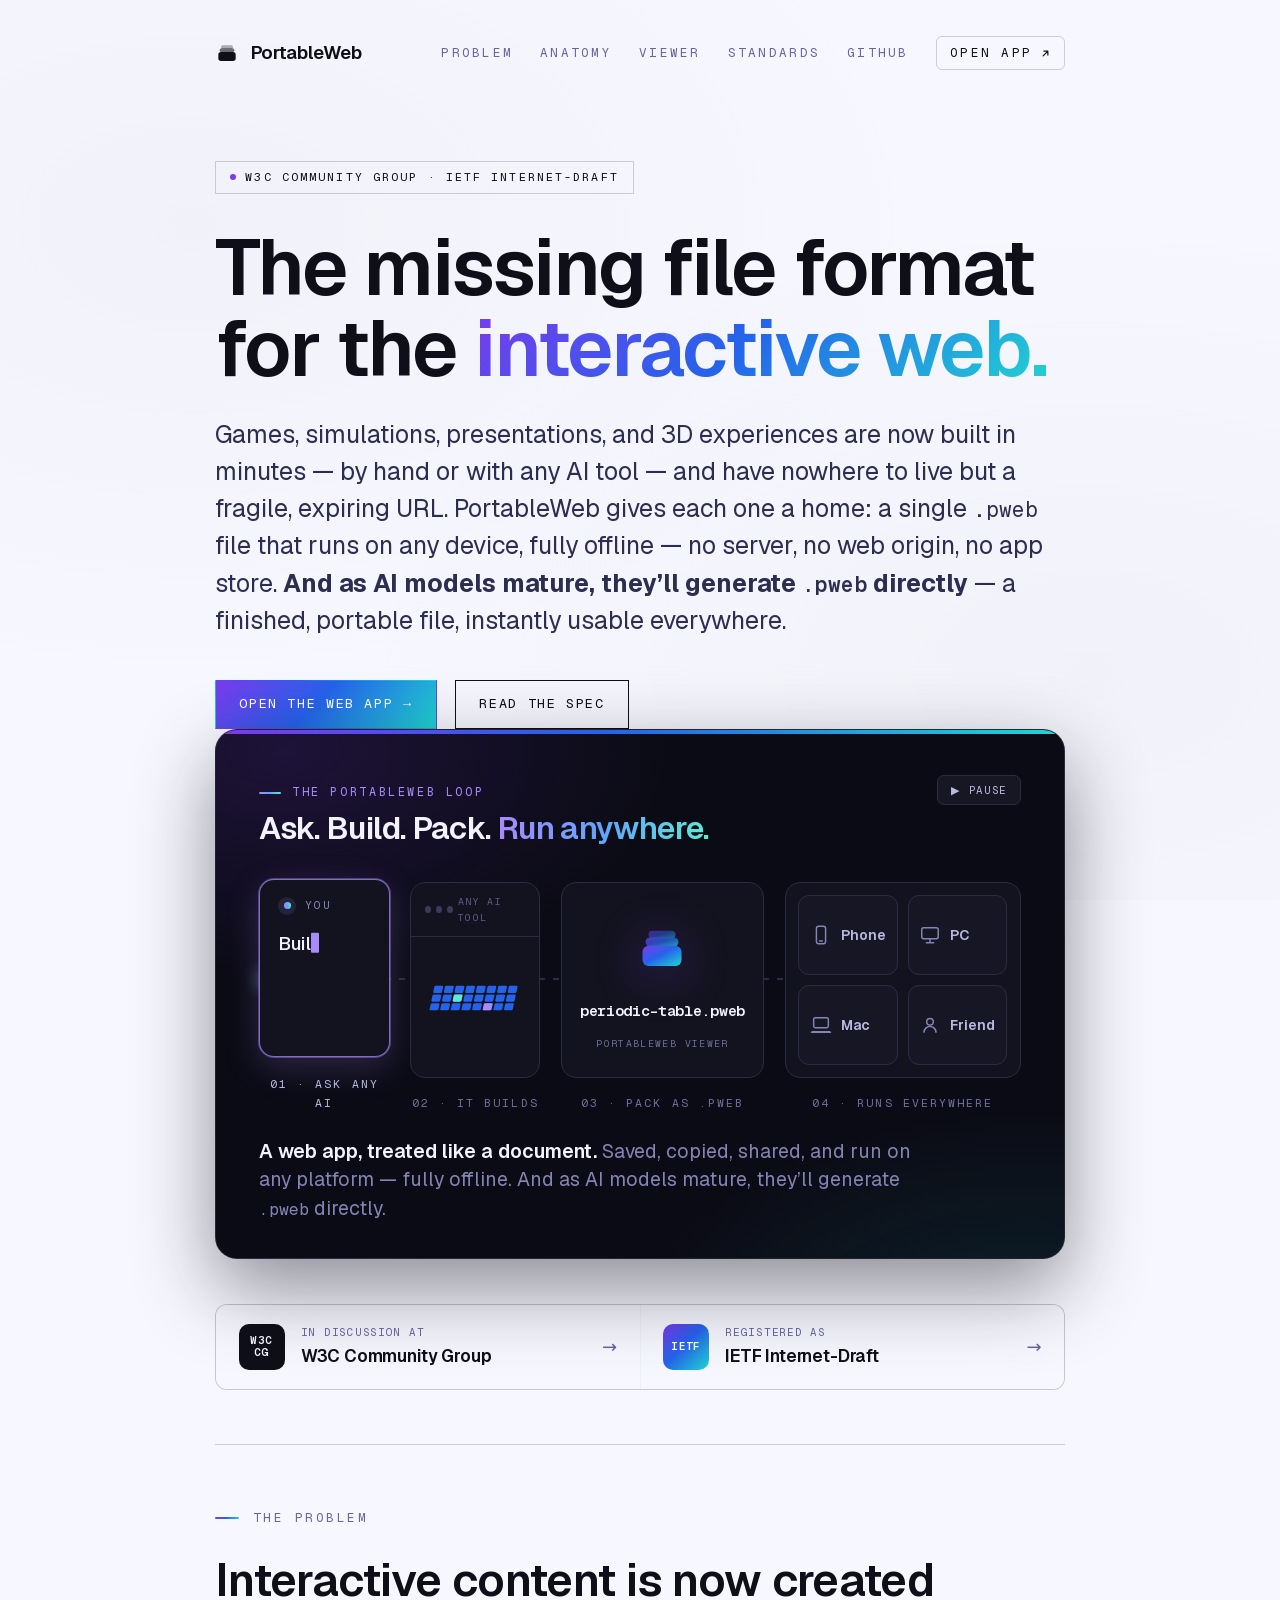
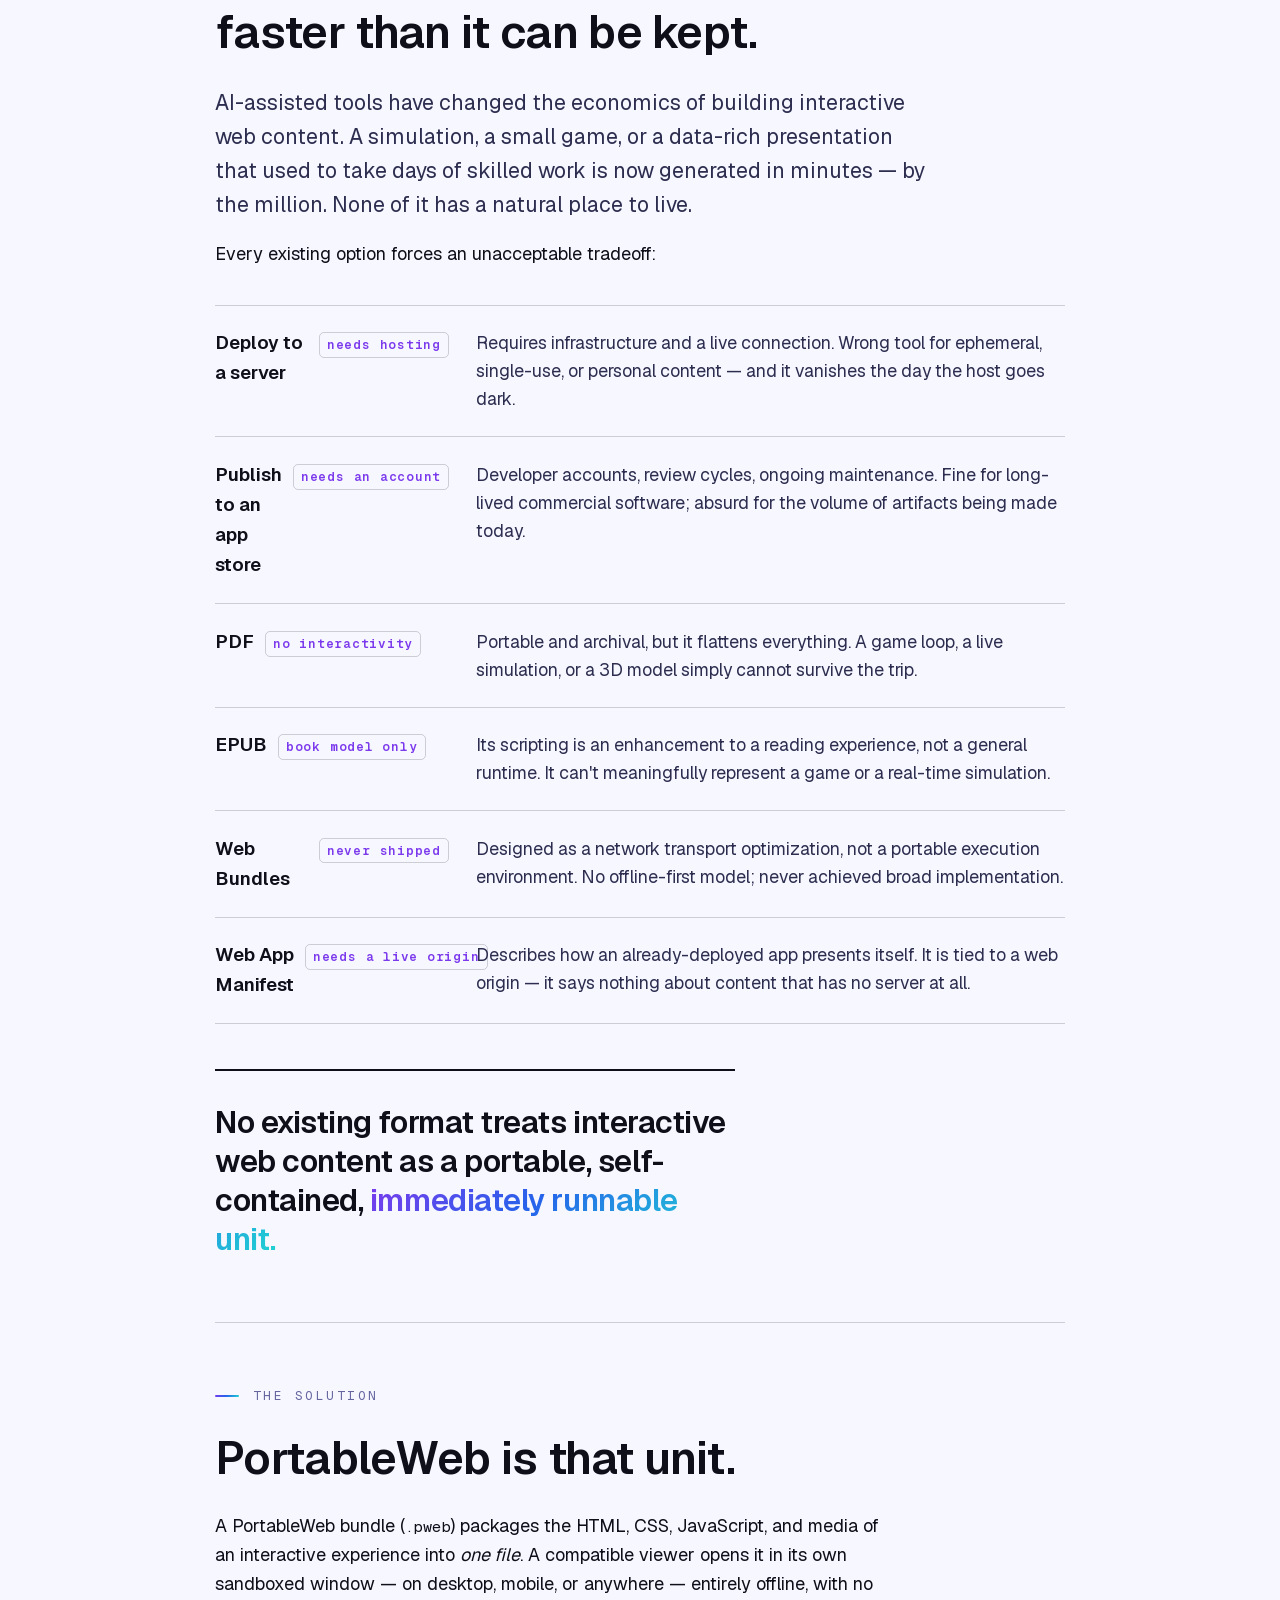
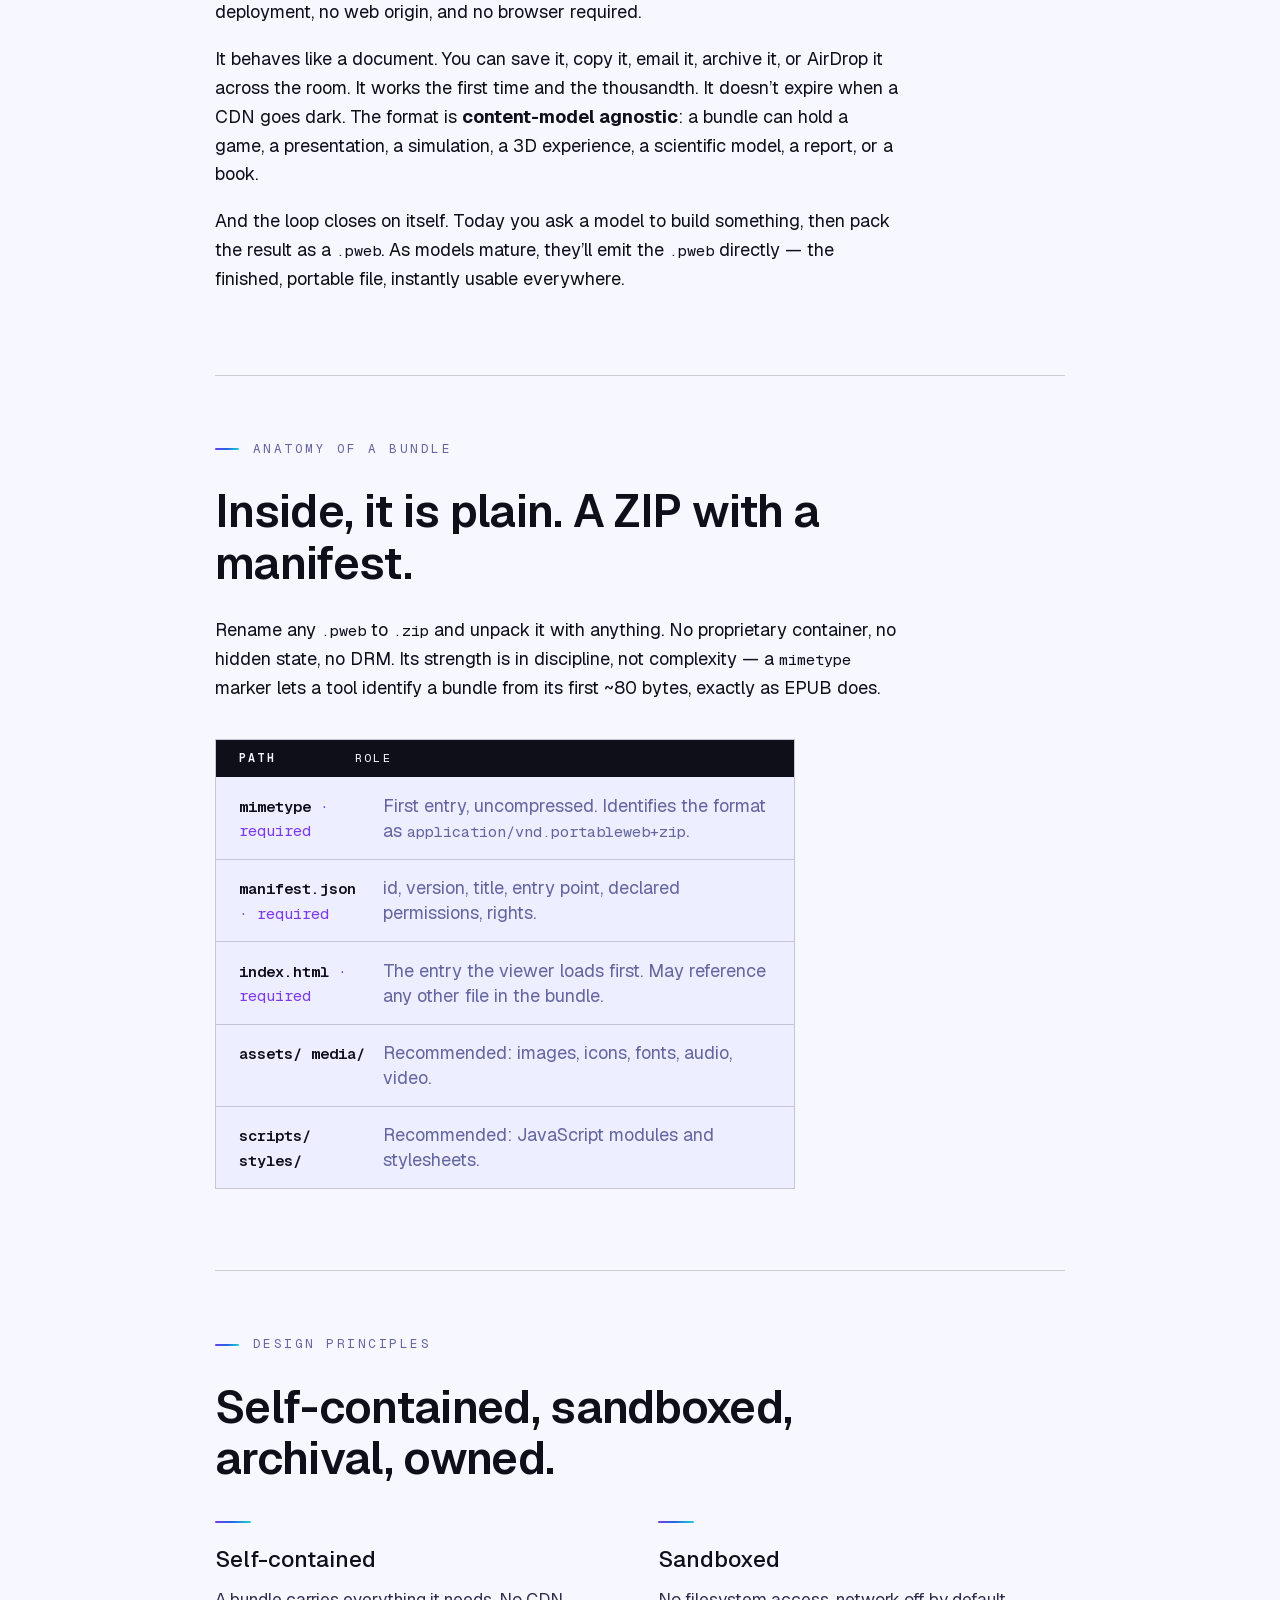
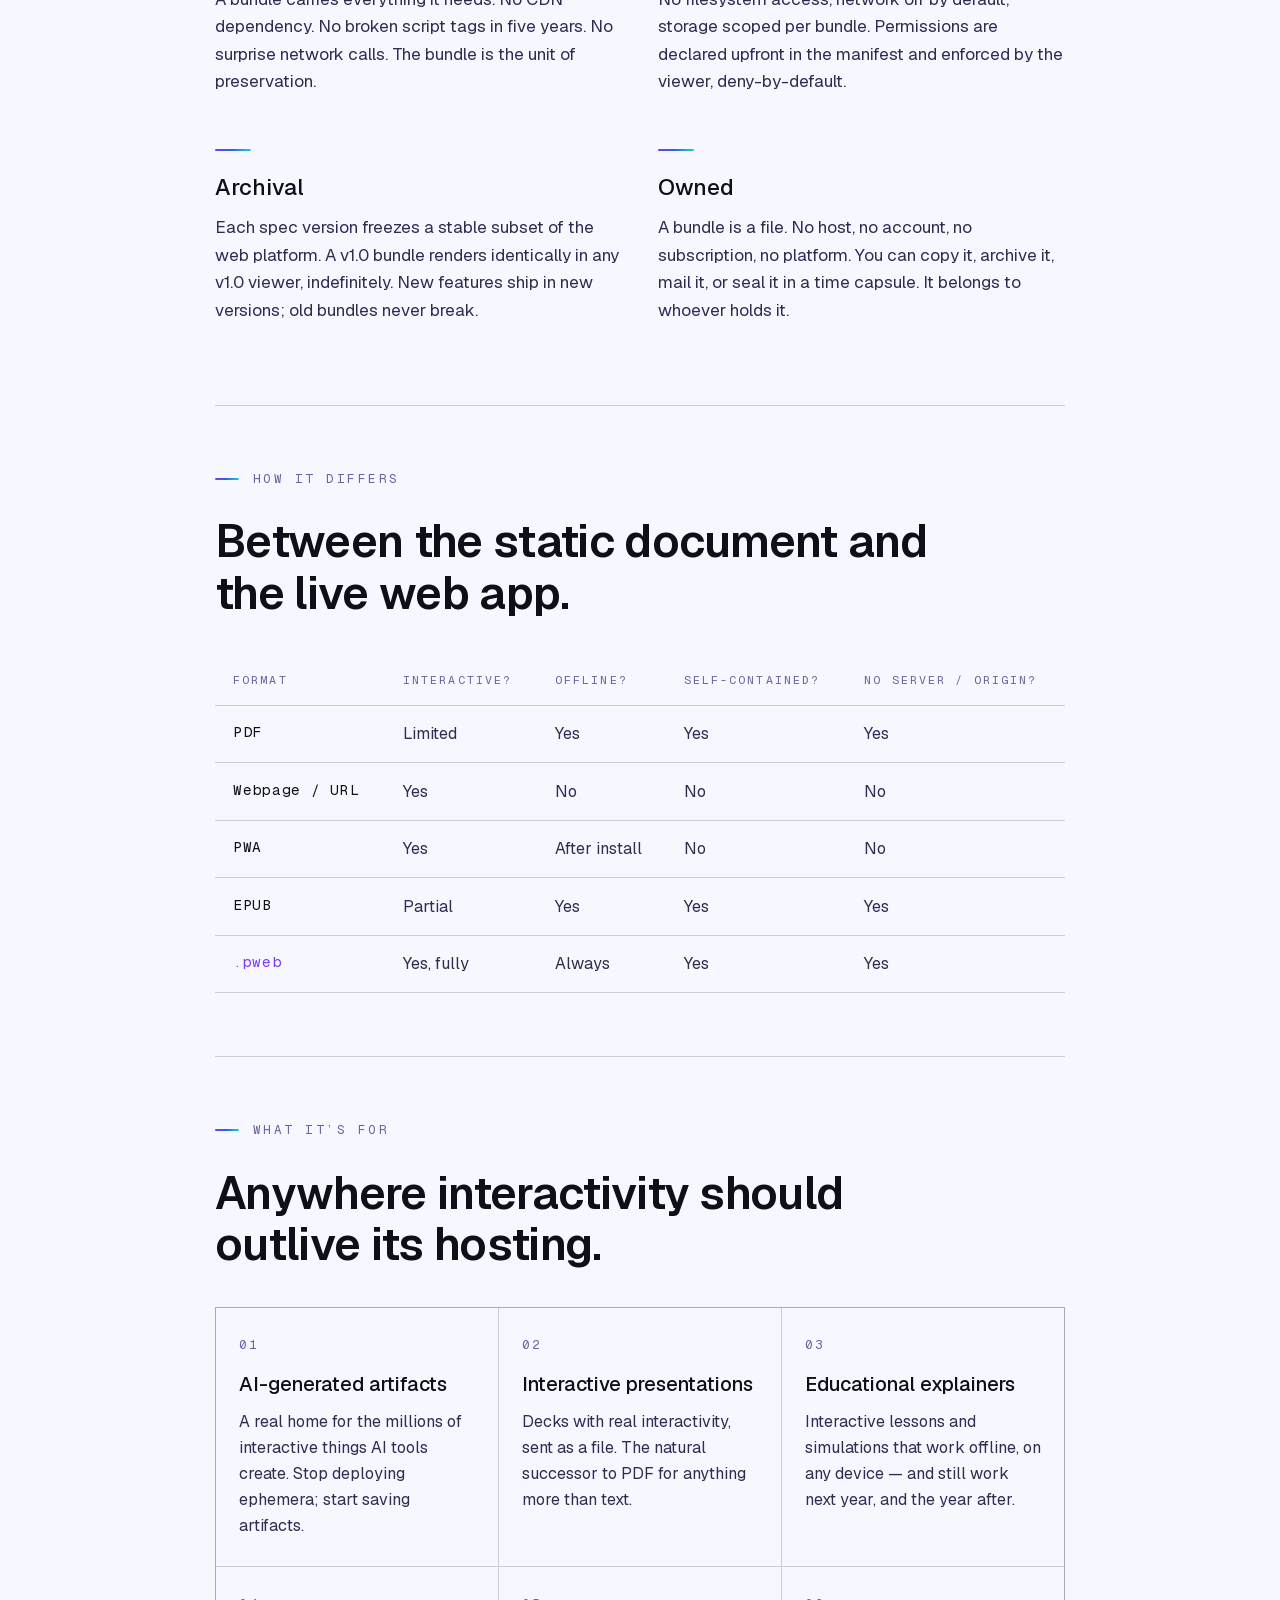
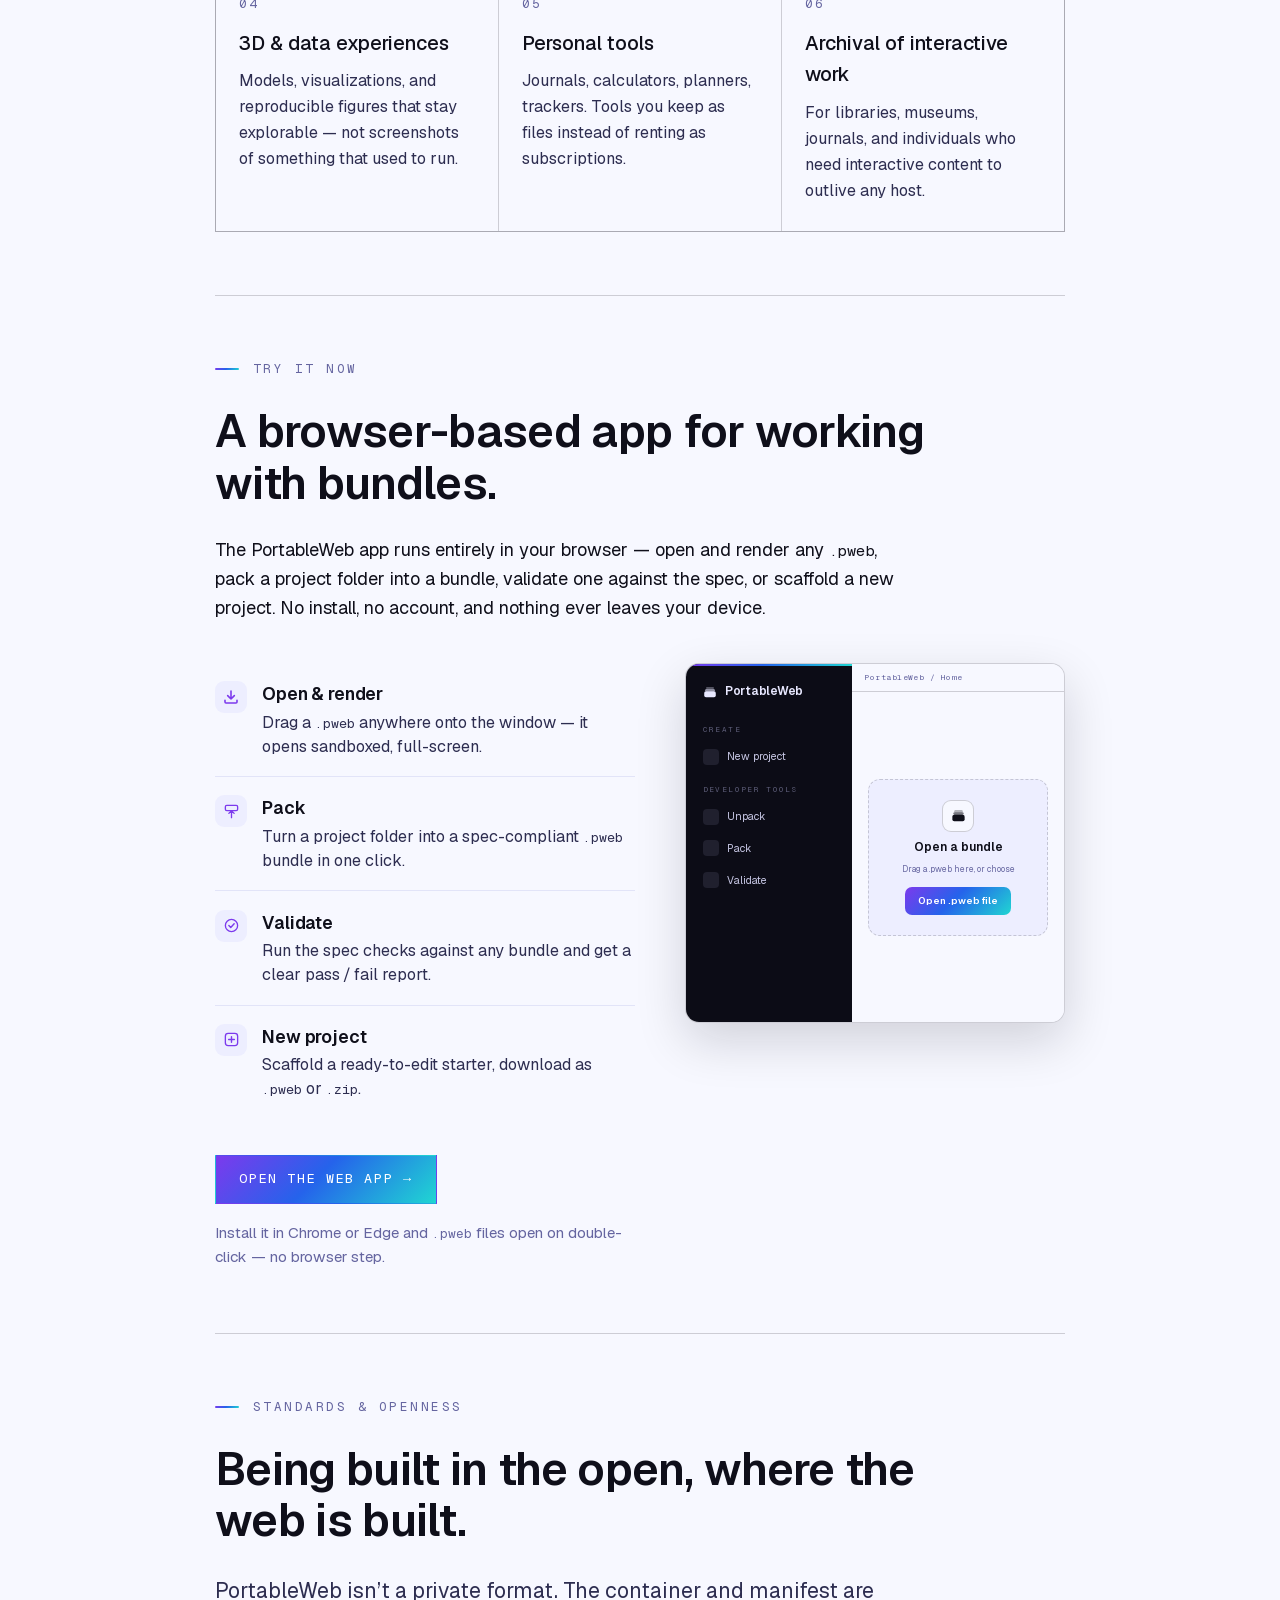
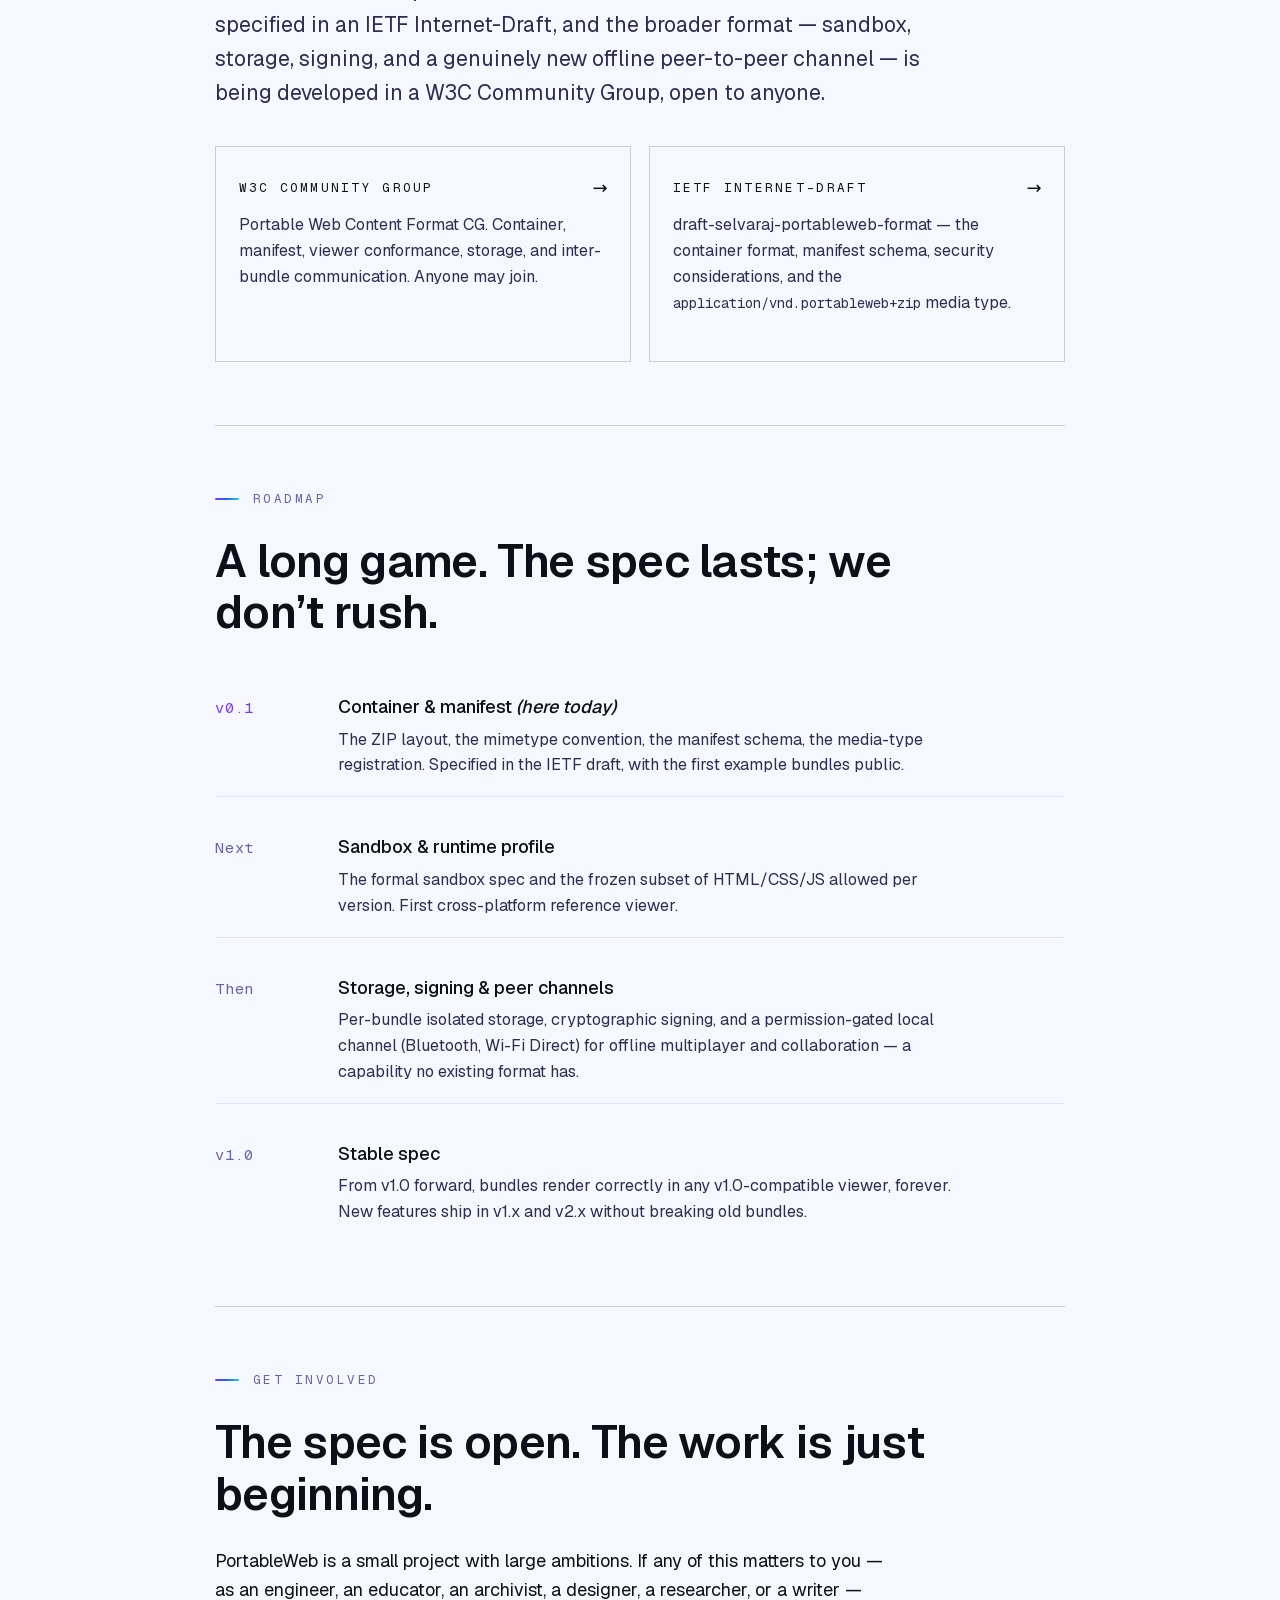
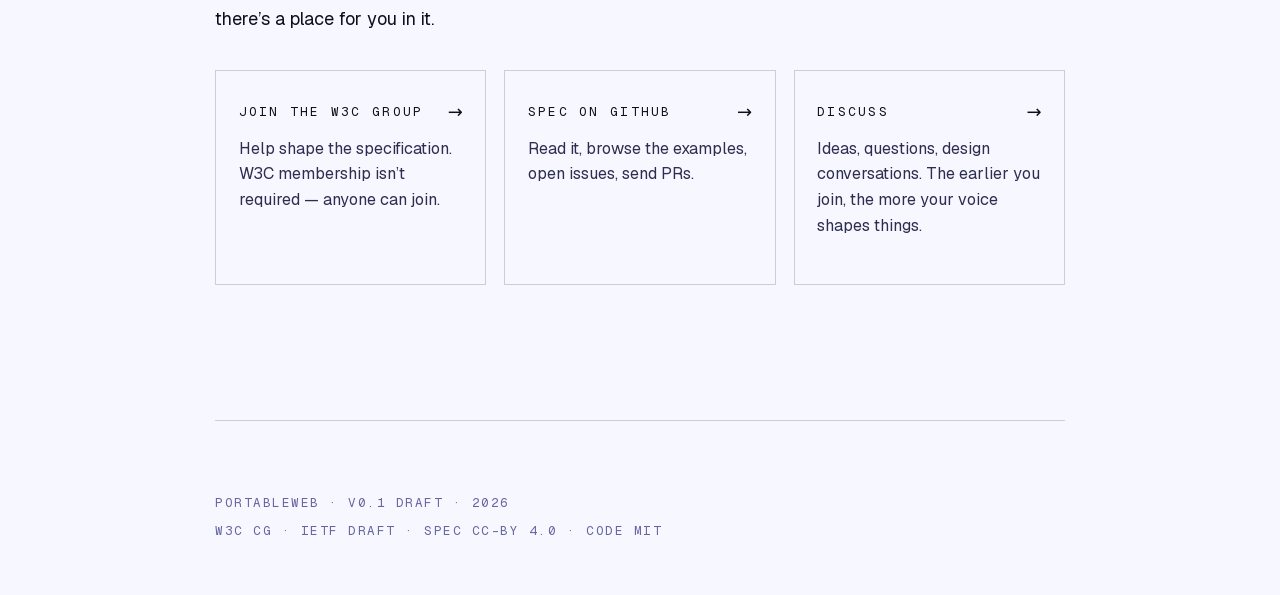
==== commit 681660c8: "local fonts" ====
--- a/docs/index.html
+++ b/docs/index.html
@@ -32,9 +32,7 @@
   <link rel="icon" href="/icons/icon.svg" type="image/svg+xml">
   <link rel="apple-touch-icon" href="/icons/apple-touch-icon.png">
 
-  <link rel="preconnect" href="https://fonts.googleapis.com">
-  <link rel="preconnect" href="https://fonts.gstatic.com" crossorigin>
-  <link href="https://fonts.googleapis.com/css2?family=Geist:wght@400;500;600;700&family=Geist+Mono:wght@400;500;600&display=swap" rel="stylesheet">
+  <link rel="stylesheet" href="fonts/fonts.css">
 
   <link rel="stylesheet" href="site.css">
   <link rel="stylesheet" href="flow.css">
--- a/docs/fonts/fonts.css
+++ b/docs/fonts/fonts.css
@@ -0,0 +1,23 @@
+/* Geist — cyrillic-ext */
+@font-face { font-family: 'Geist'; font-style: normal; font-weight: 400 700; font-display: swap; src: url('geist-cyrillic-ext.woff2') format('woff2'); unicode-range: U+0460-052F, U+1C80-1C8A, U+20B4, U+2DE0-2DFF, U+A640-A69F, U+FE2E-FE2F; }
+/* Geist — cyrillic */
+@font-face { font-family: 'Geist'; font-style: normal; font-weight: 400 700; font-display: swap; src: url('geist-cyrillic.woff2') format('woff2'); unicode-range: U+0301, U+0400-045F, U+0490-0491, U+04B0-04B1, U+2116; }
+/* Geist — vietnamese */
+@font-face { font-family: 'Geist'; font-style: normal; font-weight: 400 700; font-display: swap; src: url('geist-vietnamese.woff2') format('woff2'); unicode-range: U+0102-0103, U+0110-0111, U+0128-0129, U+0168-0169, U+01A0-01A1, U+01AF-01B0, U+0300-0301, U+0303-0304, U+0308-0309, U+0323, U+0329, U+1EA0-1EF9, U+20AB; }
+/* Geist — latin-ext */
+@font-face { font-family: 'Geist'; font-style: normal; font-weight: 400 700; font-display: swap; src: url('geist-latin-ext.woff2') format('woff2'); unicode-range: U+0100-02BA, U+02BD-02C5, U+02C7-02CC, U+02CE-02D7, U+02DD-02FF, U+0304, U+0308, U+0329, U+1D00-1DBF, U+1E00-1E9F, U+1EF2-1EFF, U+2020, U+20A0-20AB, U+20AD-20C0, U+2113, U+2C60-2C7F, U+A720-A7FF; }
+/* Geist — latin */
+@font-face { font-family: 'Geist'; font-style: normal; font-weight: 400 700; font-display: swap; src: url('geist-latin.woff2') format('woff2'); unicode-range: U+0000-00FF, U+0131, U+0152-0153, U+02BB-02BC, U+02C6, U+02DA, U+02DC, U+0304, U+0308, U+0329, U+2000-206F, U+20AC, U+2122, U+2191, U+2193, U+2212, U+2215, U+FEFF, U+FFFD; }
+
+/* Geist Mono — cyrillic-ext */
+@font-face { font-family: 'Geist Mono'; font-style: normal; font-weight: 400 600; font-display: swap; src: url('geist-mono-cyrillic-ext.woff2') format('woff2'); unicode-range: U+0460-052F, U+1C80-1C8A, U+20B4, U+2DE0-2DFF, U+A640-A69F, U+FE2E-FE2F; }
+/* Geist Mono — cyrillic */
+@font-face { font-family: 'Geist Mono'; font-style: normal; font-weight: 400 600; font-display: swap; src: url('geist-mono-cyrillic.woff2') format('woff2'); unicode-range: U+0301, U+0400-045F, U+0490-0491, U+04B0-04B1, U+2116; }
+/* Geist Mono — symbols2 */
+@font-face { font-family: 'Geist Mono'; font-style: normal; font-weight: 400 600; font-display: swap; src: url('geist-mono-symbols2.woff2') format('woff2'); unicode-range: U+2000-2001, U+2004-2008, U+200A, U+23B8-23BD, U+2500-259F; }
+/* Geist Mono — vietnamese */
+@font-face { font-family: 'Geist Mono'; font-style: normal; font-weight: 400 600; font-display: swap; src: url('geist-mono-vietnamese.woff2') format('woff2'); unicode-range: U+0102-0103, U+0110-0111, U+0128-0129, U+0168-0169, U+01A0-01A1, U+01AF-01B0, U+0300-0301, U+0303-0304, U+0308-0309, U+0323, U+0329, U+1EA0-1EF9, U+20AB; }
+/* Geist Mono — latin-ext */
+@font-face { font-family: 'Geist Mono'; font-style: normal; font-weight: 400 600; font-display: swap; src: url('geist-mono-latin-ext.woff2') format('woff2'); unicode-range: U+0100-02BA, U+02BD-02C5, U+02C7-02CC, U+02CE-02D7, U+02DD-02FF, U+0304, U+0308, U+0329, U+1D00-1DBF, U+1E00-1E9F, U+1EF2-1EFF, U+2020, U+20A0-20AB, U+20AD-20C0, U+2113, U+2C60-2C7F, U+A720-A7FF; }
+/* Geist Mono — latin */
+@font-face { font-family: 'Geist Mono'; font-style: normal; font-weight: 400 600; font-display: swap; src: url('geist-mono-latin.woff2') format('woff2'); unicode-range: U+0000-00FF, U+0131, U+0152-0153, U+02BB-02BC, U+02C6, U+02DA, U+02DC, U+0304, U+0308, U+0329, U+2000-206F, U+20AC, U+2122, U+2191, U+2193, U+2212, U+2215, U+FEFF, U+FFFD; }
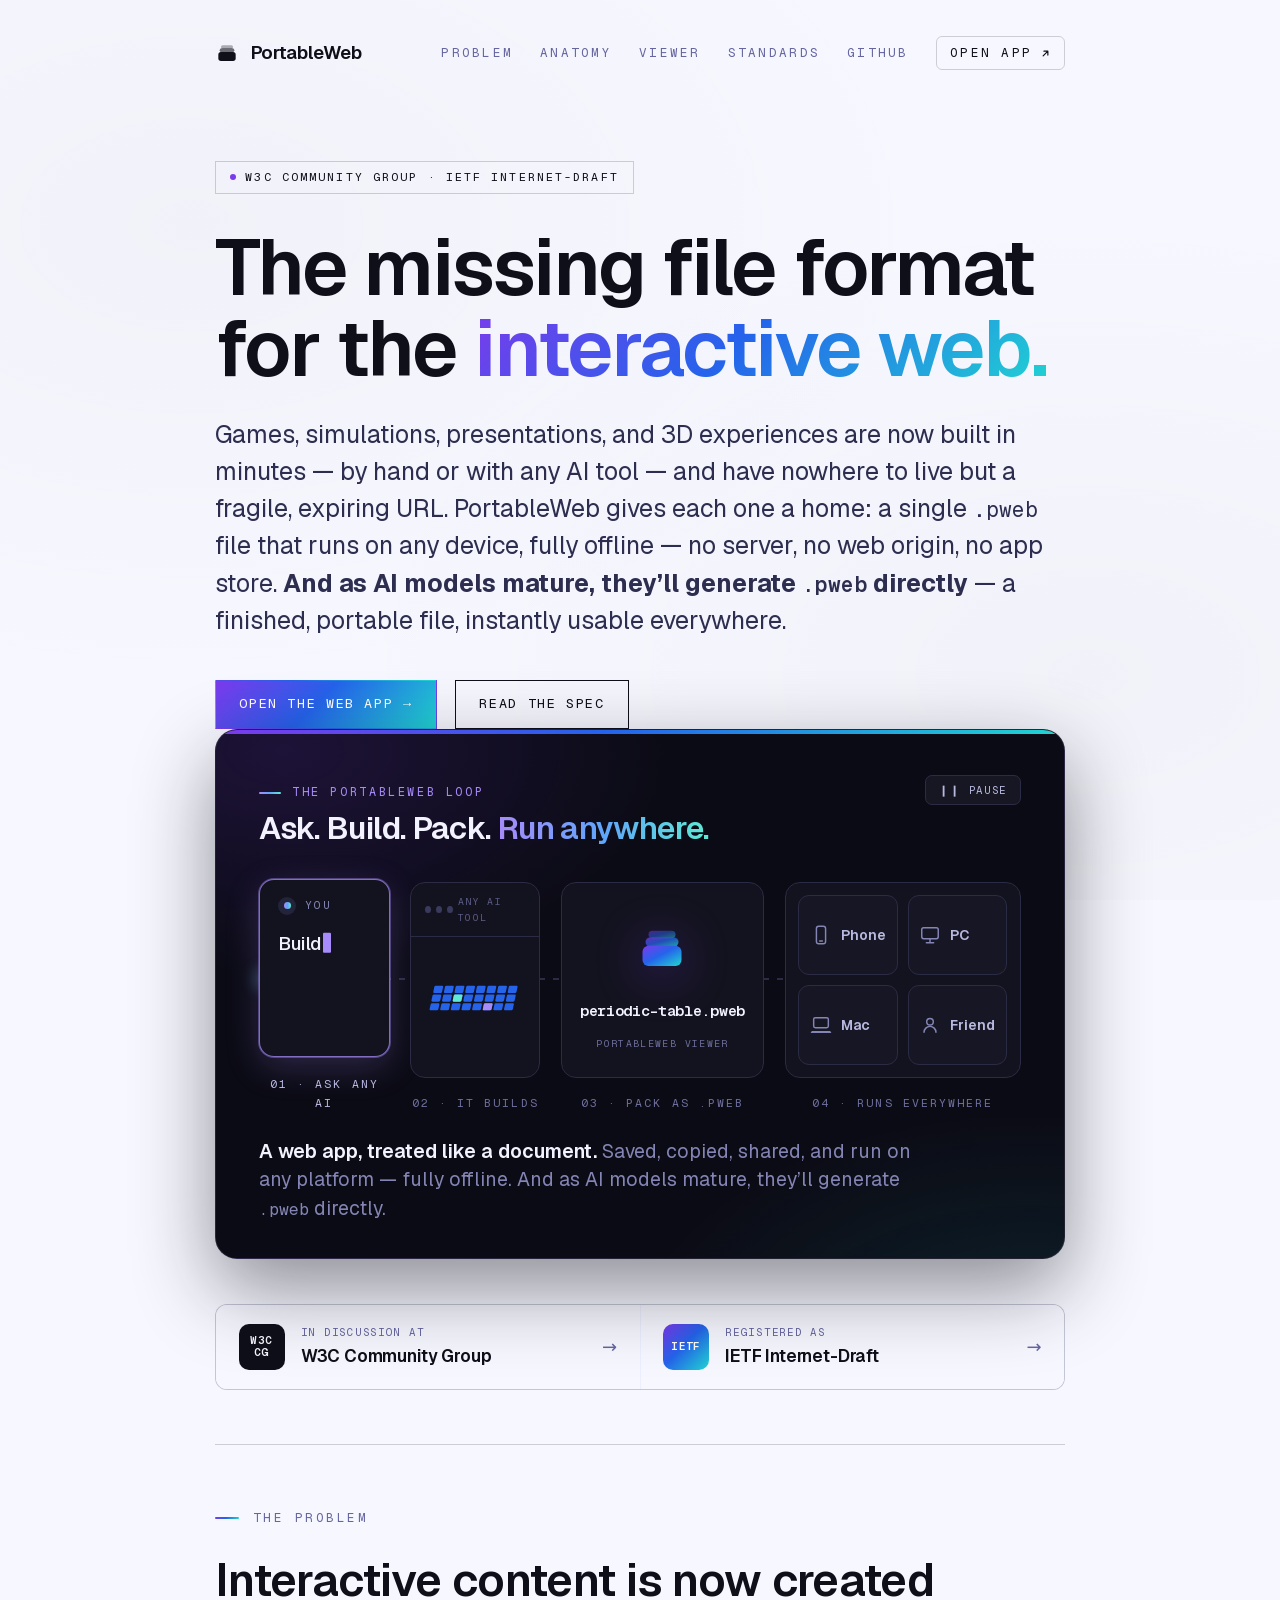
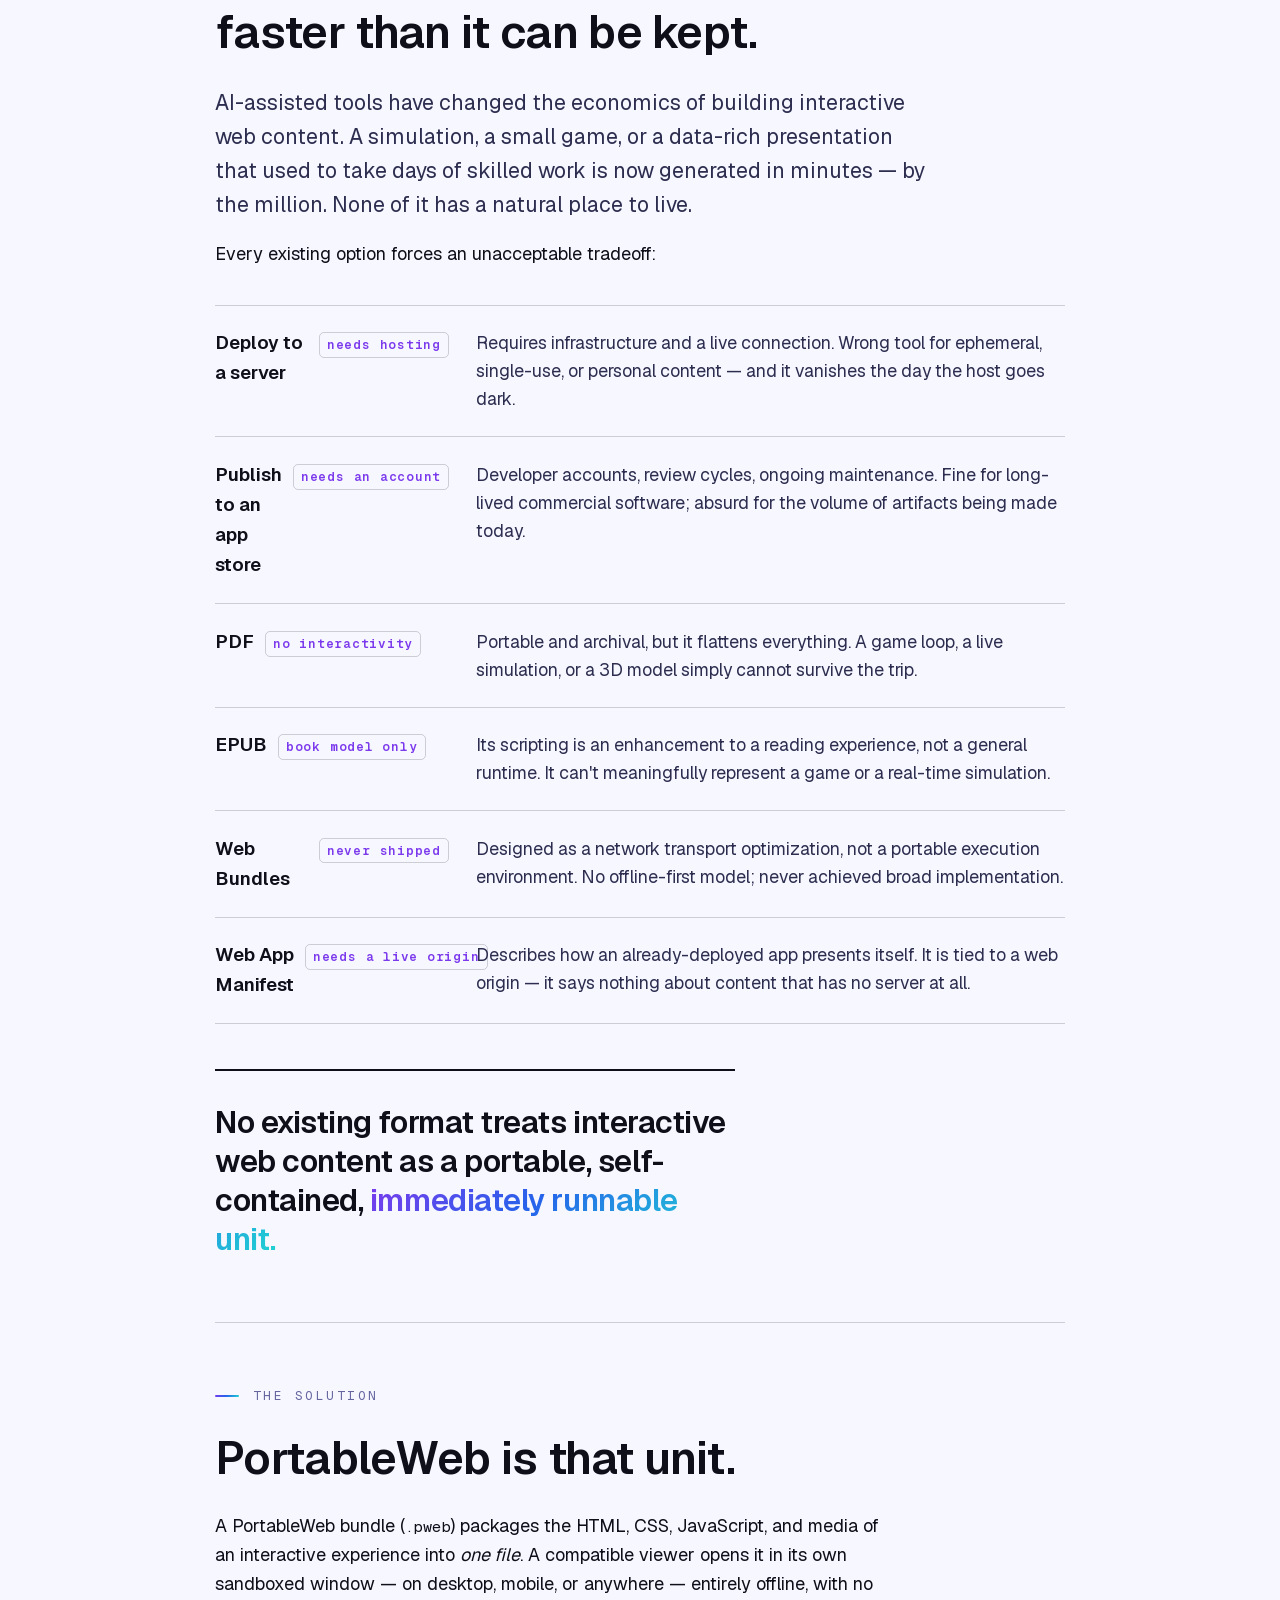
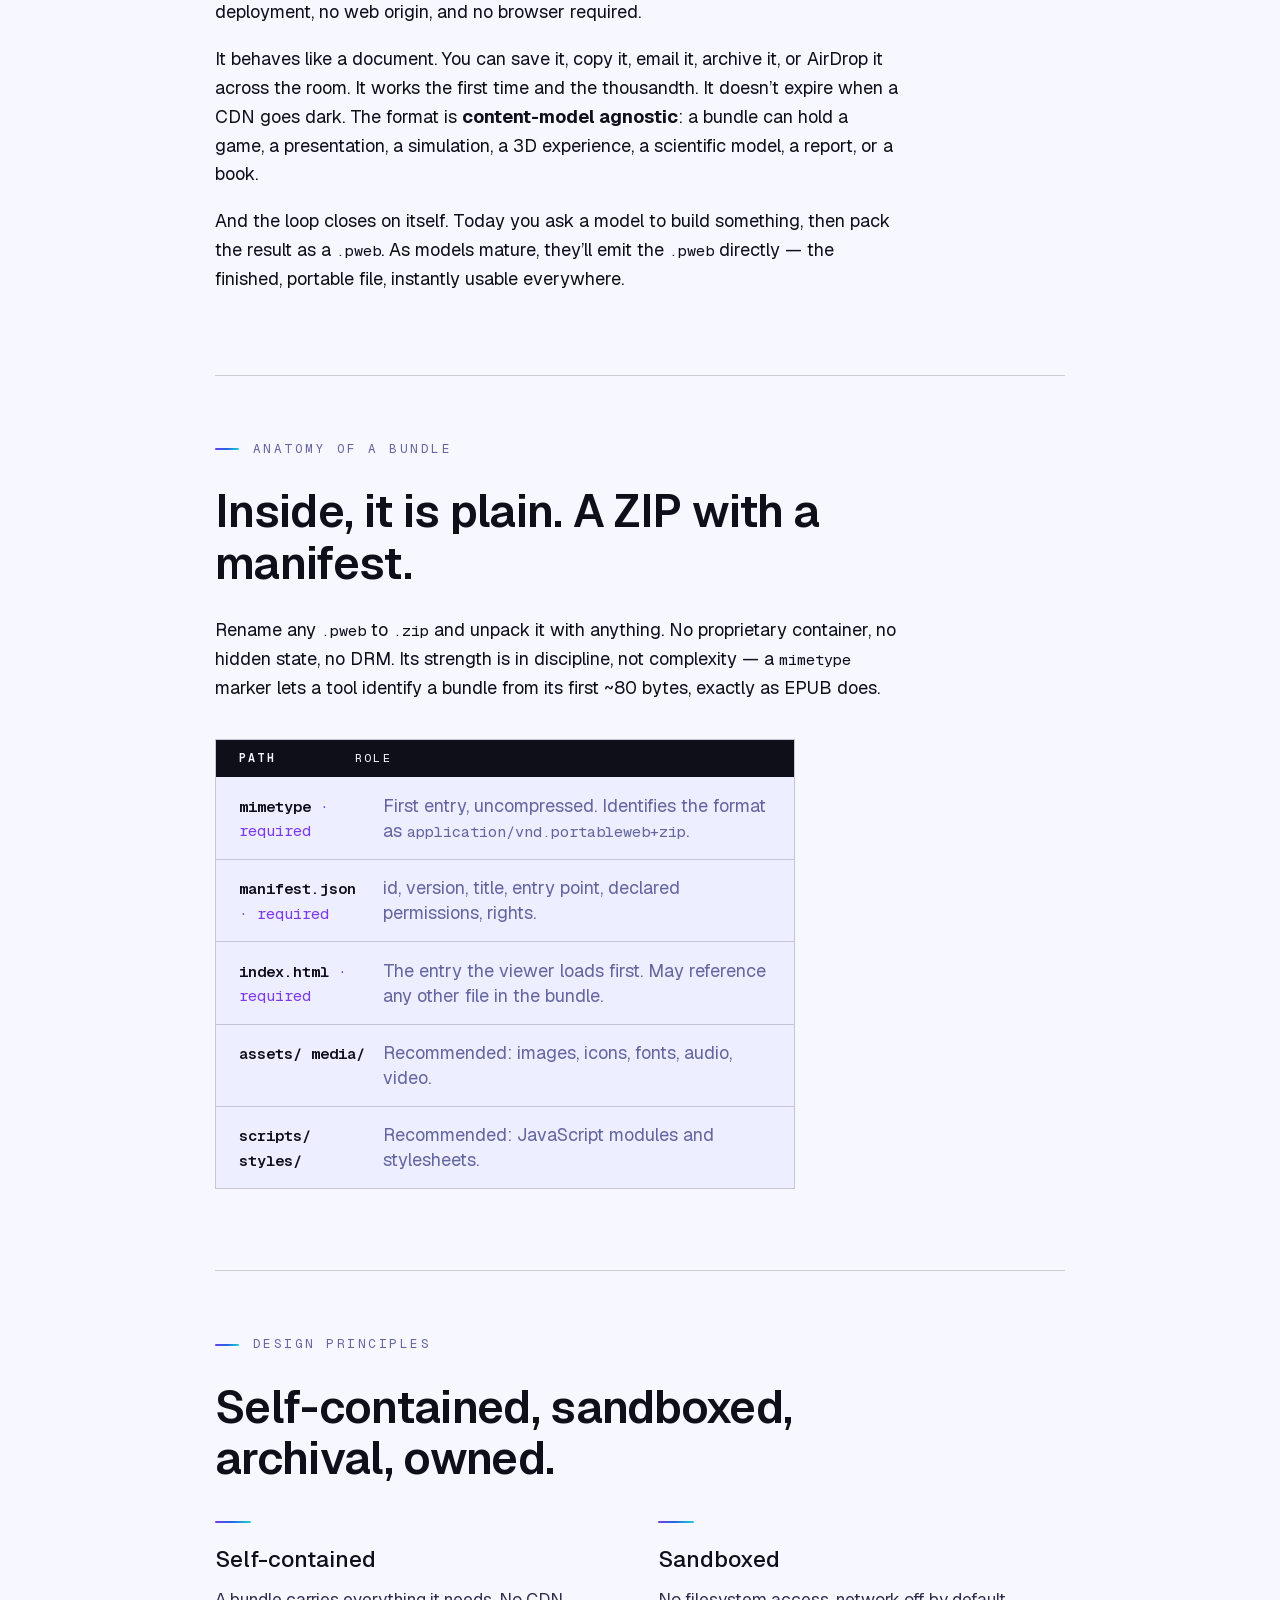
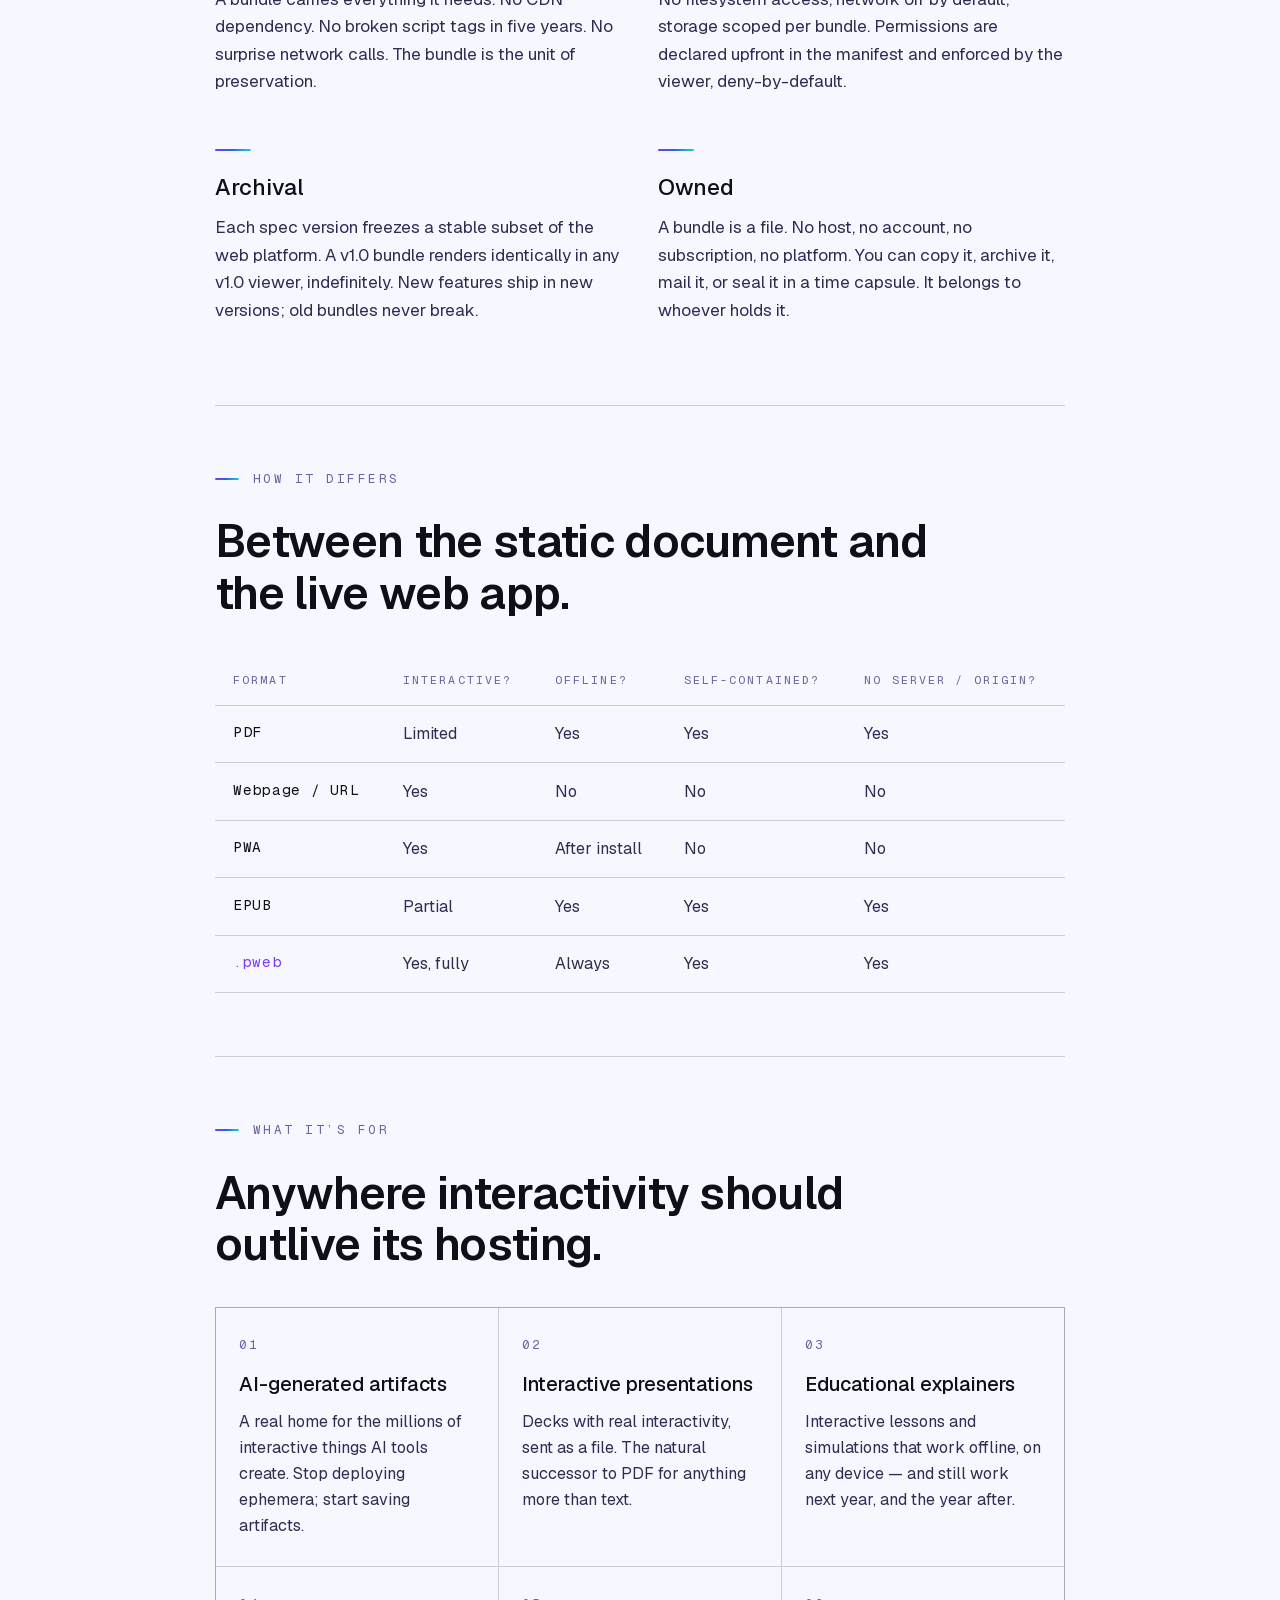
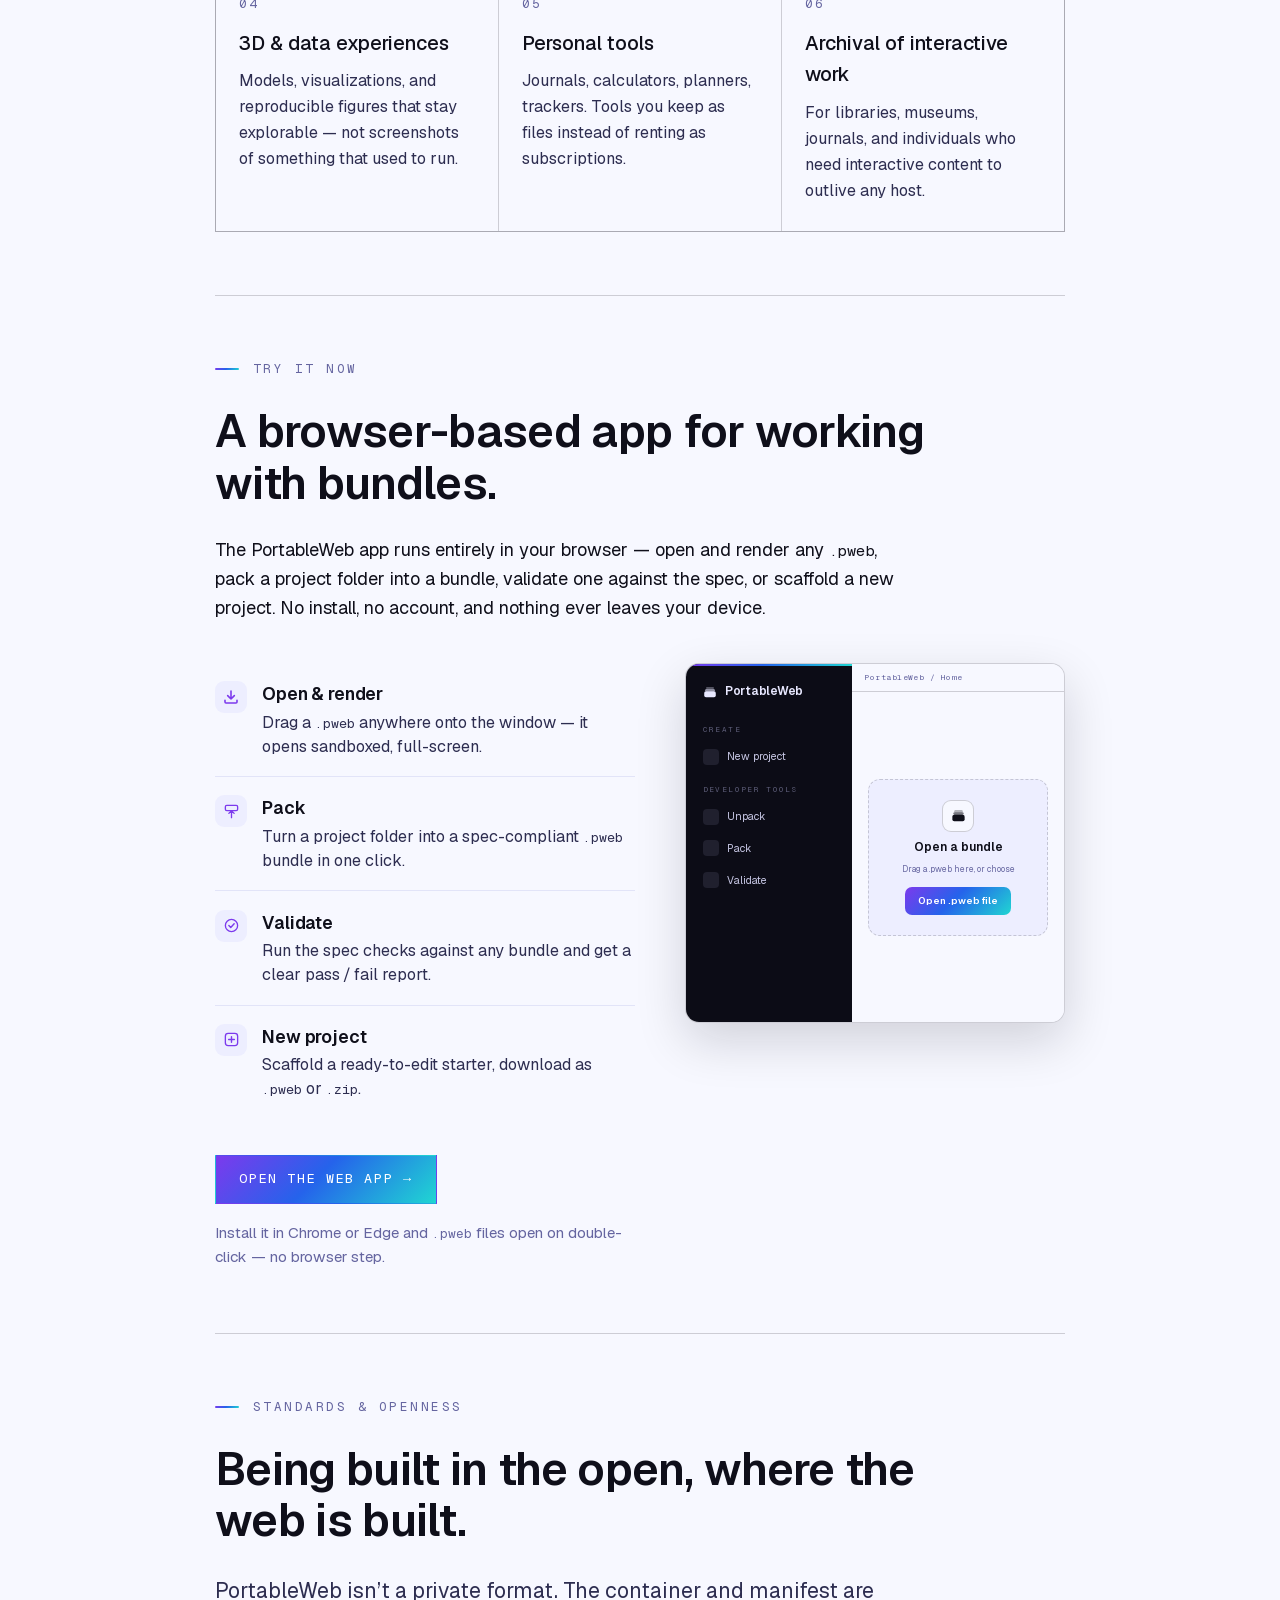
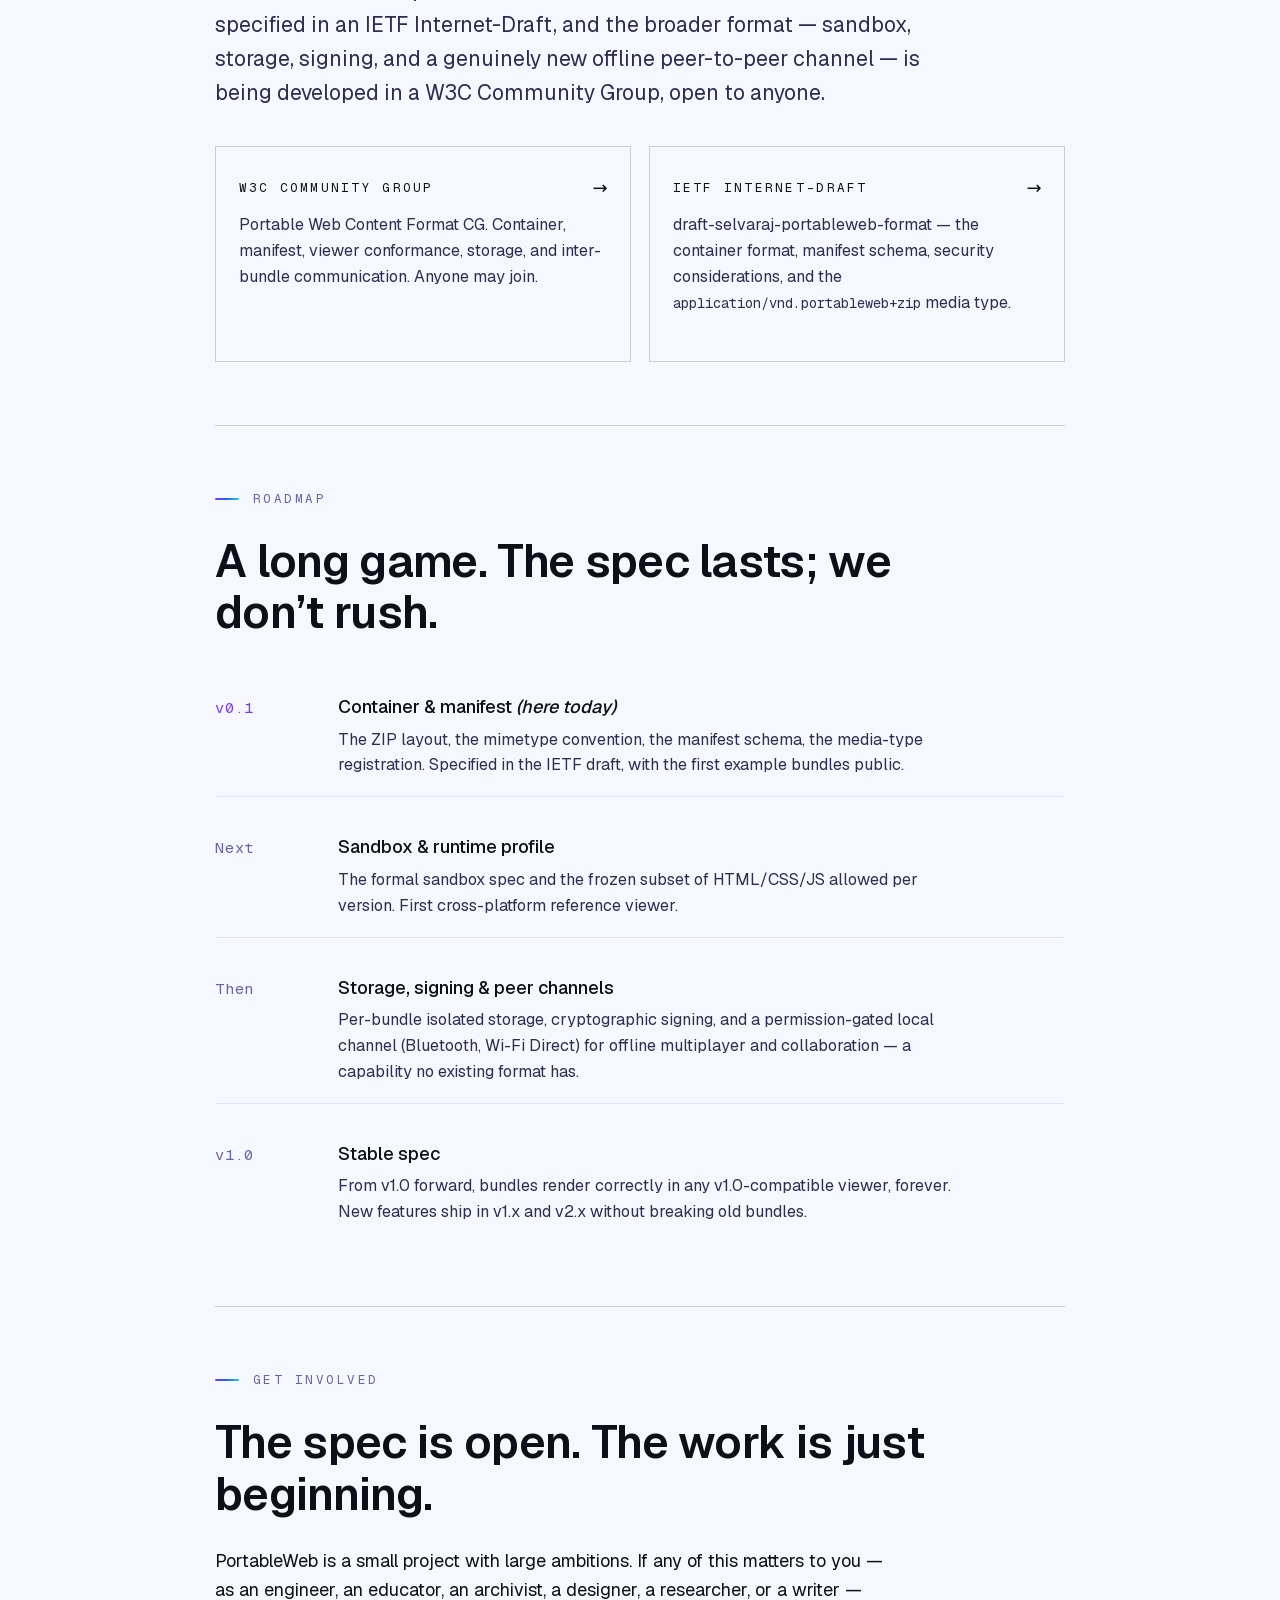
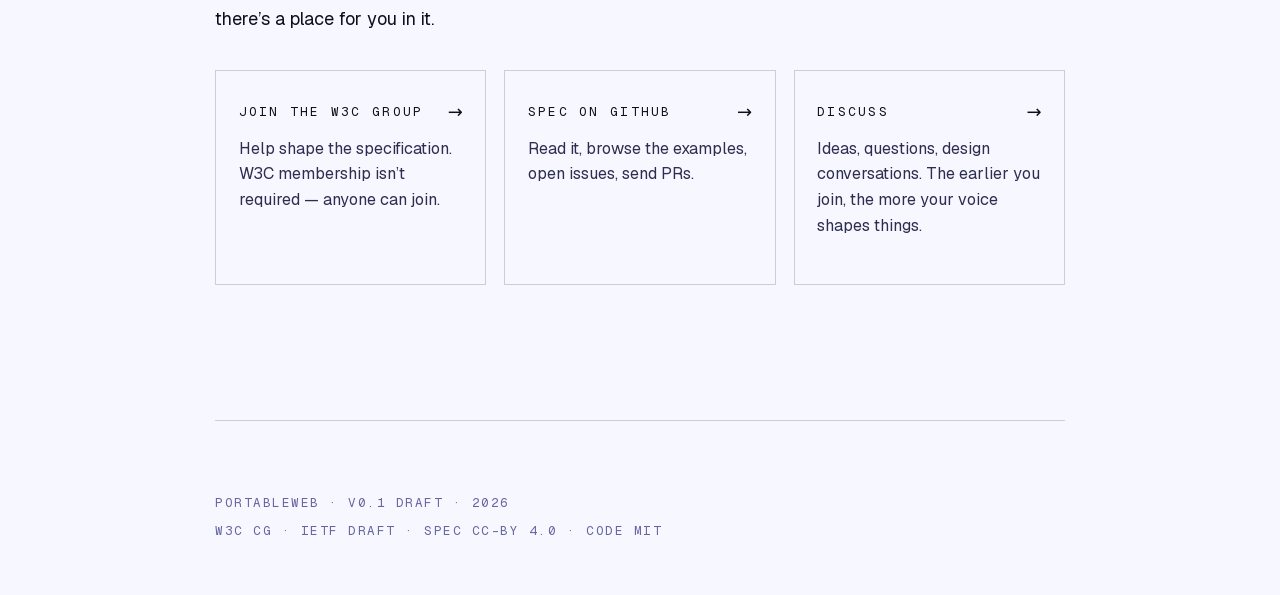
==== commit 1eae2abc: "Update discussion url" ====
--- a/docs/index.html
+++ b/docs/index.html
@@ -656,7 +656,7 @@
         <div class="link-card-top"><span class="link-title">Spec on GitHub</span><span class="link-arrow" aria-hidden="true">&rarr;</span></div>
         <p class="link-desc">Read it, browse the examples, open issues, send PRs.</p>
       </a>
-      <a class="link-card" href="https://github.com/portableweb/portableweb/discussions">
+      <a class="link-card" href="https://github.com/portableweb/discussions">
         <div class="link-card-top"><span class="link-title">Discuss</span><span class="link-arrow" aria-hidden="true">&rarr;</span></div>
         <p class="link-desc">Ideas, questions, design conversations. The earlier you join, the more your voice shapes things.</p>
       </a>
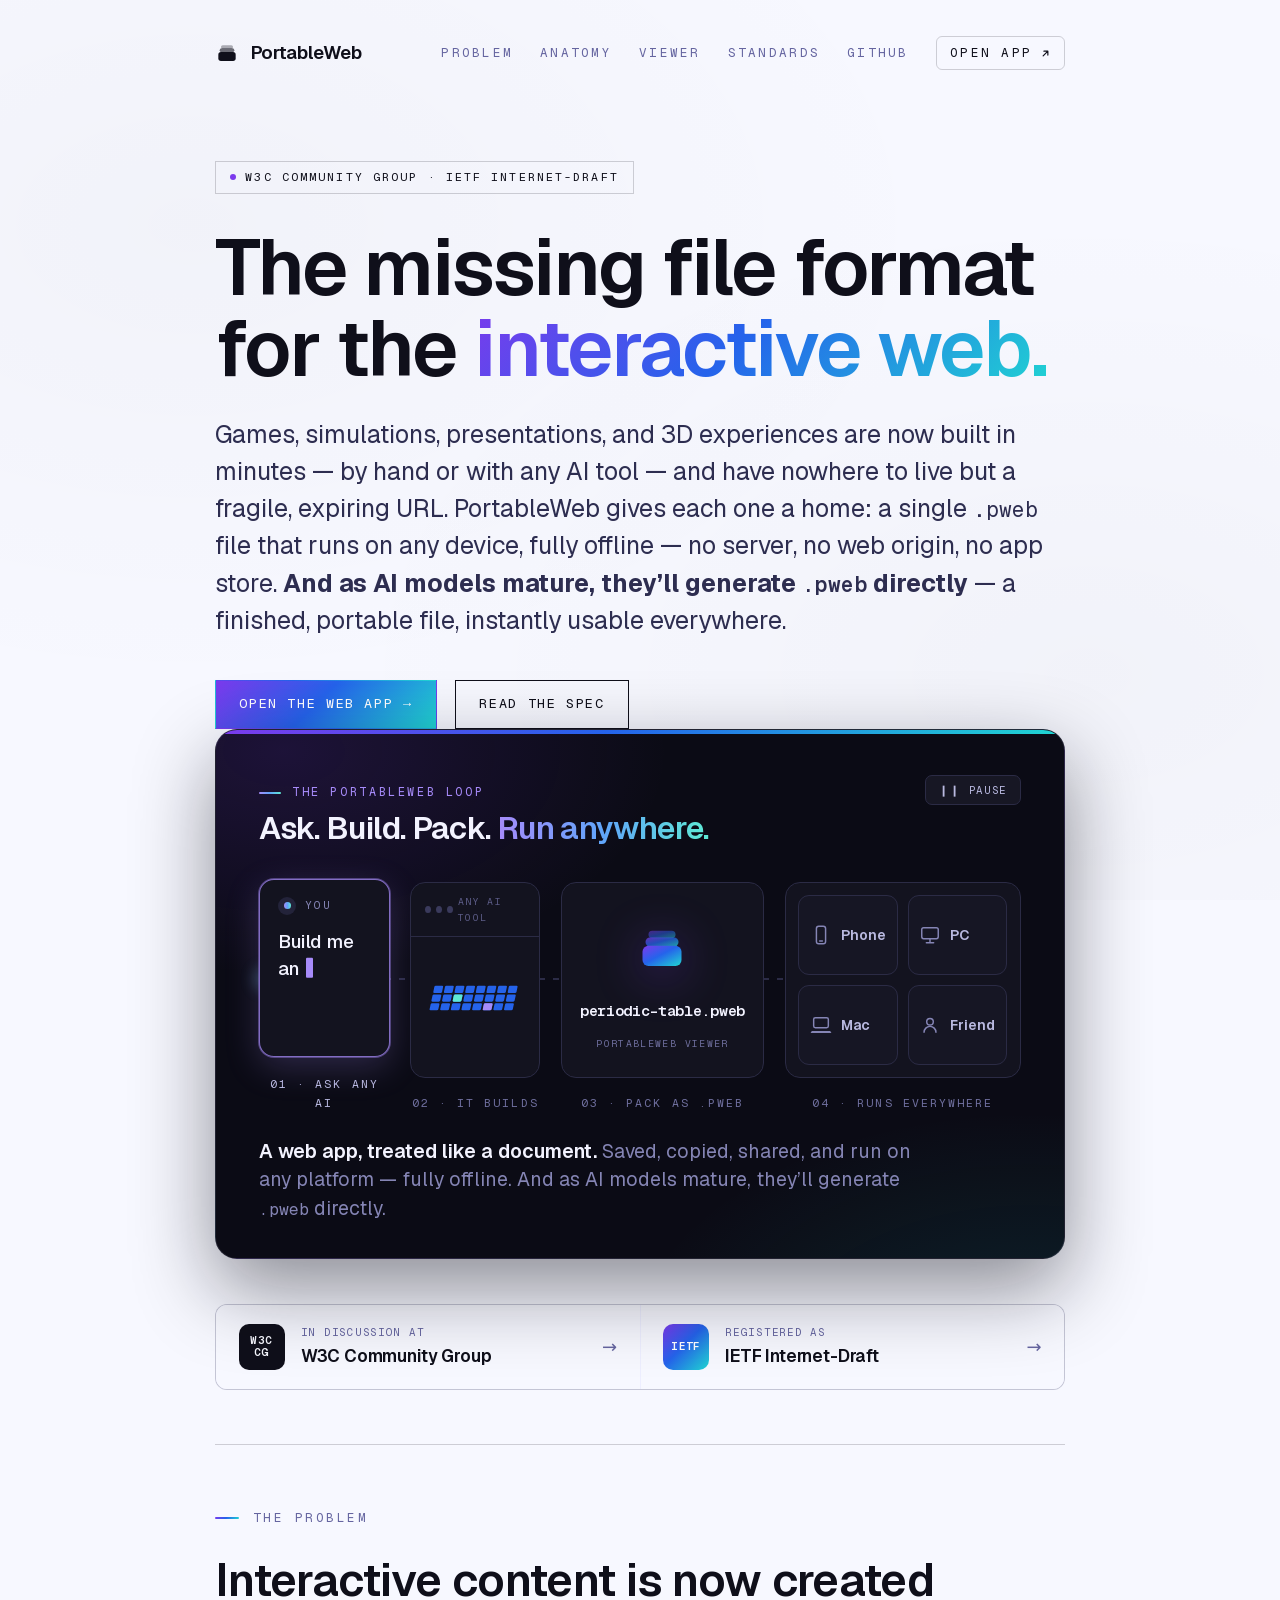
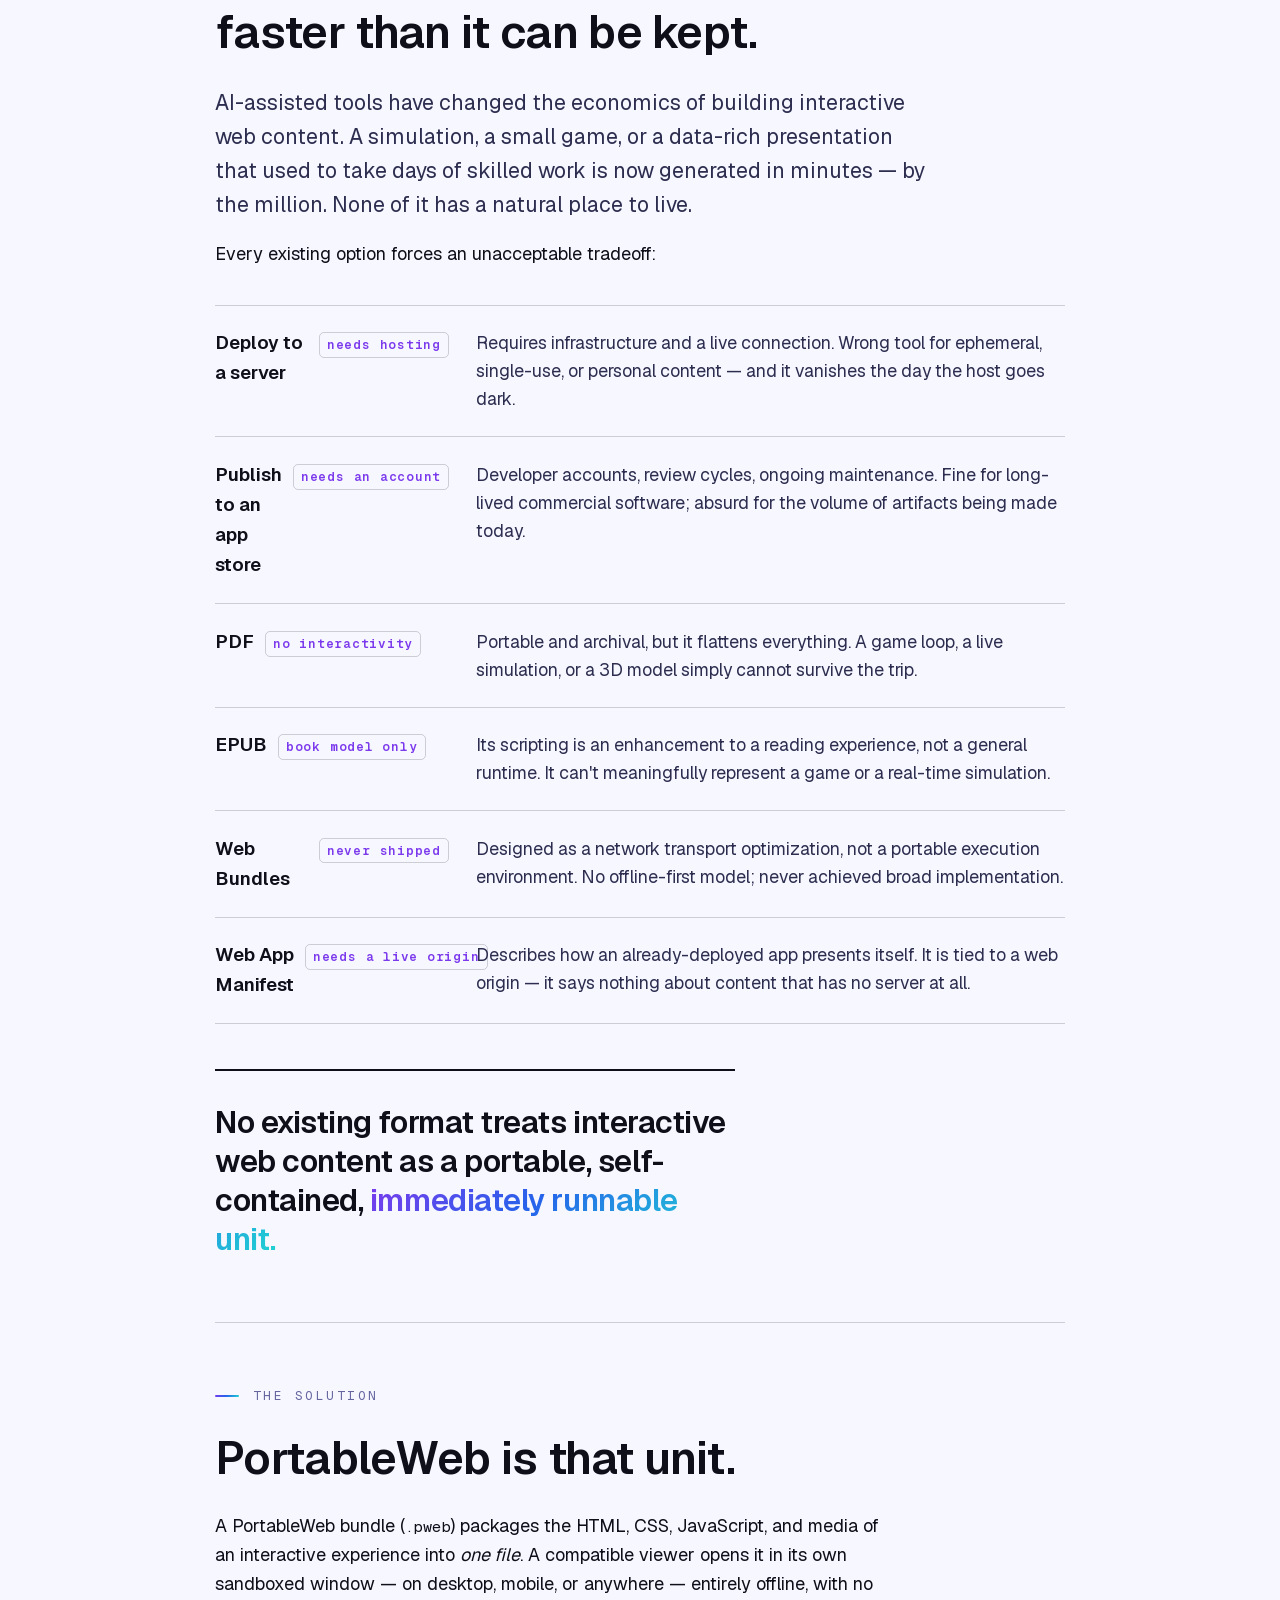
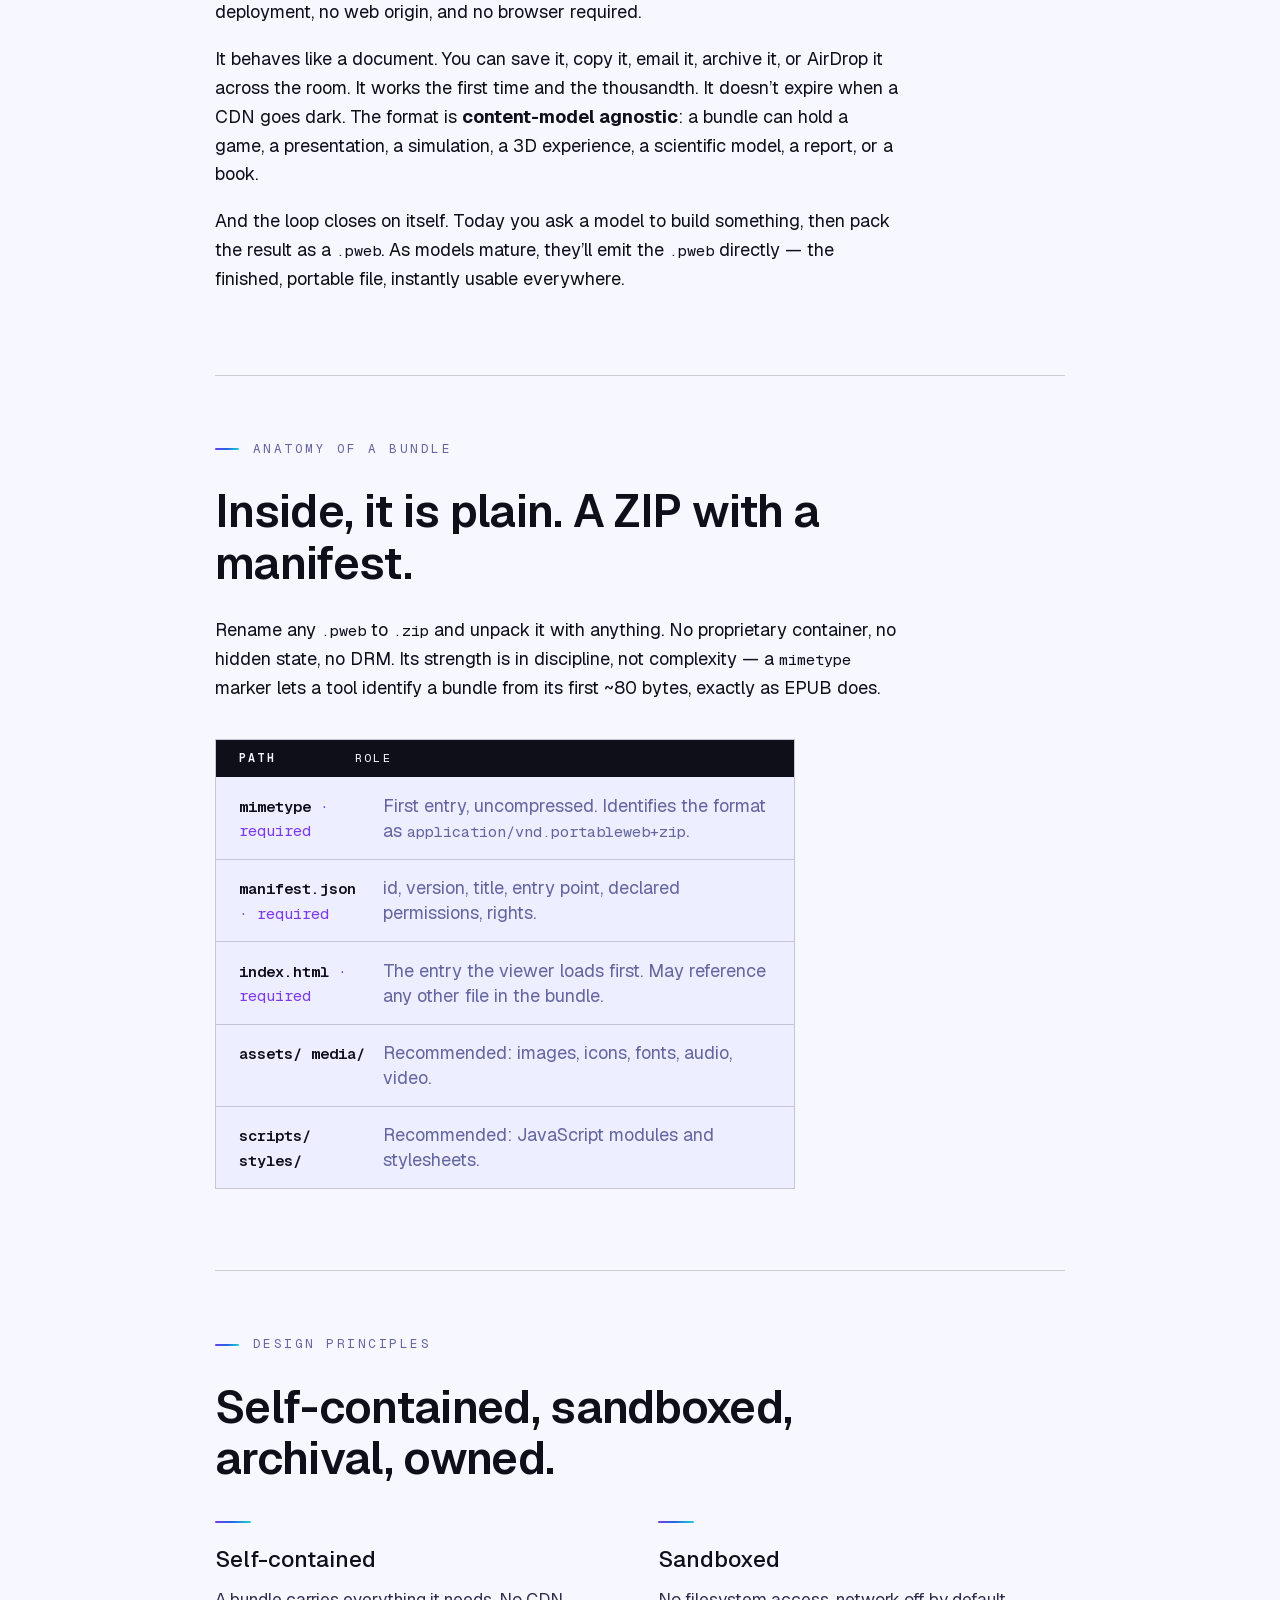
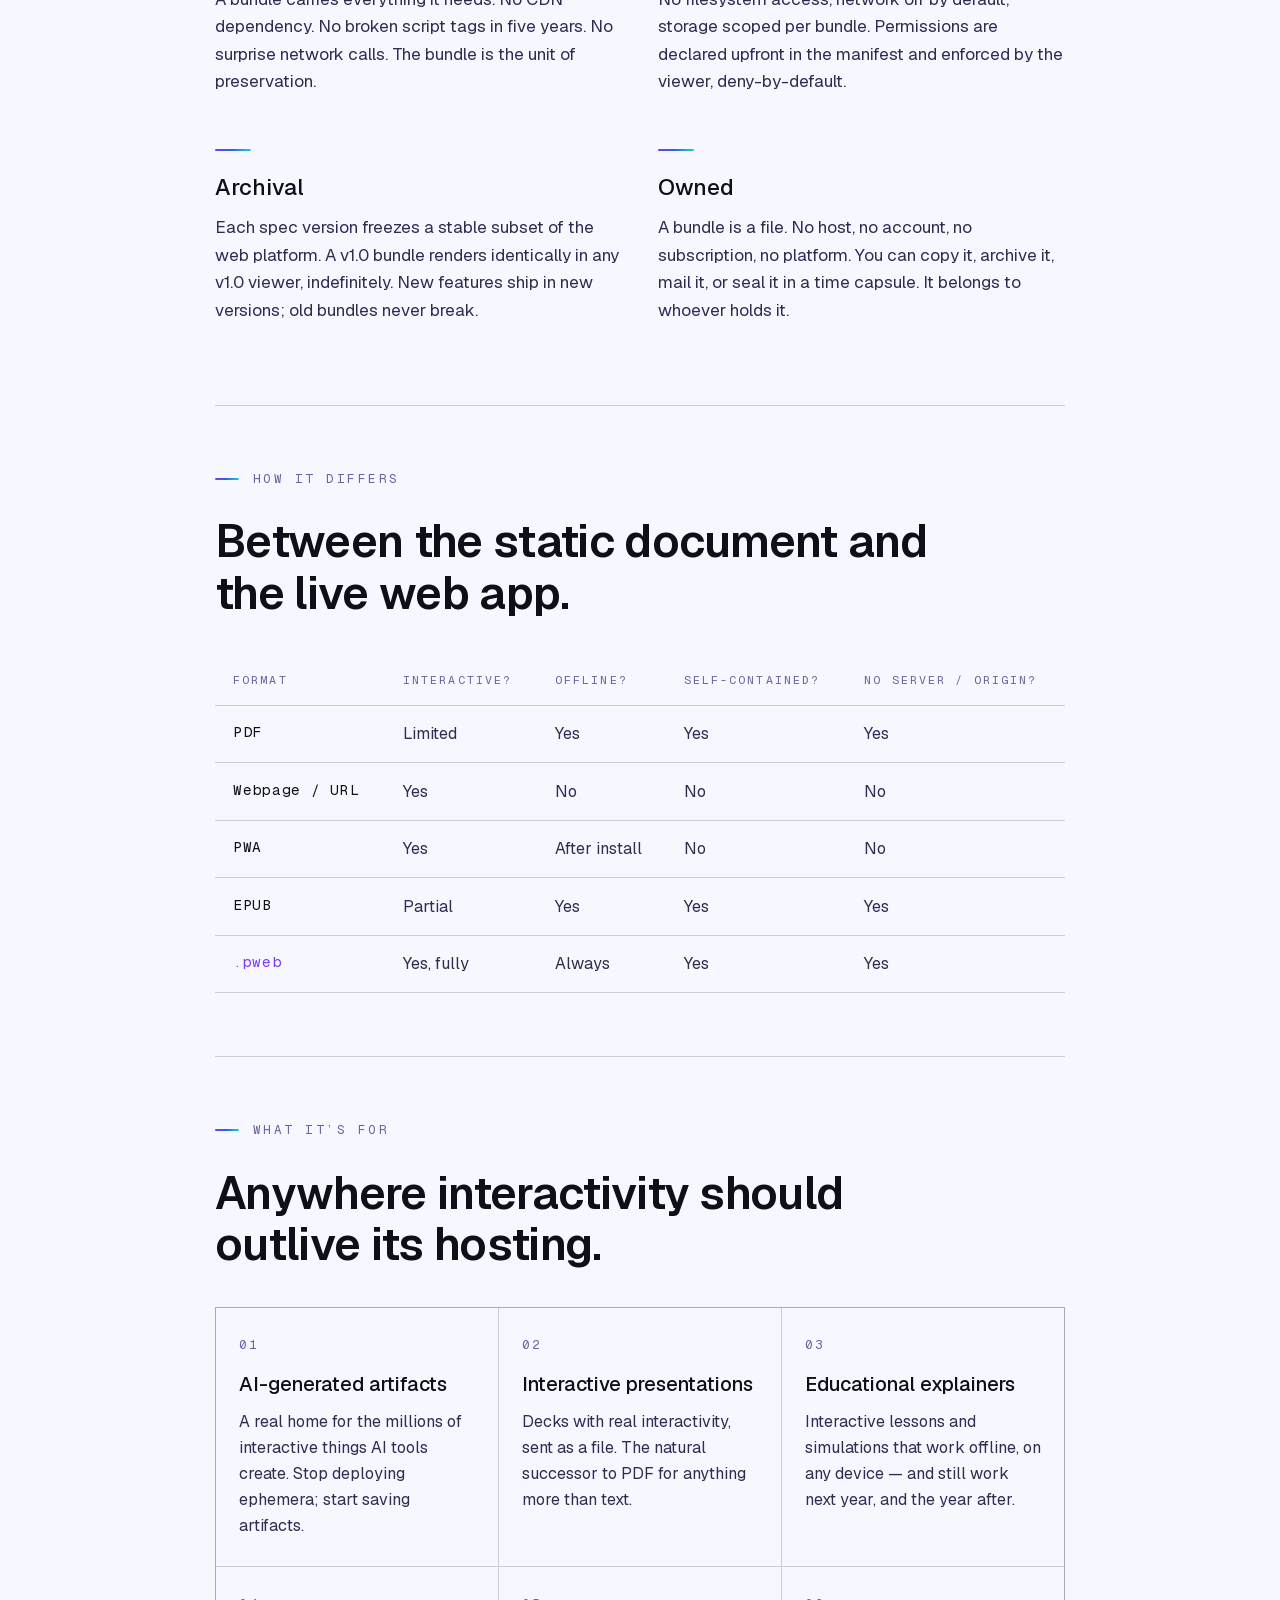
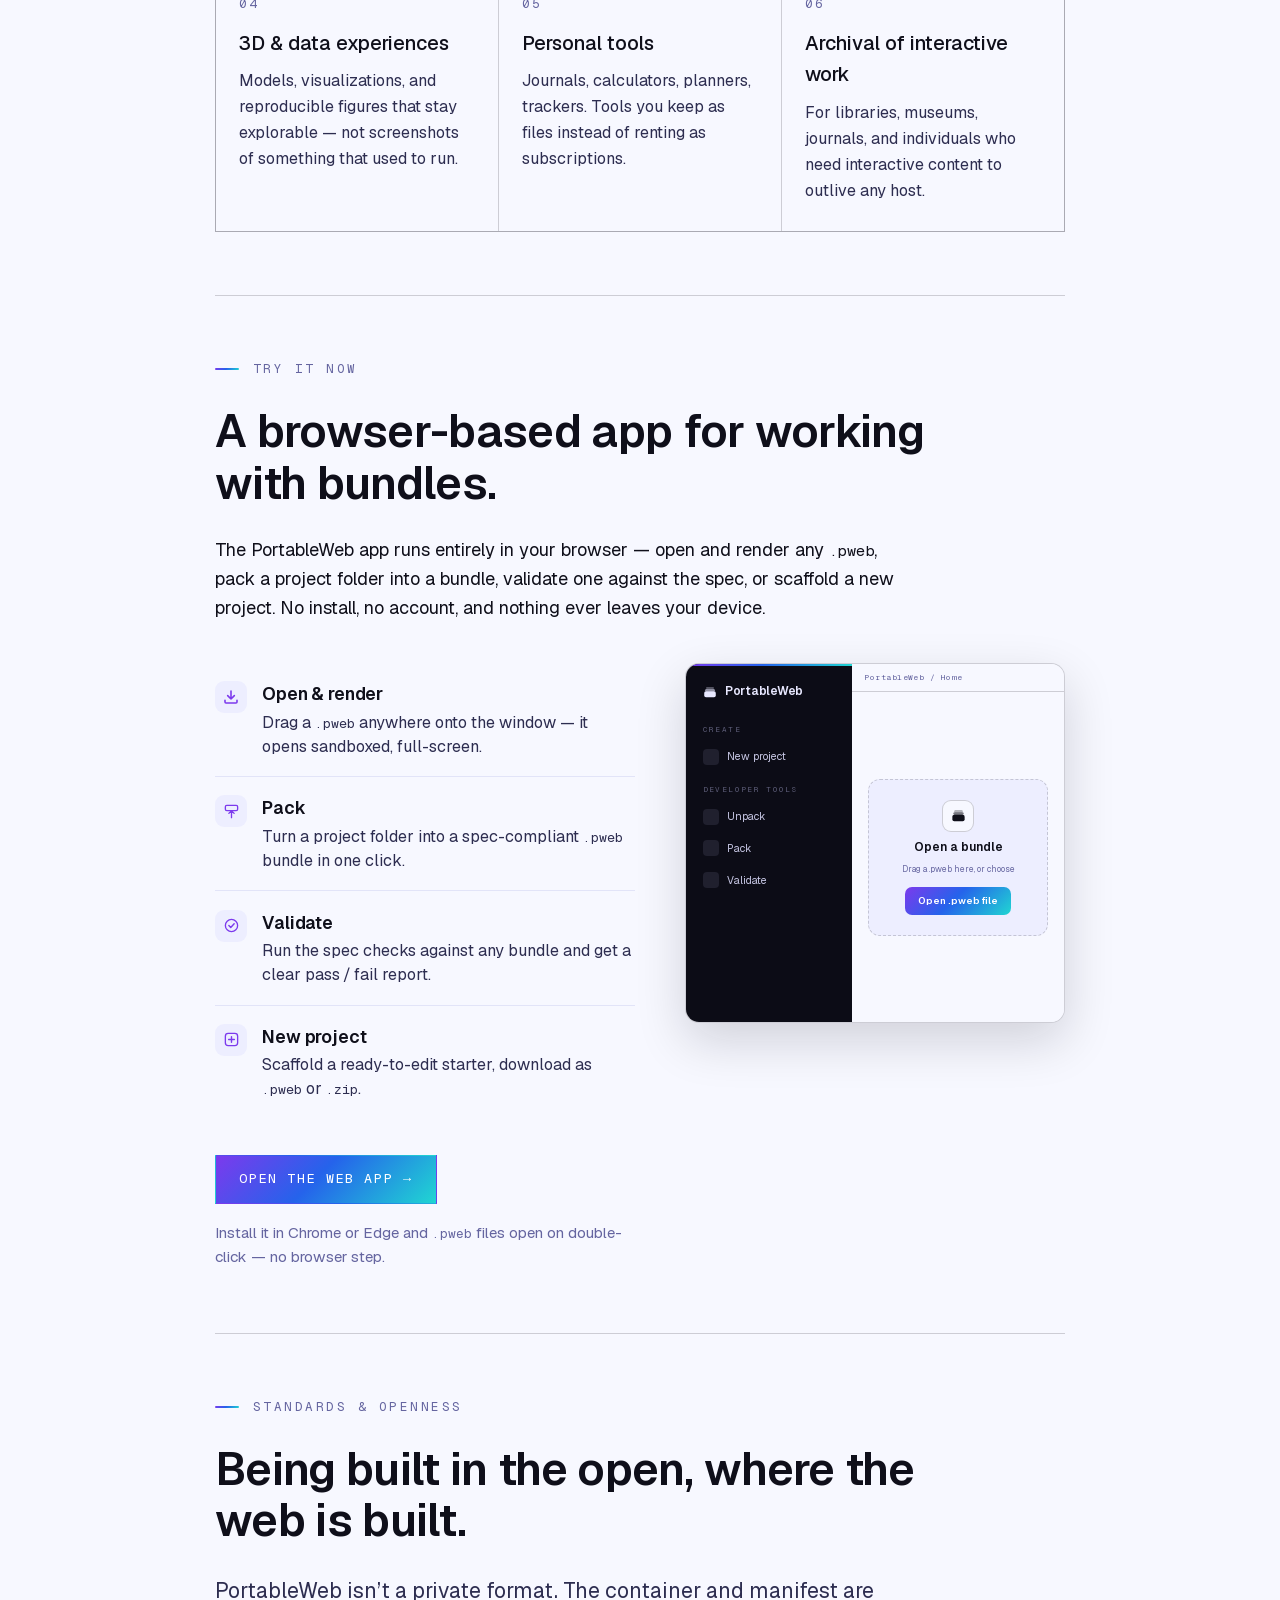
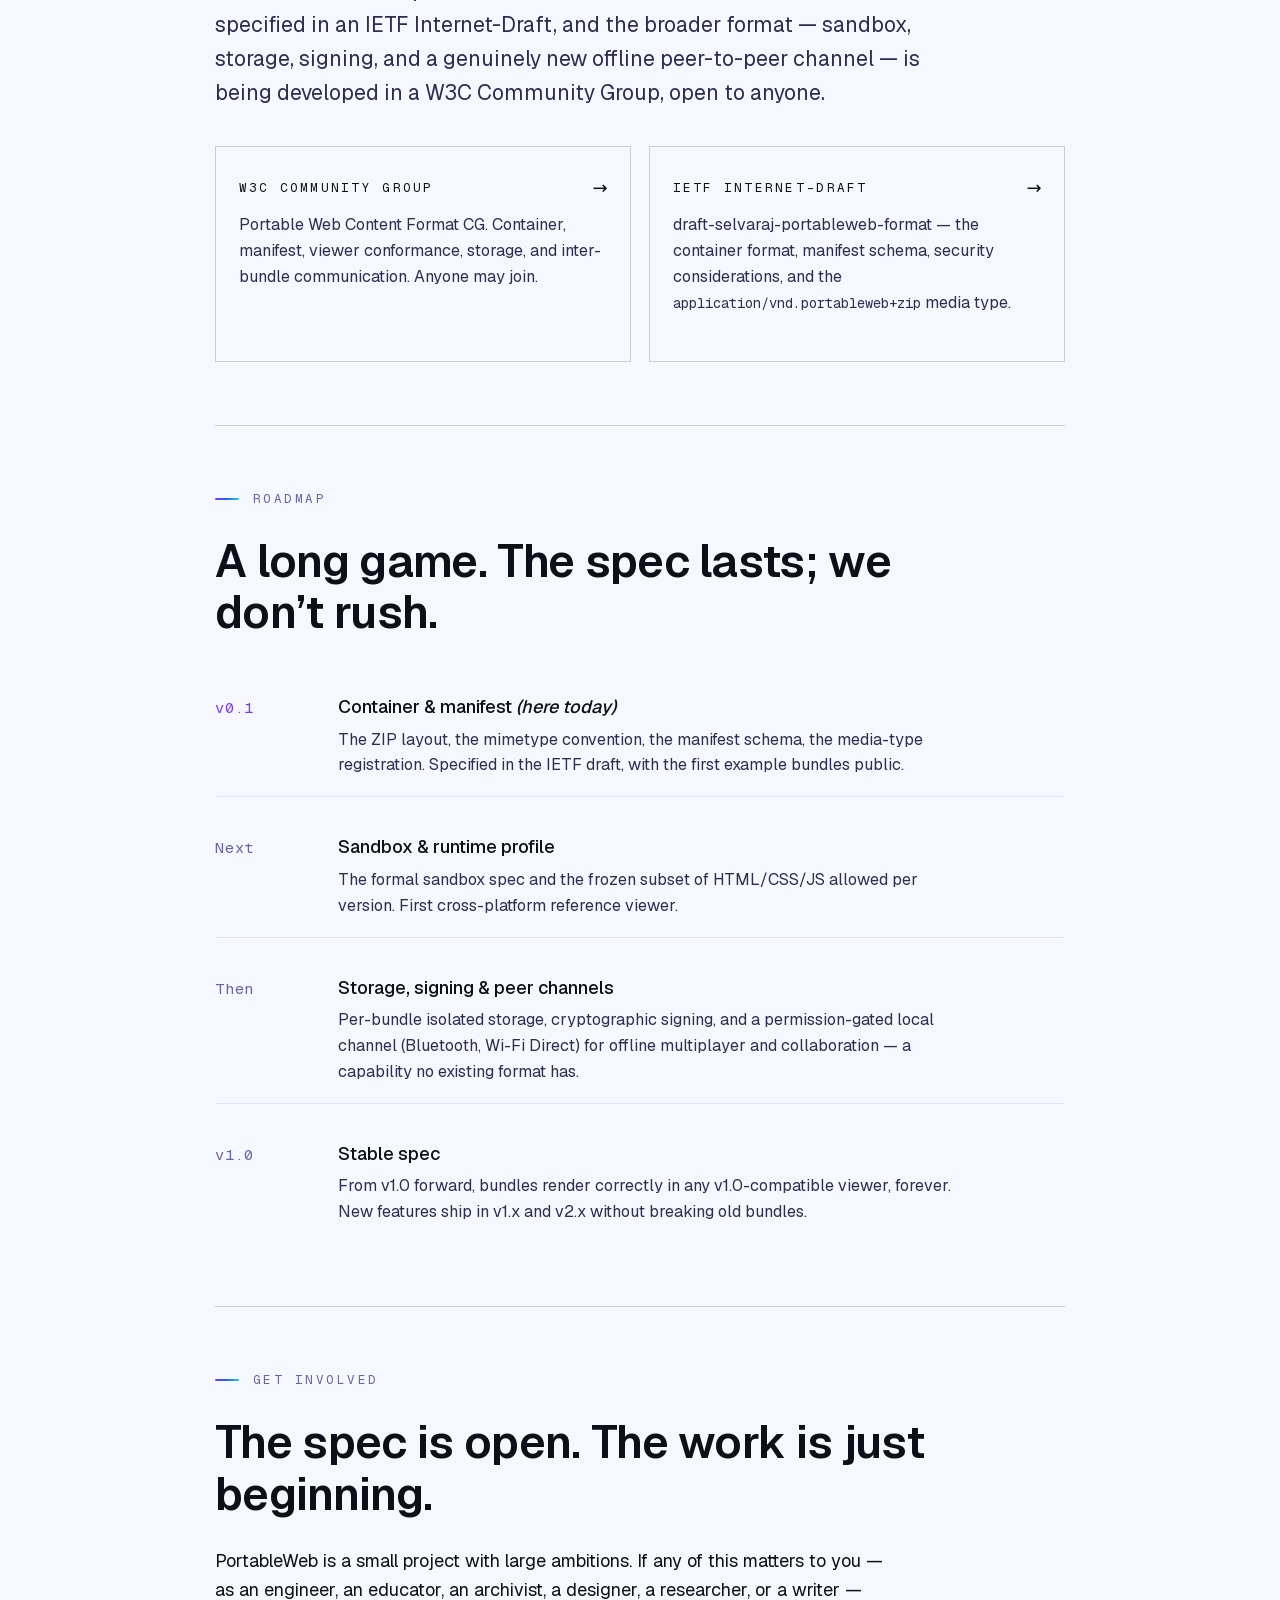
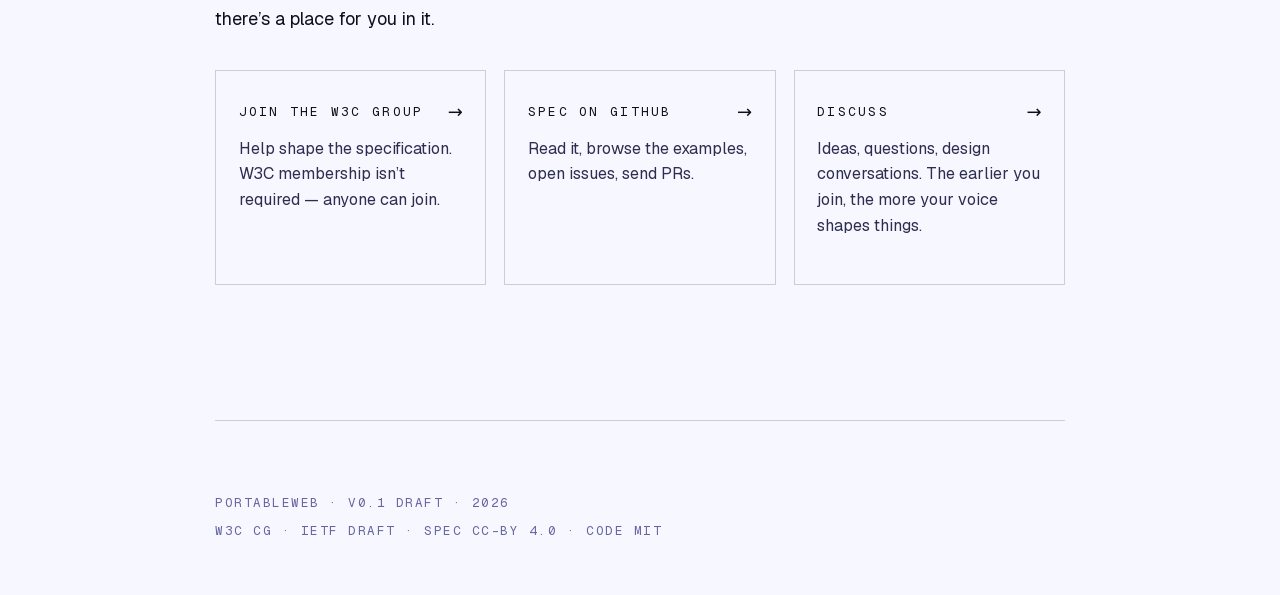
==== commit c01f3cfe: "update link" ====
--- a/docs/index.html
+++ b/docs/index.html
@@ -656,7 +656,7 @@
         <div class="link-card-top"><span class="link-title">Spec on GitHub</span><span class="link-arrow" aria-hidden="true">&rarr;</span></div>
         <p class="link-desc">Read it, browse the examples, open issues, send PRs.</p>
       </a>
-      <a class="link-card" href="https://github.com/portableweb/discussions">
+      <a class="link-card" href="https://github.com/portableweb/spec/discussions">
         <div class="link-card-top"><span class="link-title">Discuss</span><span class="link-arrow" aria-hidden="true">&rarr;</span></div>
         <p class="link-desc">Ideas, questions, design conversations. The earlier you join, the more your voice shapes things.</p>
       </a>
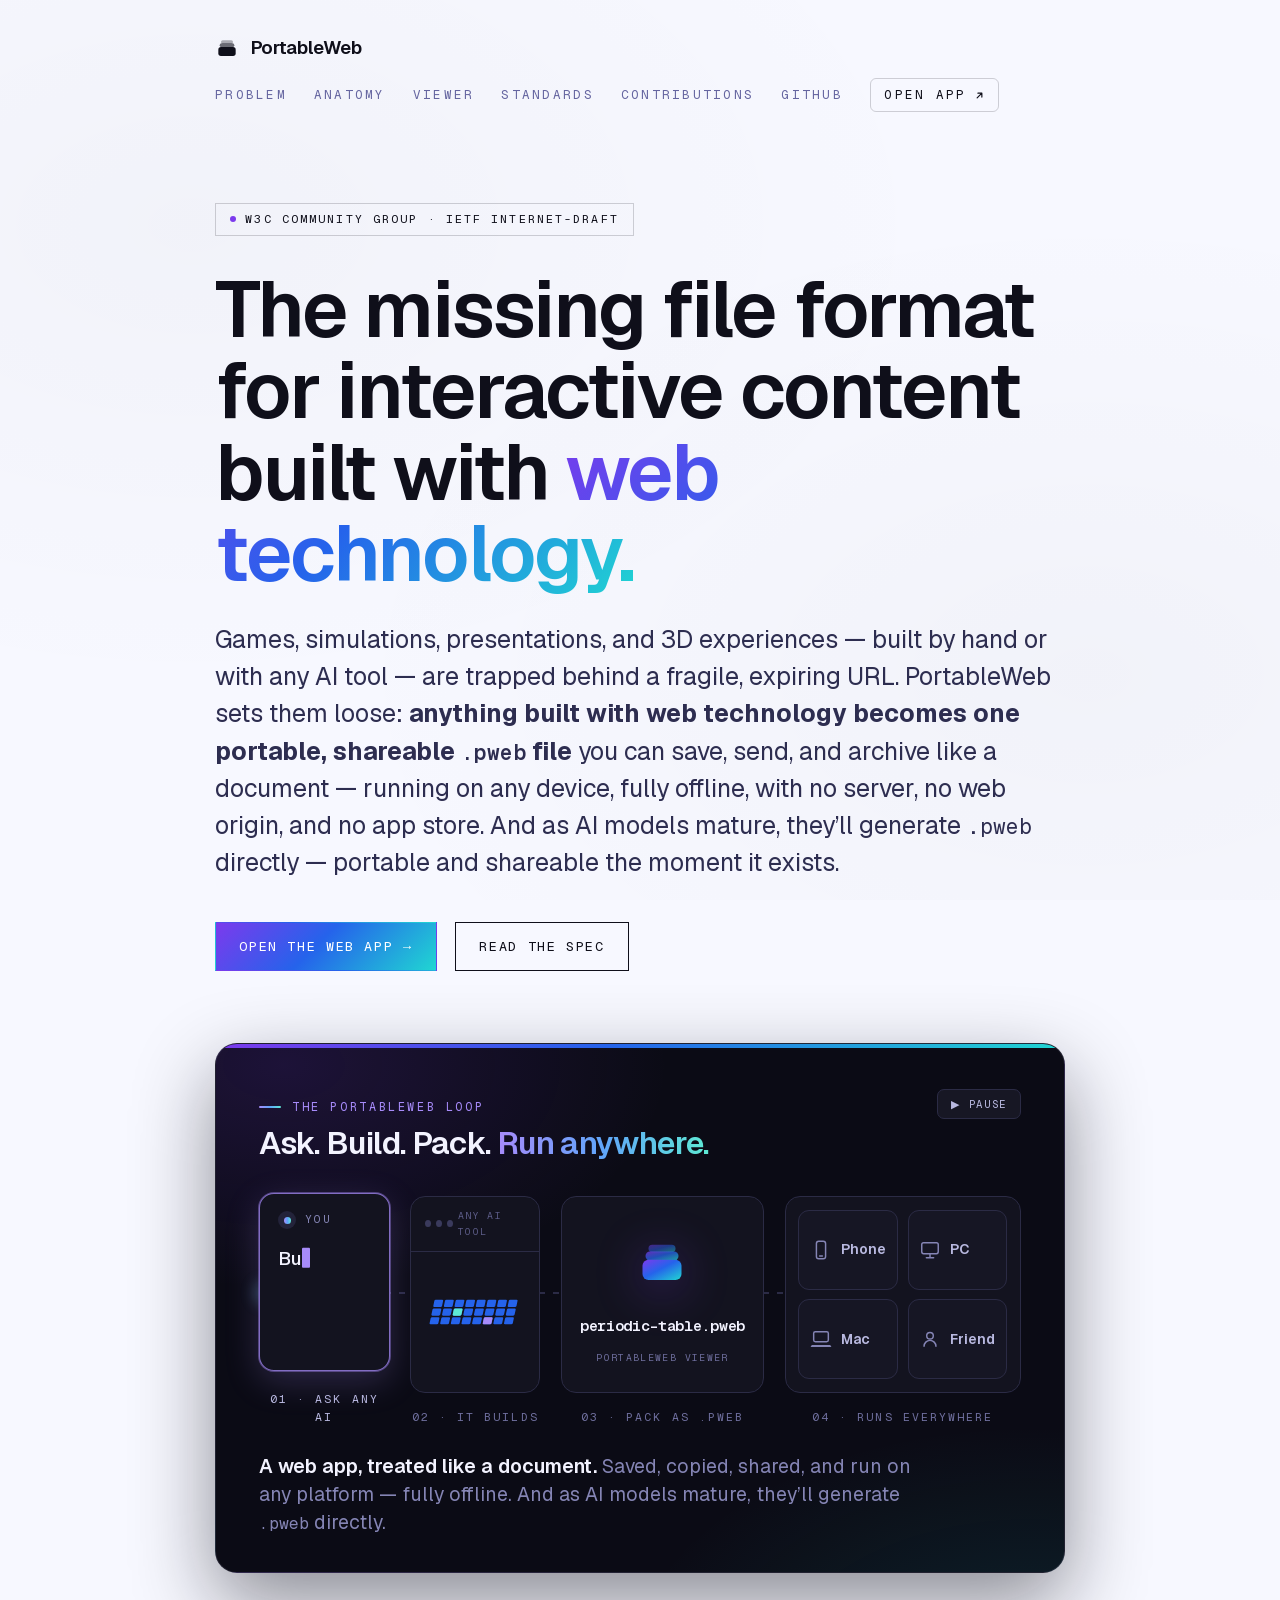
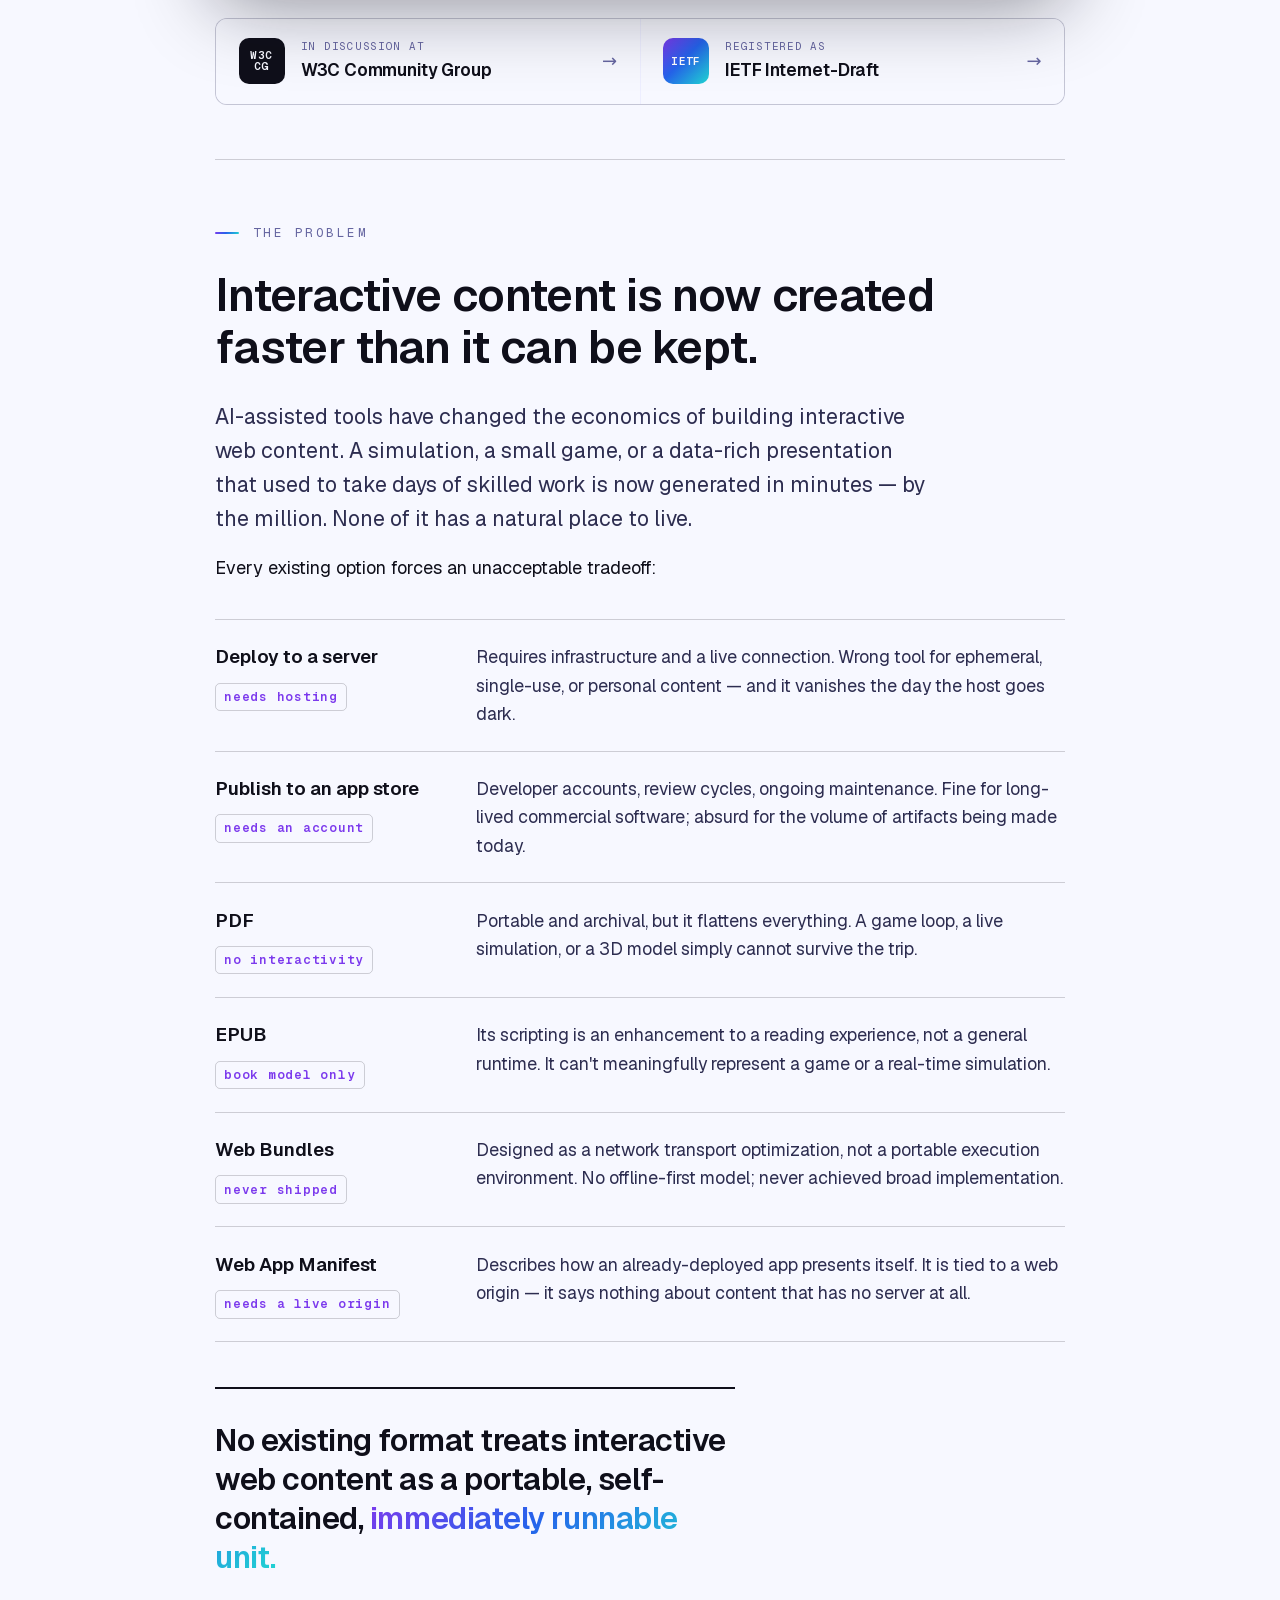
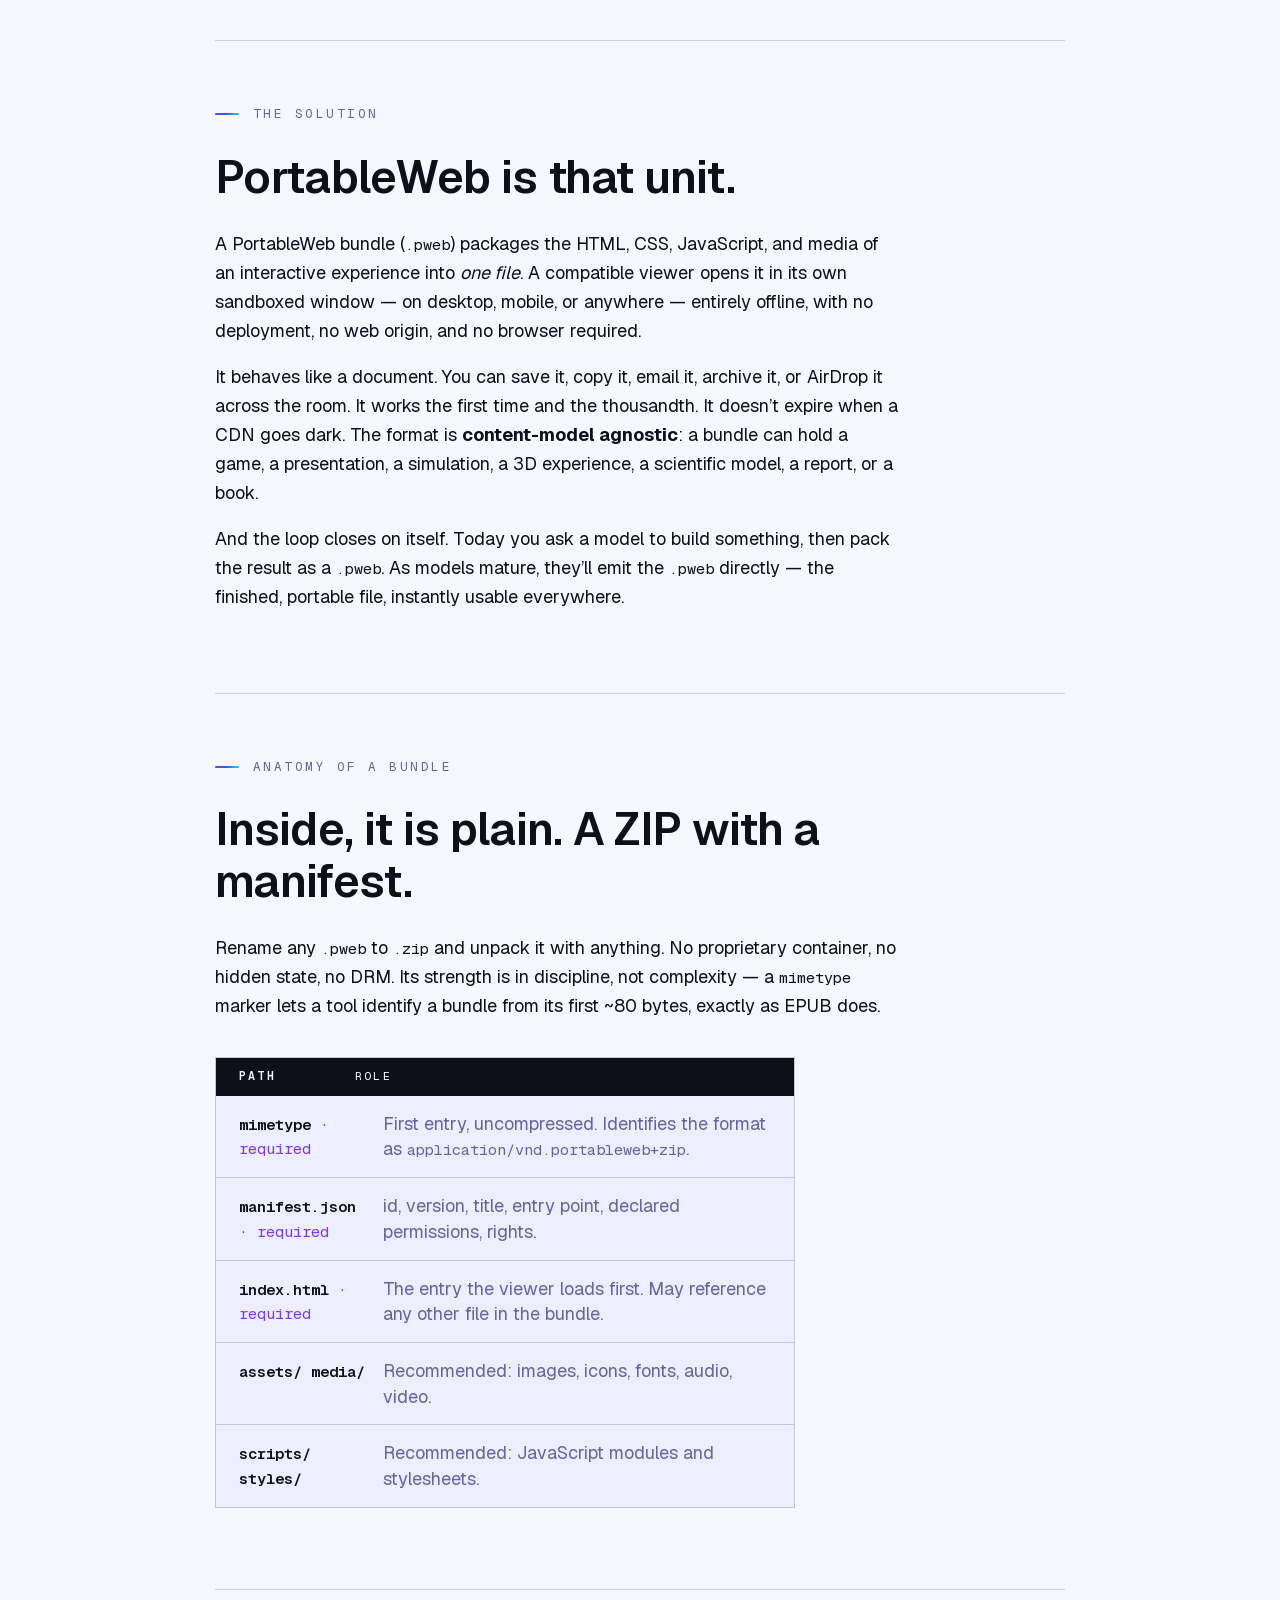
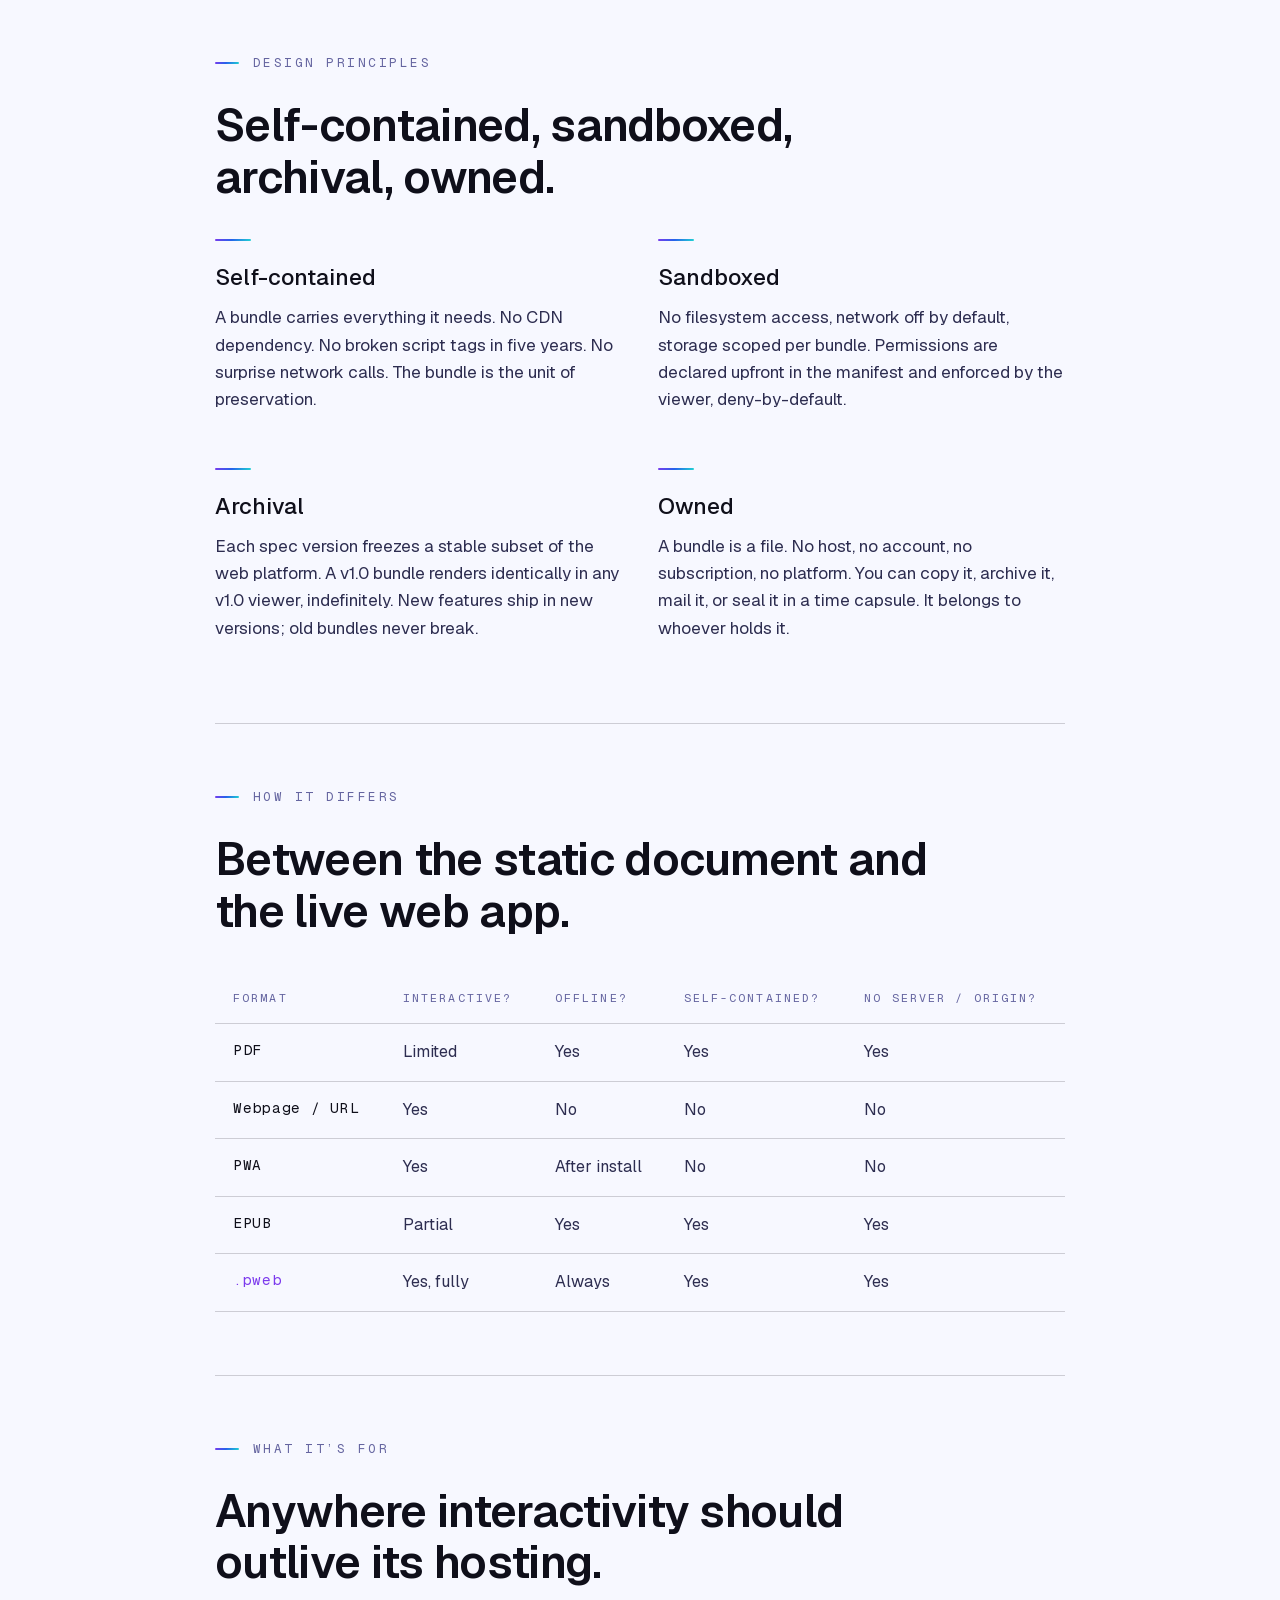
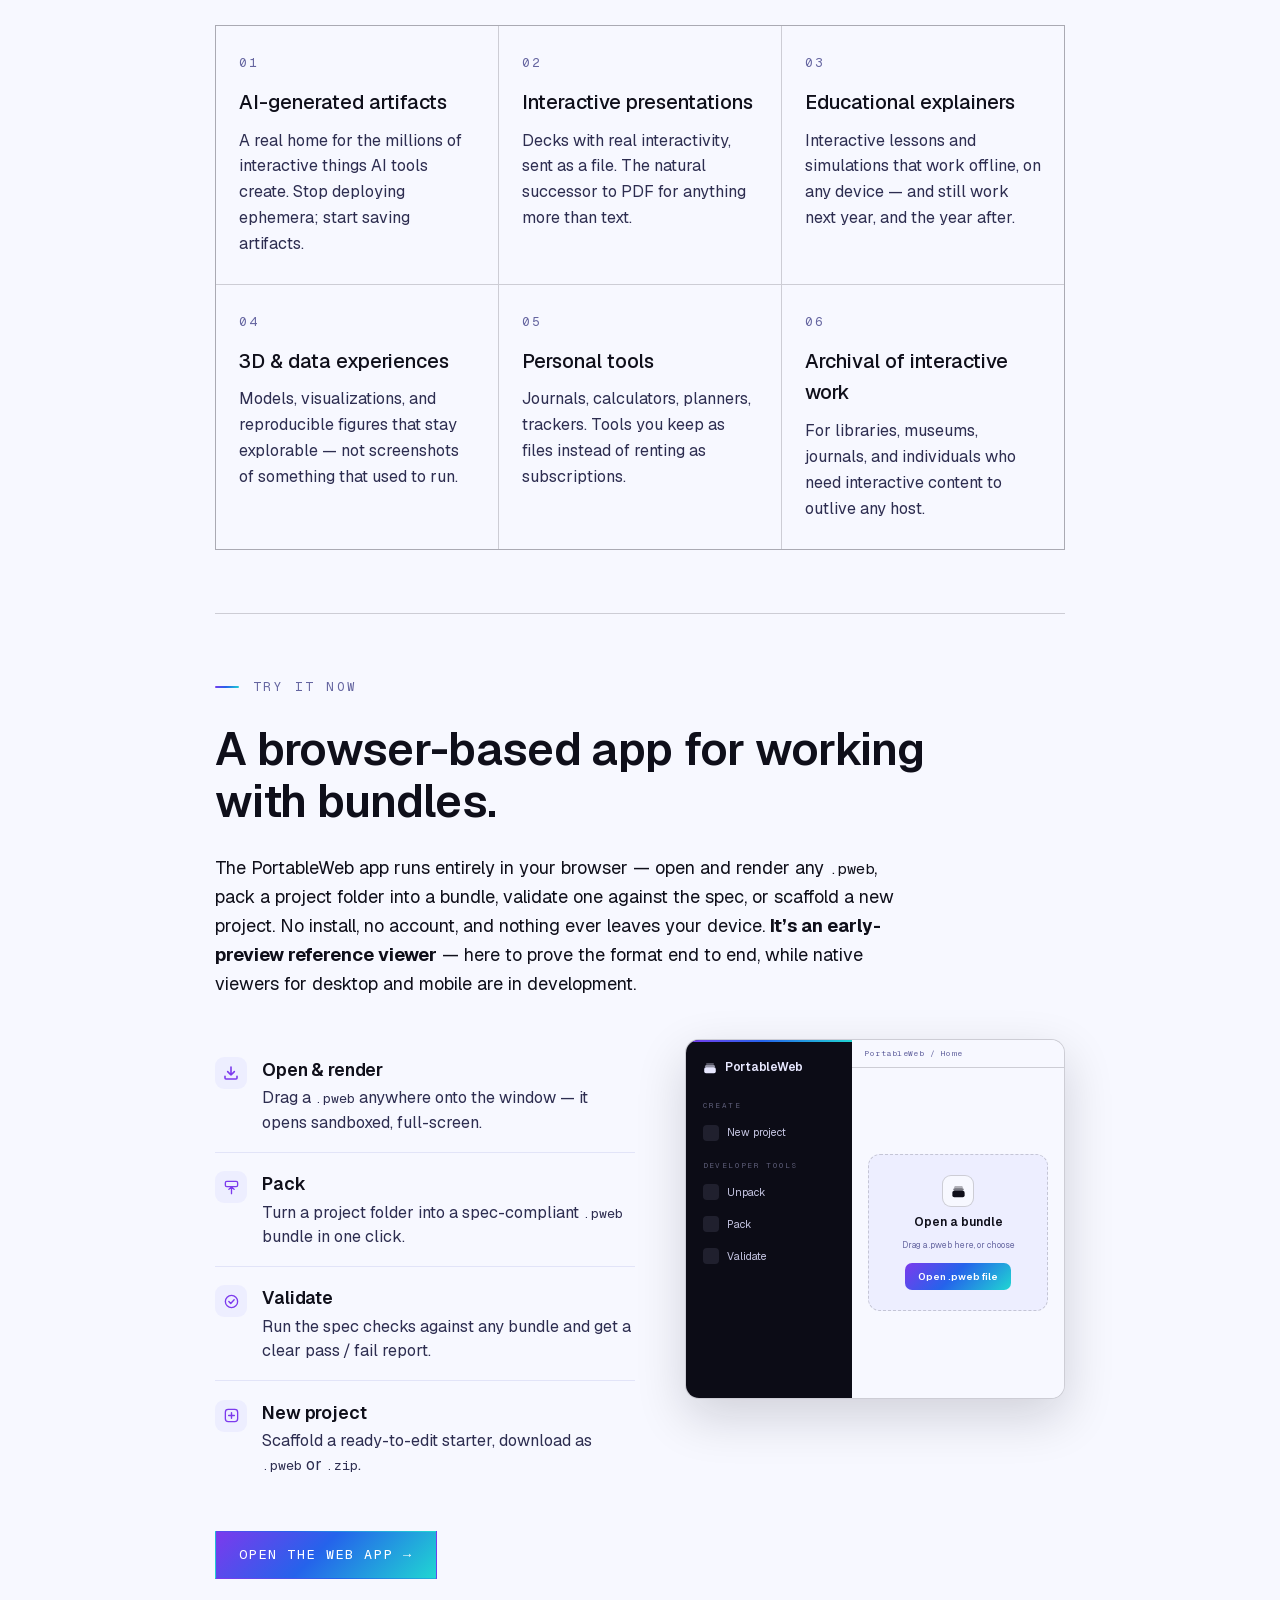
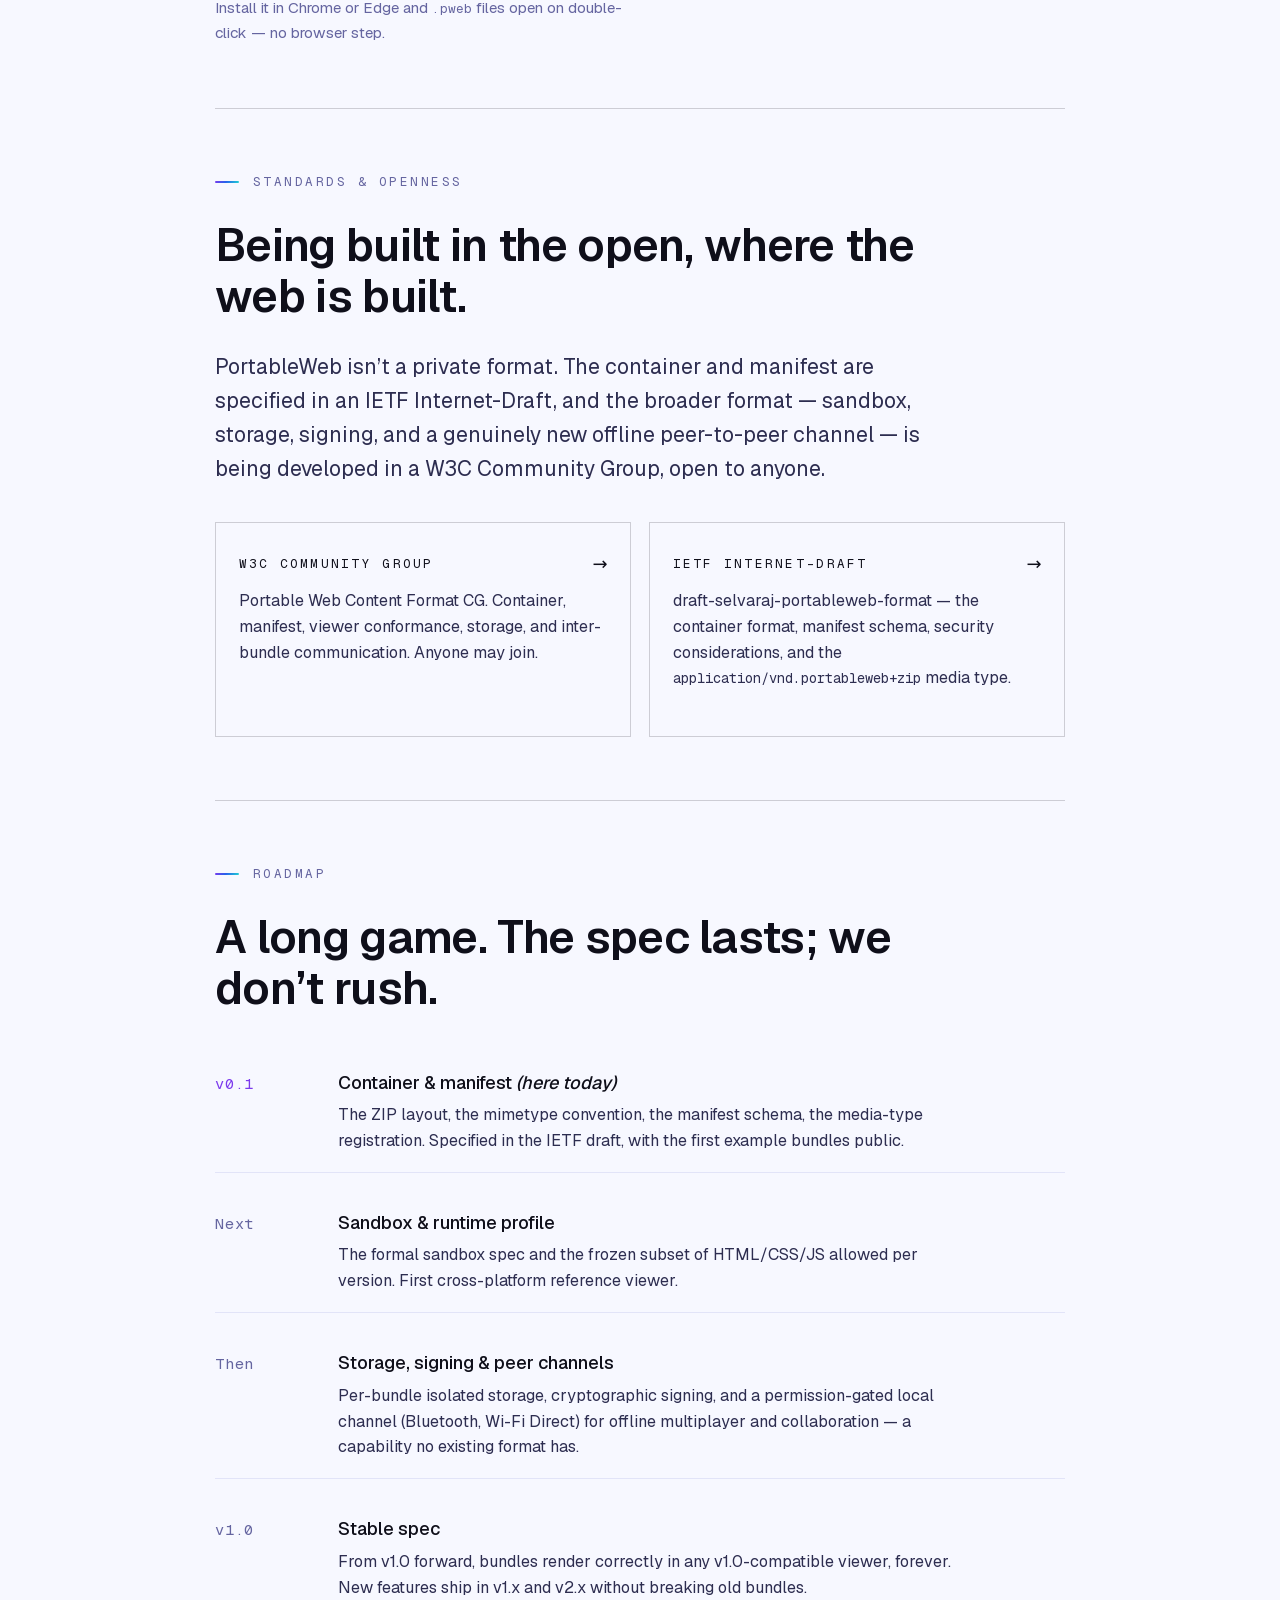
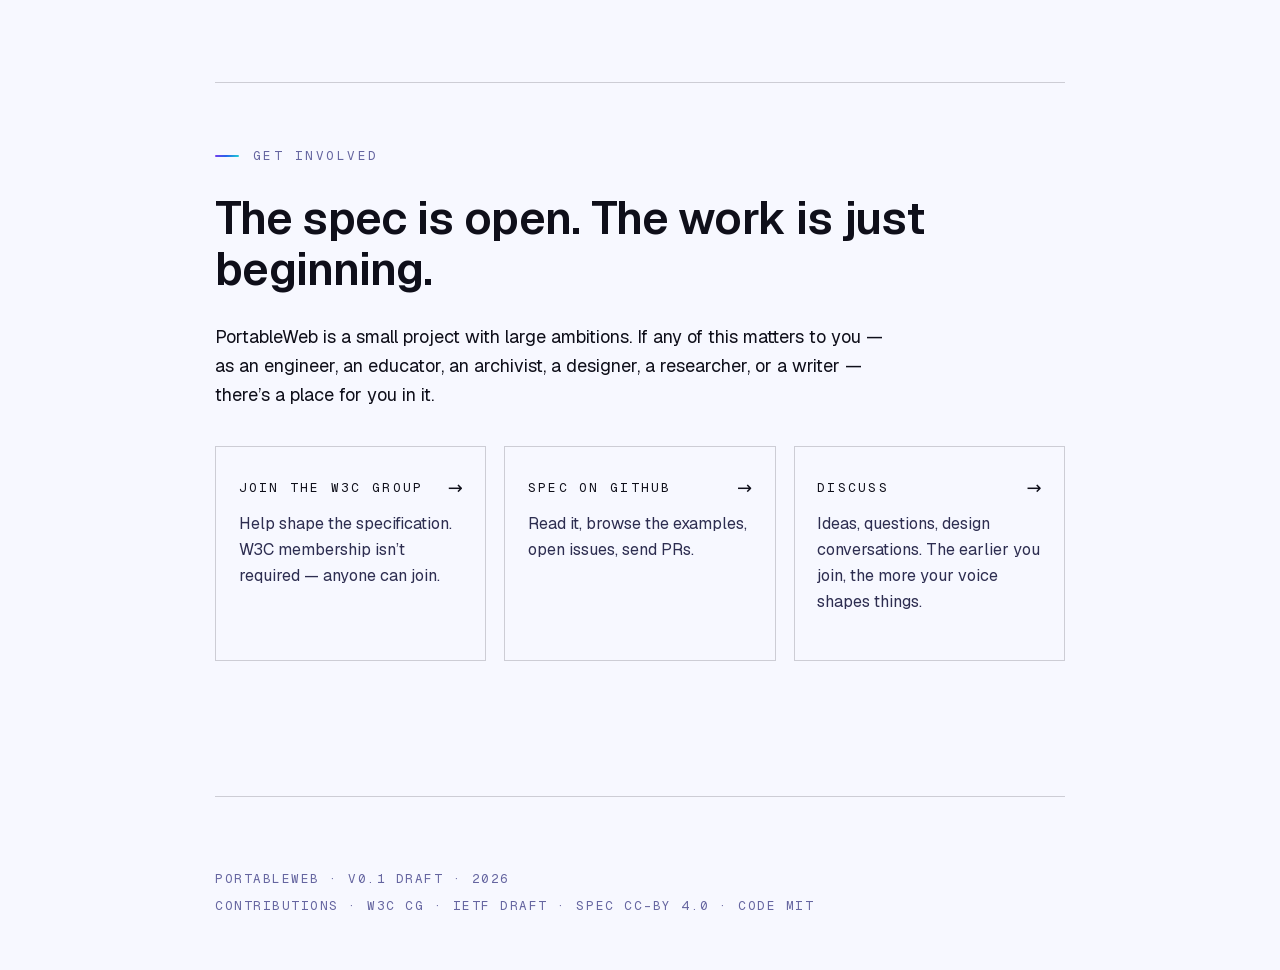
==== commit 526ca247: "Site upate" ====
--- a/docs/index.html
+++ b/docs/index.html
@@ -13,7 +13,7 @@
 
   <!-- Open Graph -->
   <meta property="og:site_name" content="PortableWeb">
-  <meta property="og:title" content="PortableWeb — the missing file format for the interactive web">
+  <meta property="og:title" content="PortableWeb — the missing file format for interactive content built with web technology">
   <meta property="og:description" content="An open file format for interactive web content. One .pweb file — built by hand or with any AI tool — that runs on any device, fully offline, with no server, no origin, and no app store.">
   <meta property="og:url" content="https://portableweb.org/">
   <meta property="og:type" content="website">
@@ -25,7 +25,7 @@
 
   <!-- Twitter -->
   <meta name="twitter:card" content="summary_large_image">
-  <meta name="twitter:title" content="PortableWeb — the missing file format for the interactive web">
+  <meta name="twitter:title" content="PortableWeb — the missing file format for interactive content built with web technology">
   <meta name="twitter:description" content="One .pweb file that runs on any device, fully offline — no server, no origin, no app store. In community discussion at the W3C; drafted at the IETF.">
   <meta name="twitter:image" content="https://portableweb.org/icons/og-image.png">
 
@@ -36,6 +36,8 @@
 
   <link rel="stylesheet" href="site.css">
   <link rel="stylesheet" href="flow.css">
+
+<!-- Cloudflare Web Analytics --><script defer src='https://static.cloudflareinsights.com/beacon.min.js' data-cf-beacon='{"token": "1ab4277d7670401b84b3ea2daad6a745"}'></script><!-- End Cloudflare Web Analytics -->
 
   <!-- Structured data: helps search engines and AI models understand what PortableWeb is and its standing. -->
   <script type="application/ld+json">
@@ -179,6 +181,7 @@
       <a href="#anatomy">Anatomy</a>
       <a href="#viewer">Viewer</a>
       <a href="#standards">Standards</a>
+      <a href="/contributions/">Contributions</a>
       <a href="https://github.com/portableweb">GitHub</a>
       <a class="nav-app" href="/app/">Open app <svg width="11" height="11" viewBox="0 0 14 14" fill="none" aria-hidden="true"><path d="M4 10l6-6M5 4h5v5" stroke="currentColor" stroke-width="1.5" stroke-linecap="round" stroke-linejoin="round"></path></svg></a>
     </nav>
@@ -187,14 +190,14 @@
   <!-- Hero -->
   <section class="hero">
     <div class="status">W3C Community Group &middot; IETF Internet-Draft</div>
-    <h1 class="hero-title">The missing file format for the <span class="accent">interactive web.</span></h1>
+    <h1 class="hero-title">The missing file format for interactive content built with <span class="accent">web technology.</span></h1>
     <p class="hero-lede">
-      Games, simulations, presentations, and 3D experiences are now built in minutes &mdash;
-      by hand or with any AI tool &mdash; and have nowhere to live but a fragile, expiring URL.
-      PortableWeb gives each one a home: a single <code>.pweb</code> file that runs on any
-      device, fully offline &mdash; no server, no web origin, no app store.
-      <strong>And as AI models mature, they&rsquo;ll generate <code>.pweb</code> directly</strong> &mdash;
-      a finished, portable file, instantly usable everywhere.
+      Games, simulations, presentations, and 3D experiences &mdash; built by hand or with any AI
+      tool &mdash; are trapped behind a fragile, expiring URL. PortableWeb sets them loose:
+      <strong>anything built with web technology becomes one portable, shareable <code>.pweb</code>
+      file</strong> you can save, send, and archive like a document &mdash; running on any device,
+      fully offline, with no server, no web origin, and no app store. And as AI models mature,
+      they&rsquo;ll generate <code>.pweb</code> directly &mdash; portable and shareable the moment it exists.
     </p>
     <div class="cta-row">
       <a class="btn primary" href="/app/">Open the web app &rarr;</a>
@@ -329,7 +332,7 @@
               </div>
               <div class="device">
                 <svg viewBox="0 0 24 24" fill="none" aria-hidden="true"><circle cx="12" cy="8.5" r="3.6" stroke="currentColor" stroke-width="1.6"></circle><path d="M5.5 20a6.5 6.5 0 0 1 13 0" stroke="currentColor" stroke-width="1.6" stroke-linecap="round"></path></svg>
-                <span>Friend</span>
+                <span id="flowShare">Friend</span>
               </div>
             </div>
           </div>
@@ -535,6 +538,8 @@
       The PortableWeb app runs entirely in your browser &mdash; open and render any
       <code>.pweb</code>, pack a project folder into a bundle, validate one against the spec,
       or scaffold a new project. No install, no account, and nothing ever leaves your device.
+      <strong>It&rsquo;s an early-preview reference viewer</strong> &mdash; here to prove the format
+      end to end, while native viewers for desktop and mobile are in development.
     </p>
 
     <div class="viewer-grid">
@@ -669,6 +674,7 @@
       <div class="footer-meta">
         <span>PortableWeb &middot; v0.1 Draft &middot; 2026</span>
         <span>
+          <a href="/contributions/">Contributions</a> &middot;
           <a href="https://www.w3.org/community/portableweb/">W3C CG</a> &middot;
           <a href="https://datatracker.ietf.org/doc/draft-selvaraj-portableweb-format/">IETF Draft</a> &middot;
           Spec <a href="https://creativecommons.org/licenses/by/4.0/">CC-BY 4.0</a> &middot;
--- a/docs/site.css
+++ b/docs/site.css
@@ -116,7 +116,7 @@
 }
 h1.hero-title .accent { background: var(--gradient); -webkit-background-clip: text; -webkit-text-fill-color: transparent; background-clip: text; }
 .hero-lede { font-size: clamp(1.12rem, 2vw, 1.38rem); line-height: 1.5; max-width: 40em; margin: 0 0 2.25rem; color: var(--ink-soft); }
-.cta-row { display: flex; gap: 1rem; flex-wrap: wrap; align-items: center; }
+.cta-row { display: flex; gap: 1rem; flex-wrap: wrap; align-items: center; margin-bottom: clamp(2.75rem, 6vw, 4rem); }
 
 .btn {
   display: inline-flex; align-items: center; gap: 0.5rem; padding: 0.7rem 1.3rem;
@@ -174,8 +174,8 @@
   display: grid; grid-template-columns: 13rem 1fr; gap: 1.5rem;
   padding: 1.25rem 0; border-bottom: 1px solid var(--rule); align-items: baseline;
 }
-.fail-name { font-weight: 600; font-size: 1.05rem; color: var(--ink); display: flex; align-items: baseline; gap: 0.6rem; }
-.fail-name .x { font-family: var(--mono); font-size: 0.7rem; color: var(--accent); border: 1px solid var(--rule); border-radius: 5px; padding: 0.1rem 0.4rem; letter-spacing: 0.06em; white-space: nowrap; }
+.fail-name { font-weight: 600; font-size: 1.05rem; color: var(--ink); display: flex; flex-direction: column; align-items: flex-start; gap: 0.55rem; }
+.fail-name .x { font-family: var(--mono); font-size: 0.7rem; color: var(--accent); border: 1px solid var(--rule); border-radius: 5px; padding: 0.18rem 0.45rem; letter-spacing: 0.06em; white-space: nowrap; }
 .fail p { margin: 0; font-size: 0.98rem; color: var(--ink-soft); }
 @media (max-width: 600px) { .fail { grid-template-columns: 1fr; gap: 0.4rem; } }
 
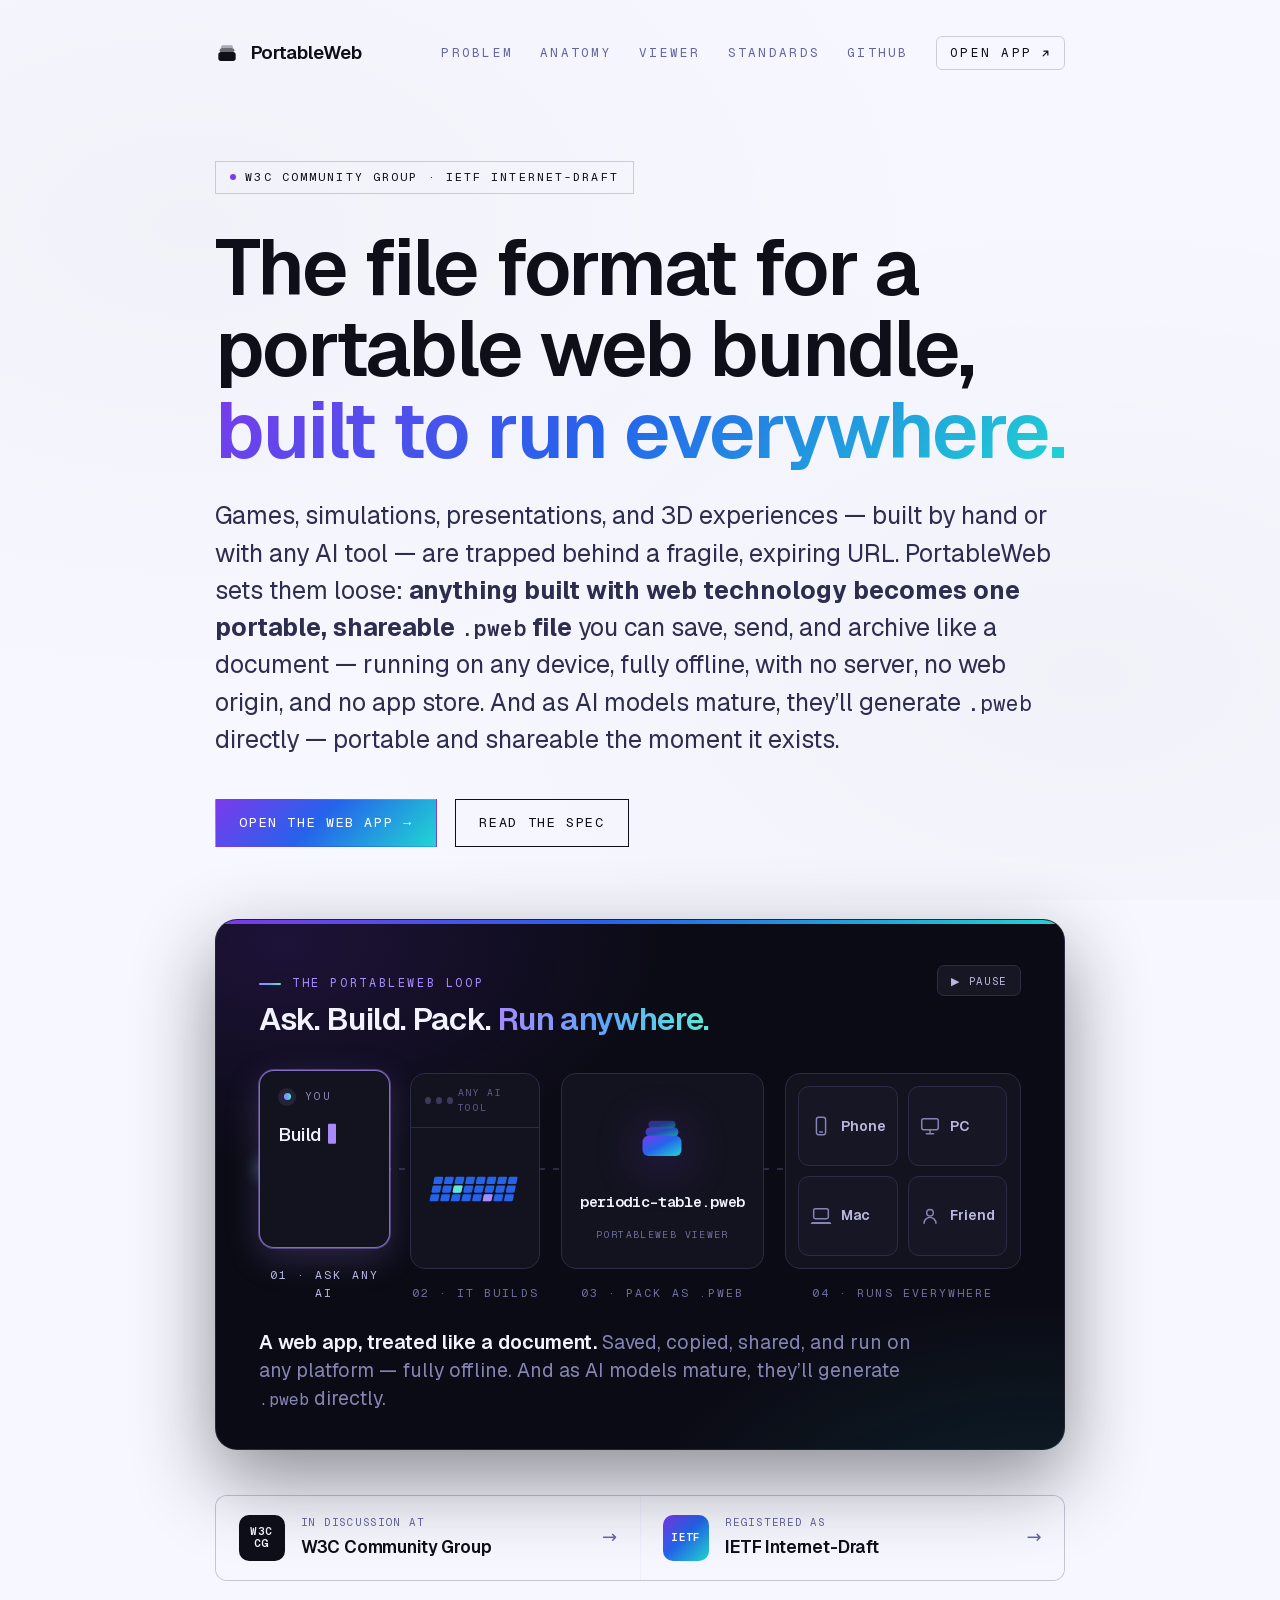
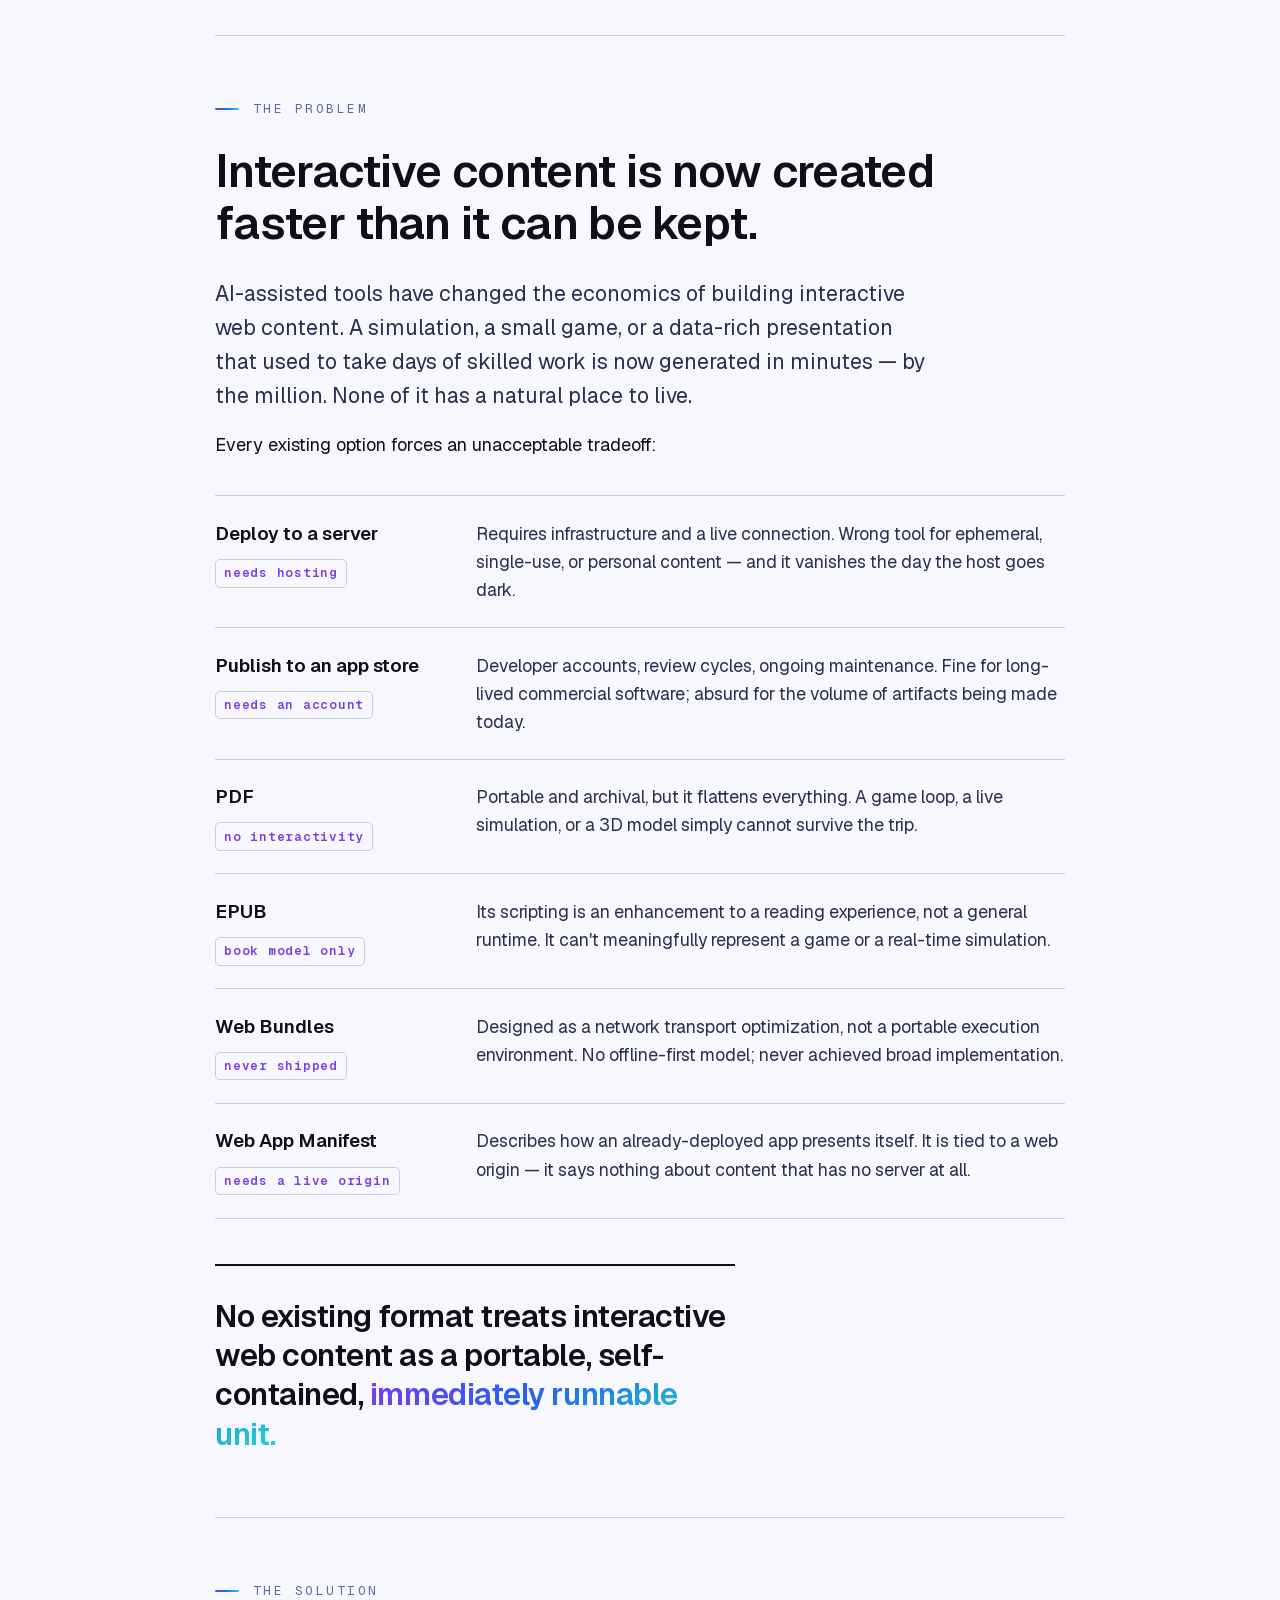
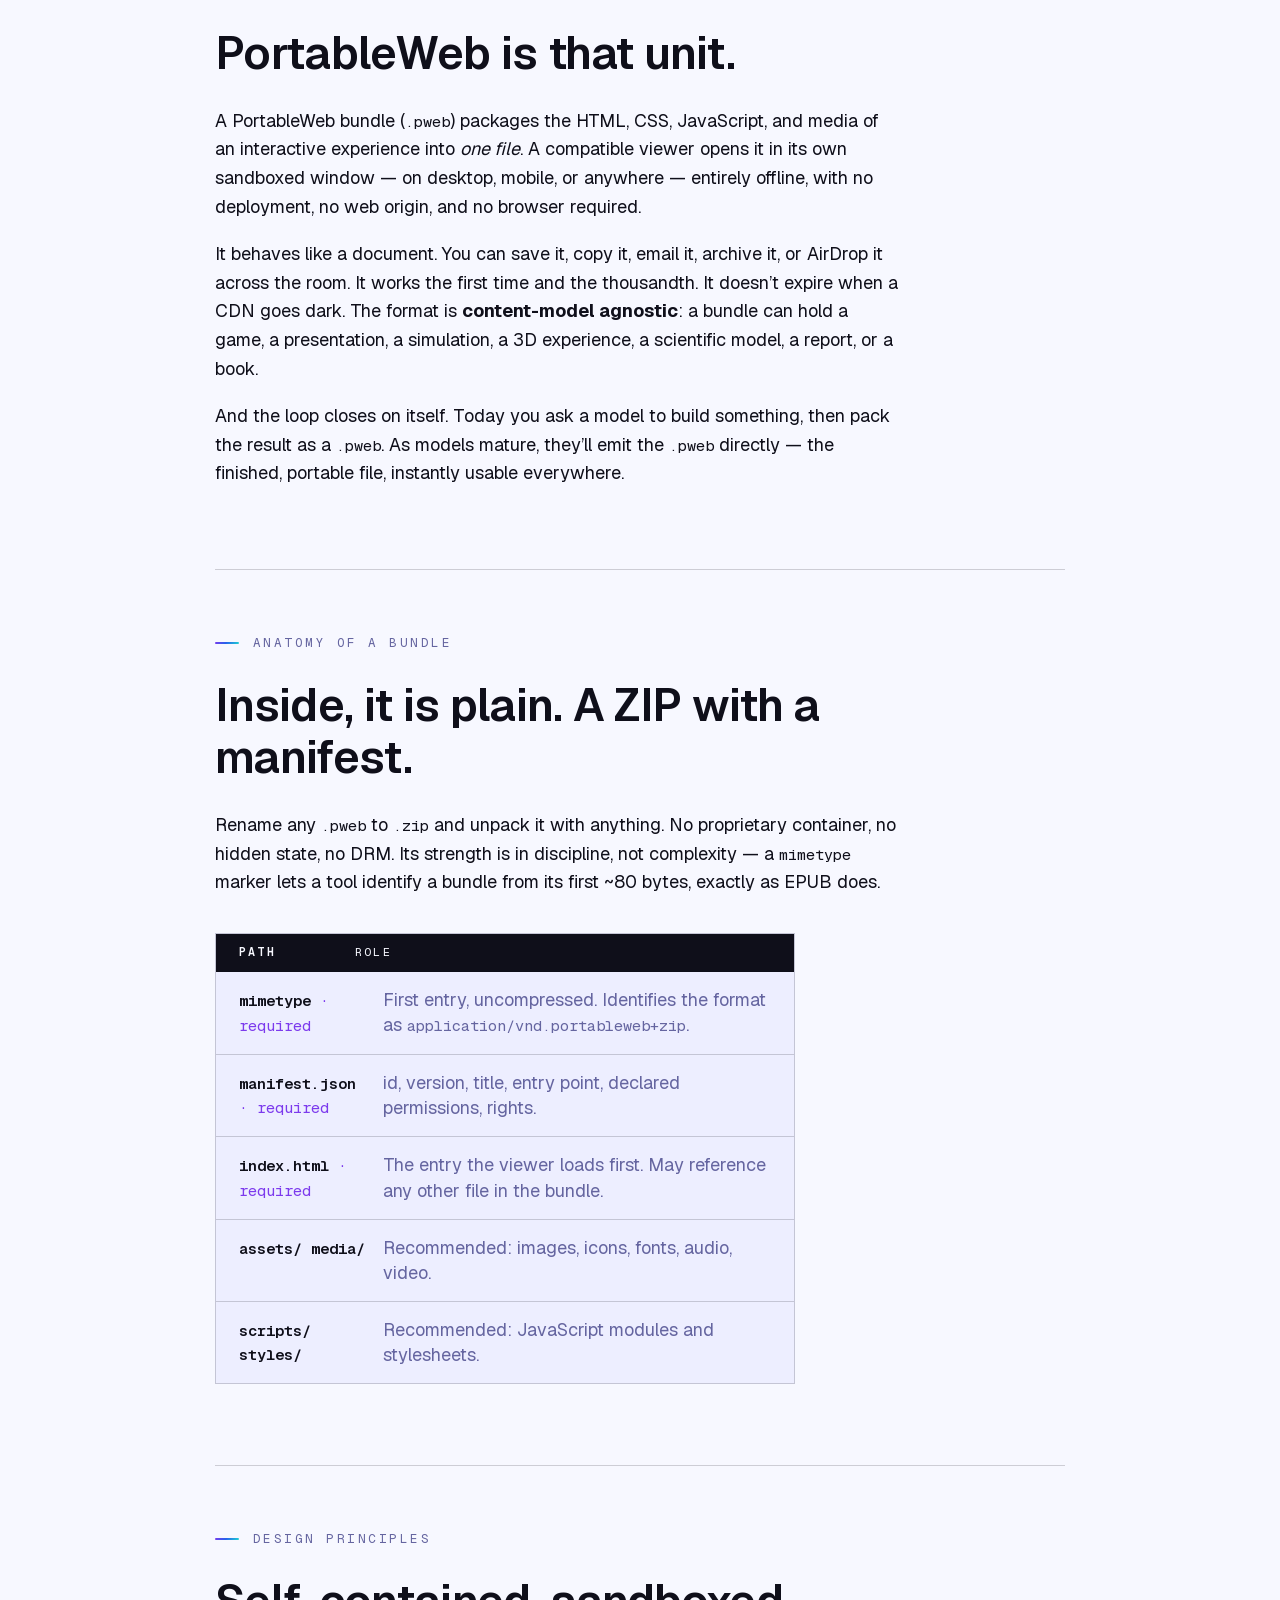
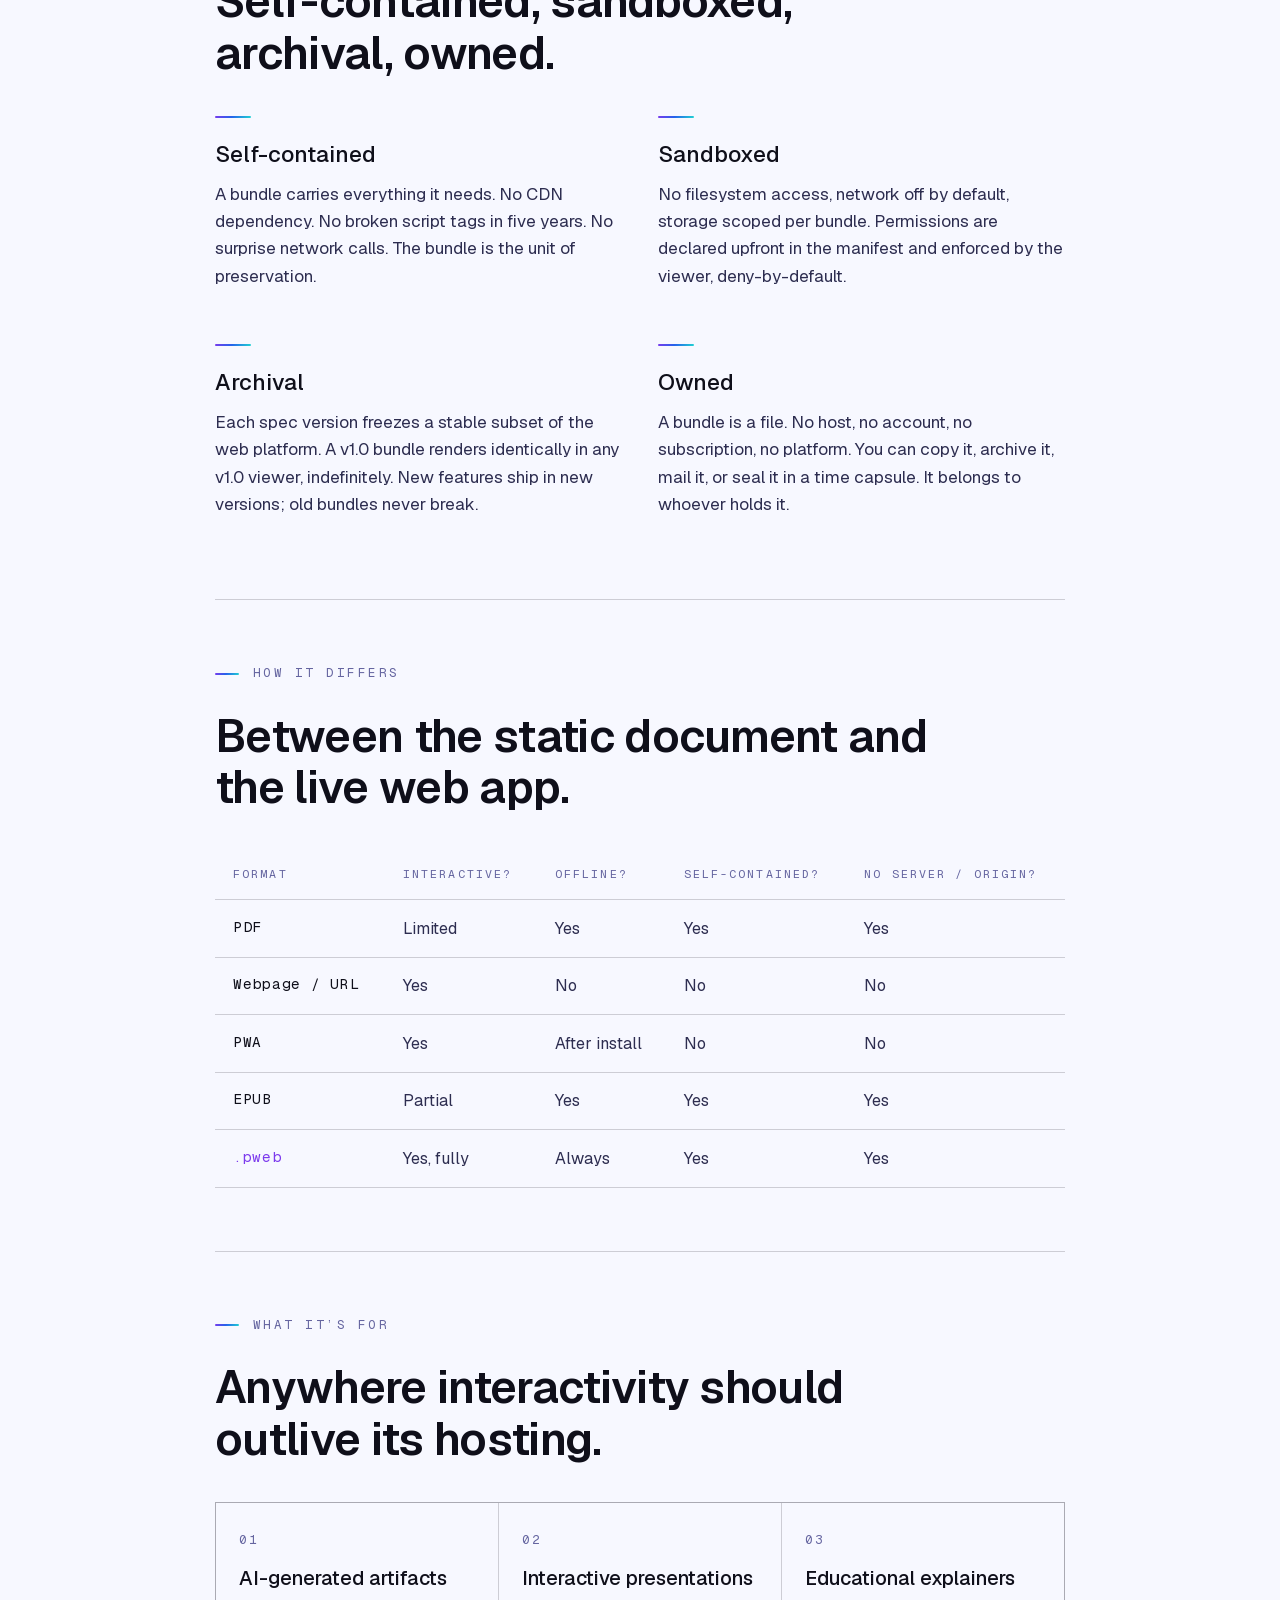
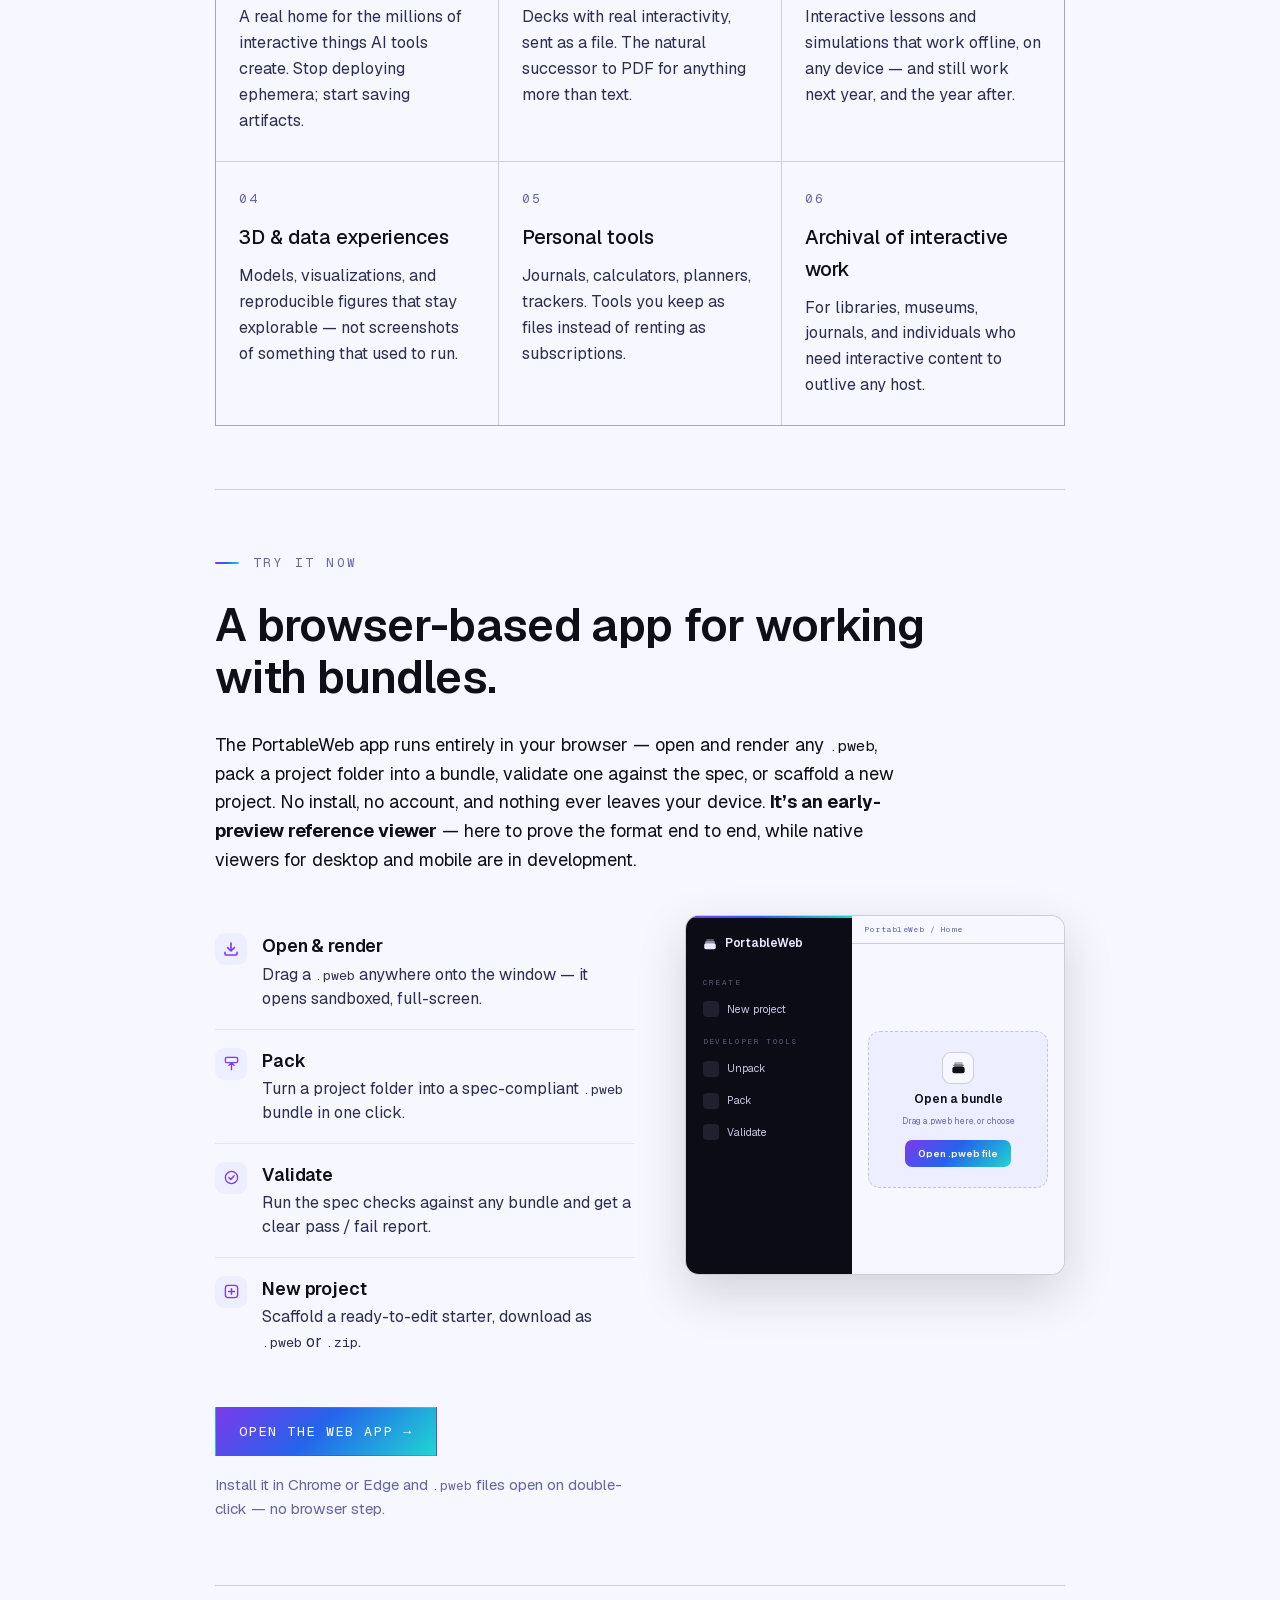
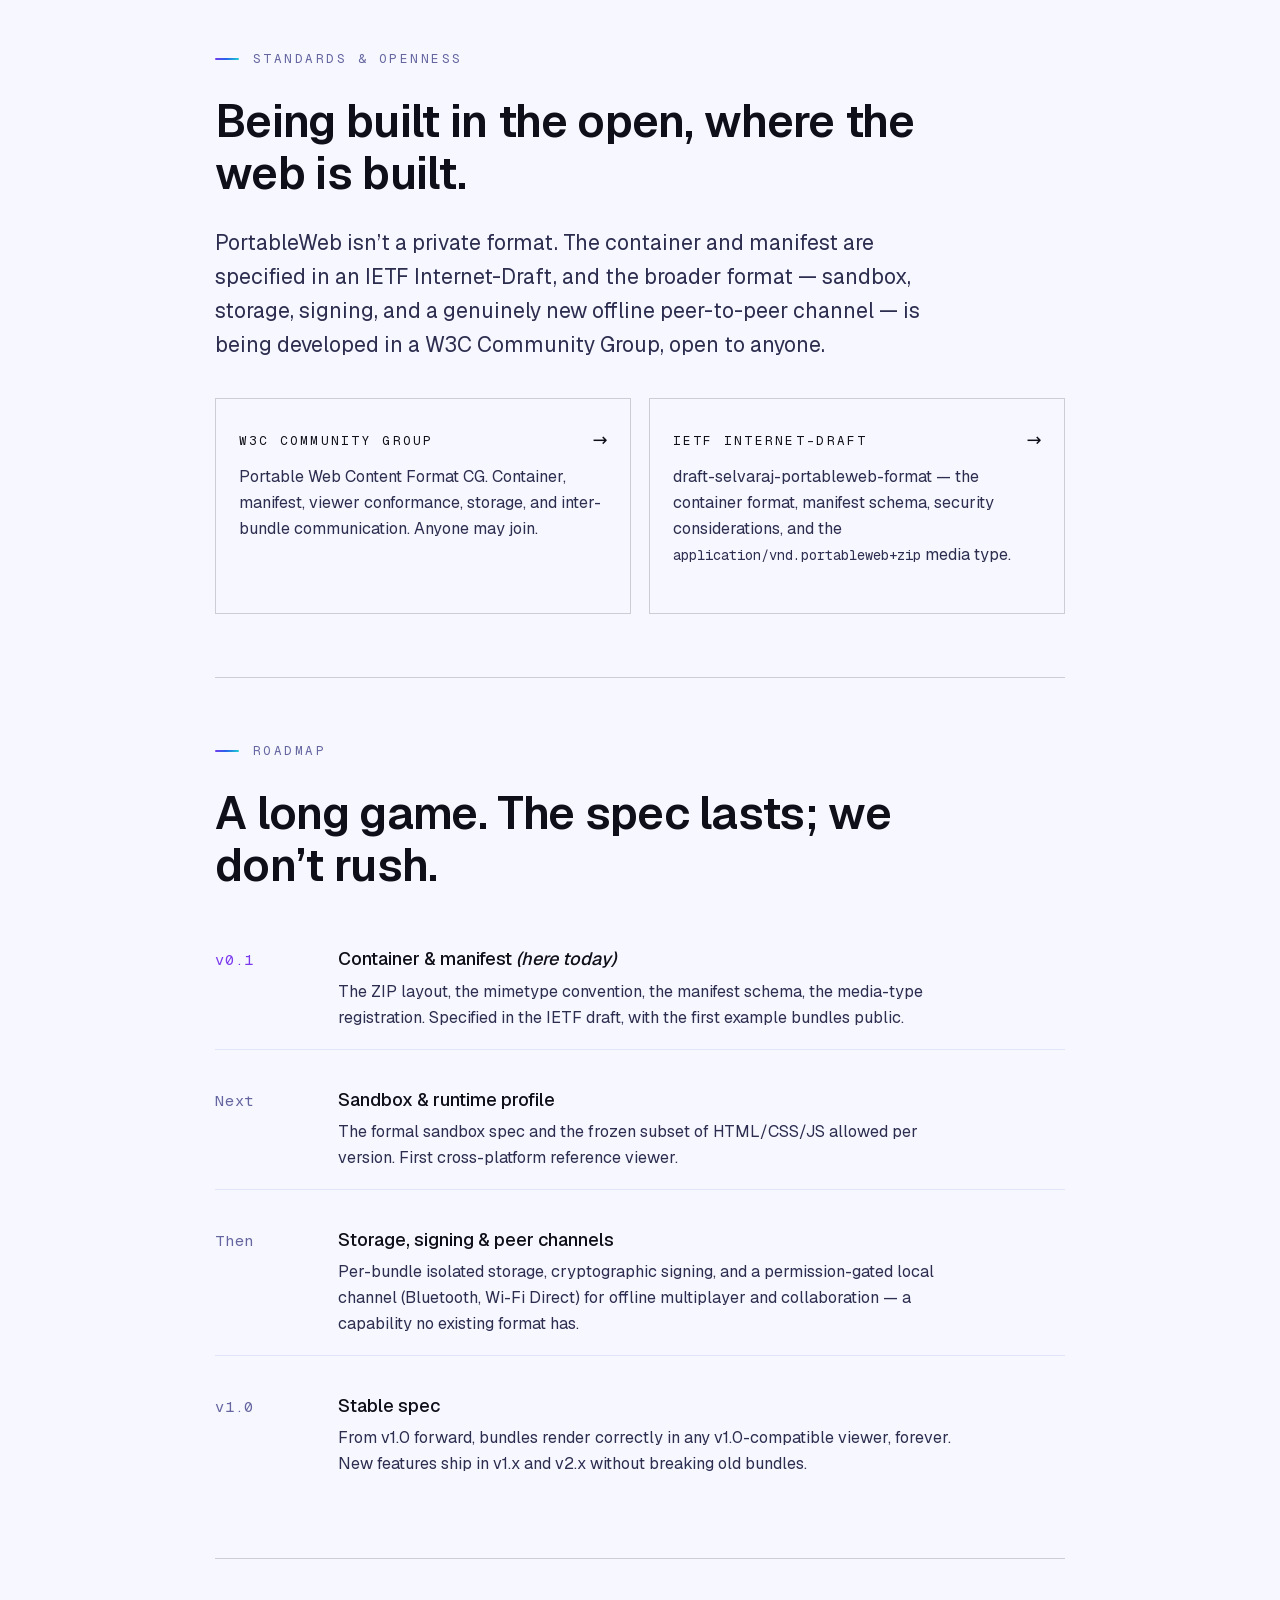
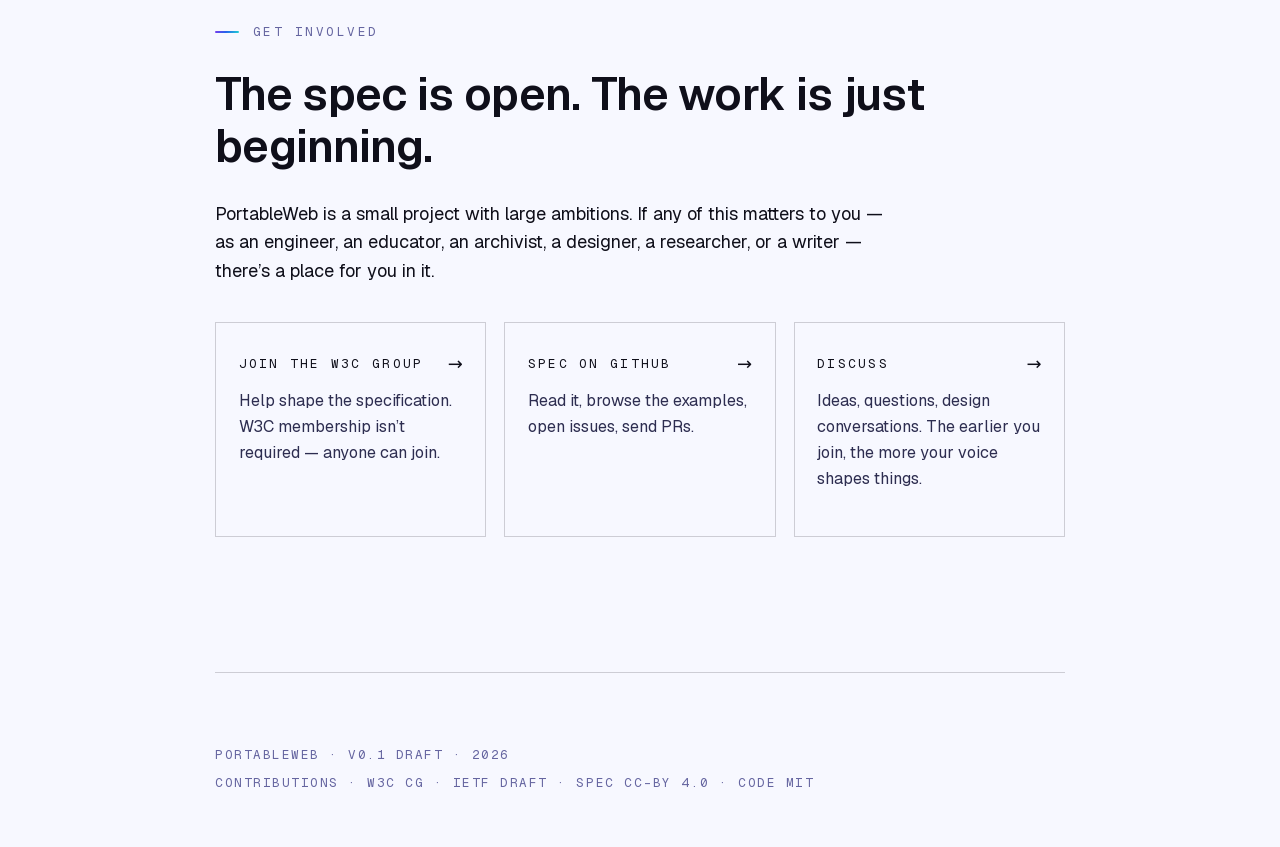
==== commit 5b1668dd: "Merge branch 'portableweb:main' into main" ====
--- a/docs/index.html
+++ b/docs/index.html
@@ -13,7 +13,7 @@
 
   <!-- Open Graph -->
   <meta property="og:site_name" content="PortableWeb">
-  <meta property="og:title" content="PortableWeb — the missing file format for interactive content built with web technology">
+  <meta property="og:title" content="PortableWeb — the file format for a portable web bundle, built to run everywhere">
   <meta property="og:description" content="An open file format for interactive web content. One .pweb file — built by hand or with any AI tool — that runs on any device, fully offline, with no server, no origin, and no app store.">
   <meta property="og:url" content="https://portableweb.org/">
   <meta property="og:type" content="website">
@@ -25,12 +25,15 @@
 
   <!-- Twitter -->
   <meta name="twitter:card" content="summary_large_image">
-  <meta name="twitter:title" content="PortableWeb — the missing file format for interactive content built with web technology">
+  <meta name="twitter:title" content="PortableWeb — the file format for a portable web bundle, built to run everywhere">
   <meta name="twitter:description" content="One .pweb file that runs on any device, fully offline — no server, no origin, no app store. In community discussion at the W3C; drafted at the IETF.">
   <meta name="twitter:image" content="https://portableweb.org/icons/og-image.png">
 
+  <link rel="apple-touch-icon" sizes="180x180" href="/icons/apple-touch-icon.png">
   <link rel="icon" href="/icons/icon.svg" type="image/svg+xml">
-  <link rel="apple-touch-icon" href="/icons/apple-touch-icon.png">
+  <link rel="icon" type="image/png" sizes="192x192" href="/icons/icon-192.png">
+  <link rel="icon" type="image/png" sizes="512x512" href="/icons/icon-512.png">
+  <link rel="mask-icon" href="/icons/icon.svg" color="#7c3aed">
 
   <link rel="stylesheet" href="fonts/fonts.css">
 
@@ -79,7 +82,7 @@
       {
         "@type": "TechArticle",
         "@id": "https://portableweb.org/#article",
-        "headline": "PortableWeb — the missing file format for the interactive web",
+        "headline": "PortableWeb — the file format for a portable web bundle, built to run everywhere",
         "description": "Interactive web content — built by hand or with any AI tool — saved as one .pweb file that runs anywhere, offline. PortableWeb is a format, not an AI platform.",
         "inLanguage": "en",
         "image": "https://portableweb.org/icons/og-image.png",
@@ -181,7 +184,6 @@
       <a href="#anatomy">Anatomy</a>
       <a href="#viewer">Viewer</a>
       <a href="#standards">Standards</a>
-      <a href="/contributions/">Contributions</a>
       <a href="https://github.com/portableweb">GitHub</a>
       <a class="nav-app" href="/app/">Open app <svg width="11" height="11" viewBox="0 0 14 14" fill="none" aria-hidden="true"><path d="M4 10l6-6M5 4h5v5" stroke="currentColor" stroke-width="1.5" stroke-linecap="round" stroke-linejoin="round"></path></svg></a>
     </nav>
@@ -190,7 +192,7 @@
   <!-- Hero -->
   <section class="hero">
     <div class="status">W3C Community Group &middot; IETF Internet-Draft</div>
-    <h1 class="hero-title">The missing file format for interactive content built with <span class="accent">web technology.</span></h1>
+    <h1 class="hero-title">The file format for a portable web bundle, <span class="accent">built to run everywhere.</span></h1>
     <p class="hero-lede">
       Games, simulations, presentations, and 3D experiences &mdash; built by hand or with any AI
       tool &mdash; are trapped behind a fragile, expiring URL. PortableWeb sets them loose:
